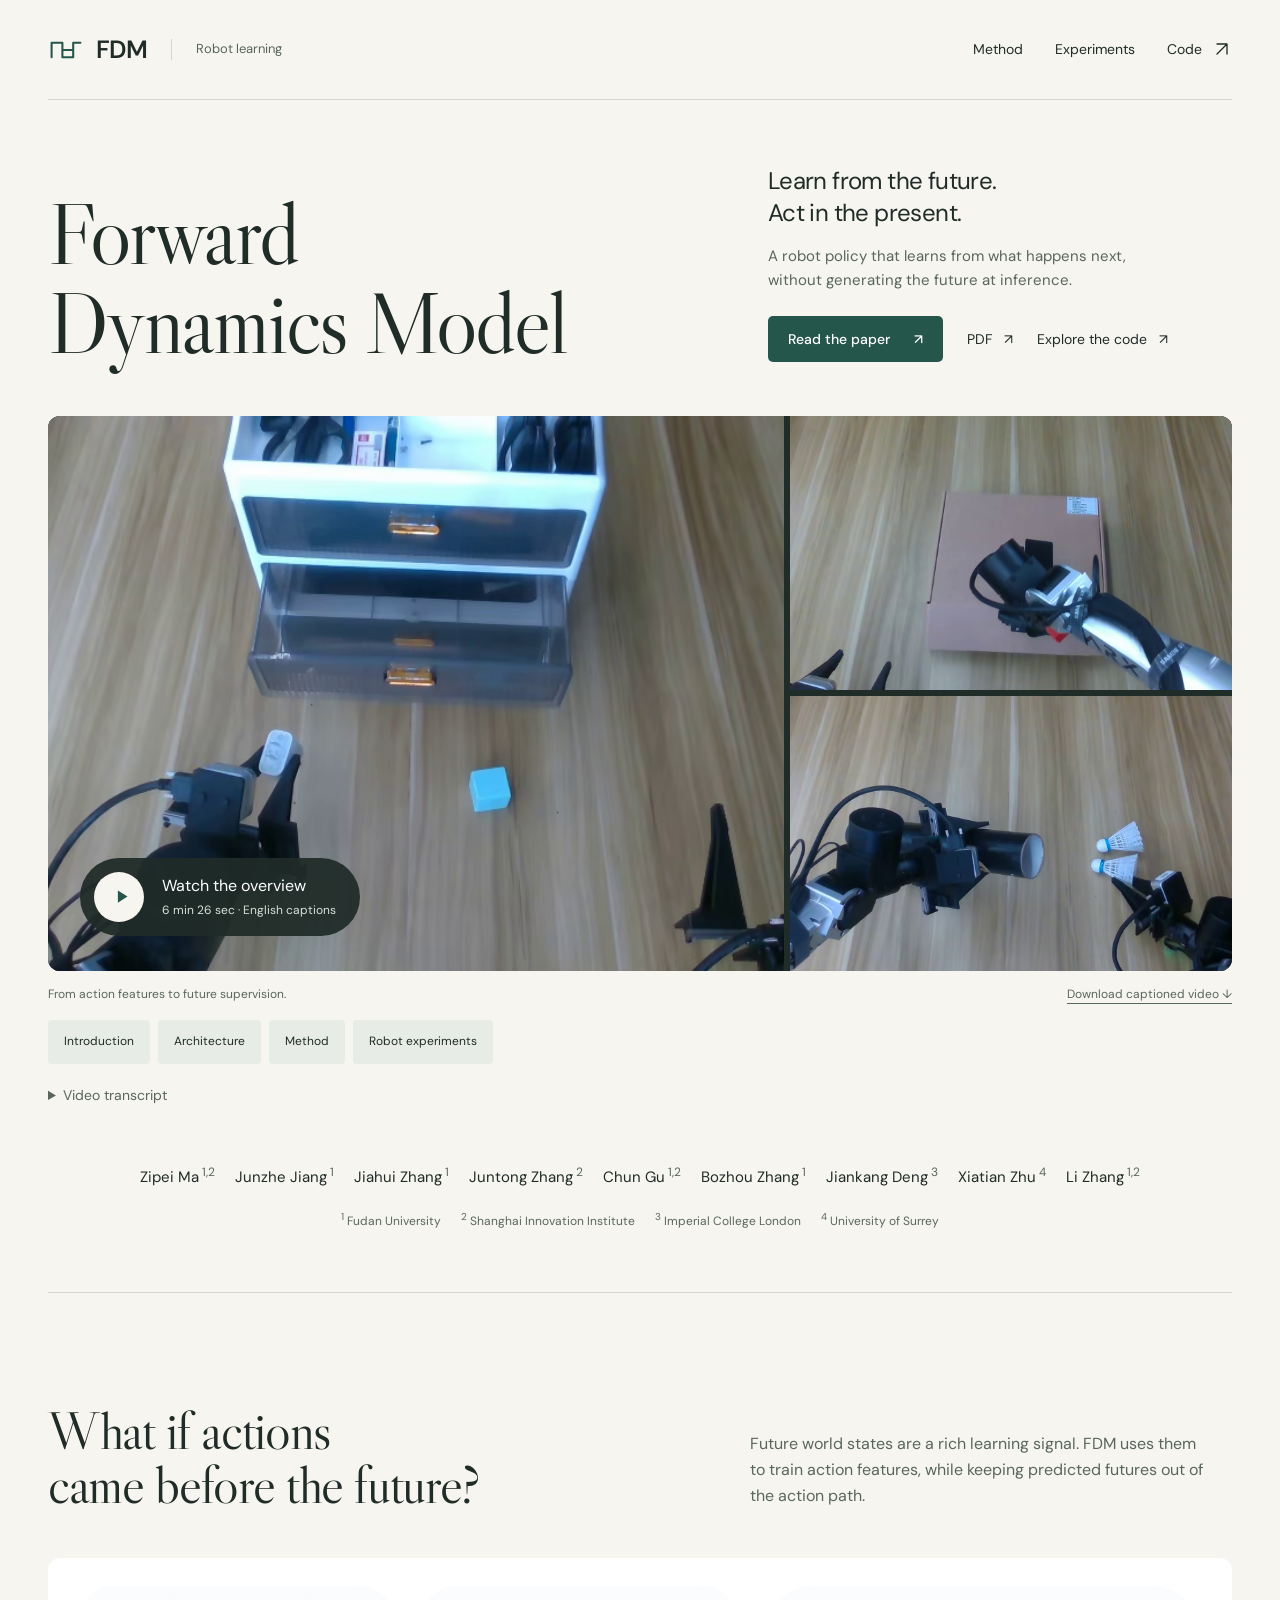
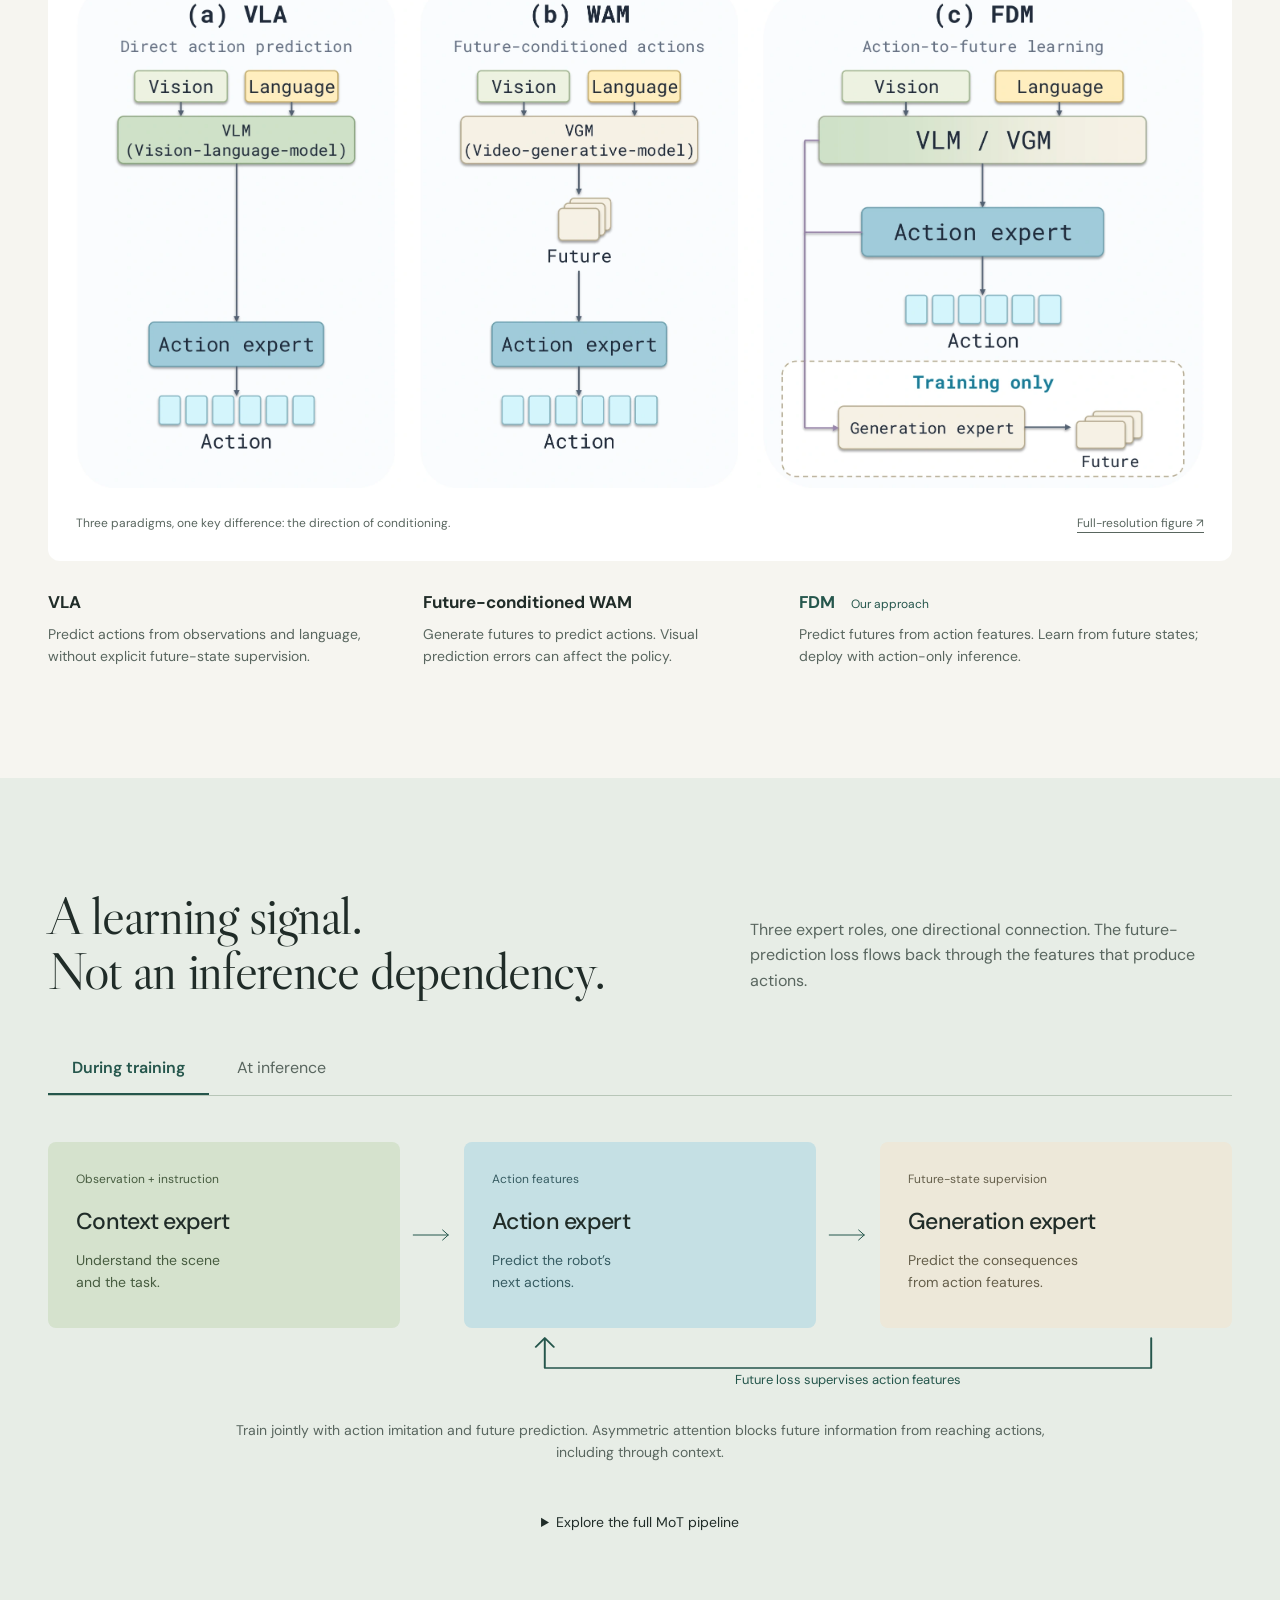
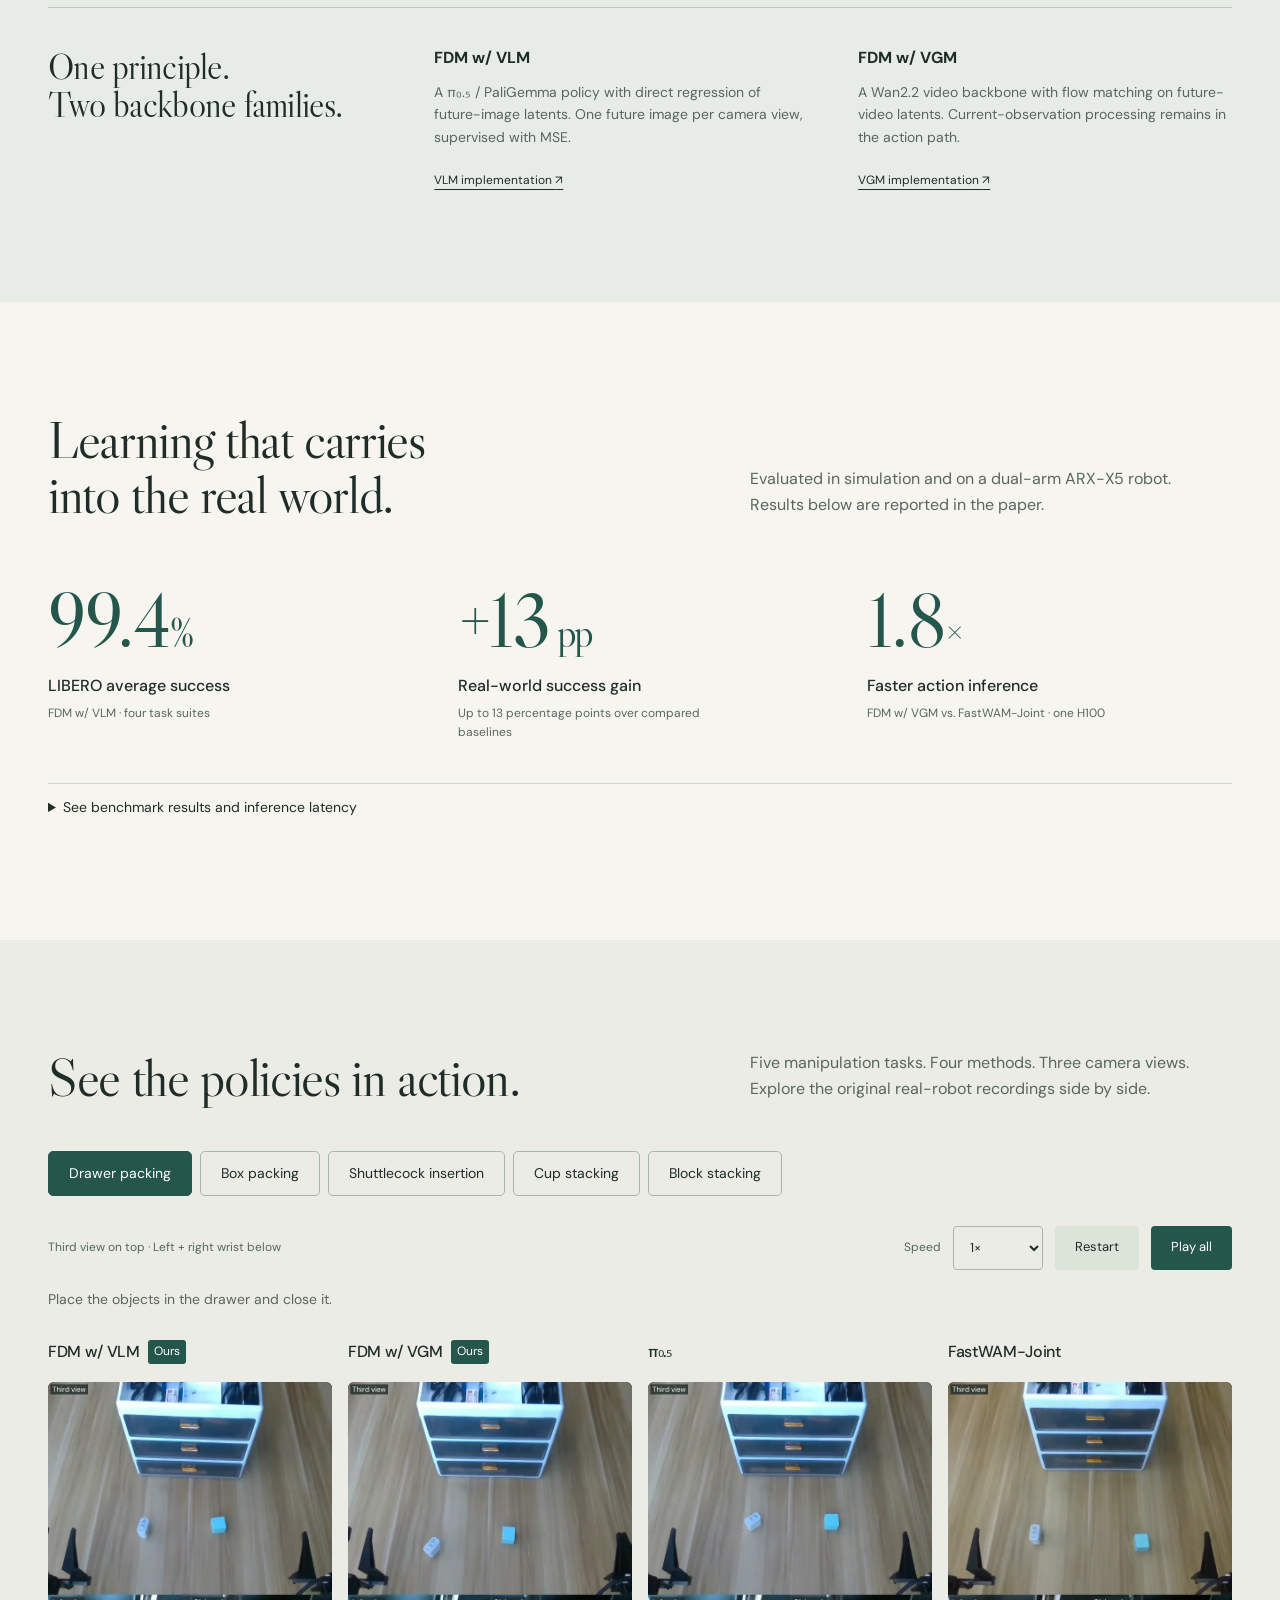
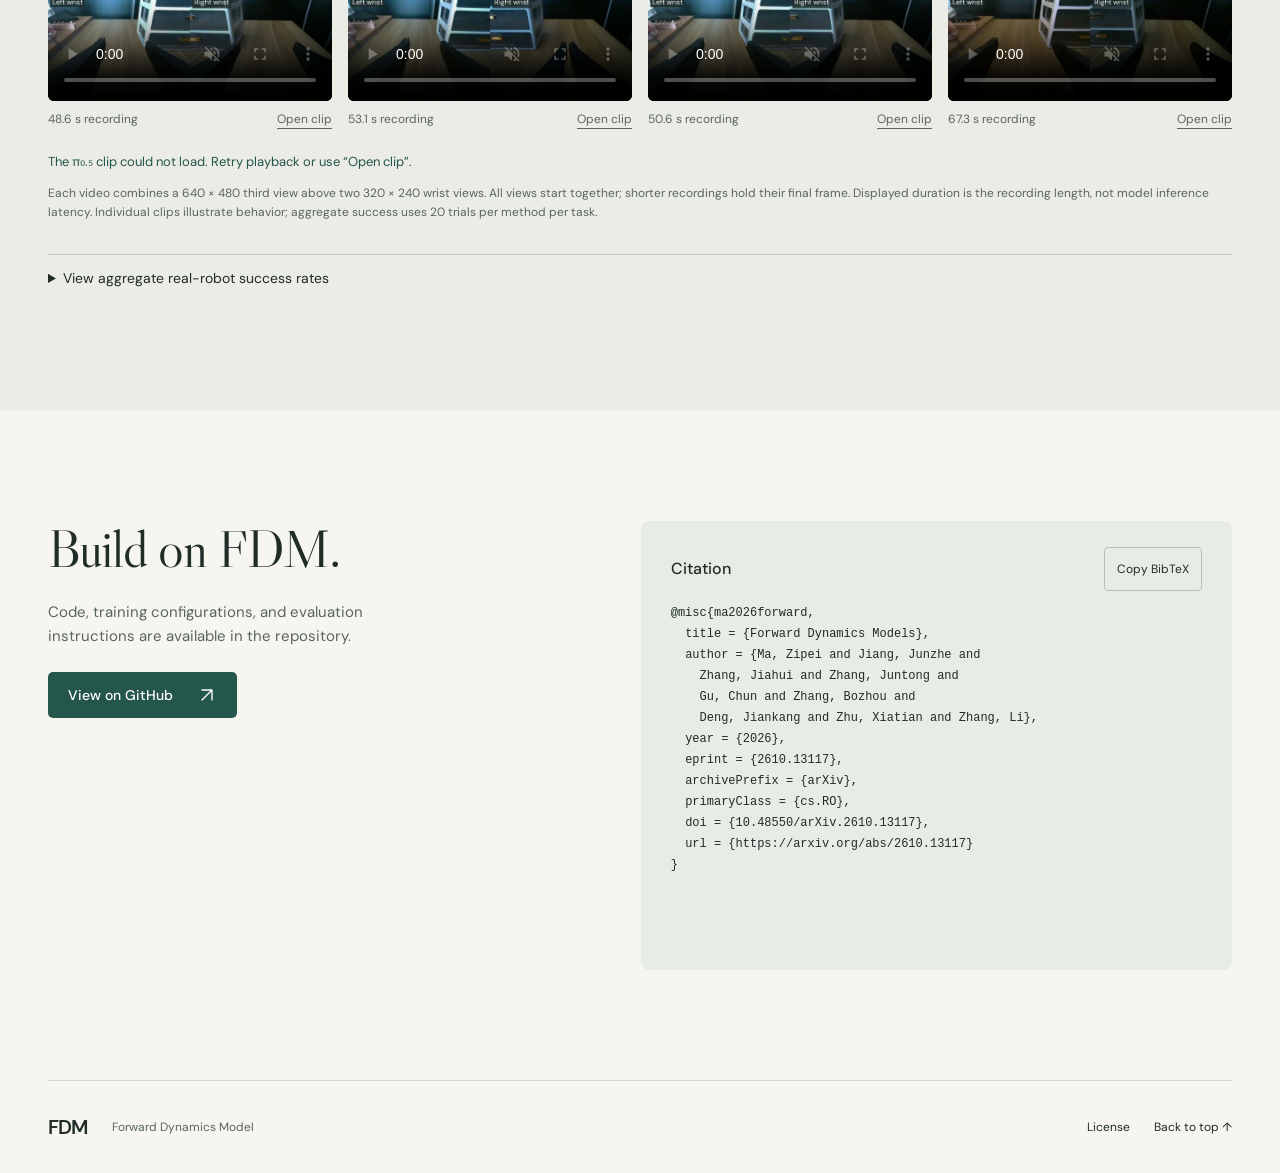
==== docs/website/index.html @ 58707675 "[feat] Release Forward Dynamics Models Publish FDM models, training recipes, deployment tools, and t" ====
<!doctype html>
<html lang="en">
<head>
  <meta charset="utf-8">
  <meta name="viewport" content="width=device-width, initial-scale=1">
  <meta name="theme-color" content="#f6f5f0">
  <title>Forward Dynamics Model — FDM</title>
  <meta name="description" content="FDM learns robotic actions with future-state supervision, then acts without generating the future. Explore the method and real-robot comparisons.">
  <meta property="og:title" content="Forward Dynamics Model">
  <meta property="og:description" content="Learn from the future. Act in the present. Action-to-future learning for robotic manipulation.">
  <meta property="og:type" content="website">
  <meta property="og:image" content="https://logosroboticsgroup.github.io/FDM/assets/social.jpg">
  <meta name="twitter:card" content="summary_large_image">
  <link rel="icon" href="assets/favicon.svg" type="image/svg+xml">
  <link rel="preload" href="assets/fonts/libre-caslon-display.ttf" as="font" type="font/ttf" crossorigin>
  <link rel="stylesheet" href="styles.css">
  <script src="app.js" defer></script>
</head>
<body>
<a class="skip-link" href="#main">Skip to content</a>
<header class="site-header wrap">
  <a class="wordmark" href="#main" aria-label="FDM home"><svg viewBox="0 0 40 32" aria-hidden="true"><path d="M4 24V8h12v16h12V8h8M16 16h12"/></svg>FDM<span>Robot learning</span></a>
  <nav aria-label="Main navigation"><a href="#method">Method</a><a href="#experiments">Experiments</a><a href="https://github.com/LogosRoboticsGroup/FDM" class="repo-link">Code <svg viewBox="0 0 24 24" aria-hidden="true"><path d="M6 18 18 6M6 6h12v12"/></svg></a></nav>
</header>
<main id="main">
  <section class="hero wrap" aria-labelledby="page-title">
    <div class="hero-heading">
      <h1 id="page-title">Forward<br>Dynamics Model</h1>
      <div class="hero-intro"><p class="tagline">Learn from the future.<br>Act in the present.</p><p>A robot policy that learns from what happens next, without generating the future at inference.</p>
      <div class="resource-links"><a class="button primary" href="https://arxiv.org/abs/2610.13117">Read the paper <span aria-hidden="true">↗</span></a><a class="text-link" href="https://arxiv.org/pdf/2610.13117">PDF <span aria-hidden="true">↗</span></a><a class="text-link" href="https://github.com/LogosRoboticsGroup/FDM">Explore the code <span aria-hidden="true">↗</span></a></div></div>
    </div>
    <figure class="demo-figure" id="demo">
      <div class="demo-stage">
        <video id="demo-video" controls playsinline preload="none" poster="assets/cover-drawer.png" aria-label="Forward Dynamics Model research overview" aria-describedby="demo-caption">
          <source src="assets/demo.mp4" type="video/mp4">
          <track kind="captions" src="assets/demo.en.vtt" srclang="en" label="English" default>
          Your browser does not support embedded video. <a href="assets/demo-captioned.mp4">Download the captioned demo.</a>
        </video>
        <div class="demo-cover" hidden aria-hidden="true">
          <img class="cover-drawer" src="assets/cover-drawer.png" alt="" width="640" height="480">
          <img class="cover-box" src="assets/cover-box.png" alt="" width="640" height="480">
          <img class="cover-shuttlecock" src="assets/cover-shuttlecock.png" alt="" width="640" height="480">
        </div>
        <button class="demo-launch" id="demo-launch" hidden aria-label="Play the complete project presentation"><span class="play-disc"><svg viewBox="0 0 24 24" aria-hidden="true"><path d="m9 5 11 7-11 7Z"/></svg></span><span>Watch the overview<small>6 min 26 sec · English captions</small></span></button>
      </div>
      <figcaption id="demo-caption"><span>From action features to future supervision.</span><a href="assets/demo-captioned.mp4" download>Download captioned video <span aria-hidden="true">↓</span></a></figcaption>
    </figure>
    <nav class="demo-chapters" aria-label="Video chapters"><button type="button" data-seek="0">Introduction</button><button type="button" data-seek="12">Architecture</button><button type="button" data-seek="22">Method</button><button type="button" data-seek="119">Robot experiments</button></nav>
    <details class="transcript"><summary>Video transcript</summary><p>FDM learns robotic actions with supervision from future world states. Unlike future-conditioned actions, FDM predicts future states from action features. During training, future prediction errors backpropagate through action features into the policy. At inference, FDM uses the current observation and instruction, skipping future generation.</p><p>The final sequences compare FDM w/ VLM, FDM w/ VGM, π₀.₅, and FastWAM-Joint on a dual-arm ARX-X5: drawer packing, box packing and closing, shuttlecock insertion, paper-cup stacking, and block stacking. All five embedded experiment videos play in full at 1× speed. <a href="assets/demo-transcript.txt">Read the full English transcript</a>.</p></details>
    <div class="credits">
      <p class="authors"><a href="https://xiao10ma.github.io/">Zipei Ma<sup>1,2</sup></a><a href="https://selfspin.github.io/">Junzhe Jiang<sup>1</sup></a><span>Jiahui Zhang<sup>1</sup></span><span>Juntong Zhang<sup>2</sup></span><span>Chun Gu<sup>1,2</sup></span><span>Bozhou Zhang<sup>1</sup></span><span>Jiankang Deng<sup>3</sup></span><a href="https://x-up-lab.github.io/">Xiatian Zhu<sup>4</sup></a><a href="https://lzrobots.github.io/">Li Zhang<sup>1,2</sup></a></p>
      <p class="affiliations"><span><sup>1</sup> Fudan University</span><span><sup>2</sup> Shanghai Innovation Institute</span><span><sup>3</sup> Imperial College London</span><span><sup>4</sup> University of Surrey</span></p>
    </div>
  </section>

  <section class="method-section section wrap" id="method" aria-labelledby="method-title">
    <div class="section-heading"><h2 id="method-title">What if actions<br>came before the future?</h2><p>Future world states are a rich learning signal. FDM uses them to train action features, while keeping predicted futures out of the action path.</p></div>
    <figure class="paper-figure"><a href="assets/archi_compare.pdf" aria-label="Open architecture comparison as a full-resolution PDF"><img src="assets/archi_compare.webp" width="2048" height="911" loading="lazy" alt="VLA predicts actions directly. A future-conditioned WAM generates future video before actions. FDM predicts actions first and uses their features for future prediction during training."></a><figcaption><span>Three paradigms, one key difference: the direction of conditioning.</span><a href="assets/archi_compare.pdf">Full-resolution figure <span aria-hidden="true">↗</span></a></figcaption></figure>
    <div class="architecture-notes"><div><h3>VLA</h3><p>Predict actions from observations and language, without explicit future-state supervision.</p></div><div><h3>Future-conditioned WAM</h3><p>Generate futures to predict actions. Visual prediction errors can affect the policy.</p></div><div class="ours"><h3>FDM <span>Our approach</span></h3><p>Predict futures from action features. Learn from future states; deploy with action-only inference.</p></div></div>
  </section>

  <section class="pipeline-section section" id="pipeline" aria-labelledby="pipeline-title">
    <div class="wrap">
      <div class="section-heading"><h2 id="pipeline-title">A learning signal.<br>Not an inference dependency.</h2><p>Three expert roles, one directional connection. The future-prediction loss flows back through the features that produce actions.</p></div>
      <div class="mode-controls" role="group" aria-label="Pipeline mode"><button type="button" class="selected" data-mode="training" aria-pressed="true">During training</button><button type="button" data-mode="inference" aria-pressed="false">At inference</button></div>
      <div class="pipeline-display" id="pipeline-display" data-mode="training">
        <div class="expert context-expert"><span class="expert-role">Observation + instruction</span><h3>Context expert</h3><p>Understand the scene<br>and the task.</p></div>
        <svg class="flow-arrow" viewBox="0 0 64 24" aria-hidden="true"><path d="M2 12h56m-9-8 9 8-9 8"/></svg>
        <div class="expert action-expert"><span class="expert-role">Action features</span><h3>Action expert</h3><p>Predict the robot’s<br>next actions.</p></div>
        <svg class="flow-arrow generation-path" viewBox="0 0 64 24" aria-hidden="true"><path d="M2 12h56m-9-8 9 8-9 8"/></svg>
        <div class="expert generation-expert"><span class="expert-role">Future-state supervision</span><h3>Generation expert</h3><p>Predict the consequences<br>from action features.</p><span class="skipped">Skipped at inference</span></div>
        <div class="supervision-path"><svg viewBox="0 0 500 45" preserveAspectRatio="none" aria-hidden="true"><path d="M485 3v30H15V3m-7 9 7-9 7 9"/></svg><span>Future loss supervises action features</span></div>
      </div>
      <p class="mode-explanation" id="mode-explanation" aria-live="polite">Train jointly with action imitation and future prediction. Asymmetric attention blocks future information from reaching actions, including through context.</p>
      <details class="technical-figure"><summary>Explore the full MoT pipeline</summary><figure class="paper-figure"><a href="assets/pipeline.pdf"><img src="assets/pipeline.webp" width="1575" height="494" loading="lazy" alt="Mixture-of-transformers pipeline. Context and action experts connect to a generation expert. Its future loss backpropagates through action features; inference retains context and action processing."></a><figcaption>Original pipeline from the paper. <a href="assets/pipeline.pdf">Open PDF</a></figcaption></figure></details>
      <div class="backbones"><h3>One principle.<br>Two backbone families.</h3><div><h4>FDM w/ VLM</h4><p>A π₀.₅ / PaliGemma policy with direct regression of future-image latents. One future image per camera view, supervised with MSE.</p><a href="https://github.com/LogosRoboticsGroup/FDM/blob/HEAD/FDM/model/framework/VLM4A/Pi05_causal.py">VLM implementation <span aria-hidden="true">↗</span></a></div><div><h4>FDM w/ VGM</h4><p>A Wan2.2 video backbone with flow matching on future-video latents. Current-observation processing remains in the action path.</p><a href="https://github.com/LogosRoboticsGroup/FDM/blob/HEAD/FDM/model/framework/WM4A/WanMoT_causal.py">VGM implementation <span aria-hidden="true">↗</span></a></div></div>
    </div>
  </section>

  <section class="section wrap results-section" id="results" aria-labelledby="results-title">
    <div class="section-heading"><h2 id="results-title">Learning that carries<br>into the real world.</h2><p>Evaluated in simulation and on a dual-arm ARX-X5 robot. Results below are reported in the paper.</p></div>
    <div class="results-strip"><div><strong>99.4<span>%</span></strong><h3>LIBERO average success</h3><p>FDM w/ VLM · four task suites</p></div><div><strong>+13<span> pp</span></strong><h3>Real-world success gain</h3><p>Up to 13 percentage points over compared baselines</p></div><div><strong>1.8<span>×</span></strong><h3>Faster action inference</h3><p>FDM w/ VGM vs. FastWAM-Joint · one H100</p></div></div>
    <details class="benchmark-details"><summary>See benchmark results and inference latency</summary><div class="table-scroll"><table><caption>Simulation success rates (%), as reported in the manuscript.</caption><thead><tr><th scope="col">Model</th><th scope="col">LIBERO average</th><th scope="col">RoboTwin clean</th><th scope="col">RoboTwin randomized</th><th scope="col">RoboTwin average</th></tr></thead><tbody><tr><th scope="row">FDM w/ VLM</th><td>99.4</td><td>81.54</td><td>80.86</td><td>81.20</td></tr><tr><th scope="row">FDM w/ VGM</th><td>98.1</td><td>88.84</td><td>89.62</td><td>89.23</td></tr></tbody></table></div><p class="latency-note">Action-chunk latency on one H100: π₀.₅ 203.77 ms; FDM w/ VLM 202.98 ms; FastWAM-Joint 446.55 ms; FDM w/ VGM 253.45 ms. Comparisons use matched settings within each backbone family.</p></details>
  </section>

  <section class="experiments-section section" id="experiments" aria-labelledby="experiments-title">
    <div class="wrap">
      <div class="section-heading"><h2 id="experiments-title">See the policies in action.</h2><p>Five manipulation tasks. Four methods. Three camera views. Explore the original real-robot recordings side by side.</p></div>
      <div class="task-picker" role="group" aria-label="Select a robot task"><button type="button" data-task="drawer" aria-pressed="true" class="selected">Drawer packing</button><button type="button" data-task="gift" aria-pressed="false">Box packing</button><button type="button" data-task="badminton" aria-pressed="false">Shuttlecock insertion</button><button type="button" data-task="cup" aria-pressed="false">Cup stacking</button><button type="button" data-task="cube" aria-pressed="false">Block stacking</button></div>
      <div class="experiment-toolbar"><p class="view-layout">Third view on top · Left + right wrist below</p><div class="playback-controls"><label for="speed">Speed</label><select id="speed"><option value="1">1×</option><option value="0.5">0.5×</option><option value="2">2×</option></select><button type="button" id="restart-all">Restart</button><button type="button" id="play-all" class="primary">Play all</button></div></div>
      <p id="task-description" class="task-description">Place the objects in the drawer and close it.</p>
      <div id="comparison-grid" class="comparison-grid"></div>
      <noscript><p>Enable JavaScript to switch tasks and play comparisons. You can also <a href="assets/comparisons/drawer/FDM-VLM.mp4">watch the drawer-packing FDM w/ VLM recording</a>.</p></noscript>
      <p id="playback-status" class="playback-status" role="status">Select a task, then play the four recordings together.</p>
      <p class="experiment-note">Each video combines a 640 × 480 third view above two 320 × 240 wrist views. All views start together; shorter recordings hold their final frame. Displayed duration is the recording length, not model inference latency. Individual clips illustrate behavior; aggregate success uses 20 trials per method per task.</p>
      <details class="real-results"><summary>View aggregate real-robot success rates</summary><figure class="paper-figure"><img src="assets/real_results_bar.webp" width="2152" height="620" loading="lazy" alt="Paper figure comparing per-task and average success over five real-robot tasks, with 20 trials per method per task. Both FDM variants outperform their corresponding comparison methods on average."><figcaption>Per-task and average success rates from the paper. <a href="assets/real_results_bar.pdf">Open full-resolution PDF</a></figcaption></figure></details>
    </div>
  </section>

  <section class="section wrap citation-section" id="citation" aria-labelledby="citation-title"><div><h2 id="citation-title">Build on FDM.</h2><p>Code, training configurations, and evaluation instructions are available in the repository.</p><a class="button primary" href="https://github.com/LogosRoboticsGroup/FDM">View on GitHub <svg viewBox="0 0 24 24" aria-hidden="true"><path d="M6 18 18 6M6 6h12v12"/></svg></a></div><div class="citation-block"><div class="citation-heading"><h3>Citation</h3><button type="button" id="copy-citation">Copy BibTeX</button></div><pre id="bibtex">@misc{ma2026forward,
  title = {Forward Dynamics Models},
  author = {Ma, Zipei and Jiang, Junzhe and
    Zhang, Jiahui and Zhang, Juntong and
    Gu, Chun and Zhang, Bozhou and
    Deng, Jiankang and Zhu, Xiatian and Zhang, Li},
  year = {2026},
  eprint = {2610.13117},
  archivePrefix = {arXiv},
  primaryClass = {cs.RO},
  doi = {10.48550/arXiv.2610.13117},
  url = {https://arxiv.org/abs/2610.13117}
}</pre><p class="copy-status" id="copy-status" role="status"></p></div></section>
</main>
<footer class="site-footer wrap"><a class="wordmark" href="#main">FDM</a><p>Forward Dynamics Model</p><a href="https://github.com/LogosRoboticsGroup/FDM/blob/HEAD/LICENSE">License</a><a href="#main">Back to top <span aria-hidden="true">↑</span></a></footer>
</body>
</html>
---- docs/website/styles.css ----
@font-face{font-family:DM Sans;src:url('assets/fonts/dm-sans-400.ttf') format('truetype');font-weight:400;font-display:swap}
@font-face{font-family:DM Sans;src:url('assets/fonts/dm-sans-500.ttf') format('truetype');font-weight:500;font-display:swap}
@font-face{font-family:DM Sans;src:url('assets/fonts/dm-sans-600.ttf') format('truetype');font-weight:600;font-display:swap}
@font-face{font-family:DM Sans;src:url('assets/fonts/dm-sans-700.ttf') format('truetype');font-weight:700;font-display:swap}
@font-face{font-family:Libre Caslon Display;src:url('assets/fonts/libre-caslon-display.ttf') format('truetype');font-weight:400;font-display:swap}
:root{--paper:#f6f5f0;--ink:#202c28;--muted:#59665f;--green:#25564c;--sage:#e7ede6;--line:#d2d8ce;--white:#fff;--blue:#d8e9ed;--sand:#ede8d9;--radius:12px;--ease:cubic-bezier(.22,1,.36,1);color-scheme:light;scroll-behavior:smooth;scrollbar-color:var(--muted) var(--paper)}
*{box-sizing:border-box}body{margin:0;background:var(--paper);color:var(--ink);font:16px/1.6 'DM Sans',sans-serif;-webkit-font-smoothing:antialiased}::selection{background:#c4d9c9;color:var(--ink)}a{color:inherit;text-underline-offset:5px}button,select{font:inherit;color:inherit}button,a,select{-webkit-tap-highlight-color:transparent}button,select{cursor:pointer}button{border:0}button:disabled{cursor:wait;opacity:.6}button,a,select,summary{touch-action:manipulation}a:hover{color:var(--green)}button:focus-visible,a:focus-visible,select:focus-visible,summary:focus-visible,video:focus-visible,input:focus-visible{outline:3px solid #a45329;outline-offset:5px}button,select{min-height:44px}h1,h2,h3,h4,p,figure{margin:0}h1,h2{font-family:'Libre Caslon Display',Georgia,serif;font-weight:400;line-height:1.02;letter-spacing:-.025em;text-wrap:balance}h2{font-size:clamp(40px,4.2vw,62px)}h3,h4{line-height:1.3}p{max-width:72ch}svg{width:20px;height:20px;fill:none;stroke:currentColor;stroke-width:1.6;stroke-linecap:round;stroke-linejoin:round}img{display:block;max-width:100%;height:auto}video{display:block;width:100%;background:var(--ink)}[hidden]{display:none!important}.wrap{width:min(1240px,calc(100% - 96px));margin-inline:auto}.section{padding-block:110px;scroll-margin-top:30px}.skip-link{position:absolute;top:-100px;left:24px;z-index:10;background:var(--green);color:white;padding:12px 20px}.skip-link:focus{top:12px}.site-header{display:flex;justify-content:space-between;align-items:center;min-height:100px;border-bottom:1px solid var(--line)}.wordmark{display:flex;align-items:center;gap:12px;font-size:25px;font-weight:600;letter-spacing:-.04em;text-decoration:none}.wordmark svg{width:36px;height:32px;stroke-width:2.3;color:var(--green)}.wordmark span{margin-left:12px;padding-left:24px;border-left:1px solid var(--line);font-size:13px;letter-spacing:0;font-weight:400;color:var(--muted)}nav{display:flex;align-items:center;gap:32px}nav a{text-decoration:none;font-size:14px;padding-block:12px}.repo-link{display:flex;align-items:center;gap:10px}.hero{padding-top:65px}.hero-heading{display:grid;grid-template-columns:1.4fr 1fr;gap:70px;align-items:end;margin-bottom:48px}h1{font-size:clamp(62px,6.8vw,96px)}.hero-intro{padding-bottom:6px}.tagline{font-size:24px;line-height:1.35;margin-bottom:14px;letter-spacing:-.025em}.hero-intro>p:not(.tagline){font-size:15px;color:var(--muted);max-width:38ch}.resource-links{display:flex;gap:24px;align-items:center;margin-top:24px}.button{display:inline-flex;align-items:center;justify-content:center;gap:24px;text-decoration:none;min-height:46px;padding:10px 20px;border-radius:5px;font-size:14px;font-weight:500}.primary{background:var(--green);color:var(--white);transition:background .2s var(--ease)}.primary:hover{background:#173e35;color:white}.text-link{font-size:14px;text-decoration:none;white-space:nowrap}.text-link span{margin-left:8px}.demo-stage{position:relative;background:var(--ink);border-radius:var(--radius);overflow:hidden;aspect-ratio:16/7.5}.demo-stage video{height:100%;object-fit:contain}.demo-stage:not(.playing) video{object-fit:cover}.demo-launch{position:absolute;left:32px;bottom:35px;display:flex;align-items:center;gap:18px;color:var(--white);background:#202c28ed;padding:14px 24px 14px 14px;border-radius:60px;text-align:left}.demo-launch small{display:block;font-size:12px;color:#d7e1d8;margin-top:2px}.play-disc{display:grid;place-items:center;background:var(--paper);color:var(--green);width:50px;height:50px;border-radius:50%;transition:transform .25s var(--ease)}.play-disc svg{width:21px;height:21px;fill:currentColor;stroke:none;margin-left:2px}.demo-launch:hover .play-disc{transform:scale(1.08)}figcaption{display:flex;justify-content:space-between;gap:20px;font-size:12px;color:var(--muted);padding-top:14px}figcaption a{white-space:nowrap}.transcript{font-size:13px;color:var(--muted);margin-top:8px}.transcript p{padding-block:10px;max-width:90ch}.credits{padding-block:45px 60px;border-bottom:1px solid var(--line);text-align:center}.authors{display:flex;flex-wrap:wrap;justify-content:center;column-gap:20px;row-gap:8px;max-width:100%;font-size:15px}.authors a{text-decoration:none}.authors a:hover{text-decoration:underline}.authors sup{color:var(--muted);margin-left:3px;font-size:12px}.affiliations{display:flex;flex-wrap:wrap;justify-content:center;gap:6px 20px;color:var(--muted);font-size:12px;max-width:100%;margin-top:20px}.section-heading{display:grid;grid-template-columns:1.25fr 1fr;gap:100px;align-items:end;margin-bottom:46px}.section-heading>p{color:var(--muted);font-size:16px;max-width:42ch;padding-bottom:4px}.paper-figure{background:var(--white);padding:28px;border-radius:var(--radius)}.paper-figure img{width:100%}.paper-figure>a{display:block}.paper-figure figcaption{margin-top:12px}.architecture-notes{display:grid;grid-template-columns:1fr 1fr 1.3fr;gap:42px;margin-top:30px}.architecture-notes h3{font-size:17px;margin-bottom:10px}.architecture-notes p{font-size:14px;color:var(--muted)}.architecture-notes h3 span{font-size:12px;font-weight:400;margin-left:12px;color:var(--green)}.ours h3{color:var(--green)}.pipeline-section{background:var(--sage)}.mode-controls{display:flex;gap:4px;border-bottom:1px solid #b8c6b8;margin-bottom:32px}.mode-controls button{padding:12px 24px;background:transparent;color:var(--muted);border-bottom:2px solid transparent}.mode-controls .selected{border-color:var(--green);color:var(--green);font-weight:600}.pipeline-display{display:grid;grid-template-columns:1fr 64px 1fr 64px 1fr;align-items:center;padding-top:14px}.expert{min-height:186px;padding:28px;border-radius:8px;background:#d5e2cd}.expert-role{font-size:12px;display:block;margin-bottom:18px;color:#475c40}.expert h3{font-size:23px;font-weight:500;margin-bottom:12px;letter-spacing:-.03em}.expert p{font-size:14px;color:#475c40}.action-expert{background:#c5e0e4}.action-expert .expert-role,.action-expert p{color:#375c62}.generation-expert{background:var(--sand);position:relative;transition:opacity .35s var(--ease)}.generation-expert .expert-role,.generation-expert p{color:#655f4b}.flow-arrow{width:100%;padding:12px;height:50px;color:var(--green)}.supervision-path{grid-column:3/6;position:relative;text-align:center;padding-top:42px;color:var(--green);font-size:13px}.supervision-path svg{position:absolute;width:100%;height:45px;top:7px;left:0;padding-inline:8%;stroke-width:1.5}.supervision-path span{position:relative;background:var(--sage);padding:0 15px}.skipped{display:none}.pipeline-display[data-mode=inference] .generation-expert{background:transparent;outline:1px dashed #879787}.pipeline-display[data-mode=inference] .generation-expert> :not(.skipped){visibility:hidden}.pipeline-display[data-mode=inference] .skipped{display:block;position:absolute;inset:0;align-content:center;text-align:center;color:var(--muted);font-size:16px}.pipeline-display[data-mode=inference] .generation-path,.pipeline-display[data-mode=inference] .supervision-path{visibility:hidden}.mode-explanation{margin:28px auto 0;min-height:52px;text-align:center;font-size:14px;color:var(--muted);max-width:86ch}.technical-figure{margin-top:28px;text-align:center;font-size:14px}.technical-figure .paper-figure{margin-top:24px}.backbones{display:grid;grid-template-columns:.9fr 1fr 1fr;gap:50px;margin-top:62px;padding-top:40px;border-top:1px solid #bccabb}.backbones>h3{font:36px/1.06 'Libre Caslon Display',Georgia,serif;letter-spacing:-.02em}.backbones h4{font-size:16px;margin-bottom:12px}.backbones p{font-size:14px;color:var(--muted);margin-bottom:18px}.backbones a{font-size:12px}.results-strip{display:grid;grid-template-columns:repeat(3,1fr);gap:45px;padding-block:15px 40px}.results-strip strong{font:76px/1 'Libre Caslon Display',Georgia,serif;color:var(--green);letter-spacing:-.03em}.results-strip strong span{font-size:42px}.results-strip h3{font-size:16px;font-weight:500;margin-top:18px}.results-strip p{font-size:12px;color:var(--muted);margin-top:7px;max-width:34ch}summary{cursor:pointer;min-height:44px;padding:12px 0;font-size:14px}summary:hover{color:var(--green)}.benchmark-details{border-top:1px solid var(--line)}.table-scroll{overflow-x:auto}table{border-collapse:collapse;width:100%;text-align:left;font-size:14px;font-variant-numeric:tabular-nums}caption{text-align:left;padding:15px 0;color:var(--muted)}th,td{padding:16px;border-bottom:1px solid var(--line)}th{font-weight:500}thead{background:var(--sage)}.latency-note{font-size:13px;color:var(--muted);margin-top:20px;max-width:100%}.experiments-section{background:#eaece5}.task-picker{display:flex;flex-wrap:wrap;gap:8px;margin-bottom:30px}.task-picker button{background:transparent;border:1px solid #aab6aa;border-radius:5px;padding:10px 20px;font-size:14px;transition:background .2s var(--ease)}.task-picker button:hover{background:#d8e1d7}.task-picker .selected{background:var(--green);border-color:var(--green);color:white}.task-picker .selected:hover{background:#173e35}.experiment-toolbar{display:flex;justify-content:space-between;align-items:center;gap:20px;margin-bottom:18px}.experiment-toolbar>div{display:flex;align-items:center;gap:12px}.experiment-toolbar label{font-size:12px;color:var(--muted)}select{border:1px solid #aab6aa;background:transparent;border-radius:4px;padding:9px 30px 9px 12px;font-size:13px}.playback-controls button{padding:10px 20px;border-radius:4px;font-size:13px;background:#dce3d9}.playback-controls .primary{background:var(--green)}.task-description{font-size:14px;color:var(--muted);margin-bottom:20px}.comparison-grid{display:grid;grid-template-columns:repeat(4,minmax(0,1fr));gap:16px}.comparison-card{min-width:0}.comparison-title{display:flex;align-items:center;gap:8px;min-height:44px;margin-bottom:8px}.comparison-title h3{font-size:16px;font-weight:500;letter-spacing:-.02em}.comparison-title span{font-size:12px;background:var(--green);color:white;padding:2px 6px;border-radius:3px}.comparison-card video{aspect-ratio:8/9;object-fit:contain;border-radius:6px}.comparison-card .clip-caption{display:flex;justify-content:space-between;gap:8px;font-size:12px;color:var(--muted);margin-top:9px;font-variant-numeric:tabular-nums}.comparison-card a{font-size:12px}.playback-status{font-size:13px;margin-top:22px;min-height:22px;color:var(--green)}.experiment-note{font-size:12px;color:var(--muted);max-width:100%;margin-top:10px}.real-results{border-top:1px solid #c5cec0;margin-top:32px}.real-results .paper-figure{margin-top:20px}.citation-section{display:grid;grid-template-columns:1fr 1.2fr;gap:100px}.citation-section>div>p{color:var(--muted);margin-block:24px;font-size:15px;max-width:37ch}.citation-block{background:var(--sage);padding:26px 30px;border-radius:8px;min-width:0}.citation-heading{display:flex;align-items:center;justify-content:space-between;gap:16px}.citation-heading h3{font-size:16px;font-weight:500}.citation-heading button{font-size:12px;border:1px solid #b6c3b4;border-radius:4px;padding:8px 12px;background:transparent}pre{font:12px/1.75 ui-monospace,SFMono-Regular,Consolas,monospace;white-space:pre-wrap;overflow-wrap:anywhere;tab-size:2;margin-bottom:0}.copy-status{font-size:12px;color:var(--green);min-height:20px;margin-top:8px}.site-footer{display:flex;align-items:center;gap:24px;border-top:1px solid var(--line);padding-block:30px}.site-footer .wordmark{font-size:20px}.site-footer p{font-size:12px;color:var(--muted);margin-right:auto}.site-footer>a:not(.wordmark){font-size:12px;text-decoration:none}
@media(min-width:1600px){.hero{padding-top:80px}.hero-heading{margin-bottom:60px}}
@media(max-width:1050px){.wrap{width:calc(100% - 64px)}.hero-heading{gap:35px;grid-template-columns:1.2fr 1fr}h1{font-size:76px}.section-heading{gap:50px}.resource-links{gap:16px;flex-wrap:wrap}.comparison-grid{grid-template-columns:repeat(2,minmax(0,1fr));gap:28px 20px}.expert{padding:22px 18px}.expert h3{font-size:20px}.pipeline-display{grid-template-columns:1fr 42px 1fr 42px 1fr}.citation-section{gap:50px}.backbones{gap:28px}}
@media(max-width:700px){.wrap{width:calc(100% - 40px)}.site-header{min-height:78px}.wordmark span{display:none}.wordmark{font-size:23px;gap:8px}.wordmark svg{width:29px}nav{gap:18px}nav a{font-size:12px}.repo-link svg{width:14px}.hero{padding-top:38px}.hero-heading{grid-template-columns:1fr;gap:26px;margin-bottom:30px}h1{font-size:clamp(54px,11vw,76px)}.hero-intro{display:grid;grid-template-columns:1fr 1fr;gap:18px}.tagline{font-size:21px;margin:0}.hero-intro>p:not(.tagline){font-size:13px}.resource-links{grid-column:1/-1;margin-top:4px;gap:22px}.button{font-size:13px;padding:10px 16px;gap:18px}.text-link{font-size:13px}.demo-stage{aspect-ratio:16/10}.demo-launch{left:14px;bottom:18px;padding:10px 18px 10px 10px;gap:12px;font-size:13px}.demo-launch small{font-size:12px}.play-disc{width:38px;height:38px}figcaption{font-size:12px;flex-wrap:wrap;gap:6px}.credits{padding-block:28px 38px}.authors{font-size:13px;gap:8px 14px}.affiliations{font-size:12px;gap:6px 14px;margin-top:18px}.section{padding-block:64px}.section-heading{grid-template-columns:1fr;gap:22px;margin-bottom:30px}.section-heading>p{font-size:14px;max-width:55ch}h2{font-size:43px}.paper-figure{padding:14px;border-radius:8px}.architecture-notes{grid-template-columns:1fr;gap:20px;margin-top:26px}.architecture-notes>div{display:grid;grid-template-columns:1fr 1.8fr;gap:16px}.architecture-notes h3{font-size:15px}.architecture-notes h3 span{display:block;margin:8px 0 0}.architecture-notes p{font-size:13px}.mode-controls button{padding:12px 18px;font-size:14px}.pipeline-display{grid-template-columns:1fr;padding-top:0}.expert{min-height:0;padding:20px 24px;display:grid;grid-template-columns:1fr 1fr;column-gap:18px;align-items:center}.expert-role{grid-column:1/-1;margin-bottom:10px;font-size:12px}.expert h3{margin:0;font-size:21px}.expert p{font-size:12px}.flow-arrow{width:48px;height:40px;transform:rotate(90deg);justify-self:center;padding:10px}.supervision-path{grid-column:1;margin-top:8px}.mode-explanation{font-size:13px;text-align:left;min-height:84px}.backbones{grid-template-columns:1fr;gap:26px;margin-top:35px;padding-top:28px}.backbones>h3{font-size:34px}.backbones p{max-width:54ch;font-size:13px}.backbones h4{margin-bottom:8px}.results-strip{gap:28px;grid-template-columns:1fr;padding-block:0 28px}.results-strip>div{display:grid;grid-template-columns:130px 1fr;column-gap:20px;align-items:center}.results-strip strong{font-size:57px;grid-row:1/3}.results-strip strong span{font-size:29px}.results-strip h3{margin:0;font-size:14px}.results-strip p{font-size:12px}.task-picker{gap:8px;margin-bottom:22px}.task-picker button{font-size:12px;padding:8px 12px}.experiment-toolbar{align-items:flex-start;flex-direction:column;gap:12px}.experiment-toolbar>div{gap:10px}.playback-controls{width:100%;flex-wrap:wrap}.playback-controls button{padding:8px 15px}.comparison-grid{gap:25px 12px}.comparison-title{flex-wrap:wrap;gap:6px;margin-bottom:6px;align-content:center}.comparison-title h3{font-size:13px}.comparison-title span{font-size:11px}.comparison-card .clip-caption{font-size:12px;flex-wrap:wrap;gap:3px}.experiment-note{font-size:12px}.citation-section{grid-template-columns:1fr;gap:32px}.citation-section>div>p{margin-block:18px}.citation-block{padding:20px}pre{font-size:12px}.site-footer{flex-wrap:wrap;gap:16px;padding-block:24px}.site-footer p{font-size:12px}.site-footer>a:not(.wordmark){font-size:12px}th,td{padding:12px;font-size:12px}}
@media(prefers-reduced-motion:reduce){:root{scroll-behavior:auto}*,*::before,*::after{transition:none!important;animation:none!important}}

.view-layout{font-size:12px;color:var(--muted)}

.demo-chapters{display:flex;flex-wrap:wrap;gap:8px;margin-top:16px}.demo-chapters button{background:var(--sage);border-radius:4px;padding:9px 16px;font-size:12px}.demo-chapters button:hover{background:#d7e2d5}

.demo-cover{position:absolute;inset:0;display:grid;grid-template-columns:5fr 3fr;grid-template-rows:1fr 1fr;gap:6px;pointer-events:none;background:var(--ink)}.demo-cover img{width:100%;height:100%;min-height:0;object-fit:cover}.demo-cover .cover-drawer{grid-row:1 / 3}.demo-cover .cover-shuttlecock{object-position:center 65%}.demo-stage.playing .demo-cover{display:none}
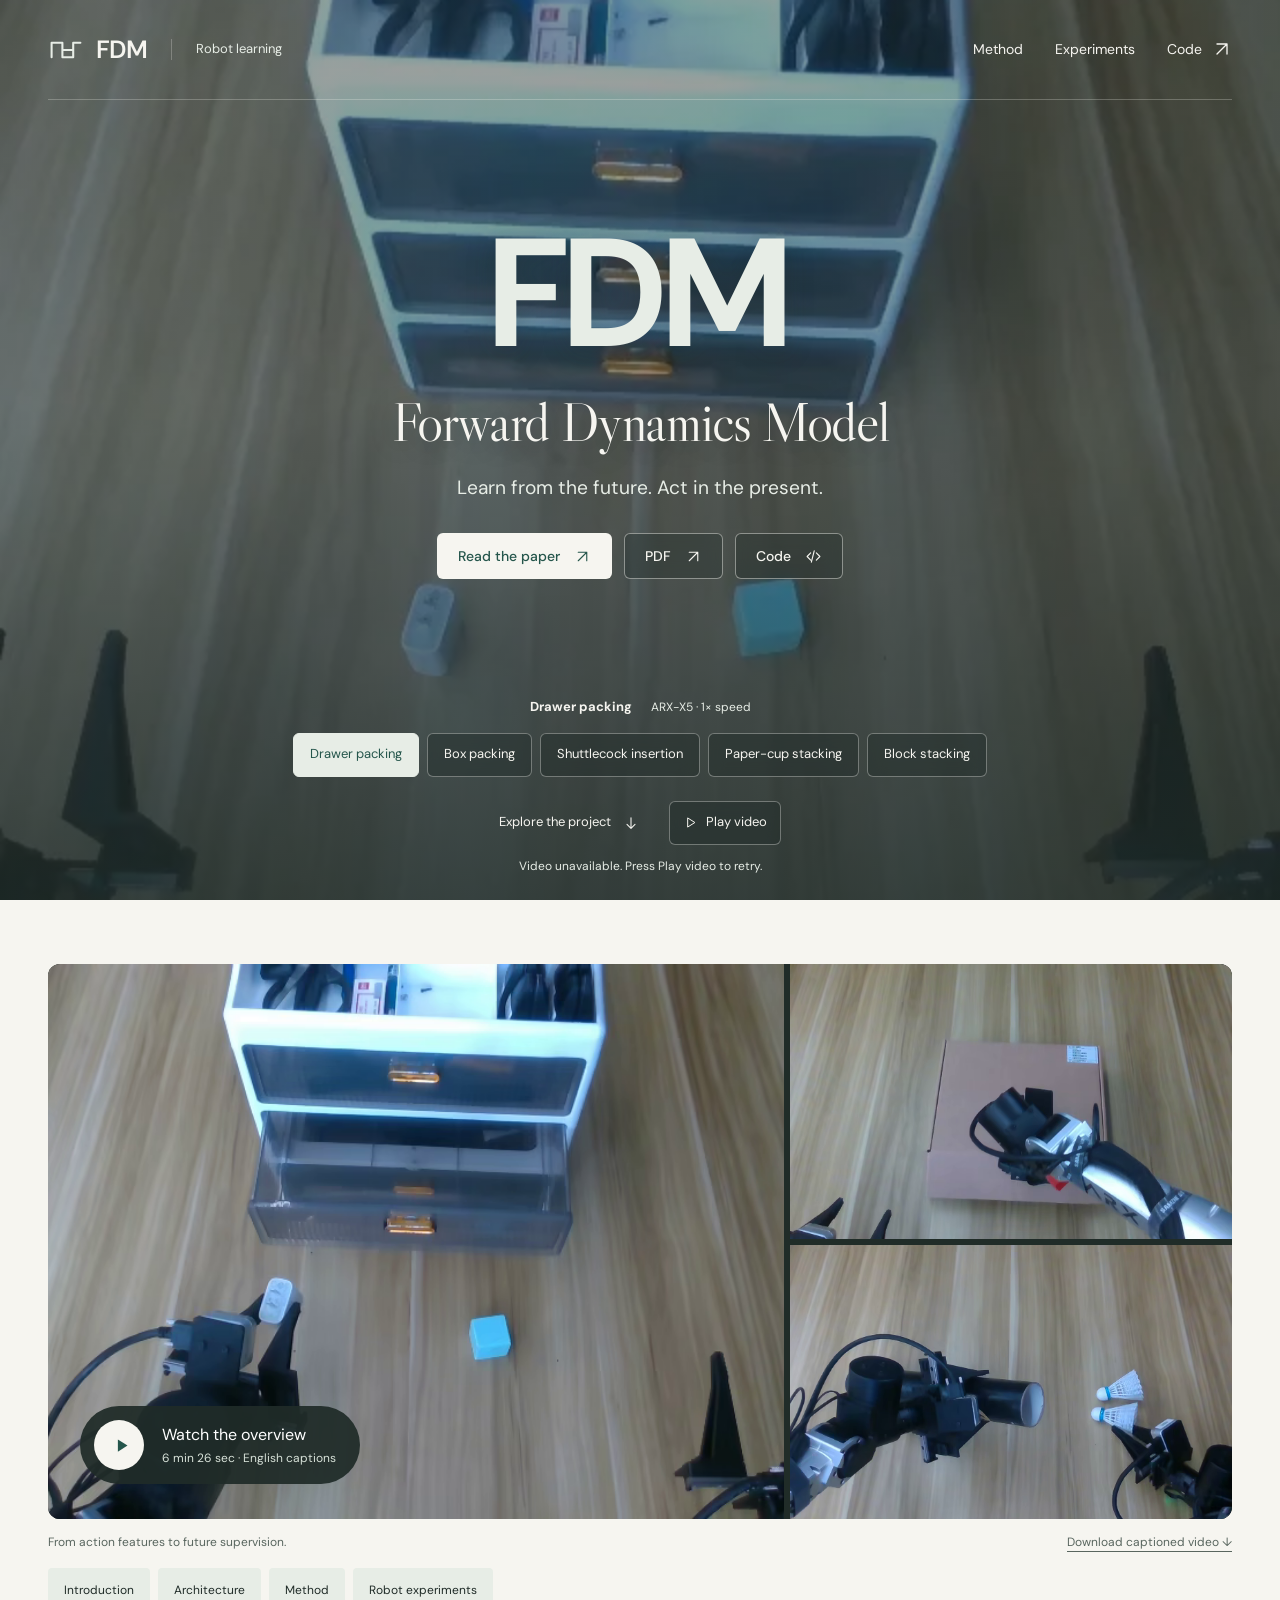
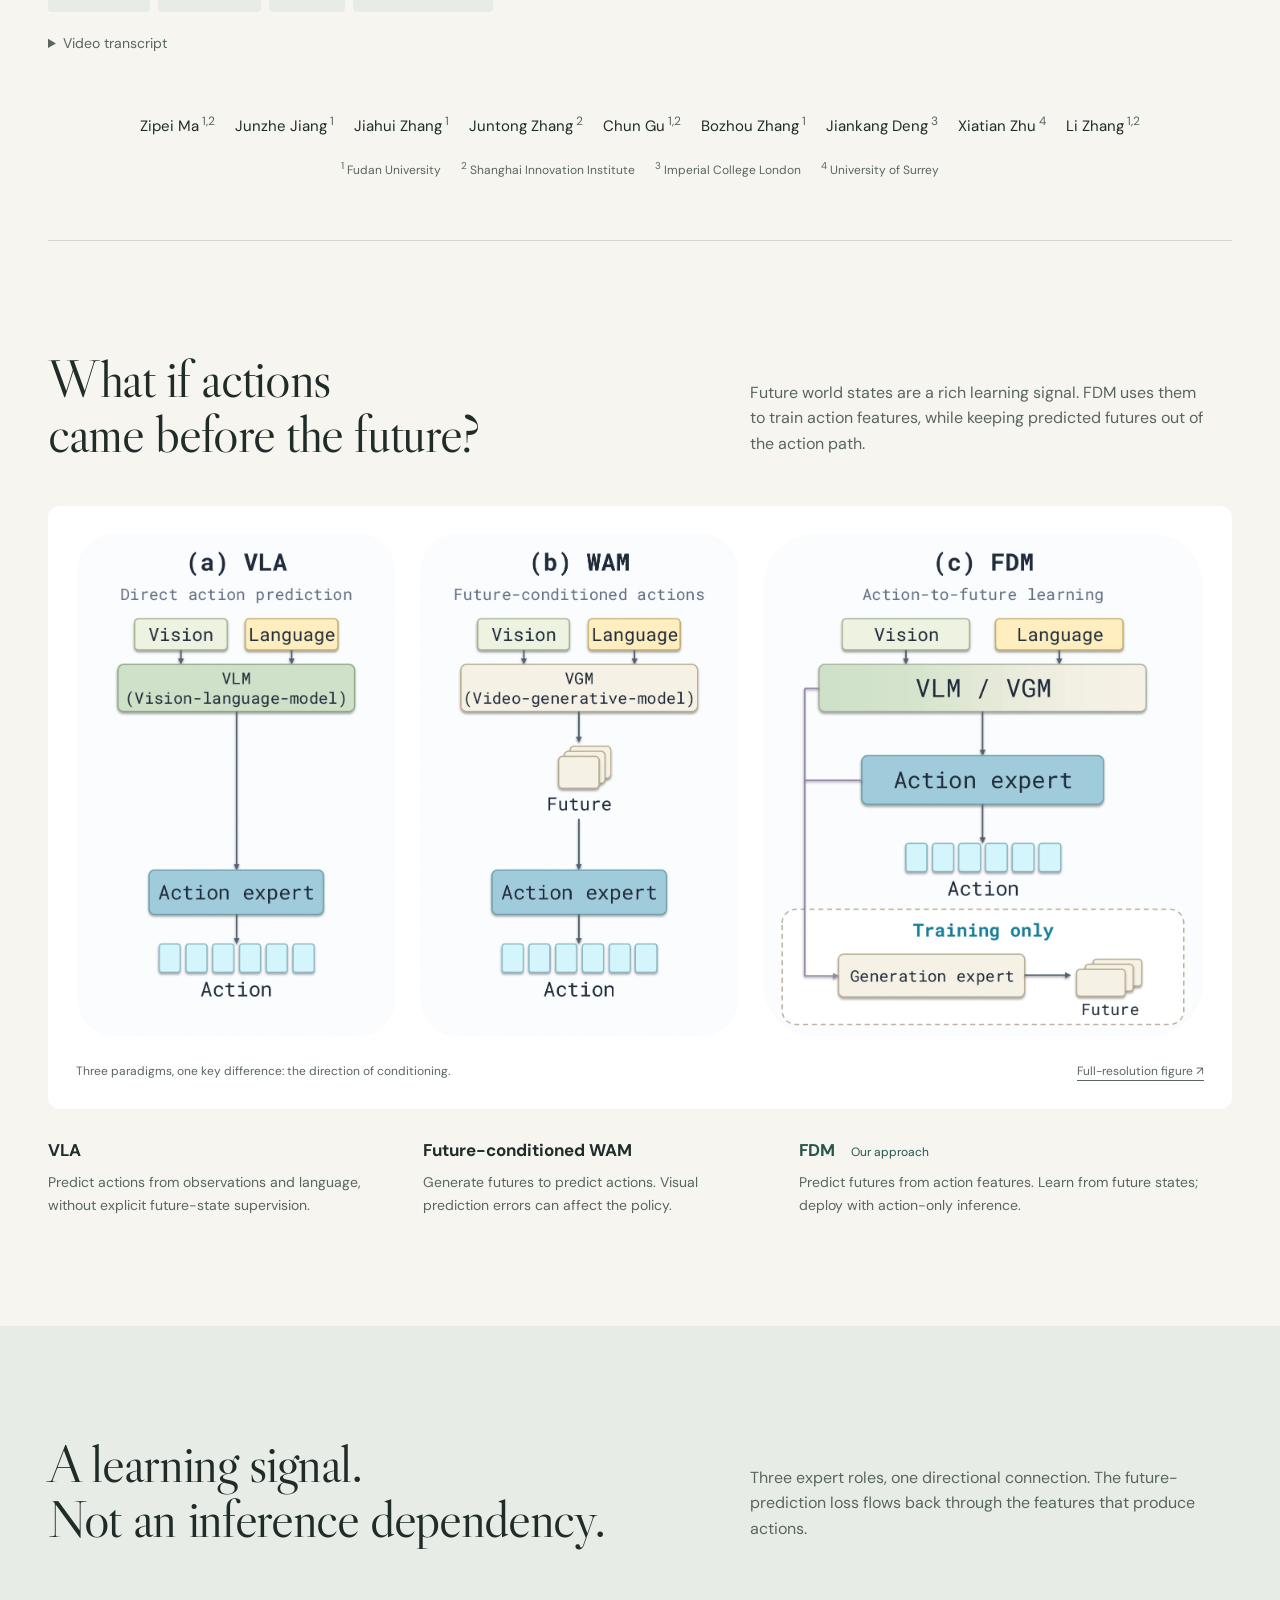
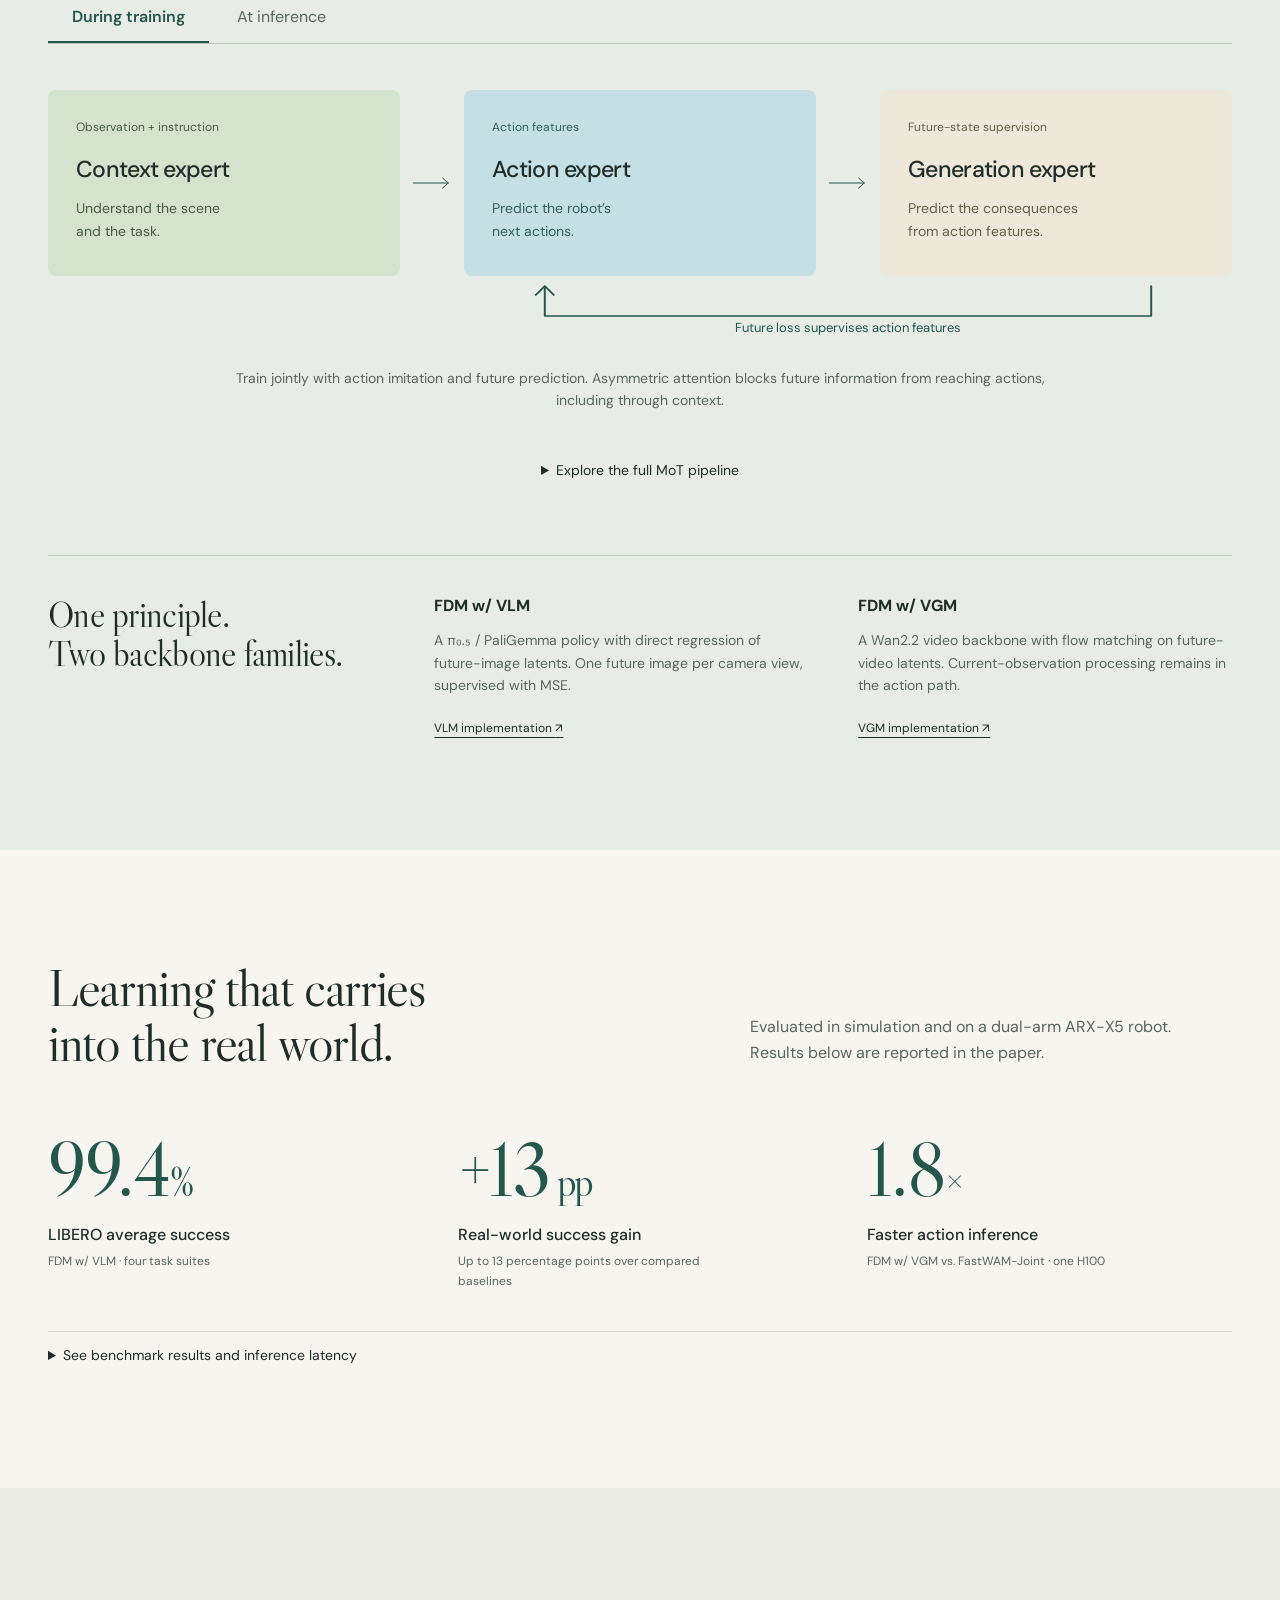
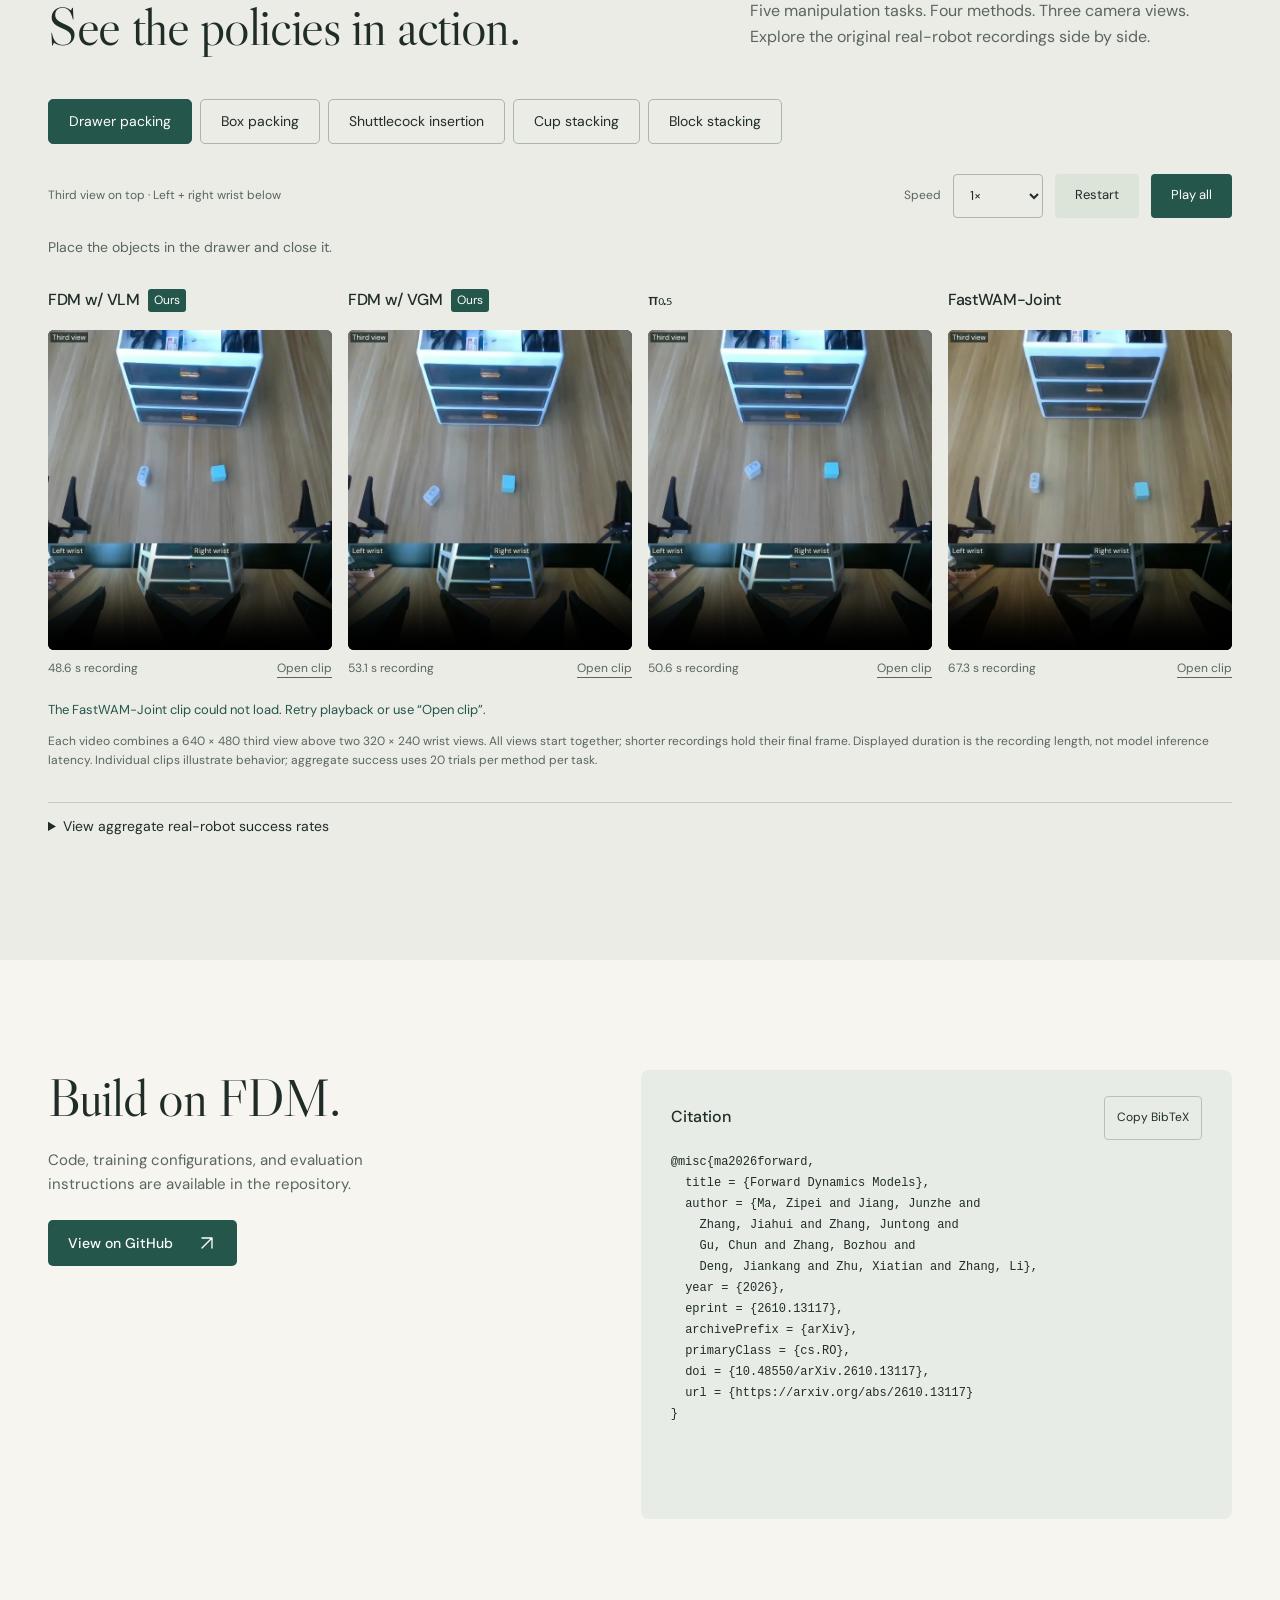
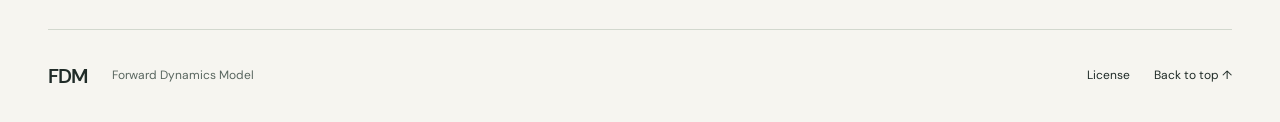
==== commit fa405133: "[feat] Add looping real-robot cover to project page" ====
--- a/docs/website/index.html
+++ b/docs/website/index.html
@@ -3,7 +3,7 @@
 <head>
   <meta charset="utf-8">
   <meta name="viewport" content="width=device-width, initial-scale=1">
-  <meta name="theme-color" content="#f6f5f0">
+  <meta name="theme-color" content="#202c28">
   <title>Forward Dynamics Model — FDM</title>
   <meta name="description" content="FDM learns robotic actions with future-state supervision, then acts without generating the future. Explore the method and real-robot comparisons.">
   <meta property="og:title" content="Forward Dynamics Model">
@@ -23,12 +23,37 @@
   <nav aria-label="Main navigation"><a href="#method">Method</a><a href="#experiments">Experiments</a><a href="https://github.com/LogosRoboticsGroup/FDM" class="repo-link">Code <svg viewBox="0 0 24 24" aria-hidden="true"><path d="M6 18 18 6M6 6h12v12"/></svg></a></nav>
 </header>
 <main id="main">
-  <section class="hero wrap" aria-labelledby="page-title">
-    <div class="hero-heading">
-      <h1 id="page-title">Forward<br>Dynamics Model</h1>
-      <div class="hero-intro"><p class="tagline">Learn from the future.<br>Act in the present.</p><p>A robot policy that learns from what happens next, without generating the future at inference.</p>
-      <div class="resource-links"><a class="button primary" href="https://arxiv.org/abs/2610.13117">Read the paper <span aria-hidden="true">↗</span></a><a class="text-link" href="https://arxiv.org/pdf/2610.13117">PDF <span aria-hidden="true">↗</span></a><a class="text-link" href="https://github.com/LogosRoboticsGroup/FDM">Explore the code <span aria-hidden="true">↗</span></a></div></div>
+  <section class="cover" aria-labelledby="page-title">
+    <div class="cover-media" aria-hidden="true">
+      <video id="cover-video" muted loop playsinline preload="none" poster="assets/hero/drawer.webp" data-src="assets/hero/rollouts.mp4" tabindex="-1"></video>
     </div>
+    <div class="cover-content wrap">
+      <h1 class="cover-title" id="page-title"><span class="cover-acronym">FDM</span><span class="cover-name">Forward Dynamics Model</span></h1>
+      <p class="cover-tagline">Learn from the future. Act in the present.</p>
+      <div class="cover-links">
+        <a class="button cover-paper" href="https://arxiv.org/abs/2610.13117">Read the paper <svg viewBox="0 0 24 24" aria-hidden="true"><path d="M6 18 18 6M6 6h12v12"/></svg></a>
+        <a class="button cover-code" href="https://arxiv.org/pdf/2610.13117">PDF <svg viewBox="0 0 24 24" aria-hidden="true"><path d="M6 18 18 6M6 6h12v12"/></svg></a>
+        <a class="button cover-code" href="https://github.com/LogosRoboticsGroup/FDM">Code <svg viewBox="0 0 24 24" aria-hidden="true"><path d="m8 7-5 5 5 5m8-10 5 5-5 5m-3-13-4 16"/></svg></a>
+      </div>
+    </div>
+    <div class="cover-bottom wrap">
+      <p class="cover-caption"><strong id="cover-task-name">Drawer packing</strong> <span>ARX-X5 · 1× speed</span></p>
+      <div class="cover-tasks" role="group" aria-label="Choose a background demonstration" hidden>
+        <button type="button" data-cover-task="drawer" aria-pressed="true">Drawer packing</button>
+        <button type="button" data-cover-task="gift" aria-pressed="false">Box packing</button>
+        <button type="button" data-cover-task="badminton" aria-pressed="false">Shuttlecock insertion</button>
+        <button type="button" data-cover-task="cup" aria-pressed="false">Paper-cup stacking</button>
+        <button type="button" data-cover-task="cube" aria-pressed="false">Block stacking</button>
+      </div>
+      <div class="cover-footer">
+        <a class="cover-scroll" href="#overview">Explore the project <svg viewBox="0 0 24 24" aria-hidden="true"><path d="M12 4v16m-6-6 6 6 6-6"/></svg></a>
+        <button class="cover-playback" id="cover-playback" type="button" aria-controls="cover-video" hidden><svg class="cover-play-icon" viewBox="0 0 24 24" aria-hidden="true"><path d="m8 5 11 7-11 7Z"/></svg><svg class="cover-pause-icon" viewBox="0 0 24 24" aria-hidden="true"><path d="M9 5v14M15 5v14"/></svg><span>Play video</span></button>
+      </div>
+      <p class="cover-status" id="cover-status" role="status"></p>
+    </div>
+  </section>
+
+  <section class="project-overview wrap" id="overview" aria-label="Project overview">
     <figure class="demo-figure" id="demo">
       <div class="demo-stage">
         <video id="demo-video" controls playsinline preload="none" poster="assets/cover-drawer.png" aria-label="Forward Dynamics Model research overview" aria-describedby="demo-caption">
--- a/docs/website/styles.css
+++ b/docs/website/styles.css
@@ -4,10 +4,9 @@
 @font-face{font-family:DM Sans;src:url('assets/fonts/dm-sans-700.ttf') format('truetype');font-weight:700;font-display:swap}
 @font-face{font-family:Libre Caslon Display;src:url('assets/fonts/libre-caslon-display.ttf') format('truetype');font-weight:400;font-display:swap}
 :root{--paper:#f6f5f0;--ink:#202c28;--muted:#59665f;--green:#25564c;--sage:#e7ede6;--line:#d2d8ce;--white:#fff;--blue:#d8e9ed;--sand:#ede8d9;--radius:12px;--ease:cubic-bezier(.22,1,.36,1);color-scheme:light;scroll-behavior:smooth;scrollbar-color:var(--muted) var(--paper)}
-*{box-sizing:border-box}body{margin:0;background:var(--paper);color:var(--ink);font:16px/1.6 'DM Sans',sans-serif;-webkit-font-smoothing:antialiased}::selection{background:#c4d9c9;color:var(--ink)}a{color:inherit;text-underline-offset:5px}button,select{font:inherit;color:inherit}button,a,select{-webkit-tap-highlight-color:transparent}button,select{cursor:pointer}button{border:0}button:disabled{cursor:wait;opacity:.6}button,a,select,summary{touch-action:manipulation}a:hover{color:var(--green)}button:focus-visible,a:focus-visible,select:focus-visible,summary:focus-visible,video:focus-visible,input:focus-visible{outline:3px solid #a45329;outline-offset:5px}button,select{min-height:44px}h1,h2,h3,h4,p,figure{margin:0}h1,h2{font-family:'Libre Caslon Display',Georgia,serif;font-weight:400;line-height:1.02;letter-spacing:-.025em;text-wrap:balance}h2{font-size:clamp(40px,4.2vw,62px)}h3,h4{line-height:1.3}p{max-width:72ch}svg{width:20px;height:20px;fill:none;stroke:currentColor;stroke-width:1.6;stroke-linecap:round;stroke-linejoin:round}img{display:block;max-width:100%;height:auto}video{display:block;width:100%;background:var(--ink)}[hidden]{display:none!important}.wrap{width:min(1240px,calc(100% - 96px));margin-inline:auto}.section{padding-block:110px;scroll-margin-top:30px}.skip-link{position:absolute;top:-100px;left:24px;z-index:10;background:var(--green);color:white;padding:12px 20px}.skip-link:focus{top:12px}.site-header{display:flex;justify-content:space-between;align-items:center;min-height:100px;border-bottom:1px solid var(--line)}.wordmark{display:flex;align-items:center;gap:12px;font-size:25px;font-weight:600;letter-spacing:-.04em;text-decoration:none}.wordmark svg{width:36px;height:32px;stroke-width:2.3;color:var(--green)}.wordmark span{margin-left:12px;padding-left:24px;border-left:1px solid var(--line);font-size:13px;letter-spacing:0;font-weight:400;color:var(--muted)}nav{display:flex;align-items:center;gap:32px}nav a{text-decoration:none;font-size:14px;padding-block:12px}.repo-link{display:flex;align-items:center;gap:10px}.hero{padding-top:65px}.hero-heading{display:grid;grid-template-columns:1.4fr 1fr;gap:70px;align-items:end;margin-bottom:48px}h1{font-size:clamp(62px,6.8vw,96px)}.hero-intro{padding-bottom:6px}.tagline{font-size:24px;line-height:1.35;margin-bottom:14px;letter-spacing:-.025em}.hero-intro>p:not(.tagline){font-size:15px;color:var(--muted);max-width:38ch}.resource-links{display:flex;gap:24px;align-items:center;margin-top:24px}.button{display:inline-flex;align-items:center;justify-content:center;gap:24px;text-decoration:none;min-height:46px;padding:10px 20px;border-radius:5px;font-size:14px;font-weight:500}.primary{background:var(--green);color:var(--white);transition:background .2s var(--ease)}.primary:hover{background:#173e35;color:white}.text-link{font-size:14px;text-decoration:none;white-space:nowrap}.text-link span{margin-left:8px}.demo-stage{position:relative;background:var(--ink);border-radius:var(--radius);overflow:hidden;aspect-ratio:16/7.5}.demo-stage video{height:100%;object-fit:contain}.demo-stage:not(.playing) video{object-fit:cover}.demo-launch{position:absolute;left:32px;bottom:35px;display:flex;align-items:center;gap:18px;color:var(--white);background:#202c28ed;padding:14px 24px 14px 14px;border-radius:60px;text-align:left}.demo-launch small{display:block;font-size:12px;color:#d7e1d8;margin-top:2px}.play-disc{display:grid;place-items:center;background:var(--paper);color:var(--green);width:50px;height:50px;border-radius:50%;transition:transform .25s var(--ease)}.play-disc svg{width:21px;height:21px;fill:currentColor;stroke:none;margin-left:2px}.demo-launch:hover .play-disc{transform:scale(1.08)}figcaption{display:flex;justify-content:space-between;gap:20px;font-size:12px;color:var(--muted);padding-top:14px}figcaption a{white-space:nowrap}.transcript{font-size:13px;color:var(--muted);margin-top:8px}.transcript p{padding-block:10px;max-width:90ch}.credits{padding-block:45px 60px;border-bottom:1px solid var(--line);text-align:center}.authors{display:flex;flex-wrap:wrap;justify-content:center;column-gap:20px;row-gap:8px;max-width:100%;font-size:15px}.authors a{text-decoration:none}.authors a:hover{text-decoration:underline}.authors sup{color:var(--muted);margin-left:3px;font-size:12px}.affiliations{display:flex;flex-wrap:wrap;justify-content:center;gap:6px 20px;color:var(--muted);font-size:12px;max-width:100%;margin-top:20px}.section-heading{display:grid;grid-template-columns:1.25fr 1fr;gap:100px;align-items:end;margin-bottom:46px}.section-heading>p{color:var(--muted);font-size:16px;max-width:42ch;padding-bottom:4px}.paper-figure{background:var(--white);padding:28px;border-radius:var(--radius)}.paper-figure img{width:100%}.paper-figure>a{display:block}.paper-figure figcaption{margin-top:12px}.architecture-notes{display:grid;grid-template-columns:1fr 1fr 1.3fr;gap:42px;margin-top:30px}.architecture-notes h3{font-size:17px;margin-bottom:10px}.architecture-notes p{font-size:14px;color:var(--muted)}.architecture-notes h3 span{font-size:12px;font-weight:400;margin-left:12px;color:var(--green)}.ours h3{color:var(--green)}.pipeline-section{background:var(--sage)}.mode-controls{display:flex;gap:4px;border-bottom:1px solid #b8c6b8;margin-bottom:32px}.mode-controls button{padding:12px 24px;background:transparent;color:var(--muted);border-bottom:2px solid transparent}.mode-controls .selected{border-color:var(--green);color:var(--green);font-weight:600}.pipeline-display{display:grid;grid-template-columns:1fr 64px 1fr 64px 1fr;align-items:center;padding-top:14px}.expert{min-height:186px;padding:28px;border-radius:8px;background:#d5e2cd}.expert-role{font-size:12px;display:block;margin-bottom:18px;color:#475c40}.expert h3{font-size:23px;font-weight:500;margin-bottom:12px;letter-spacing:-.03em}.expert p{font-size:14px;color:#475c40}.action-expert{background:#c5e0e4}.action-expert .expert-role,.action-expert p{color:#375c62}.generation-expert{background:var(--sand);position:relative;transition:opacity .35s var(--ease)}.generation-expert .expert-role,.generation-expert p{color:#655f4b}.flow-arrow{width:100%;padding:12px;height:50px;color:var(--green)}.supervision-path{grid-column:3/6;position:relative;text-align:center;padding-top:42px;color:var(--green);font-size:13px}.supervision-path svg{position:absolute;width:100%;height:45px;top:7px;left:0;padding-inline:8%;stroke-width:1.5}.supervision-path span{position:relative;background:var(--sage);padding:0 15px}.skipped{display:none}.pipeline-display[data-mode=inference] .generation-expert{background:transparent;outline:1px dashed #879787}.pipeline-display[data-mode=inference] .generation-expert> :not(.skipped){visibility:hidden}.pipeline-display[data-mode=inference] .skipped{display:block;position:absolute;inset:0;align-content:center;text-align:center;color:var(--muted);font-size:16px}.pipeline-display[data-mode=inference] .generation-path,.pipeline-display[data-mode=inference] .supervision-path{visibility:hidden}.mode-explanation{margin:28px auto 0;min-height:52px;text-align:center;font-size:14px;color:var(--muted);max-width:86ch}.technical-figure{margin-top:28px;text-align:center;font-size:14px}.technical-figure .paper-figure{margin-top:24px}.backbones{display:grid;grid-template-columns:.9fr 1fr 1fr;gap:50px;margin-top:62px;padding-top:40px;border-top:1px solid #bccabb}.backbones>h3{font:36px/1.06 'Libre Caslon Display',Georgia,serif;letter-spacing:-.02em}.backbones h4{font-size:16px;margin-bottom:12px}.backbones p{font-size:14px;color:var(--muted);margin-bottom:18px}.backbones a{font-size:12px}.results-strip{display:grid;grid-template-columns:repeat(3,1fr);gap:45px;padding-block:15px 40px}.results-strip strong{font:76px/1 'Libre Caslon Display',Georgia,serif;color:var(--green);letter-spacing:-.03em}.results-strip strong span{font-size:42px}.results-strip h3{font-size:16px;font-weight:500;margin-top:18px}.results-strip p{font-size:12px;color:var(--muted);margin-top:7px;max-width:34ch}summary{cursor:pointer;min-height:44px;padding:12px 0;font-size:14px}summary:hover{color:var(--green)}.benchmark-details{border-top:1px solid var(--line)}.table-scroll{overflow-x:auto}table{border-collapse:collapse;width:100%;text-align:left;font-size:14px;font-variant-numeric:tabular-nums}caption{text-align:left;padding:15px 0;color:var(--muted)}th,td{padding:16px;border-bottom:1px solid var(--line)}th{font-weight:500}thead{background:var(--sage)}.latency-note{font-size:13px;color:var(--muted);margin-top:20px;max-width:100%}.experiments-section{background:#eaece5}.task-picker{display:flex;flex-wrap:wrap;gap:8px;margin-bottom:30px}.task-picker button{background:transparent;border:1px solid #aab6aa;border-radius:5px;padding:10px 20px;font-size:14px;transition:background .2s var(--ease)}.task-picker button:hover{background:#d8e1d7}.task-picker .selected{background:var(--green);border-color:var(--green);color:white}.task-picker .selected:hover{background:#173e35}.experiment-toolbar{display:flex;justify-content:space-between;align-items:center;gap:20px;margin-bottom:18px}.experiment-toolbar>div{display:flex;align-items:center;gap:12px}.experiment-toolbar label{font-size:12px;color:var(--muted)}select{border:1px solid #aab6aa;background:transparent;border-radius:4px;padding:9px 30px 9px 12px;font-size:13px}.playback-controls button{padding:10px 20px;border-radius:4px;font-size:13px;background:#dce3d9}.playback-controls .primary{background:var(--green)}.task-description{font-size:14px;color:var(--muted);margin-bottom:20px}.comparison-grid{display:grid;grid-template-columns:repeat(4,minmax(0,1fr));gap:16px}.comparison-card{min-width:0}.comparison-title{display:flex;align-items:center;gap:8px;min-height:44px;margin-bottom:8px}.comparison-title h3{font-size:16px;font-weight:500;letter-spacing:-.02em}.comparison-title span{font-size:12px;background:var(--green);color:white;padding:2px 6px;border-radius:3px}.comparison-card video{aspect-ratio:8/9;object-fit:contain;border-radius:6px}.comparison-card .clip-caption{display:flex;justify-content:space-between;gap:8px;font-size:12px;color:var(--muted);margin-top:9px;font-variant-numeric:tabular-nums}.comparison-card a{font-size:12px}.playback-status{font-size:13px;margin-top:22px;min-height:22px;color:var(--green)}.experiment-note{font-size:12px;color:var(--muted);max-width:100%;margin-top:10px}.real-results{border-top:1px solid #c5cec0;margin-top:32px}.real-results .paper-figure{margin-top:20px}.citation-section{display:grid;grid-template-columns:1fr 1.2fr;gap:100px}.citation-section>div>p{color:var(--muted);margin-block:24px;font-size:15px;max-width:37ch}.citation-block{background:var(--sage);padding:26px 30px;border-radius:8px;min-width:0}.citation-heading{display:flex;align-items:center;justify-content:space-between;gap:16px}.citation-heading h3{font-size:16px;font-weight:500}.citation-heading button{font-size:12px;border:1px solid #b6c3b4;border-radius:4px;padding:8px 12px;background:transparent}pre{font:12px/1.75 ui-monospace,SFMono-Regular,Consolas,monospace;white-space:pre-wrap;overflow-wrap:anywhere;tab-size:2;margin-bottom:0}.copy-status{font-size:12px;color:var(--green);min-height:20px;margin-top:8px}.site-footer{display:flex;align-items:center;gap:24px;border-top:1px solid var(--line);padding-block:30px}.site-footer .wordmark{font-size:20px}.site-footer p{font-size:12px;color:var(--muted);margin-right:auto}.site-footer>a:not(.wordmark){font-size:12px;text-decoration:none}
-@media(min-width:1600px){.hero{padding-top:80px}.hero-heading{margin-bottom:60px}}
-@media(max-width:1050px){.wrap{width:calc(100% - 64px)}.hero-heading{gap:35px;grid-template-columns:1.2fr 1fr}h1{font-size:76px}.section-heading{gap:50px}.resource-links{gap:16px;flex-wrap:wrap}.comparison-grid{grid-template-columns:repeat(2,minmax(0,1fr));gap:28px 20px}.expert{padding:22px 18px}.expert h3{font-size:20px}.pipeline-display{grid-template-columns:1fr 42px 1fr 42px 1fr}.citation-section{gap:50px}.backbones{gap:28px}}
-@media(max-width:700px){.wrap{width:calc(100% - 40px)}.site-header{min-height:78px}.wordmark span{display:none}.wordmark{font-size:23px;gap:8px}.wordmark svg{width:29px}nav{gap:18px}nav a{font-size:12px}.repo-link svg{width:14px}.hero{padding-top:38px}.hero-heading{grid-template-columns:1fr;gap:26px;margin-bottom:30px}h1{font-size:clamp(54px,11vw,76px)}.hero-intro{display:grid;grid-template-columns:1fr 1fr;gap:18px}.tagline{font-size:21px;margin:0}.hero-intro>p:not(.tagline){font-size:13px}.resource-links{grid-column:1/-1;margin-top:4px;gap:22px}.button{font-size:13px;padding:10px 16px;gap:18px}.text-link{font-size:13px}.demo-stage{aspect-ratio:16/10}.demo-launch{left:14px;bottom:18px;padding:10px 18px 10px 10px;gap:12px;font-size:13px}.demo-launch small{font-size:12px}.play-disc{width:38px;height:38px}figcaption{font-size:12px;flex-wrap:wrap;gap:6px}.credits{padding-block:28px 38px}.authors{font-size:13px;gap:8px 14px}.affiliations{font-size:12px;gap:6px 14px;margin-top:18px}.section{padding-block:64px}.section-heading{grid-template-columns:1fr;gap:22px;margin-bottom:30px}.section-heading>p{font-size:14px;max-width:55ch}h2{font-size:43px}.paper-figure{padding:14px;border-radius:8px}.architecture-notes{grid-template-columns:1fr;gap:20px;margin-top:26px}.architecture-notes>div{display:grid;grid-template-columns:1fr 1.8fr;gap:16px}.architecture-notes h3{font-size:15px}.architecture-notes h3 span{display:block;margin:8px 0 0}.architecture-notes p{font-size:13px}.mode-controls button{padding:12px 18px;font-size:14px}.pipeline-display{grid-template-columns:1fr;padding-top:0}.expert{min-height:0;padding:20px 24px;display:grid;grid-template-columns:1fr 1fr;column-gap:18px;align-items:center}.expert-role{grid-column:1/-1;margin-bottom:10px;font-size:12px}.expert h3{margin:0;font-size:21px}.expert p{font-size:12px}.flow-arrow{width:48px;height:40px;transform:rotate(90deg);justify-self:center;padding:10px}.supervision-path{grid-column:1;margin-top:8px}.mode-explanation{font-size:13px;text-align:left;min-height:84px}.backbones{grid-template-columns:1fr;gap:26px;margin-top:35px;padding-top:28px}.backbones>h3{font-size:34px}.backbones p{max-width:54ch;font-size:13px}.backbones h4{margin-bottom:8px}.results-strip{gap:28px;grid-template-columns:1fr;padding-block:0 28px}.results-strip>div{display:grid;grid-template-columns:130px 1fr;column-gap:20px;align-items:center}.results-strip strong{font-size:57px;grid-row:1/3}.results-strip strong span{font-size:29px}.results-strip h3{margin:0;font-size:14px}.results-strip p{font-size:12px}.task-picker{gap:8px;margin-bottom:22px}.task-picker button{font-size:12px;padding:8px 12px}.experiment-toolbar{align-items:flex-start;flex-direction:column;gap:12px}.experiment-toolbar>div{gap:10px}.playback-controls{width:100%;flex-wrap:wrap}.playback-controls button{padding:8px 15px}.comparison-grid{gap:25px 12px}.comparison-title{flex-wrap:wrap;gap:6px;margin-bottom:6px;align-content:center}.comparison-title h3{font-size:13px}.comparison-title span{font-size:11px}.comparison-card .clip-caption{font-size:12px;flex-wrap:wrap;gap:3px}.experiment-note{font-size:12px}.citation-section{grid-template-columns:1fr;gap:32px}.citation-section>div>p{margin-block:18px}.citation-block{padding:20px}pre{font-size:12px}.site-footer{flex-wrap:wrap;gap:16px;padding-block:24px}.site-footer p{font-size:12px}.site-footer>a:not(.wordmark){font-size:12px}th,td{padding:12px;font-size:12px}}
+*{box-sizing:border-box}body{margin:0;background:var(--paper);color:var(--ink);font:16px/1.6 'DM Sans',sans-serif;-webkit-font-smoothing:antialiased}::selection{background:#c4d9c9;color:var(--ink)}a{color:inherit;text-underline-offset:5px}button,select{font:inherit;color:inherit}button,a,select{-webkit-tap-highlight-color:transparent}button,select{cursor:pointer}button{border:0}button:disabled{cursor:wait;opacity:.6}button,a,select,summary{touch-action:manipulation}a:hover{color:var(--green)}button:focus-visible,a:focus-visible,select:focus-visible,summary:focus-visible,video:focus-visible,input:focus-visible{outline:3px solid #a45329;outline-offset:5px}button,select{min-height:44px}h1,h2,h3,h4,p,figure{margin:0}h1,h2{font-family:'Libre Caslon Display',Georgia,serif;font-weight:400;line-height:1.02;letter-spacing:-.025em;text-wrap:balance}h2{font-size:clamp(40px,4.2vw,62px)}h3,h4{line-height:1.3}p{max-width:72ch}svg{width:20px;height:20px;fill:none;stroke:currentColor;stroke-width:1.6;stroke-linecap:round;stroke-linejoin:round}img{display:block;max-width:100%;height:auto}video{display:block;width:100%;background:var(--ink)}[hidden]{display:none!important}.wrap{width:min(1240px,calc(100% - 96px));margin-inline:auto}.section{padding-block:110px;scroll-margin-top:30px}.skip-link{position:absolute;top:-100px;left:24px;z-index:10;background:var(--green);color:white;padding:12px 20px}.skip-link:focus{top:12px}.site-header{display:flex;justify-content:space-between;align-items:center;min-height:100px;border-bottom:1px solid var(--line)}.wordmark{display:flex;align-items:center;gap:12px;font-size:25px;font-weight:600;letter-spacing:-.04em;text-decoration:none}.wordmark svg{width:36px;height:32px;stroke-width:2.3;color:var(--green)}.wordmark span{margin-left:12px;padding-left:24px;border-left:1px solid var(--line);font-size:13px;letter-spacing:0;font-weight:400;color:var(--muted)}nav{display:flex;align-items:center;gap:32px}nav a{text-decoration:none;font-size:14px;padding-block:12px}.repo-link{display:flex;align-items:center;gap:10px}h1{font-size:clamp(62px,6.8vw,96px)}.button{display:inline-flex;align-items:center;justify-content:center;gap:24px;text-decoration:none;min-height:46px;padding:10px 20px;border-radius:5px;font-size:14px;font-weight:500}.primary{background:var(--green);color:var(--white);transition:background .2s var(--ease)}.primary:hover{background:#173e35;color:white}.demo-stage{position:relative;background:var(--ink);border-radius:var(--radius);overflow:hidden;aspect-ratio:16/7.5}.demo-stage video{height:100%;object-fit:contain}.demo-stage:not(.playing) video{object-fit:cover}.demo-launch{position:absolute;left:32px;bottom:35px;display:flex;align-items:center;gap:18px;color:var(--white);background:#202c28ed;padding:14px 24px 14px 14px;border-radius:60px;text-align:left}.demo-launch small{display:block;font-size:12px;color:#d7e1d8;margin-top:2px}.play-disc{display:grid;place-items:center;background:var(--paper);color:var(--green);width:50px;height:50px;border-radius:50%;transition:transform .25s var(--ease)}.play-disc svg{width:21px;height:21px;fill:currentColor;stroke:none;margin-left:2px}.demo-launch:hover .play-disc{transform:scale(1.08)}figcaption{display:flex;justify-content:space-between;gap:20px;font-size:12px;color:var(--muted);padding-top:14px}figcaption a{white-space:nowrap}.transcript{font-size:13px;color:var(--muted);margin-top:8px}.transcript p{padding-block:10px;max-width:90ch}.credits{padding-block:45px 60px;border-bottom:1px solid var(--line);text-align:center}.authors{display:flex;flex-wrap:wrap;justify-content:center;column-gap:20px;row-gap:8px;max-width:100%;font-size:15px}.authors a{text-decoration:none}.authors a:hover{text-decoration:underline}.authors sup{color:var(--muted);margin-left:3px;font-size:12px}.affiliations{display:flex;flex-wrap:wrap;justify-content:center;gap:6px 20px;color:var(--muted);font-size:12px;max-width:100%;margin-top:20px}.section-heading{display:grid;grid-template-columns:1.25fr 1fr;gap:100px;align-items:end;margin-bottom:46px}.section-heading>p{color:var(--muted);font-size:16px;max-width:42ch;padding-bottom:4px}.paper-figure{background:var(--white);padding:28px;border-radius:var(--radius)}.paper-figure img{width:100%}.paper-figure>a{display:block}.paper-figure figcaption{margin-top:12px}.architecture-notes{display:grid;grid-template-columns:1fr 1fr 1.3fr;gap:42px;margin-top:30px}.architecture-notes h3{font-size:17px;margin-bottom:10px}.architecture-notes p{font-size:14px;color:var(--muted)}.architecture-notes h3 span{font-size:12px;font-weight:400;margin-left:12px;color:var(--green)}.ours h3{color:var(--green)}.pipeline-section{background:var(--sage)}.mode-controls{display:flex;gap:4px;border-bottom:1px solid #b8c6b8;margin-bottom:32px}.mode-controls button{padding:12px 24px;background:transparent;color:var(--muted);border-bottom:2px solid transparent}.mode-controls .selected{border-color:var(--green);color:var(--green);font-weight:600}.pipeline-display{display:grid;grid-template-columns:1fr 64px 1fr 64px 1fr;align-items:center;padding-top:14px}.expert{min-height:186px;padding:28px;border-radius:8px;background:#d5e2cd}.expert-role{font-size:12px;display:block;margin-bottom:18px;color:#475c40}.expert h3{font-size:23px;font-weight:500;margin-bottom:12px;letter-spacing:-.03em}.expert p{font-size:14px;color:#475c40}.action-expert{background:#c5e0e4}.action-expert .expert-role,.action-expert p{color:#375c62}.generation-expert{background:var(--sand);position:relative;transition:opacity .35s var(--ease)}.generation-expert .expert-role,.generation-expert p{color:#655f4b}.flow-arrow{width:100%;padding:12px;height:50px;color:var(--green)}.supervision-path{grid-column:3/6;position:relative;text-align:center;padding-top:42px;color:var(--green);font-size:13px}.supervision-path svg{position:absolute;width:100%;height:45px;top:7px;left:0;padding-inline:8%;stroke-width:1.5}.supervision-path span{position:relative;background:var(--sage);padding:0 15px}.skipped{display:none}.pipeline-display[data-mode=inference] .generation-expert{background:transparent;outline:1px dashed #879787}.pipeline-display[data-mode=inference] .generation-expert> :not(.skipped){visibility:hidden}.pipeline-display[data-mode=inference] .skipped{display:block;position:absolute;inset:0;align-content:center;text-align:center;color:var(--muted);font-size:16px}.pipeline-display[data-mode=inference] .generation-path,.pipeline-display[data-mode=inference] .supervision-path{visibility:hidden}.mode-explanation{margin:28px auto 0;min-height:52px;text-align:center;font-size:14px;color:var(--muted);max-width:86ch}.technical-figure{margin-top:28px;text-align:center;font-size:14px}.technical-figure .paper-figure{margin-top:24px}.backbones{display:grid;grid-template-columns:.9fr 1fr 1fr;gap:50px;margin-top:62px;padding-top:40px;border-top:1px solid #bccabb}.backbones>h3{font:36px/1.06 'Libre Caslon Display',Georgia,serif;letter-spacing:-.02em}.backbones h4{font-size:16px;margin-bottom:12px}.backbones p{font-size:14px;color:var(--muted);margin-bottom:18px}.backbones a{font-size:12px}.results-strip{display:grid;grid-template-columns:repeat(3,1fr);gap:45px;padding-block:15px 40px}.results-strip strong{font:76px/1 'Libre Caslon Display',Georgia,serif;color:var(--green);letter-spacing:-.03em}.results-strip strong span{font-size:42px}.results-strip h3{font-size:16px;font-weight:500;margin-top:18px}.results-strip p{font-size:12px;color:var(--muted);margin-top:7px;max-width:34ch}summary{cursor:pointer;min-height:44px;padding:12px 0;font-size:14px}summary:hover{color:var(--green)}.benchmark-details{border-top:1px solid var(--line)}.table-scroll{overflow-x:auto}table{border-collapse:collapse;width:100%;text-align:left;font-size:14px;font-variant-numeric:tabular-nums}caption{text-align:left;padding:15px 0;color:var(--muted)}th,td{padding:16px;border-bottom:1px solid var(--line)}th{font-weight:500}thead{background:var(--sage)}.latency-note{font-size:13px;color:var(--muted);margin-top:20px;max-width:100%}.experiments-section{background:#eaece5}.task-picker{display:flex;flex-wrap:wrap;gap:8px;margin-bottom:30px}.task-picker button{background:transparent;border:1px solid #aab6aa;border-radius:5px;padding:10px 20px;font-size:14px;transition:background .2s var(--ease)}.task-picker button:hover{background:#d8e1d7}.task-picker .selected{background:var(--green);border-color:var(--green);color:white}.task-picker .selected:hover{background:#173e35}.experiment-toolbar{display:flex;justify-content:space-between;align-items:center;gap:20px;margin-bottom:18px}.experiment-toolbar>div{display:flex;align-items:center;gap:12px}.experiment-toolbar label{font-size:12px;color:var(--muted)}select{border:1px solid #aab6aa;background:transparent;border-radius:4px;padding:9px 30px 9px 12px;font-size:13px}.playback-controls button{padding:10px 20px;border-radius:4px;font-size:13px;background:#dce3d9}.playback-controls .primary{background:var(--green)}.task-description{font-size:14px;color:var(--muted);margin-bottom:20px}.comparison-grid{display:grid;grid-template-columns:repeat(4,minmax(0,1fr));gap:16px}.comparison-card{min-width:0}.comparison-title{display:flex;align-items:center;gap:8px;min-height:44px;margin-bottom:8px}.comparison-title h3{font-size:16px;font-weight:500;letter-spacing:-.02em}.comparison-title span{font-size:12px;background:var(--green);color:white;padding:2px 6px;border-radius:3px}.comparison-card video{aspect-ratio:8/9;object-fit:contain;border-radius:6px}.comparison-card .clip-caption{display:flex;justify-content:space-between;gap:8px;font-size:12px;color:var(--muted);margin-top:9px;font-variant-numeric:tabular-nums}.comparison-card a{font-size:12px}.playback-status{font-size:13px;margin-top:22px;min-height:22px;color:var(--green)}.experiment-note{font-size:12px;color:var(--muted);max-width:100%;margin-top:10px}.real-results{border-top:1px solid #c5cec0;margin-top:32px}.real-results .paper-figure{margin-top:20px}.citation-section{display:grid;grid-template-columns:1fr 1.2fr;gap:100px}.citation-section>div>p{color:var(--muted);margin-block:24px;font-size:15px;max-width:37ch}.citation-block{background:var(--sage);padding:26px 30px;border-radius:8px;min-width:0}.citation-heading{display:flex;align-items:center;justify-content:space-between;gap:16px}.citation-heading h3{font-size:16px;font-weight:500}.citation-heading button{font-size:12px;border:1px solid #b6c3b4;border-radius:4px;padding:8px 12px;background:transparent}pre{font:12px/1.75 ui-monospace,SFMono-Regular,Consolas,monospace;white-space:pre-wrap;overflow-wrap:anywhere;tab-size:2;margin-bottom:0}.copy-status{font-size:12px;color:var(--green);min-height:20px;margin-top:8px}.site-footer{display:flex;align-items:center;gap:24px;border-top:1px solid var(--line);padding-block:30px}.site-footer .wordmark{font-size:20px}.site-footer p{font-size:12px;color:var(--muted);margin-right:auto}.site-footer>a:not(.wordmark){font-size:12px;text-decoration:none}
+@media(max-width:1050px){.wrap{width:calc(100% - 64px)}h1{font-size:76px}.section-heading{gap:50px}.comparison-grid{grid-template-columns:repeat(2,minmax(0,1fr));gap:28px 20px}.expert{padding:22px 18px}.expert h3{font-size:20px}.pipeline-display{grid-template-columns:1fr 42px 1fr 42px 1fr}.citation-section{gap:50px}.backbones{gap:28px}}
+@media(max-width:700px){.wrap{width:calc(100% - 40px)}.site-header{min-height:78px}.wordmark span{display:none}.wordmark{font-size:23px;gap:8px}.wordmark svg{width:29px}nav{gap:18px}nav a{font-size:12px}.repo-link svg{width:14px}h1{font-size:clamp(54px,11vw,76px)}.button{font-size:13px;padding:10px 16px;gap:18px}.demo-stage{aspect-ratio:16/10}.demo-launch{left:14px;bottom:18px;padding:10px 18px 10px 10px;gap:12px;font-size:13px}.demo-launch small{font-size:12px}.play-disc{width:38px;height:38px}figcaption{font-size:12px;flex-wrap:wrap;gap:6px}.credits{padding-block:28px 38px}.authors{font-size:13px;gap:8px 14px}.affiliations{font-size:12px;gap:6px 14px;margin-top:18px}.section{padding-block:64px}.section-heading{grid-template-columns:1fr;gap:22px;margin-bottom:30px}.section-heading>p{font-size:14px;max-width:55ch}h2{font-size:43px}.paper-figure{padding:14px;border-radius:8px}.architecture-notes{grid-template-columns:1fr;gap:20px;margin-top:26px}.architecture-notes>div{display:grid;grid-template-columns:1fr 1.8fr;gap:16px}.architecture-notes h3{font-size:15px}.architecture-notes h3 span{display:block;margin:8px 0 0}.architecture-notes p{font-size:13px}.mode-controls button{padding:12px 18px;font-size:14px}.pipeline-display{grid-template-columns:1fr;padding-top:0}.expert{min-height:0;padding:20px 24px;display:grid;grid-template-columns:1fr 1fr;column-gap:18px;align-items:center}.expert-role{grid-column:1/-1;margin-bottom:10px;font-size:12px}.expert h3{margin:0;font-size:21px}.expert p{font-size:12px}.flow-arrow{width:48px;height:40px;transform:rotate(90deg);justify-self:center;padding:10px}.supervision-path{grid-column:1;margin-top:8px}.mode-explanation{font-size:13px;text-align:left;min-height:84px}.backbones{grid-template-columns:1fr;gap:26px;margin-top:35px;padding-top:28px}.backbones>h3{font-size:34px}.backbones p{max-width:54ch;font-size:13px}.backbones h4{margin-bottom:8px}.results-strip{gap:28px;grid-template-columns:1fr;padding-block:0 28px}.results-strip>div{display:grid;grid-template-columns:130px 1fr;column-gap:20px;align-items:center}.results-strip strong{font-size:57px;grid-row:1/3}.results-strip strong span{font-size:29px}.results-strip h3{margin:0;font-size:14px}.results-strip p{font-size:12px}.task-picker{gap:8px;margin-bottom:22px}.task-picker button{font-size:12px;padding:8px 12px}.experiment-toolbar{align-items:flex-start;flex-direction:column;gap:12px}.experiment-toolbar>div{gap:10px}.playback-controls{width:100%;flex-wrap:wrap}.playback-controls button{padding:8px 15px}.comparison-grid{gap:25px 12px}.comparison-title{flex-wrap:wrap;gap:6px;margin-bottom:6px;align-content:center}.comparison-title h3{font-size:13px}.comparison-title span{font-size:11px}.comparison-card .clip-caption{font-size:12px;flex-wrap:wrap;gap:3px}.experiment-note{font-size:12px}.citation-section{grid-template-columns:1fr;gap:32px}.citation-section>div>p{margin-block:18px}.citation-block{padding:20px}pre{font-size:12px}.site-footer{flex-wrap:wrap;gap:16px;padding-block:24px}.site-footer p{font-size:12px}.site-footer>a:not(.wordmark){font-size:12px}th,td{padding:12px;font-size:12px}}
 @media(prefers-reduced-motion:reduce){:root{scroll-behavior:auto}*,*::before,*::after{transition:none!important;animation:none!important}}
 
 .view-layout{font-size:12px;color:var(--muted)}
@@ -15,3 +14,117 @@
 .demo-chapters{display:flex;flex-wrap:wrap;gap:8px;margin-top:16px}.demo-chapters button{background:var(--sage);border-radius:4px;padding:9px 16px;font-size:12px}.demo-chapters button:hover{background:#d7e2d5}
 
 .demo-cover{position:absolute;inset:0;display:grid;grid-template-columns:5fr 3fr;grid-template-rows:1fr 1fr;gap:6px;pointer-events:none;background:var(--ink)}.demo-cover img{width:100%;height:100%;min-height:0;object-fit:cover}.demo-cover .cover-drawer{grid-row:1 / 3}.demo-cover .cover-shuttlecock{object-position:center 65%}.demo-stage.playing .demo-cover{display:none}
+
+/* The cover shares the paper, sage and green palette with the research page. */
+.site-header {
+  position: absolute;
+  inset: 0 0 auto;
+  z-index: 3;
+  color: var(--paper);
+  border-color: rgb(246 245 240 / 25%);
+}
+.site-header .wordmark svg,
+.site-header .wordmark span { color: var(--sage); }
+.site-header .wordmark span { border-color: rgb(246 245 240 / 25%); }
+.site-header a:hover { color: var(--white); }
+.cover {
+  position: relative;
+  isolation: isolate;
+  display: grid;
+  grid-template-rows: 1fr auto;
+  min-height: 100vh;
+  min-height: 100svh;
+  padding-block: 128px 24px;
+  color: var(--paper);
+  background: var(--ink);
+  text-align: center;
+}
+.cover-media,
+.cover::before { position: absolute; inset: 0; z-index: -1; }
+.cover-media { overflow: hidden; }
+.cover-media video { height: 100%; object-fit: cover; object-position: center 46%; }
+.cover::before {
+  content: '';
+  z-index: 0;
+  pointer-events: none;
+  background: linear-gradient(180deg, rgb(32 44 40 / 45%), rgb(32 44 40 / 46%) 45%, rgb(32 44 40 / 80%));
+}
+.cover-content,
+.cover-bottom { position: relative; z-index: 1; }
+.cover-content { align-self: center; padding-block: 52px 76px; }
+.cover-title { text-shadow: 0 3px 28px rgb(32 44 40 / 25%); }
+.cover-acronym {
+  display: block;
+  color: var(--sage);
+  font: 700 clamp(100px, 12vw, 168px)/.95 'DM Sans', sans-serif;
+  letter-spacing: -.065em;
+  padding-right: .065em;
+}
+.cover-name {
+  display: block;
+  margin-top: 24px;
+  font: 400 clamp(36px, 4.3vw, 60px)/1.1 'Libre Caslon Display', Georgia, serif;
+  letter-spacing: -.025em;
+  text-wrap: balance;
+}
+.cover-tagline {
+  max-width: none;
+  margin-top: 22px;
+  color: var(--sage);
+  font-size: clamp(16px, 1.5vw, 20px);
+  line-height: 1.5;
+  text-wrap: balance;
+}
+.cover-links { display: flex; justify-content: center; flex-wrap: wrap; gap: 12px; margin-top: 30px; }
+.cover-links .button { min-height: 46px; gap: 14px; border: 1px solid rgb(246 245 240 / 45%); border-radius: 6px; }
+.cover-links svg { width: 17px; height: 17px; }
+.cover-paper { background: var(--paper); color: var(--green); }
+.cover-paper:hover { background: var(--white); color: var(--green); }
+.cover-code { background: rgb(32 44 40 / 35%); color: var(--paper); backdrop-filter: blur(8px); }
+.cover-code:hover { background: var(--green); color: var(--white); }
+.cover-caption { max-width: none; font-size: 13px; font-weight: 500; }
+.cover-caption span { margin-left: 16px; color: var(--sage); font-size: 12px; font-weight: 400; }
+.cover-tasks { display: flex; justify-content: center; flex-wrap: wrap; gap: 8px; margin-top: 15px; }
+.cover-tasks button,
+.cover-playback {
+  border: 1px solid rgb(246 245 240 / 35%);
+  border-radius: 6px;
+  color: var(--paper);
+  background: rgb(32 44 40 / 45%);
+  backdrop-filter: blur(8px);
+  font-size: 13px;
+}
+.cover-tasks button { padding: 9px 16px; }
+.cover-tasks button:hover,
+.cover-playback:hover { background: var(--green); }
+.cover-tasks button[aria-pressed=true] { background: var(--sage); color: var(--green); border-color: var(--sage); }
+.cover-footer { display: flex; justify-content: center; align-items: center; flex-wrap: wrap; gap: 30px; margin-top: 24px; }
+.cover-scroll { display: inline-flex; align-items: center; gap: 12px; min-height: 44px; font-size: 13px; text-decoration: none; }
+.cover-scroll:hover { color: var(--white); text-decoration: underline; }
+.cover-scroll svg { width: 16px; height: 16px; }
+.cover-playback { display: inline-flex; align-items: center; gap: 8px; padding: 8px 13px; }
+.cover-playback svg { width: 15px; height: 15px; }
+.cover-pause-icon,
+.cover-playback.is-playing .cover-play-icon { display: none; }
+.cover-playback.is-playing .cover-pause-icon { display: block; }
+.cover-status { max-width: none; font-size: 12px; color: var(--sage); }
+.cover-status:not(:empty) { margin-top: 12px; }
+.cover :focus-visible,
+.site-header :focus-visible { outline-color: var(--sage); }
+.project-overview { padding-top: 64px; scroll-margin-top: 32px; }
+@media (max-width: 700px) {
+  .cover { padding-block: 98px 20px; }
+  .cover-content { padding-block: 48px 52px; }
+  .cover-acronym { font-size: clamp(96px, 24vw, 132px); }
+  .cover-name { font-size: clamp(34px, 8vw, 48px); max-width: 12ch; margin-inline: auto; margin-top: 20px; }
+  .cover-tagline { max-width: 26ch; margin: 20px auto 0; }
+  .cover-links { gap: 8px; margin-top: 26px; }
+  .cover-links .button { padding-inline: 13px; gap: 9px; font-size: 12px; }
+  .cover-caption span { display: block; margin: 5px 0 0; }
+  .cover-tasks { gap: 6px; }
+  .cover-tasks button { padding-inline: 10px; font-size: 12px; }
+  .cover-footer { gap: 16px; margin-top: 18px; }
+  .cover-scroll,
+  .cover-playback { font-size: 12px; }
+  .project-overview { padding-top: 32px; }
+}
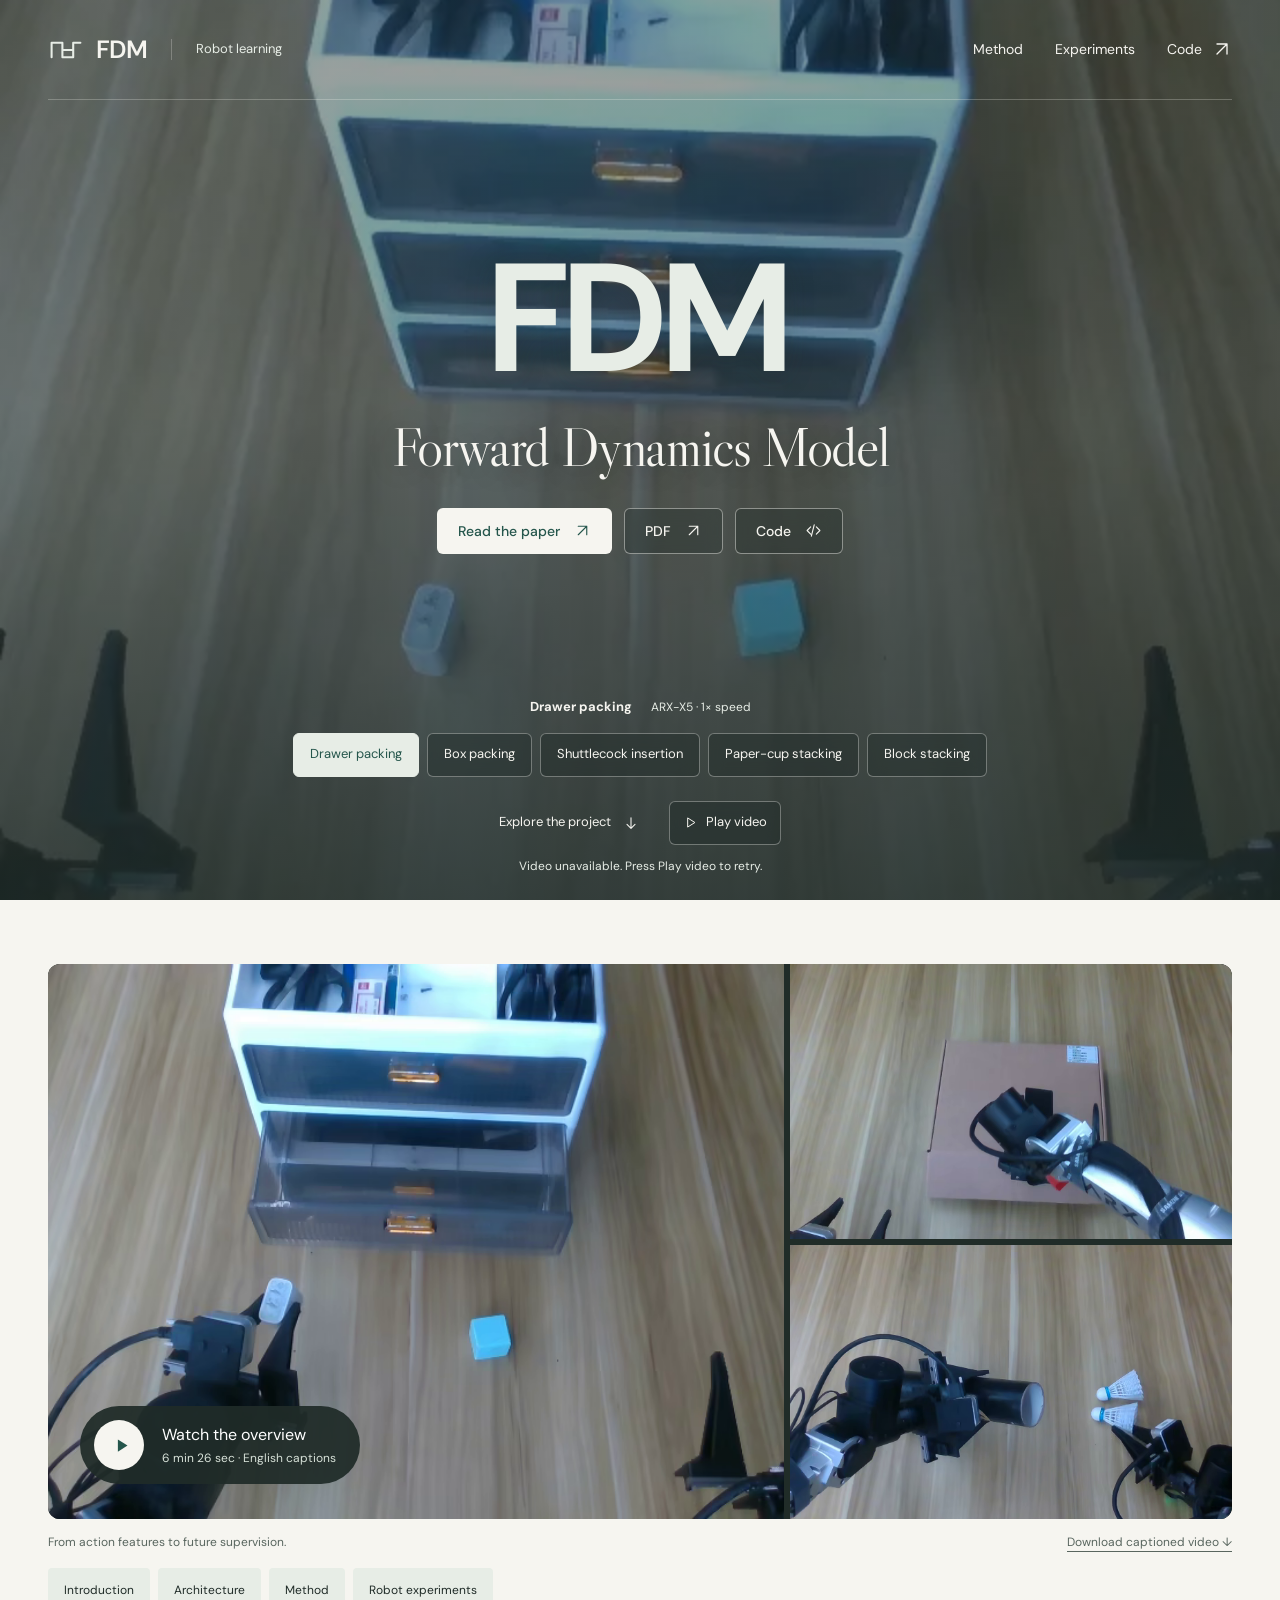
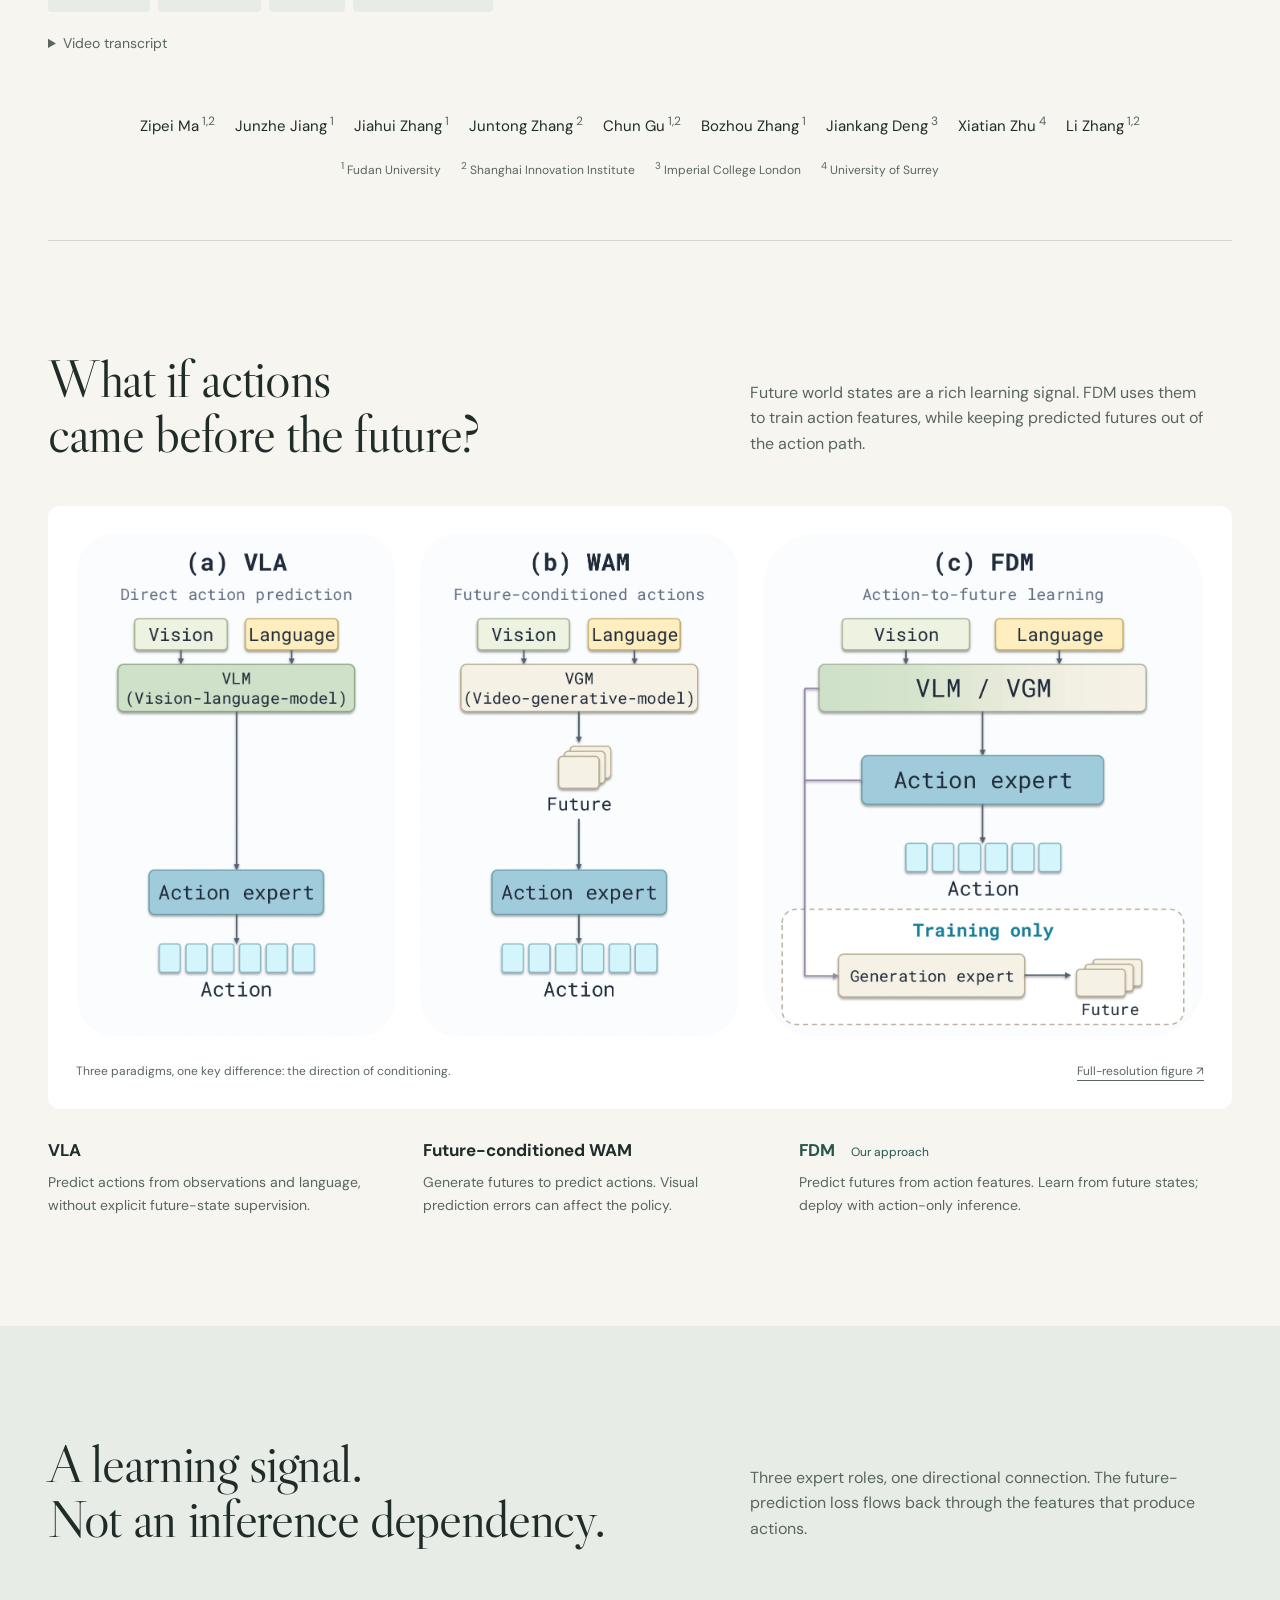
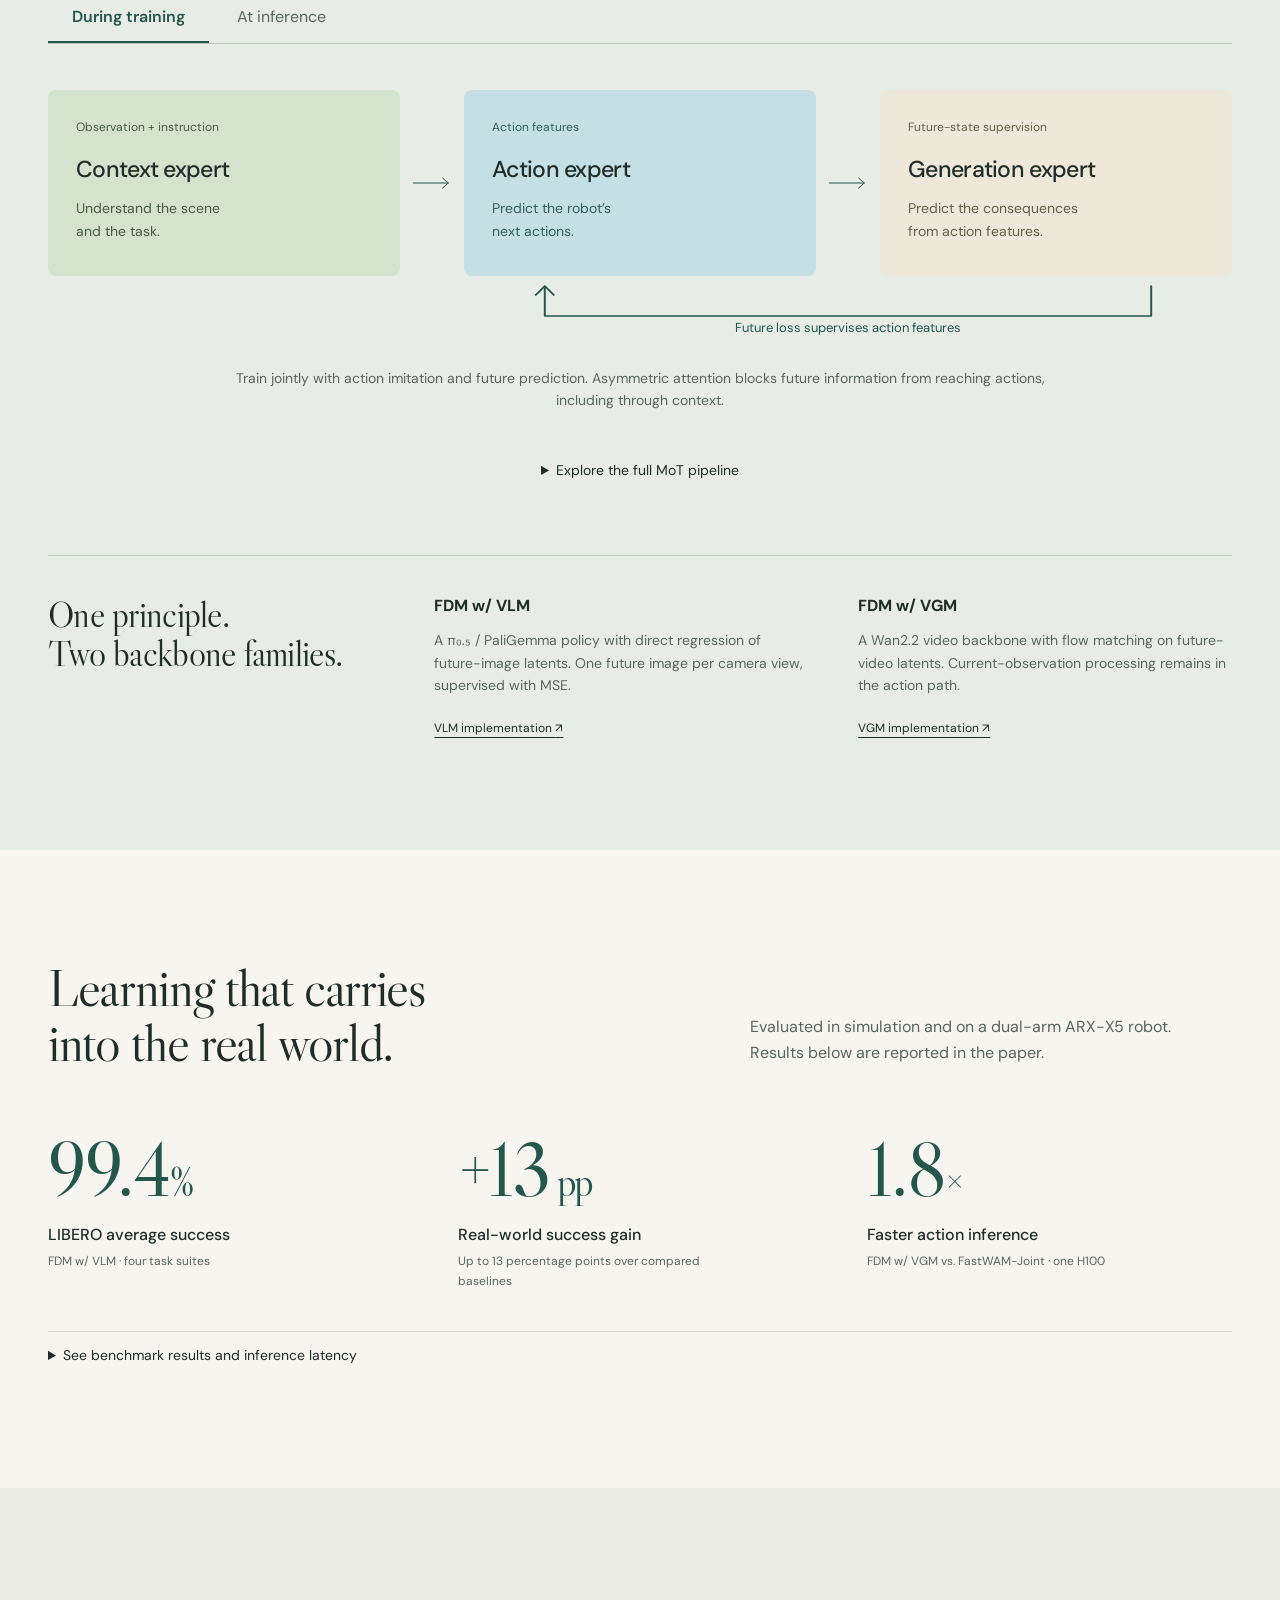
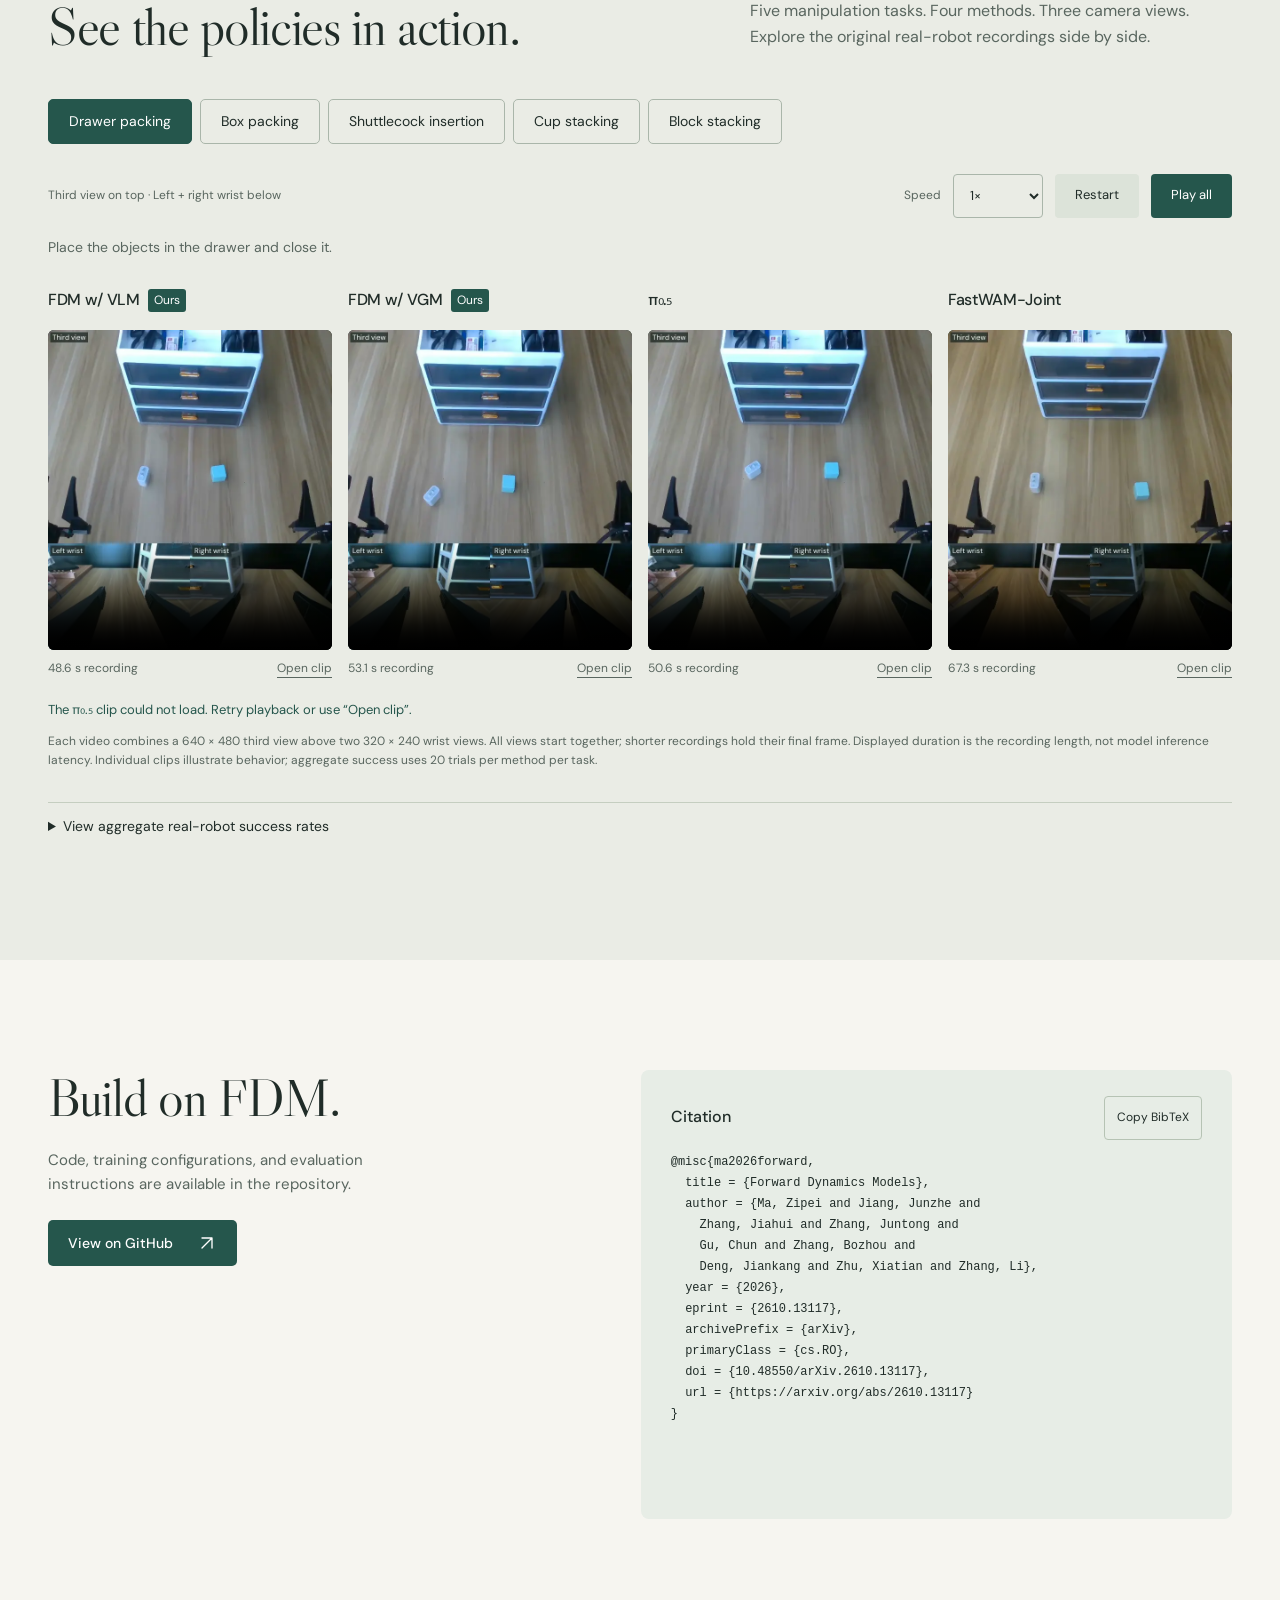
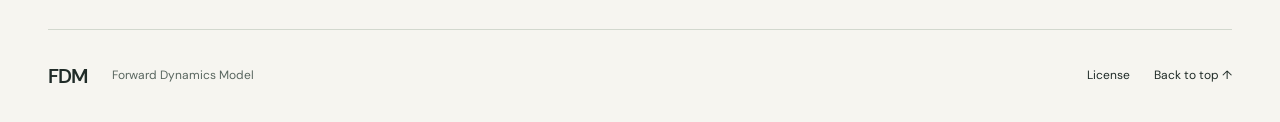
==== commit 2907adaf: "[docs] Remove project tagline" ====
--- a/docs/website/index.html
+++ b/docs/website/index.html
@@ -7,7 +7,7 @@
   <title>Forward Dynamics Model — FDM</title>
   <meta name="description" content="FDM learns robotic actions with future-state supervision, then acts without generating the future. Explore the method and real-robot comparisons.">
   <meta property="og:title" content="Forward Dynamics Model">
-  <meta property="og:description" content="Learn from the future. Act in the present. Action-to-future learning for robotic manipulation.">
+  <meta property="og:description" content="Action-to-future learning for robotic manipulation.">
   <meta property="og:type" content="website">
   <meta property="og:image" content="https://logosroboticsgroup.github.io/FDM/assets/social.jpg">
   <meta name="twitter:card" content="summary_large_image">
@@ -29,7 +29,6 @@
     </div>
     <div class="cover-content wrap">
       <h1 class="cover-title" id="page-title"><span class="cover-acronym">FDM</span><span class="cover-name">Forward Dynamics Model</span></h1>
-      <p class="cover-tagline">Learn from the future. Act in the present.</p>
       <div class="cover-links">
         <a class="button cover-paper" href="https://arxiv.org/abs/2610.13117">Read the paper <svg viewBox="0 0 24 24" aria-hidden="true"><path d="M6 18 18 6M6 6h12v12"/></svg></a>
         <a class="button cover-code" href="https://arxiv.org/pdf/2610.13117">PDF <svg viewBox="0 0 24 24" aria-hidden="true"><path d="M6 18 18 6M6 6h12v12"/></svg></a>
--- a/docs/website/styles.css
+++ b/docs/website/styles.css
@@ -67,14 +67,6 @@
   letter-spacing: -.025em;
   text-wrap: balance;
 }
-.cover-tagline {
-  max-width: none;
-  margin-top: 22px;
-  color: var(--sage);
-  font-size: clamp(16px, 1.5vw, 20px);
-  line-height: 1.5;
-  text-wrap: balance;
-}
 .cover-links { display: flex; justify-content: center; flex-wrap: wrap; gap: 12px; margin-top: 30px; }
 .cover-links .button { min-height: 46px; gap: 14px; border: 1px solid rgb(246 245 240 / 45%); border-radius: 6px; }
 .cover-links svg { width: 17px; height: 17px; }
@@ -117,7 +109,6 @@
   .cover-content { padding-block: 48px 52px; }
   .cover-acronym { font-size: clamp(96px, 24vw, 132px); }
   .cover-name { font-size: clamp(34px, 8vw, 48px); max-width: 12ch; margin-inline: auto; margin-top: 20px; }
-  .cover-tagline { max-width: 26ch; margin: 20px auto 0; }
   .cover-links { gap: 8px; margin-top: 26px; }
   .cover-links .button { padding-inline: 13px; gap: 9px; font-size: 12px; }
   .cover-caption span { display: block; margin: 5px 0 0; }
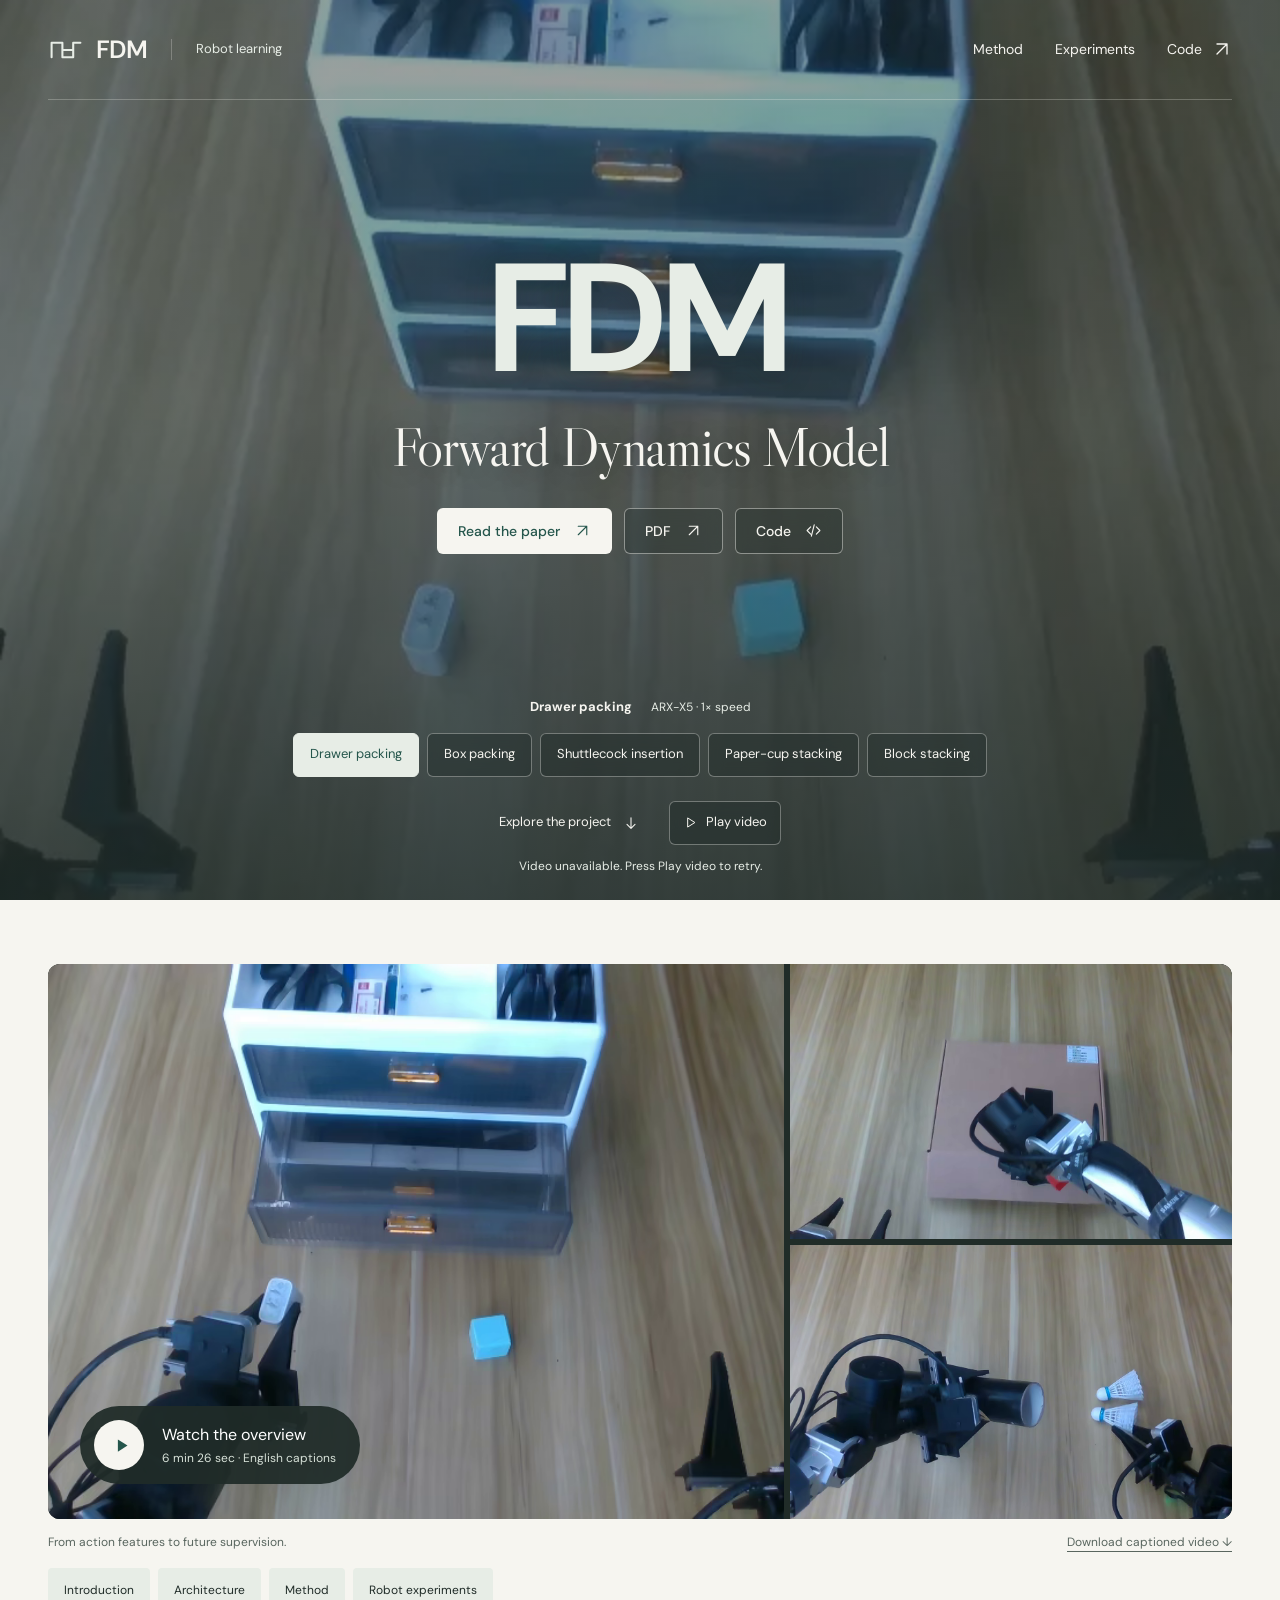
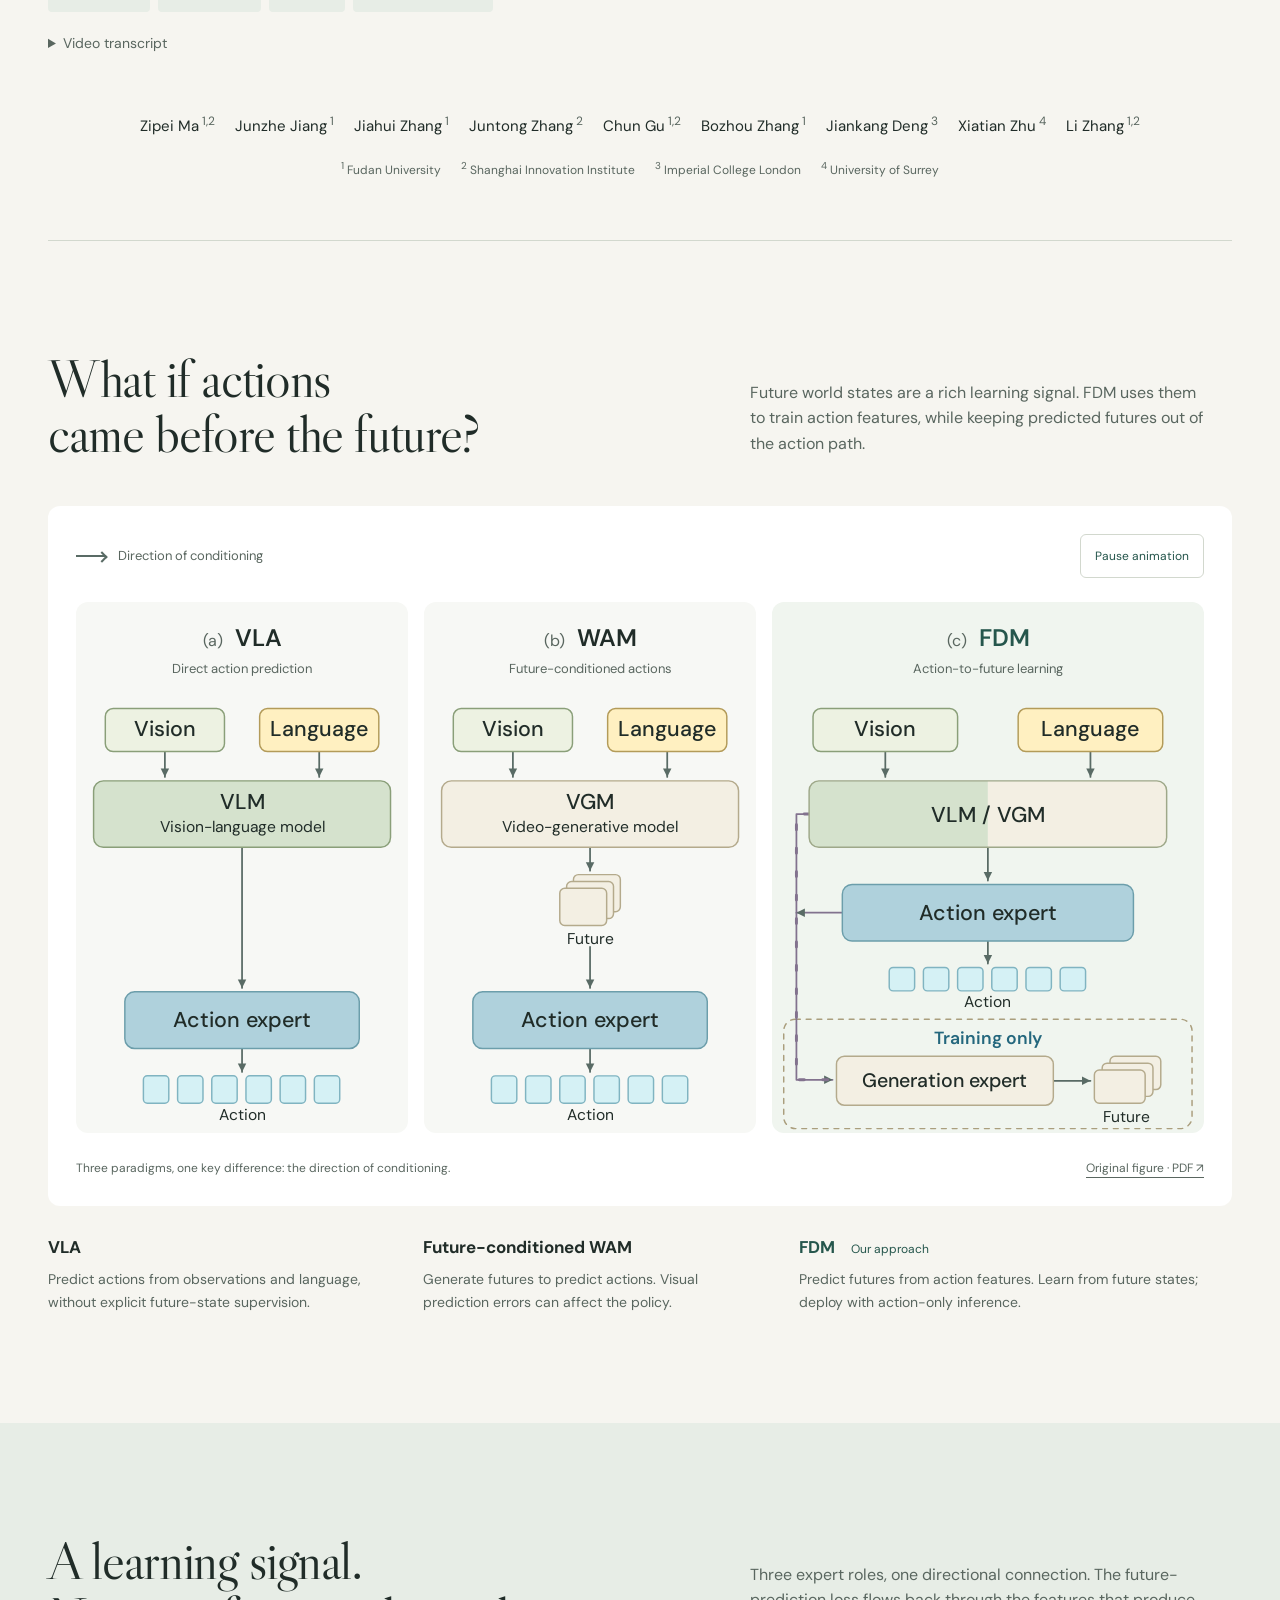
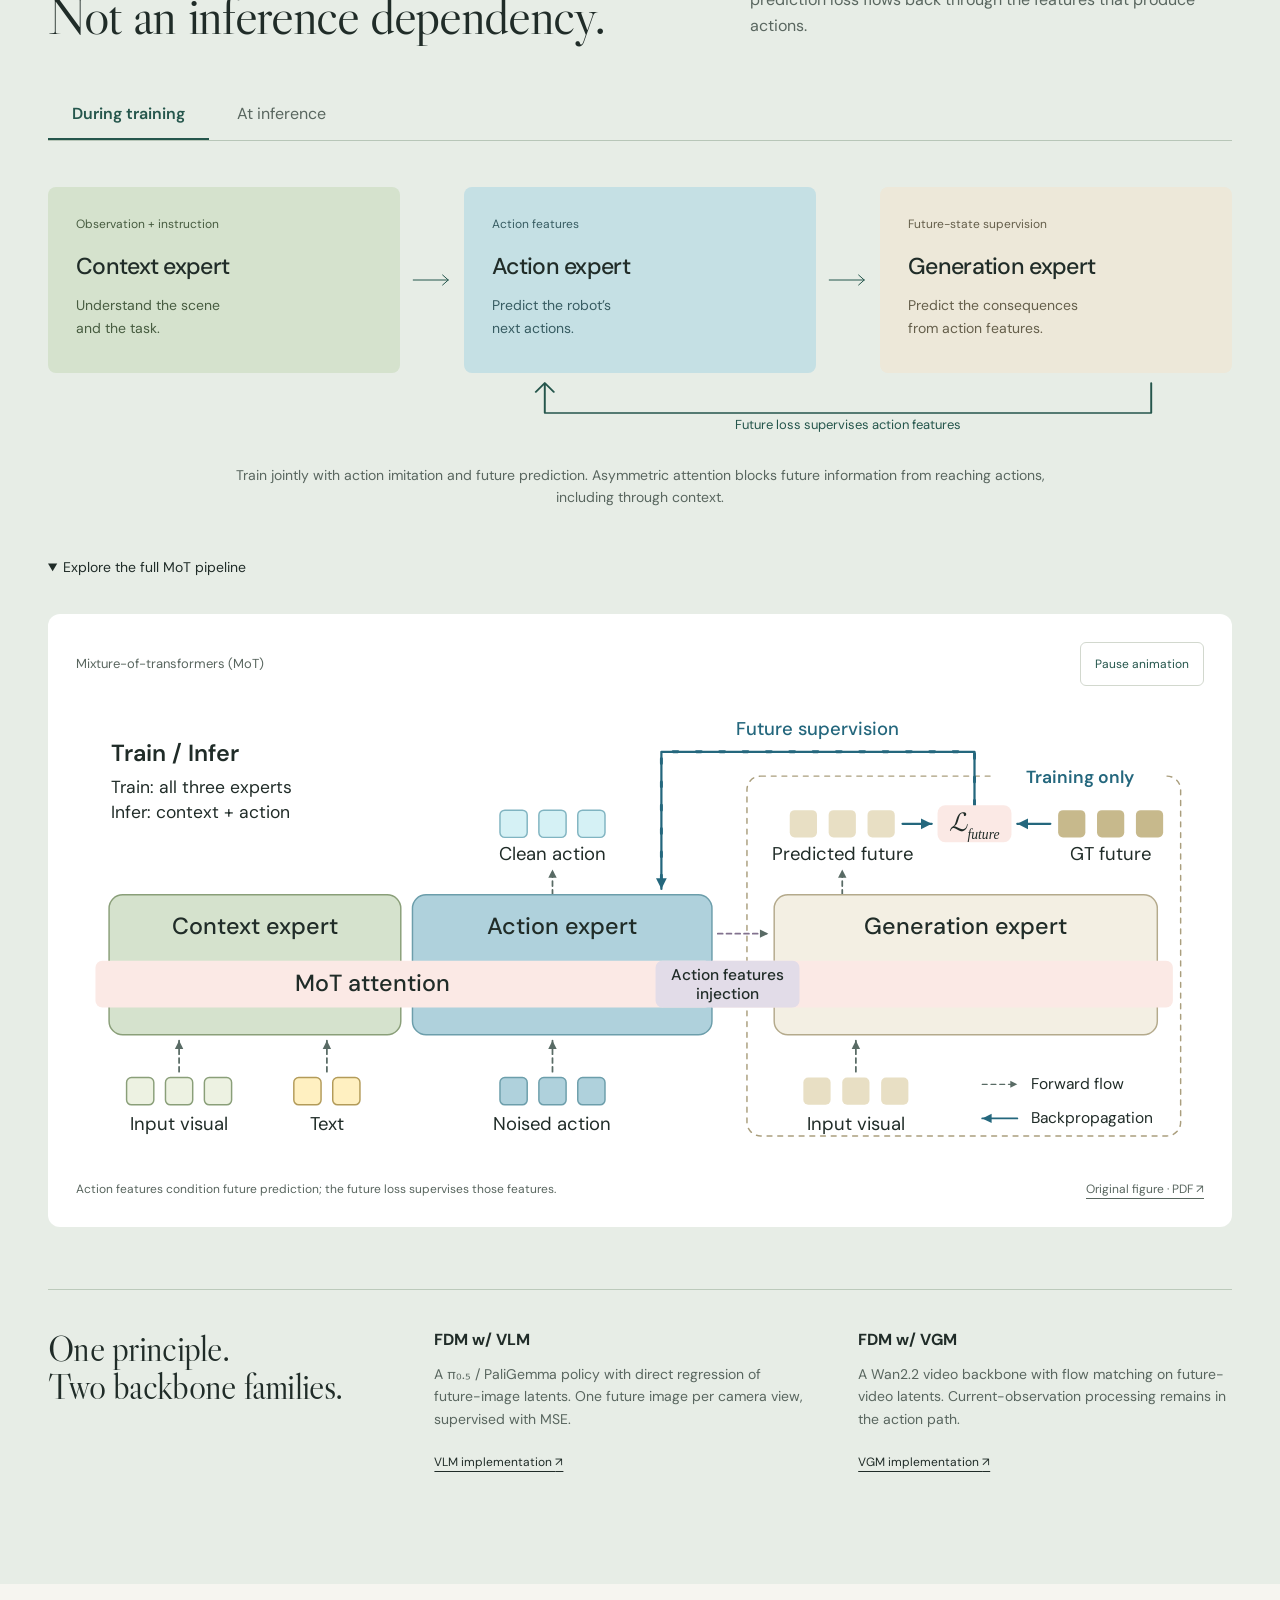
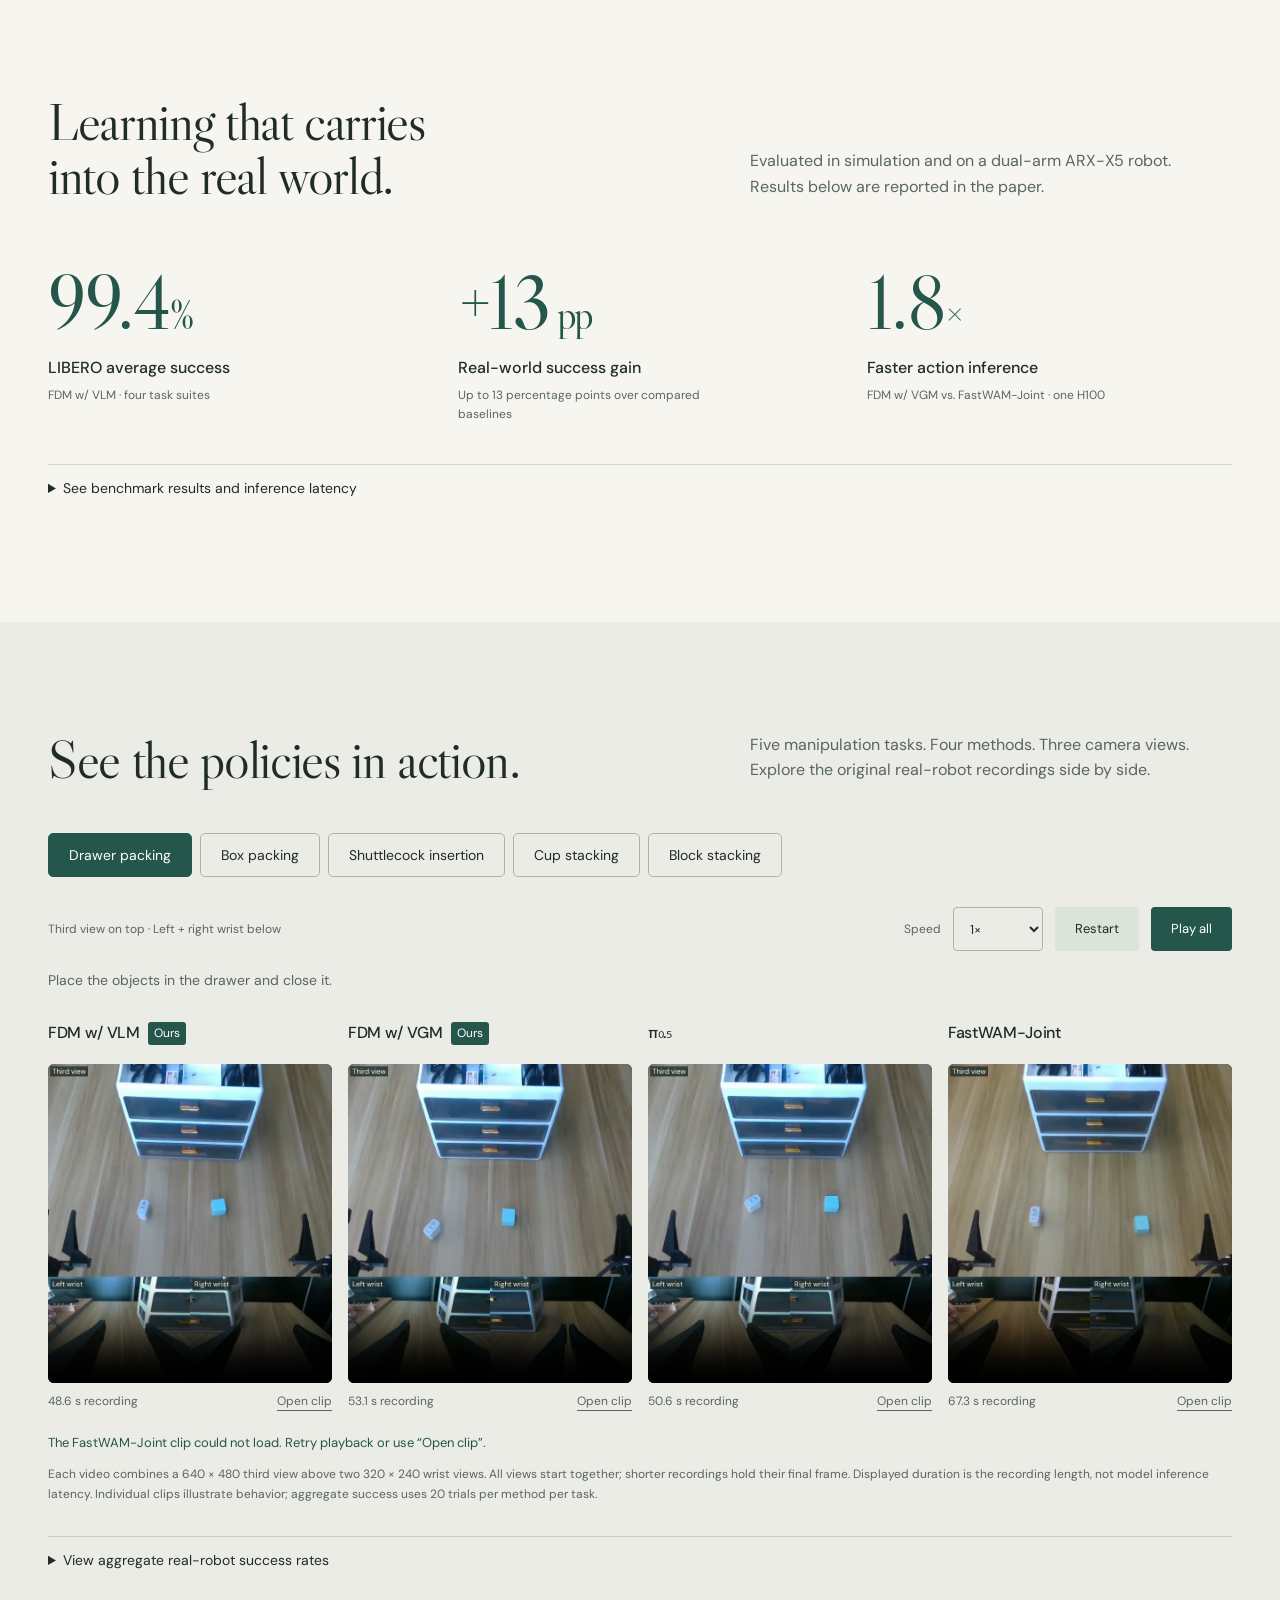
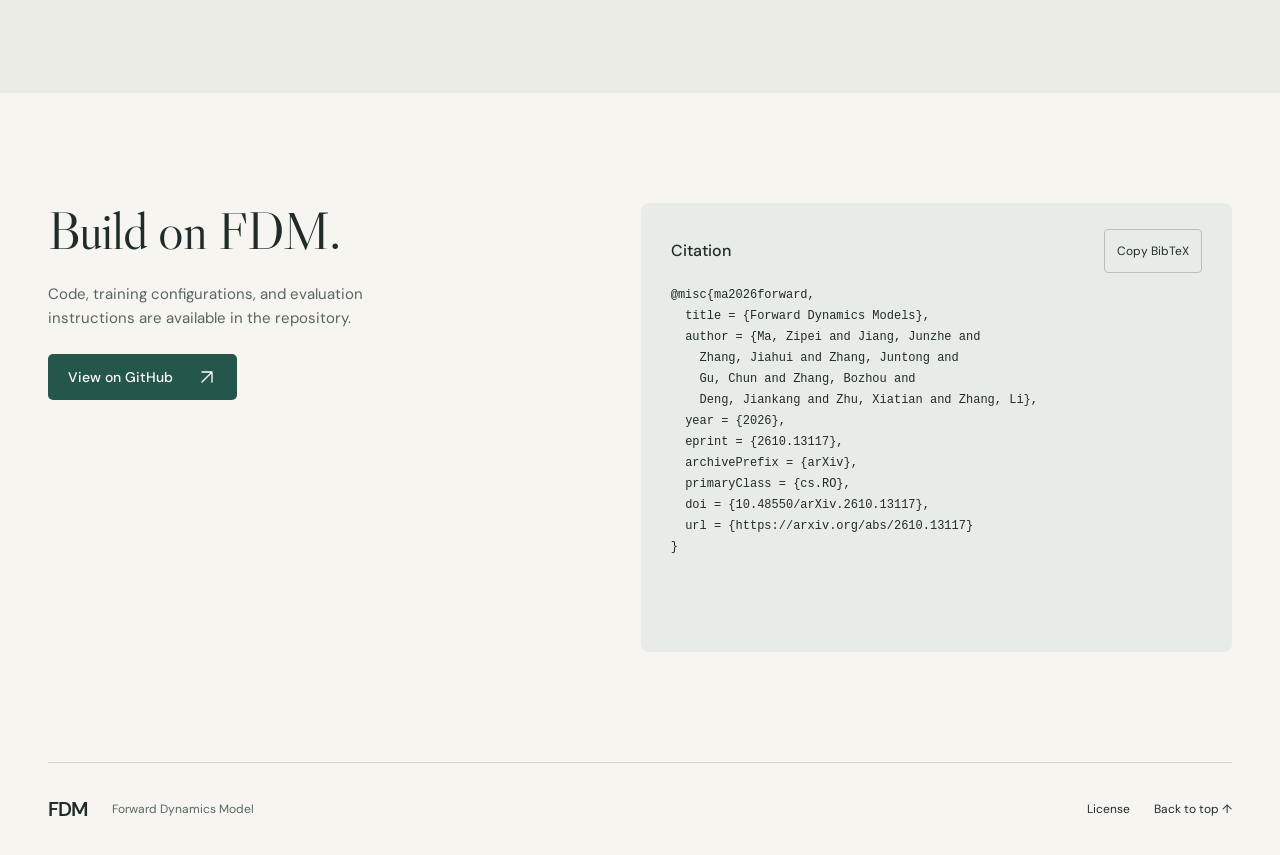
==== commit 101ffd09: "[feat] Render animated architecture and pipeline diagrams" ====
--- a/docs/website/index.html
+++ b/docs/website/index.html
@@ -14,6 +14,7 @@
   <link rel="icon" href="assets/favicon.svg" type="image/svg+xml">
   <link rel="preload" href="assets/fonts/libre-caslon-display.ttf" as="font" type="font/ttf" crossorigin>
   <link rel="stylesheet" href="styles.css">
+  <link rel="stylesheet" href="diagrams.css">
   <script src="app.js" defer></script>
 </head>
 <body>
@@ -79,7 +80,114 @@
 
   <section class="method-section section wrap" id="method" aria-labelledby="method-title">
     <div class="section-heading"><h2 id="method-title">What if actions<br>came before the future?</h2><p>Future world states are a rich learning signal. FDM uses them to train action features, while keeping predicted futures out of the action path.</p></div>
-    <figure class="paper-figure"><a href="assets/archi_compare.pdf" aria-label="Open architecture comparison as a full-resolution PDF"><img src="assets/archi_compare.webp" width="2048" height="911" loading="lazy" alt="VLA predicts actions directly. A future-conditioned WAM generates future video before actions. FDM predicts actions first and uses their features for future prediction during training."></a><figcaption><span>Three paradigms, one key difference: the direction of conditioning.</span><a href="assets/archi_compare.pdf">Full-resolution figure <span aria-hidden="true">↗</span></a></figcaption></figure>
+    <figure class="paper-figure vector-figure" id="architecture-figure" data-flow-figure>
+      <div class="diagram-toolbar">
+        <span class="diagram-legend"><span class="legend-arrow" aria-hidden="true"></span>Direction of conditioning</span>
+        <button class="diagram-playback" type="button" data-flow-toggle hidden>Pause animation</button>
+      </div>
+      <div class="architecture-grid">
+        <div class="architecture-panel">
+          <h3><span>(a)</span> VLA</h3>
+          <p>Direct action prediction</p>
+          <svg class="architecture-svg vla-diagram" viewBox="0 0 340 452" role="img" aria-labelledby="vla-title vla-description">
+            <title id="vla-title">VLA: direct action prediction</title>
+            <desc id="vla-description">Vision and language enter a vision-language model, which feeds an action expert to predict actions directly.</desc>
+            <defs><marker id="vla-arrow" viewBox="0 0 10 10" refX="9" refY="5" markerWidth="6" markerHeight="6" orient="auto-start-reverse"><path d="M1 1 9 5 1 9Z"/></marker></defs>
+            <g class="diagram-edge"><path class="edge-track" d="M91 62V88"/><path class="flow-pulse" d="M91 62V88"/></g>
+            <g class="diagram-edge"><path class="edge-track" d="M249 62V88"/><path class="flow-pulse" d="M249 62V88"/></g>
+            <g class="diagram-edge"><path class="edge-track" d="M170 160V304"/><path class="flow-pulse" d="M170 160V304"/></g>
+            <g class="diagram-edge"><path class="edge-track" d="M170 366V390"/><path class="flow-pulse" d="M170 366V390"/></g>
+            <rect class="node-visual" x="30" y="18" width="122" height="44" rx="8"/>
+            <rect class="node-language" x="188" y="18" width="122" height="44" rx="8"/>
+            <text class="node-label" x="91" y="46">Vision</text><text class="node-label" x="249" y="46">Language</text>
+            <rect class="node-context" x="18" y="92" width="304" height="68" rx="10"/>
+            <text class="node-label" x="170" y="121">VLM</text>
+            <text class="node-detail" x="170" y="144">Vision-language model</text>
+            <rect class="node-action" x="50" y="308" width="240" height="58" rx="10"/>
+            <text class="node-label" x="170" y="344">Action expert</text>
+            <g class="action-tokens">
+              <rect x="69" y="394" width="26" height="28" rx="4"/><rect x="104" y="394" width="26" height="28" rx="4"/>
+              <rect x="139" y="394" width="26" height="28" rx="4"/><rect x="174" y="394" width="26" height="28" rx="4"/>
+              <rect x="209" y="394" width="26" height="28" rx="4"/><rect x="244" y="394" width="26" height="28" rx="4"/>
+            </g>
+            <text class="node-detail" x="170" y="439">Action</text>
+          </svg>
+        </div>
+        <div class="architecture-panel">
+          <h3><span>(b)</span> WAM</h3>
+          <p>Future-conditioned actions</p>
+          <svg class="architecture-svg wam-diagram" viewBox="0 0 340 452" role="img" aria-labelledby="wam-title wam-description">
+            <title id="wam-title">WAM: future-conditioned actions</title>
+            <desc id="wam-description">Vision and language enter a video-generative model. The generated future is an input to the action expert, which then predicts actions.</desc>
+            <defs><marker id="wam-arrow" viewBox="0 0 10 10" refX="9" refY="5" markerWidth="6" markerHeight="6" orient="auto-start-reverse"><path d="M1 1 9 5 1 9Z"/></marker></defs>
+            <g class="diagram-edge"><path class="edge-track" d="M91 62V88"/><path class="flow-pulse" d="M91 62V88"/></g>
+            <g class="diagram-edge"><path class="edge-track" d="M249 62V88"/><path class="flow-pulse" d="M249 62V88"/></g>
+            <g class="diagram-edge"><path class="edge-track" d="M170 160V184"/><path class="flow-pulse" d="M170 160V184"/></g>
+            <g class="diagram-edge"><path class="edge-track" d="M170 262V304"/><path class="flow-pulse" d="M170 262V304"/></g>
+            <g class="diagram-edge"><path class="edge-track" d="M170 366V390"/><path class="flow-pulse" d="M170 366V390"/></g>
+            <rect class="node-visual" x="30" y="18" width="122" height="44" rx="8"/>
+            <rect class="node-language" x="188" y="18" width="122" height="44" rx="8"/>
+            <text class="node-label" x="91" y="46">Vision</text><text class="node-label" x="249" y="46">Language</text>
+            <rect class="node-generation" x="18" y="92" width="304" height="68" rx="10"/>
+            <text class="node-label" x="170" y="121">VGM</text>
+            <text class="node-detail" x="170" y="144">Video-generative model</text>
+            <g class="future-frames"><rect x="153" y="188" width="48" height="38" rx="5"/><rect x="146" y="195" width="48" height="38" rx="5"/><rect x="139" y="202" width="48" height="38" rx="5"/></g>
+            <text class="node-detail" x="170" y="259">Future</text>
+            <rect class="node-action" x="50" y="308" width="240" height="58" rx="10"/>
+            <text class="node-label" x="170" y="344">Action expert</text>
+            <g class="action-tokens">
+              <rect x="69" y="394" width="26" height="28" rx="4"/><rect x="104" y="394" width="26" height="28" rx="4"/>
+              <rect x="139" y="394" width="26" height="28" rx="4"/><rect x="174" y="394" width="26" height="28" rx="4"/>
+              <rect x="209" y="394" width="26" height="28" rx="4"/><rect x="244" y="394" width="26" height="28" rx="4"/>
+            </g>
+            <text class="node-detail" x="170" y="439">Action</text>
+          </svg>
+        </div>
+        <div class="architecture-panel architecture-fdm">
+          <h3><span>(c)</span> FDM</h3>
+          <p>Action-to-future learning</p>
+          <svg class="architecture-svg fdm-diagram" viewBox="0 0 442 452" role="img" aria-labelledby="fdm-title fdm-description">
+            <title id="fdm-title">FDM: action-to-future learning</title>
+            <desc id="fdm-description">Vision and language enter a VLM or VGM, then an action expert predicts actions. Context and action features also condition a generation expert to predict the future during training only. Future predictions never feed into the action expert.</desc>
+            <defs>
+              <marker id="fdm-arrow" viewBox="0 0 10 10" refX="9" refY="5" markerWidth="6" markerHeight="6" orient="auto-start-reverse"><path d="M1 1 9 5 1 9Z"/></marker>
+              <clipPath id="fdm-backbone-clip"><rect x="38" y="92" width="366" height="68" rx="10"/></clipPath>
+            </defs>
+            <rect class="training-boundary" x="12" y="336" width="418" height="112" rx="12"/>
+            <g class="diagram-edge"><path class="edge-track" d="M116 62V88"/><path class="flow-pulse" d="M116 62V88"/></g>
+            <g class="diagram-edge"><path class="edge-track" d="M326 62V88"/><path class="flow-pulse" d="M326 62V88"/></g>
+            <g class="diagram-edge"><path class="edge-track" d="M221 160V194"/><path class="flow-pulse" d="M221 160V194"/></g>
+            <g class="diagram-edge"><path class="edge-track" d="M221 256V279"/><path class="flow-pulse" d="M221 256V279"/></g>
+            <g class="diagram-edge conditioning-edge"><path class="edge-track" d="M38 126H25V398H62"/><path class="flow-pulse" d="M38 126H25V398H62"/></g>
+            <g class="diagram-edge conditioning-edge"><path class="edge-track" d="M72 227H25"/><path class="flow-pulse" d="M72 227H25"/></g>
+            <g class="diagram-edge"><path class="edge-track" d="M288 399H326"/><path class="flow-pulse" d="M288 399H326"/></g>
+            <rect class="node-visual" x="42" y="18" width="148" height="44" rx="8"/>
+            <rect class="node-language" x="252" y="18" width="148" height="44" rx="8"/>
+            <text class="node-label" x="116" y="46">Vision</text><text class="node-label" x="326" y="46">Language</text>
+            <g class="backbone-halves" clip-path="url(#fdm-backbone-clip)">
+              <rect class="node-context" x="38" y="92" width="183" height="68"/>
+              <rect class="node-generation" x="221" y="92" width="183" height="68"/>
+            </g>
+            <rect class="node-backbone" x="38" y="92" width="366" height="68" rx="10"/>
+            <text class="node-label" x="221" y="134">VLM / VGM</text>
+            <rect class="node-action" x="72" y="198" width="298" height="58" rx="10"/>
+            <text class="node-label" x="221" y="234">Action expert</text>
+            <g class="action-tokens">
+              <rect x="120" y="283" width="26" height="24" rx="4"/><rect x="155" y="283" width="26" height="24" rx="4"/>
+              <rect x="190" y="283" width="26" height="24" rx="4"/><rect x="225" y="283" width="26" height="24" rx="4"/>
+              <rect x="260" y="283" width="26" height="24" rx="4"/><rect x="295" y="283" width="26" height="24" rx="4"/>
+            </g>
+            <text class="node-detail" x="221" y="323">Action</text>
+            <text class="training-label" x="221" y="361">Training only</text>
+            <rect class="node-generation" x="66" y="374" width="222" height="50" rx="8"/>
+            <text class="node-label generation-label" x="177" y="405">Generation expert</text>
+            <g class="future-frames"><rect x="346" y="374" width="52" height="34" rx="5"/><rect x="338" y="381" width="52" height="34" rx="5"/><rect x="330" y="388" width="52" height="34" rx="5"/></g>
+            <text class="node-detail" x="363" y="441">Future</text>
+          </svg>
+        </div>
+      </div>
+      <figcaption><span>Three paradigms, one key difference: the direction of conditioning.</span><a href="assets/archi_compare.pdf">Original figure · PDF <span aria-hidden="true">↗</span></a></figcaption>
+    </figure>
     <div class="architecture-notes"><div><h3>VLA</h3><p>Predict actions from observations and language, without explicit future-state supervision.</p></div><div><h3>Future-conditioned WAM</h3><p>Generate futures to predict actions. Visual prediction errors can affect the policy.</p></div><div class="ours"><h3>FDM <span>Our approach</span></h3><p>Predict futures from action features. Learn from future states; deploy with action-only inference.</p></div></div>
   </section>
 
@@ -96,7 +204,85 @@
         <div class="supervision-path"><svg viewBox="0 0 500 45" preserveAspectRatio="none" aria-hidden="true"><path d="M485 3v30H15V3m-7 9 7-9 7 9"/></svg><span>Future loss supervises action features</span></div>
       </div>
       <p class="mode-explanation" id="mode-explanation" aria-live="polite">Train jointly with action imitation and future prediction. Asymmetric attention blocks future information from reaching actions, including through context.</p>
-      <details class="technical-figure"><summary>Explore the full MoT pipeline</summary><figure class="paper-figure"><a href="assets/pipeline.pdf"><img src="assets/pipeline.webp" width="1575" height="494" loading="lazy" alt="Mixture-of-transformers pipeline. Context and action experts connect to a generation expert. Its future loss backpropagates through action features; inference retains context and action processing."></a><figcaption>Original pipeline from the paper. <a href="assets/pipeline.pdf">Open PDF</a></figcaption></figure></details>
+      <details class="technical-figure" open>
+        <summary>Explore the full MoT pipeline</summary>
+        <figure class="paper-figure vector-figure" id="pipeline-detail" data-mode="training" data-flow-figure>
+          <div class="diagram-toolbar">
+            <span>Mixture-of-transformers (MoT)</span>
+            <button class="diagram-playback" type="button" data-flow-toggle hidden>Pause animation</button>
+          </div>
+          <p class="diagram-scroll-hint" id="pipeline-scroll-hint">Scroll horizontally to follow the full pipeline.</p>
+          <div class="diagram-scroll" tabindex="0" role="region" aria-label="Full MoT pipeline" aria-describedby="pipeline-scroll-hint">
+            <svg class="mot-diagram" viewBox="0 0 1160 456" role="img" aria-labelledby="mot-title mot-description">
+              <title id="mot-title">FDM mixture-of-transformers pipeline</title>
+              <desc id="mot-description">During training, visual and text inputs enter the context expert, and noised actions enter the action expert to produce clean actions. MoT attention injects action features into the generation expert. Predicted and ground-truth futures form the future loss, which backpropagates into action features. During inference, future prediction is skipped.</desc>
+              <defs>
+                <marker id="mot-forward-arrow" viewBox="0 0 10 10" refX="9" refY="5" markerWidth="6" markerHeight="6" orient="auto-start-reverse"><path d="M1 1 9 5 1 9Z"/></marker>
+                <marker id="mot-feedback-arrow" viewBox="0 0 10 10" refX="9" refY="5" markerWidth="6" markerHeight="6" orient="auto-start-reverse"><path d="M1 1 9 5 1 9Z"/></marker>
+              </defs>
+              <text class="diagram-heading" x="36" y="52">Train / Infer</text>
+              <text class="diagram-note" x="36" y="85">Train: all three experts</text>
+              <text class="diagram-note" x="36" y="111">Infer: context + action</text>
+              <g class="training-only">
+                <rect class="training-boundary" x="690" y="68" width="446" height="370" rx="14"/>
+                <rect class="label-ground" x="944" y="52" width="176" height="32"/>
+                <text class="training-label" x="1032" y="75">Training only</text>
+                <g class="diagram-edge backprop-edge"><path class="edge-track" d="M924 98V43H602V184"/><path class="flow-pulse" d="M924 98V43H602V184"/></g>
+                <text class="feedback-label" x="763" y="26">Future supervision</text>
+                <g class="future-tokens"><rect x="734" y="103" width="28" height="28" rx="5"/><rect x="774" y="103" width="28" height="28" rx="5"/><rect x="814" y="103" width="28" height="28" rx="5"/></g>
+                <text class="node-detail" x="788" y="154">Predicted future</text>
+                <g class="ground-truth-tokens"><rect x="1010" y="103" width="28" height="28" rx="5"/><rect x="1050" y="103" width="28" height="28" rx="5"/><rect x="1090" y="103" width="28" height="28" rx="5"/></g>
+                <text class="node-detail" x="1064" y="154">GT future</text>
+                <rect class="loss-node" x="886" y="98" width="76" height="38" rx="8"/>
+                <text class="loss-label" x="924" y="124">ℒ<tspan baseline-shift="sub" font-size="14">future</tspan></text>
+                <g class="diagram-edge backprop-edge"><path class="edge-track" d="M850 117H880"/><path class="flow-pulse" d="M850 117H880"/></g>
+                <g class="diagram-edge backprop-edge"><path class="edge-track" d="M1002 117H968"/><path class="flow-pulse" d="M1002 117H968"/></g>
+                <g class="diagram-edge"><path class="edge-track" d="M788 190V164"/><path class="flow-pulse" d="M788 190V164"/></g>
+              </g>
+              <g class="action-tokens"><rect x="436" y="103" width="28" height="28" rx="5"/><rect x="476" y="103" width="28" height="28" rx="5"/><rect x="516" y="103" width="28" height="28" rx="5"/></g>
+              <text class="node-detail" x="490" y="154">Clean action</text>
+              <g class="diagram-edge"><path class="edge-track" d="M490 190V164"/><path class="flow-pulse" d="M490 190V164"/></g>
+              <rect class="node-context" x="34" y="190" width="300" height="144" rx="14"/>
+              <rect class="node-action" x="346" y="190" width="308" height="144" rx="14"/>
+              <text class="node-label" x="184" y="230">Context expert</text>
+              <text class="node-label" x="500" y="230">Action expert</text>
+              <rect class="attention-band" x="20" y="258" width="634" height="48" rx="7"/>
+              <text class="node-label" x="305" y="289">MoT attention</text>
+              <g class="training-only">
+                <rect class="node-generation" x="718" y="190" width="394" height="144" rx="14"/>
+                <text class="node-label" x="915" y="230">Generation expert</text>
+                <rect class="attention-band" x="648" y="258" width="480" height="48" rx="7"/>
+                <rect class="injection-band" x="596" y="258" width="148" height="48" rx="7"/>
+                <text class="injection-label" x="670" y="278">Action features<tspan x="670" dy="19">injection</tspan></text>
+                <g class="diagram-edge conditioning-edge"><path class="edge-track" d="M660 230H712"/><path class="flow-pulse" d="M660 230H712"/></g>
+                <g class="diagram-edge"><path class="edge-track" d="M802 372V340"/><path class="flow-pulse" d="M802 372V340"/></g>
+                <g class="future-tokens"><rect x="748" y="378" width="28" height="28" rx="5"/><rect x="788" y="378" width="28" height="28" rx="5"/><rect x="828" y="378" width="28" height="28" rx="5"/></g>
+                <text class="node-detail" x="802" y="432">Input visual</text>
+                <path class="legend-forward" d="M932 385H968"/>
+                <text class="legend-text" x="982" y="390">Forward flow</text>
+                <path class="legend-backprop" d="M968 420H932"/>
+                <text class="legend-text" x="982" y="425">Backpropagation</text>
+              </g>
+              <g class="inference-only">
+                <rect class="inference-boundary" x="690" y="190" width="446" height="144" rx="14"/>
+                <text class="node-label" x="913" y="233">Future generation skipped</text>
+                <text class="node-detail" x="913" y="269">Retain the current-observation processing</text>
+                <text class="node-detail" x="913" y="293">needed by the action expert.</text>
+              </g>
+              <g class="diagram-edge"><path class="edge-track" d="M106 372V340"/><path class="flow-pulse" d="M106 372V340"/></g>
+              <g class="diagram-edge"><path class="edge-track" d="M258 372V340"/><path class="flow-pulse" d="M258 372V340"/></g>
+              <g class="diagram-edge"><path class="edge-track" d="M490 372V340"/><path class="flow-pulse" d="M490 372V340"/></g>
+              <g class="visual-tokens"><rect x="52" y="378" width="28" height="28" rx="5"/><rect x="92" y="378" width="28" height="28" rx="5"/><rect x="132" y="378" width="28" height="28" rx="5"/></g>
+              <g class="language-tokens"><rect x="224" y="378" width="28" height="28" rx="5"/><rect x="264" y="378" width="28" height="28" rx="5"/></g>
+              <g class="noised-tokens"><rect x="436" y="378" width="28" height="28" rx="5"/><rect x="476" y="378" width="28" height="28" rx="5"/><rect x="516" y="378" width="28" height="28" rx="5"/></g>
+              <text class="node-detail" x="106" y="432">Input visual</text>
+              <text class="node-detail" x="258" y="432">Text</text>
+              <text class="node-detail" x="490" y="432">Noised action</text>
+            </svg>
+          </div>
+          <figcaption><span id="pipeline-detail-caption">Action features condition future prediction; the future loss supervises those features.</span><a href="assets/pipeline.pdf">Original figure · PDF <span aria-hidden="true">↗</span></a></figcaption>
+        </figure>
+      </details>
       <div class="backbones"><h3>One principle.<br>Two backbone families.</h3><div><h4>FDM w/ VLM</h4><p>A π₀.₅ / PaliGemma policy with direct regression of future-image latents. One future image per camera view, supervised with MSE.</p><a href="https://github.com/LogosRoboticsGroup/FDM/blob/HEAD/FDM/model/framework/VLM4A/Pi05_causal.py">VLM implementation <span aria-hidden="true">↗</span></a></div><div><h4>FDM w/ VGM</h4><p>A Wan2.2 video backbone with flow matching on future-video latents. Current-observation processing remains in the action path.</p><a href="https://github.com/LogosRoboticsGroup/FDM/blob/HEAD/FDM/model/framework/WM4A/WanMoT_causal.py">VGM implementation <span aria-hidden="true">↗</span></a></div></div>
     </div>
   </section>
--- a/docs/website/diagrams.css
+++ b/docs/website/diagrams.css
@@ -0,0 +1,153 @@
+/* Live, selectable vector versions of the paper's two method figures. */
+.vector-figure {
+  --diagram-context: #d5e2cd;
+  --diagram-action: #afd1dc;
+  --diagram-generation: #f3efe3;
+  --diagram-forward: #596b65;
+  --diagram-feedback: #24677d;
+  --diagram-conditioning: #82728e;
+  text-align: left;
+}
+
+.diagram-toolbar {
+  display: flex;
+  justify-content: space-between;
+  align-items: center;
+  flex-wrap: wrap;
+  gap: 8px 20px;
+  min-height: 44px;
+  margin-bottom: 24px;
+  color: var(--muted);
+  font-size: 13px;
+}
+
+.diagram-legend { display: inline-flex; align-items: center; gap: 12px; }
+.legend-arrow { position: relative; width: 30px; border-top: 2px solid var(--diagram-forward); }
+.legend-arrow::after {
+  content: '';
+  position: absolute;
+  right: 0;
+  top: -4px;
+  width: 6px;
+  height: 6px;
+  border-top: 2px solid var(--diagram-forward);
+  border-right: 2px solid var(--diagram-forward);
+  transform: rotate(45deg);
+}
+
+.diagram-playback {
+  min-height: 44px;
+  padding: 8px 14px;
+  border: 1px solid var(--line);
+  border-radius: 6px;
+  background: transparent;
+  color: var(--green);
+  font-size: 12px;
+}
+.diagram-playback:hover { background: var(--sage); }
+
+.architecture-grid { display: grid; grid-template-columns: 1fr 1fr 1.3fr; gap: 16px; }
+.architecture-panel { min-width: 0; padding-top: 20px; background: #f7f8f5; border-radius: 12px; }
+.architecture-panel h3 { color: var(--ink); font-size: 24px; font-weight: 600; text-align: center; }
+.architecture-panel h3 span { color: var(--muted); font-size: 16px; font-weight: 400; margin-right: 6px; }
+.architecture-panel > p { margin: 5px 8px 12px; font-size: 13px; color: var(--muted); text-align: center; }
+.architecture-fdm { background: #f0f5ef; }
+.architecture-fdm h3 { color: var(--green); }
+.architecture-svg { display: block; width: 100%; height: auto; overflow: visible; }
+.vla-diagram { --arrow-head: url(#vla-arrow); }
+.wam-diagram { --arrow-head: url(#wam-arrow); }
+.fdm-diagram { --arrow-head: url(#fdm-arrow); }
+
+.vector-figure svg { stroke-width: 1.5; }
+.vector-figure svg text {
+  fill: var(--ink);
+  stroke: none;
+  font-family: 'DM Sans', sans-serif;
+  text-anchor: middle;
+}
+.vector-figure .node-label { font-size: 22px; font-weight: 500; }
+.vector-figure .node-detail { font-size: 16px; }
+.vector-figure .generation-label { font-size: 20px; }
+.vector-figure .node-visual, .vector-figure .visual-tokens { fill: #edf2e2; stroke: #8a9f79; }
+.vector-figure .node-language, .vector-figure .language-tokens { fill: #fff0c1; stroke: #b39b59; }
+.vector-figure .node-context { fill: var(--diagram-context); stroke: #8a9f79; }
+.vector-figure .node-action, .vector-figure .noised-tokens { fill: var(--diagram-action); stroke: #6c9eab; }
+.vector-figure .node-generation, .vector-figure .future-frames { fill: var(--diagram-generation); stroke: #b4aa8c; }
+.vector-figure .node-backbone { fill: none; stroke: #9ea889; }
+.fdm-diagram .backbone-halves rect { stroke: none; }
+.vector-figure .action-tokens { fill: #d5f1f5; stroke: #80b4c1; }
+.vector-figure .future-tokens { fill: #e8dfc4; stroke: none; }
+.vector-figure .ground-truth-tokens { fill: #c7b98c; stroke: none; }
+.vector-figure .training-boundary { fill: none; stroke: #aa9e7d; stroke-dasharray: 5 6; }
+.vector-figure .training-label { fill: var(--diagram-feedback); font-size: 18px; font-weight: 600; }
+
+/* Arrowheads stay visible; the travelling marks follow the same directed paths. */
+.diagram-edge { --flow-color: var(--diagram-forward); fill: none; stroke: var(--flow-color); }
+.conditioning-edge { --flow-color: var(--diagram-conditioning); }
+.diagram-edge .edge-track { stroke-width: 1.8; marker-end: var(--arrow-head); }
+.vector-figure marker { fill: var(--diagram-forward); stroke: none; }
+.diagram-edge .flow-pulse {
+  opacity: 0;
+  stroke-width: 3;
+  stroke-dasharray: 5 19;
+  animation: diagram-flow 1.2s linear infinite;
+  animation-play-state: paused;
+}
+[data-flow-state="running"] .flow-pulse { opacity: 1; animation-play-state: running; }
+[data-flow-state="running"] .edge-track { stroke-opacity: .5; }
+@keyframes diagram-flow { to { stroke-dashoffset: -24; } }
+
+.technical-figure > summary { text-align: left; }
+.diagram-scroll { overflow-x: auto; overscroll-behavior-inline: contain; scrollbar-width: thin; }
+.diagram-scroll:focus-visible { outline: 3px solid var(--green); outline-offset: 5px; }
+.diagram-scroll-hint { display: none; color: var(--muted); font-size: 12px; margin-bottom: 16px; }
+.mot-diagram { --arrow-head: url(#mot-forward-arrow); display: block; width: 100%; min-width: 960px; height: auto; }
+.mot-diagram .diagram-heading { text-anchor: start; font-size: 24px; font-weight: 600; }
+.mot-diagram .diagram-note { text-anchor: start; font-size: 18px; }
+.mot-diagram .node-label { font-size: 24px; }
+.mot-diagram .node-detail { font-size: 19px; }
+.mot-diagram .label-ground { fill: var(--white); stroke: none; }
+.mot-diagram .attention-band, .mot-diagram .loss-node { fill: #fbe9e5; stroke: none; }
+.mot-diagram .injection-band { fill: #e2dce8; stroke: none; }
+.mot-diagram .injection-label { font-size: 16px; font-weight: 500; }
+.mot-diagram .loss-label { font: italic 26px Georgia, serif; }
+.mot-diagram .backprop-edge { --flow-color: var(--diagram-feedback); --arrow-head: url(#mot-feedback-arrow); }
+.mot-diagram #mot-feedback-arrow { fill: var(--diagram-feedback); }
+.mot-diagram .feedback-label { fill: var(--diagram-feedback); font-size: 19px; font-weight: 500; }
+.mot-diagram .backprop-edge .edge-track { stroke-width: 2.3; }
+.mot-diagram .diagram-edge:not(.backprop-edge) .edge-track { stroke-dasharray: 5 4; }
+.mot-diagram .legend-text { font-size: 16px; text-anchor: start; }
+.mot-diagram .legend-forward { stroke: var(--diagram-forward); stroke-dasharray: 5 4; marker-end: url(#mot-forward-arrow); }
+.mot-diagram .legend-backprop { stroke: var(--diagram-feedback); stroke-width: 2; marker-end: url(#mot-feedback-arrow); }
+.mot-diagram .inference-boundary { fill: #f7f8f5; stroke: #aab6aa; stroke-dasharray: 5 6; }
+.mot-diagram .inference-only .node-detail { font-size: 17px; fill: var(--muted); }
+.mot-diagram .inference-only { display: none; }
+[data-mode="inference"] .mot-diagram .training-only { display: none; }
+[data-mode="inference"] .mot-diagram .inference-only { display: inline; }
+
+@media (max-width: 1100px) {
+  .diagram-scroll-hint { display: block; }
+}
+@media (max-width: 900px) {
+  .architecture-grid { grid-template-columns: 1fr 1fr; gap: 16px; }
+  .architecture-fdm { grid-column: 1 / -1; }
+  .architecture-svg { max-width: 340px; margin-inline: auto; }
+  .fdm-diagram { max-width: 442px; }
+}
+@media (max-width: 600px) {
+  .architecture-grid { grid-template-columns: 1fr; gap: 20px; }
+  .architecture-fdm { grid-column: auto; }
+  .architecture-panel h3 { font-size: 23px; }
+  .architecture-panel > p { font-size: 13px; }
+  .vector-figure { padding: 16px; }
+  .vector-figure figcaption { line-height: 1.7; }
+  .diagram-toolbar { margin-bottom: 18px; font-size: 12px; }
+  .architecture-svg .node-detail { font-size: 18px; }
+  .fdm-diagram .node-label { font-size: 25px; }
+  .fdm-diagram .generation-label { font-size: 22px; }
+  .fdm-diagram .node-detail { font-size: 20px; }
+  .fdm-diagram .training-label { font-size: 21px; }
+}
+@media (prefers-reduced-motion: reduce) {
+  .diagram-edge .flow-pulse, .diagram-playback { display: none; }
+}
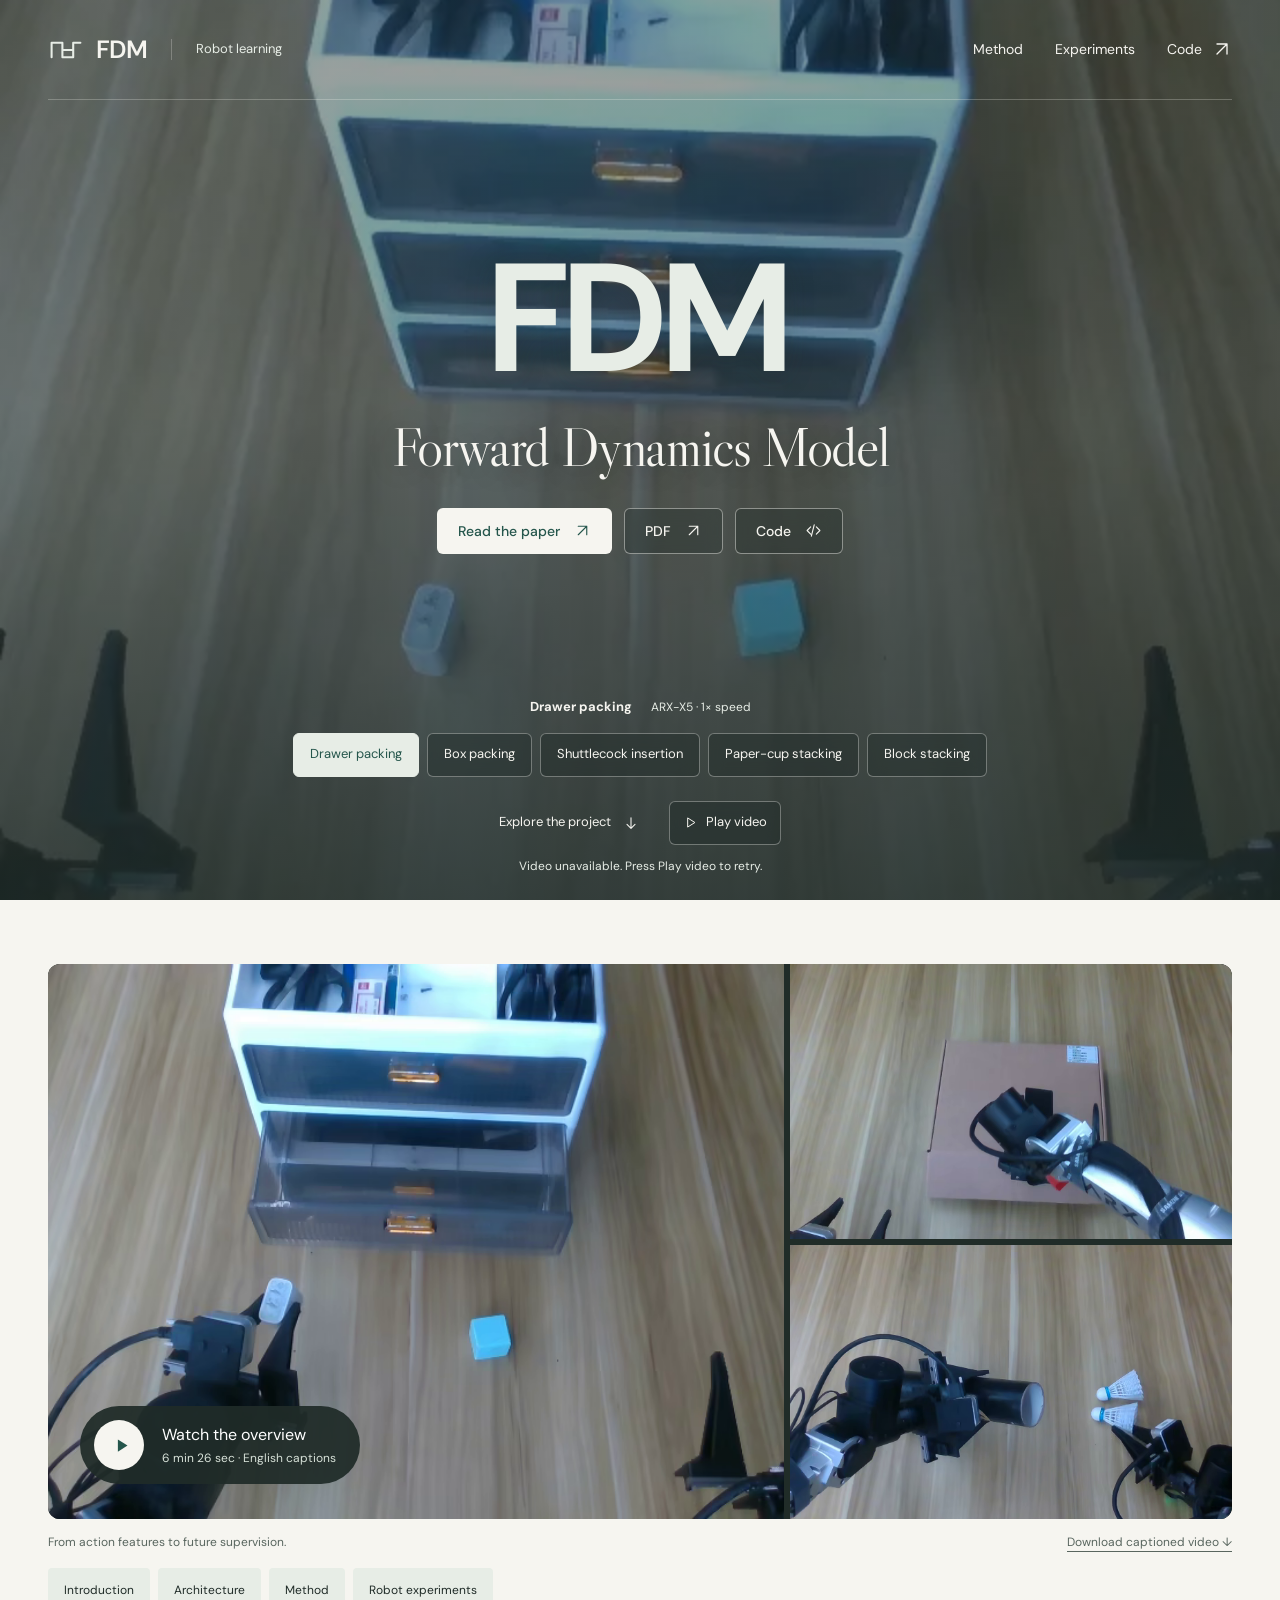
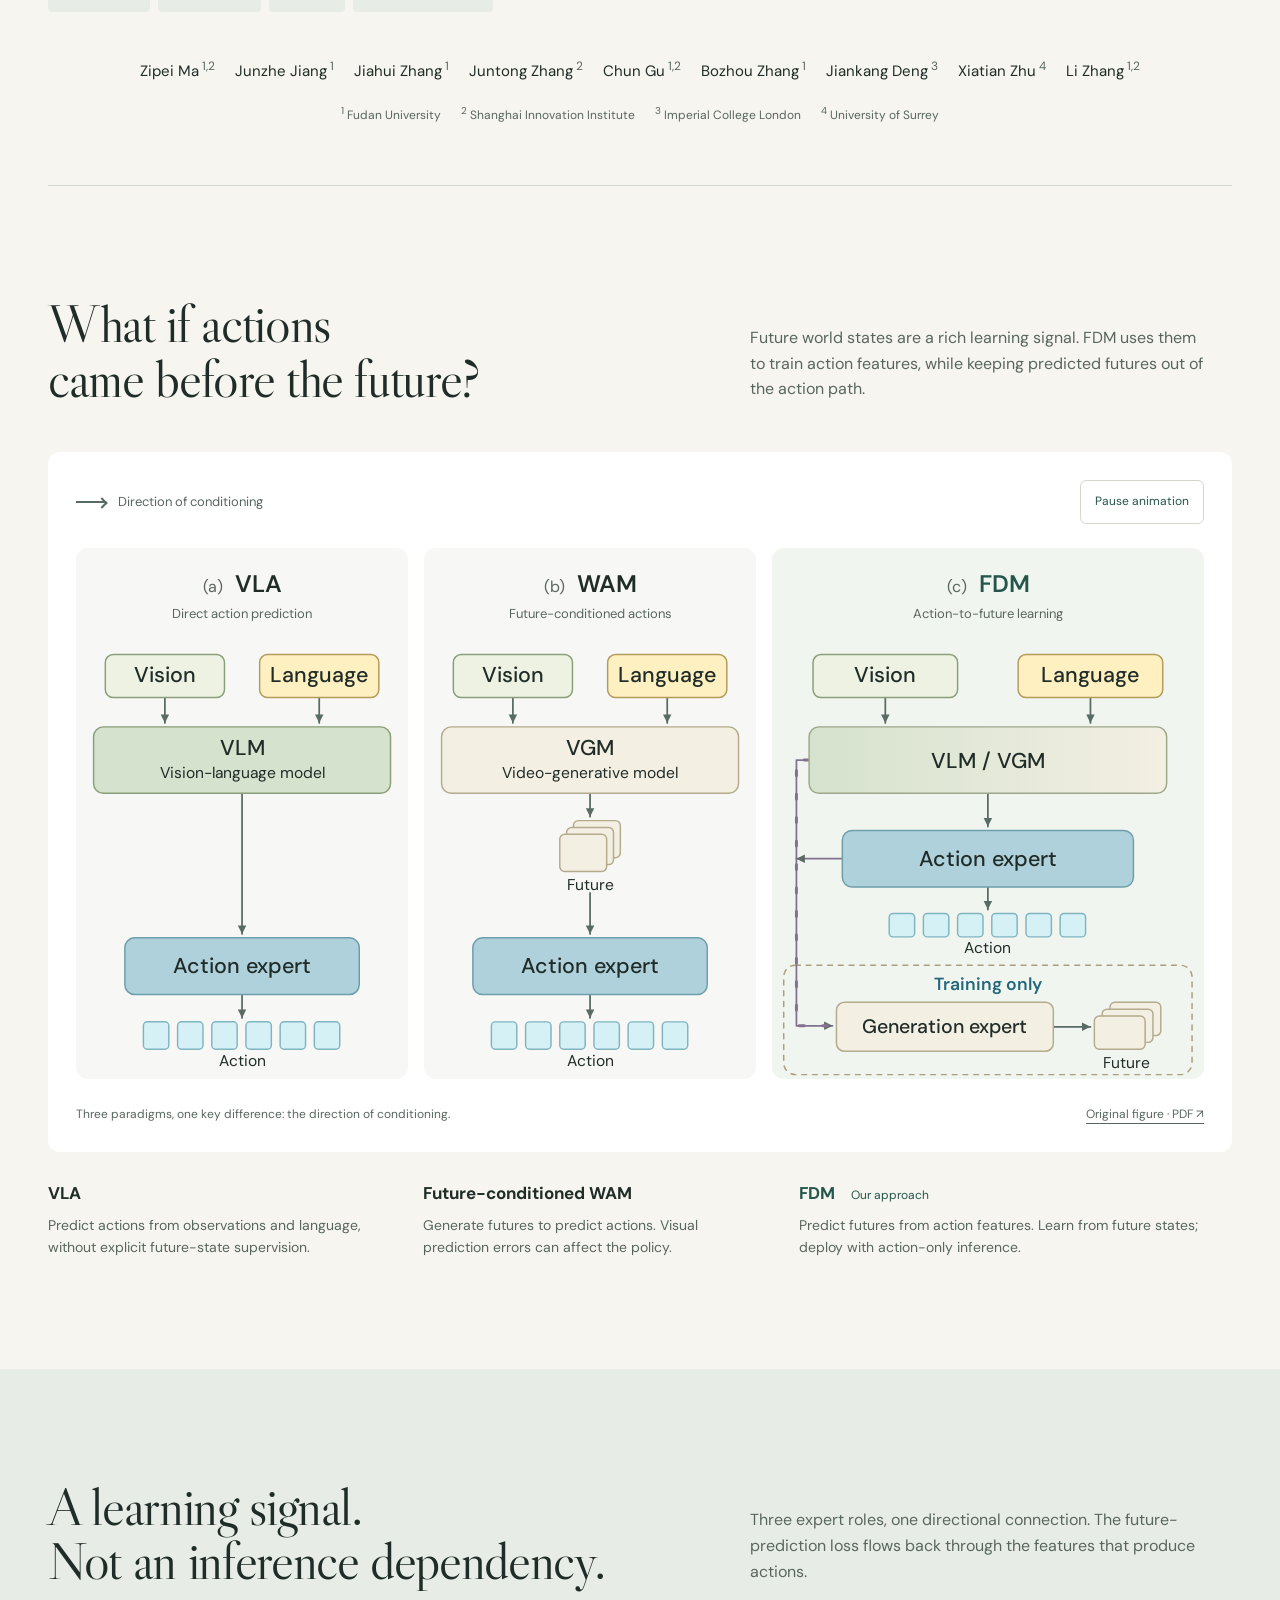
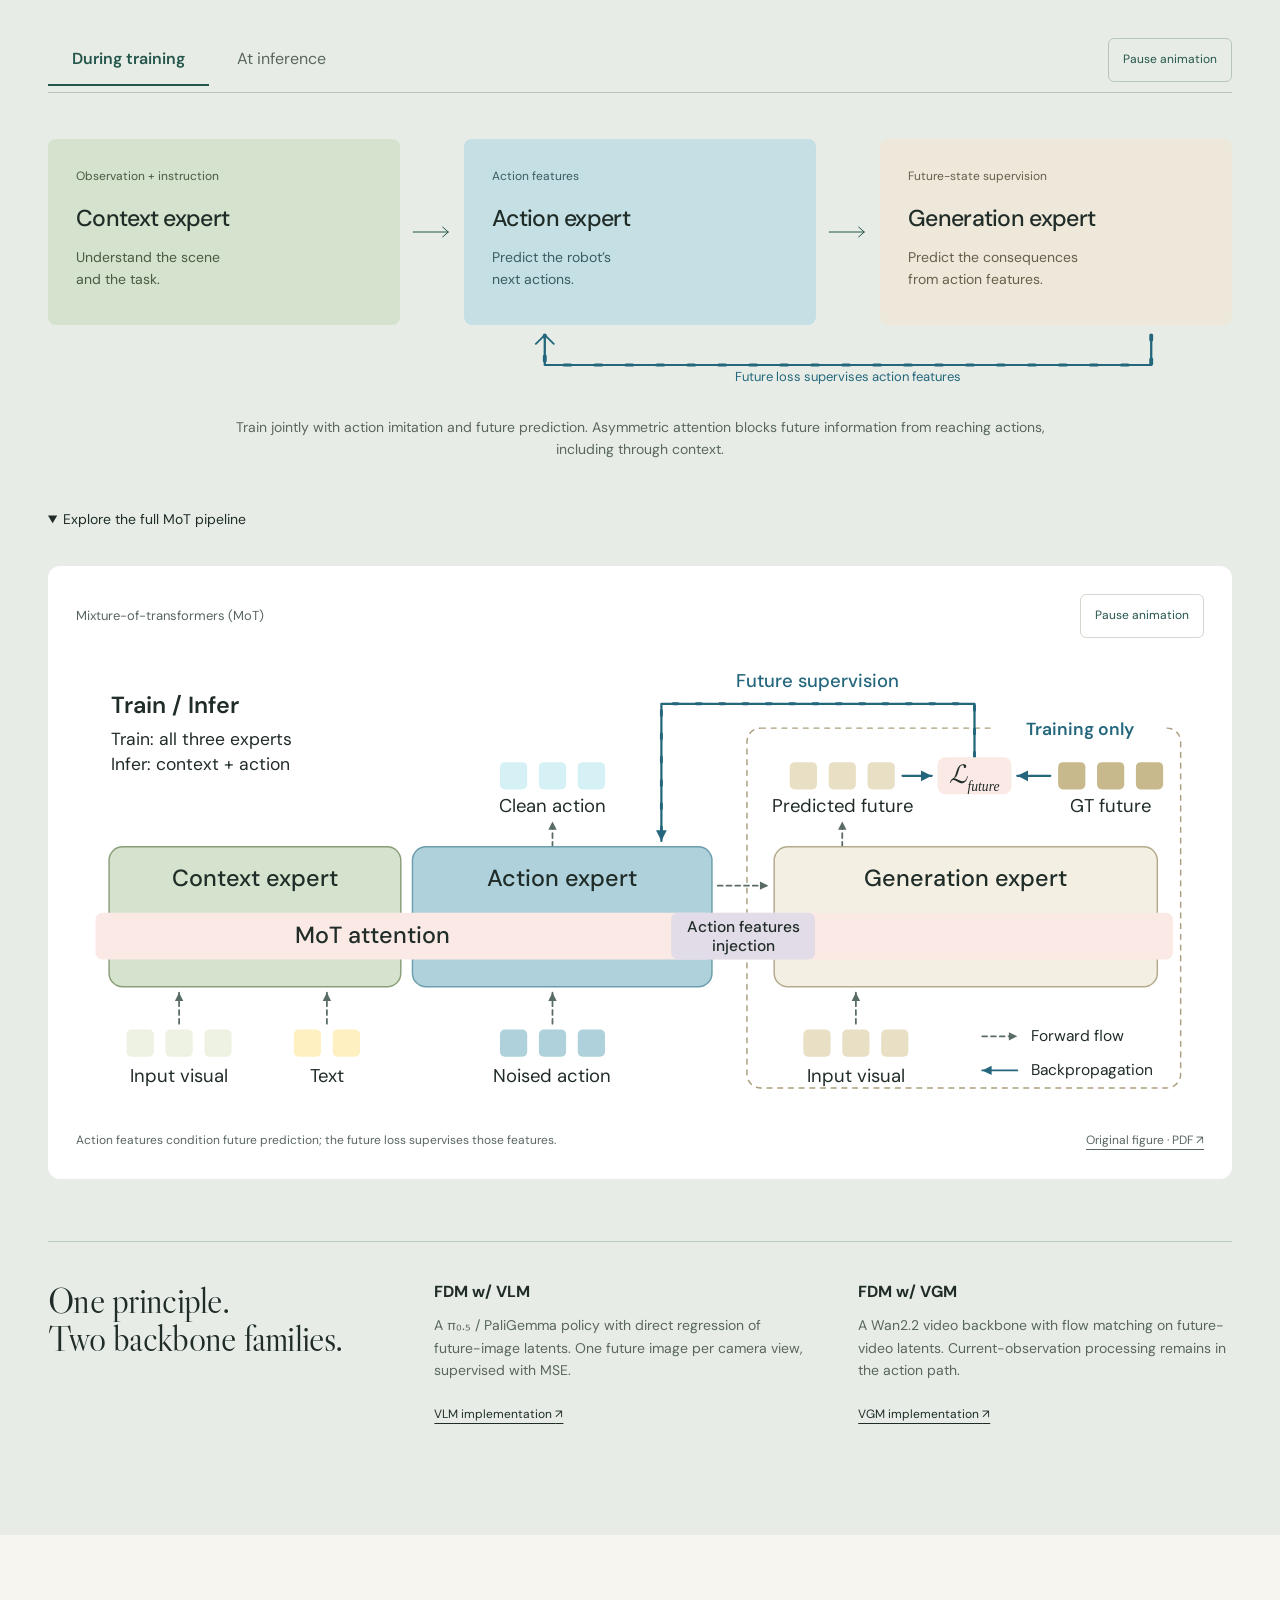
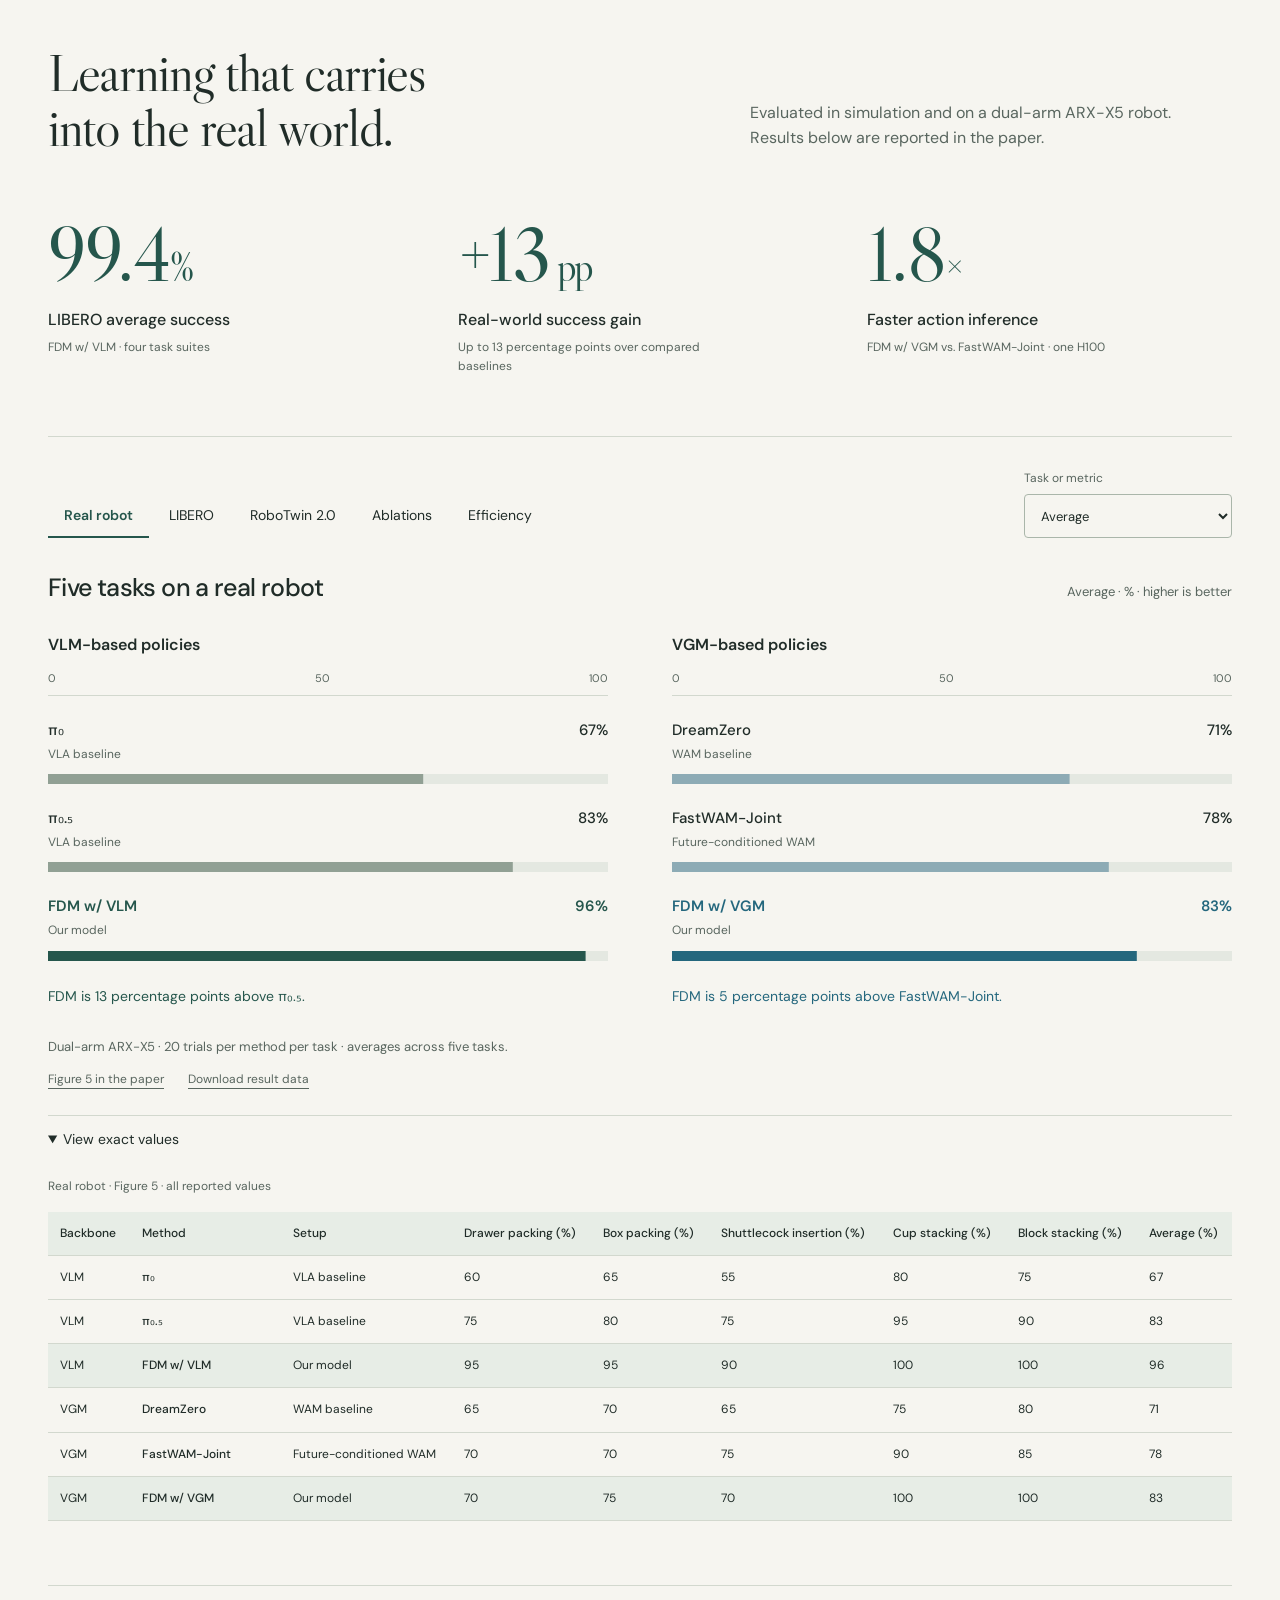
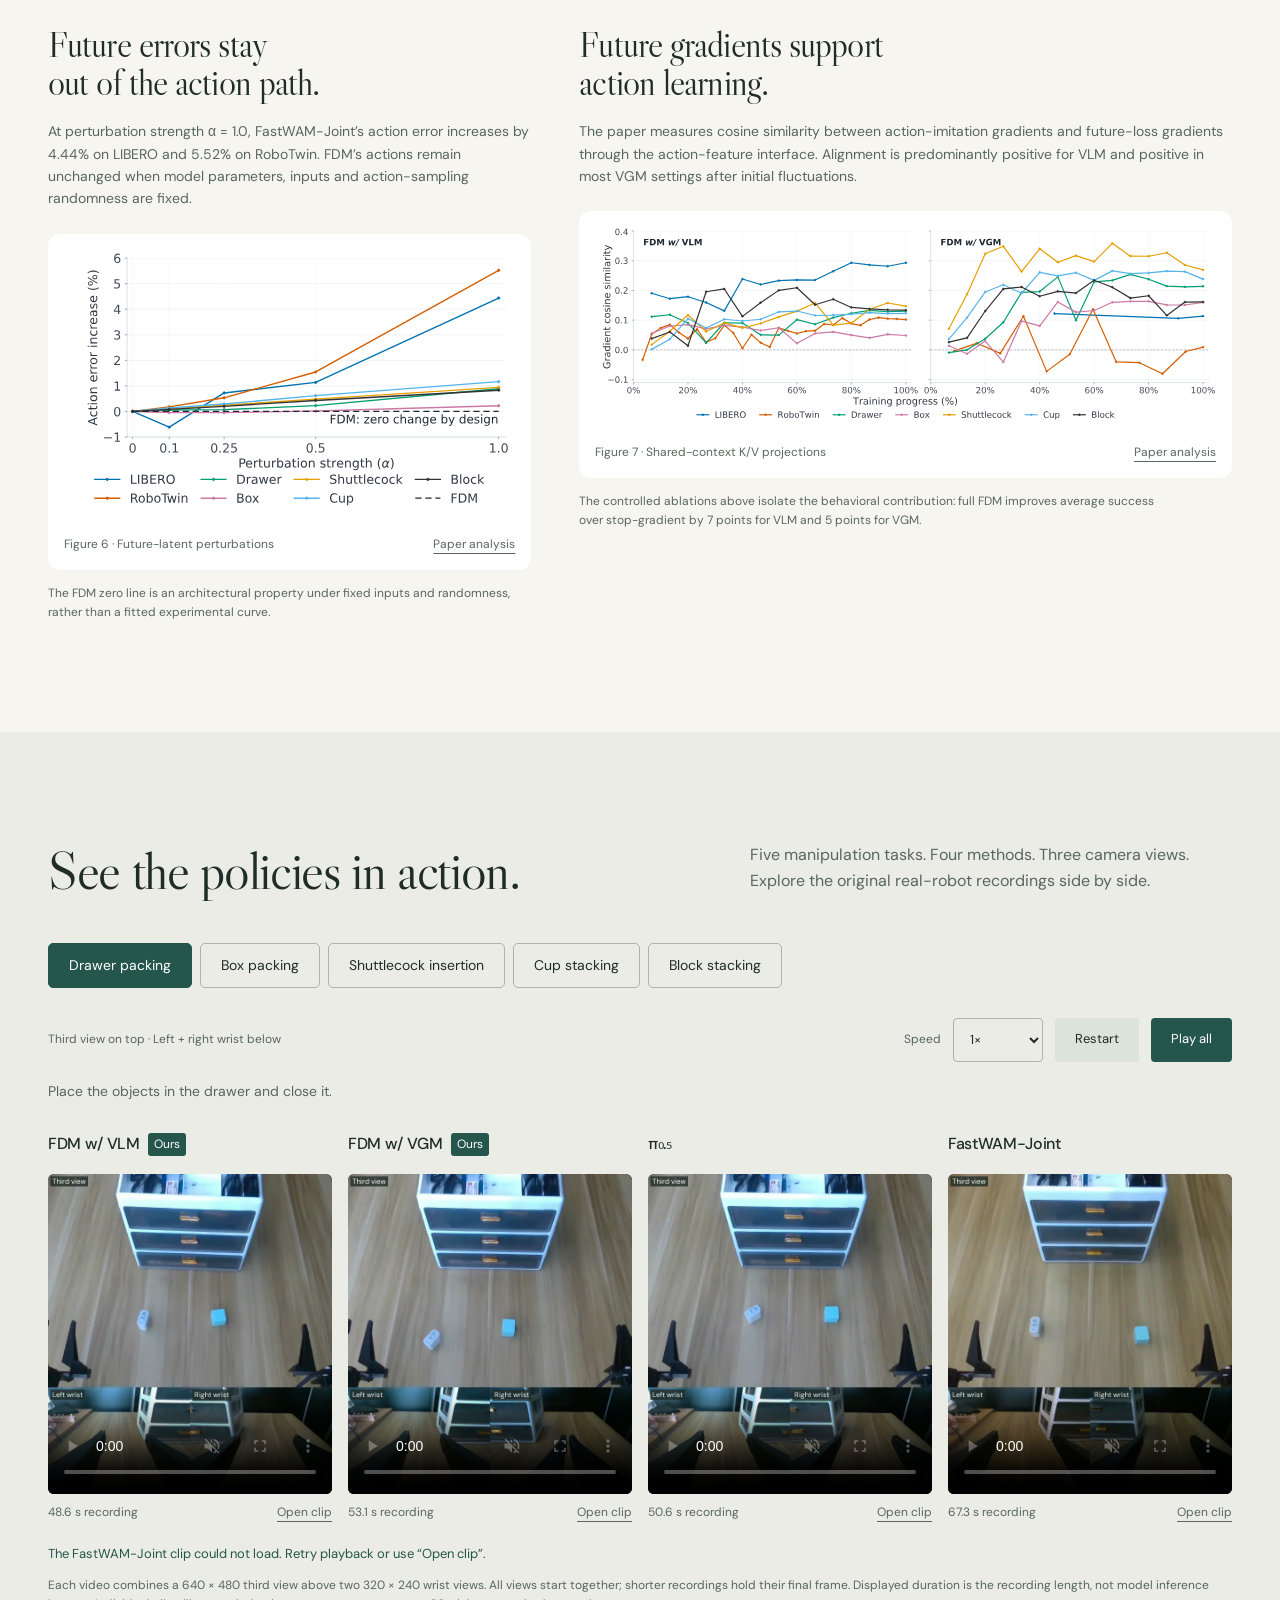
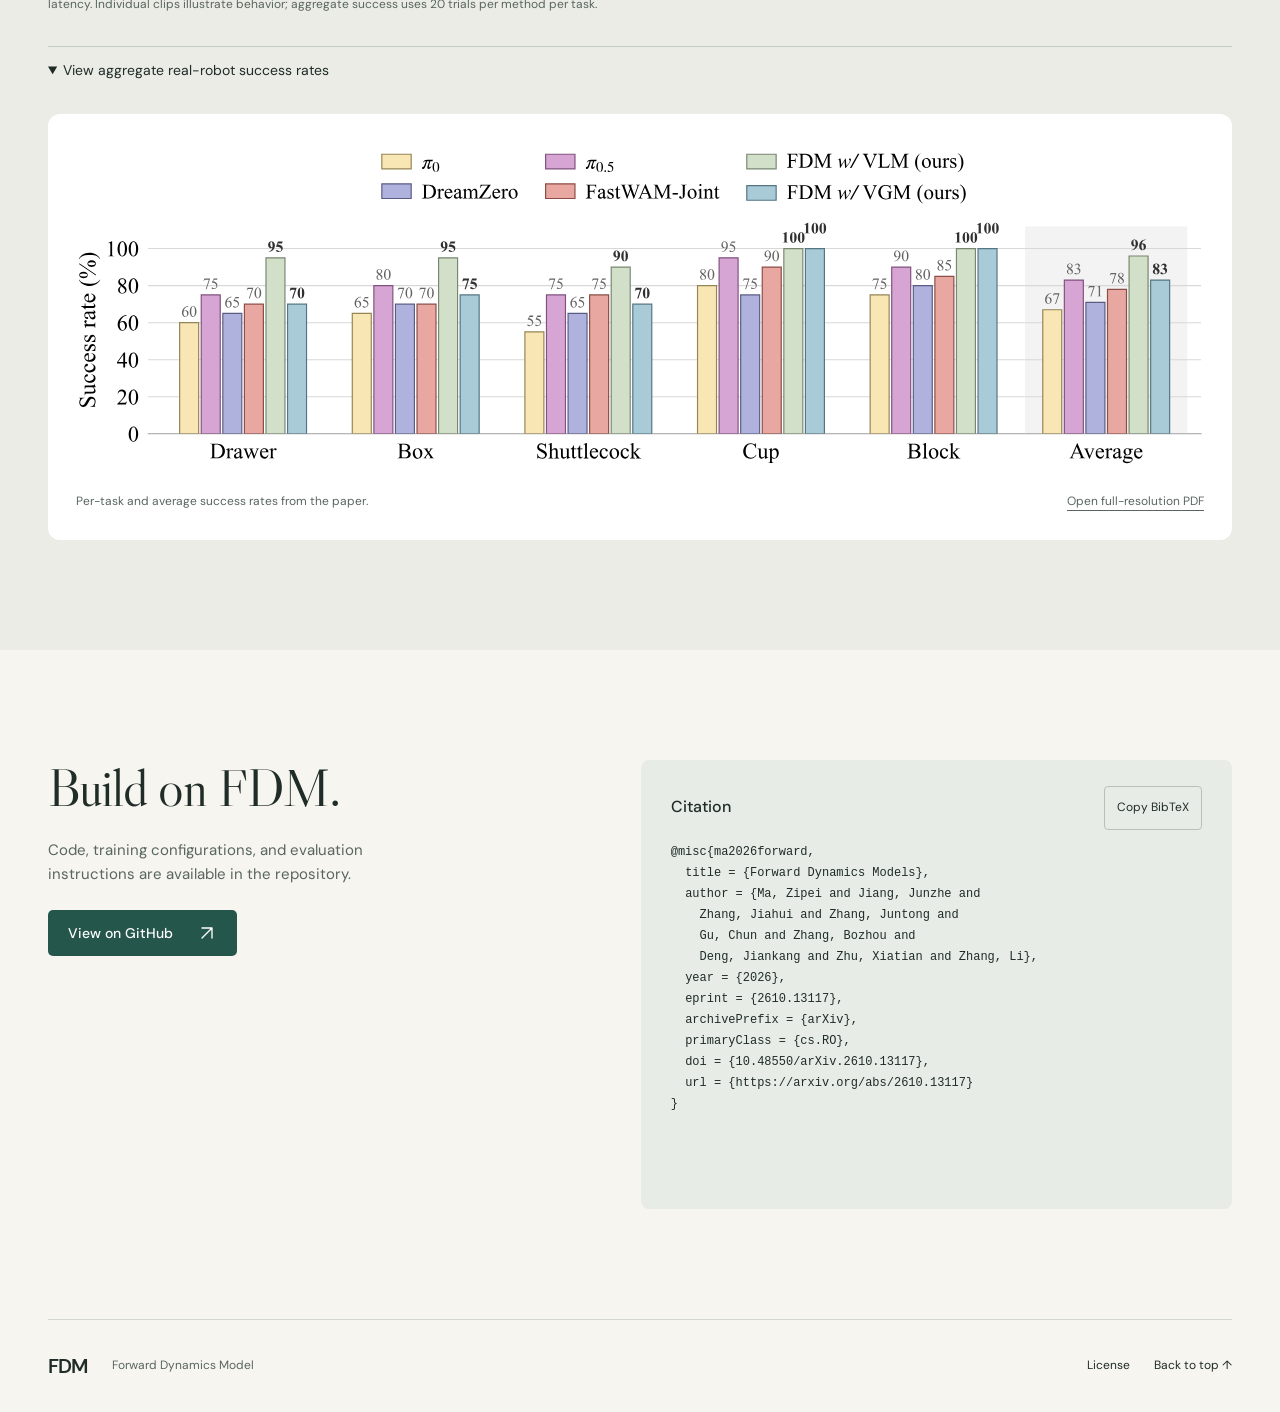
==== commit ce58a971: "[feat] Add interactive experiment results and refine flow diagrams" ====
--- a/docs/website/index.html
+++ b/docs/website/index.html
@@ -15,7 +15,9 @@
   <link rel="preload" href="assets/fonts/libre-caslon-display.ttf" as="font" type="font/ttf" crossorigin>
   <link rel="stylesheet" href="styles.css">
   <link rel="stylesheet" href="diagrams.css">
+  <link rel="stylesheet" href="results.css">
   <script src="app.js" defer></script>
+  <script src="results.js" defer></script>
 </head>
 <body>
 <a class="skip-link" href="#main">Skip to content</a>
@@ -71,7 +73,6 @@
       <figcaption id="demo-caption"><span>From action features to future supervision.</span><a href="assets/demo-captioned.mp4" download>Download captioned video <span aria-hidden="true">↓</span></a></figcaption>
     </figure>
     <nav class="demo-chapters" aria-label="Video chapters"><button type="button" data-seek="0">Introduction</button><button type="button" data-seek="12">Architecture</button><button type="button" data-seek="22">Method</button><button type="button" data-seek="119">Robot experiments</button></nav>
-    <details class="transcript"><summary>Video transcript</summary><p>FDM learns robotic actions with supervision from future world states. Unlike future-conditioned actions, FDM predicts future states from action features. During training, future prediction errors backpropagate through action features into the policy. At inference, FDM uses the current observation and instruction, skipping future generation.</p><p>The final sequences compare FDM w/ VLM, FDM w/ VGM, π₀.₅, and FastWAM-Joint on a dual-arm ARX-X5: drawer packing, box packing and closing, shuttlecock insertion, paper-cup stacking, and block stacking. All five embedded experiment videos play in full at 1× speed. <a href="assets/demo-transcript.txt">Read the full English transcript</a>.</p></details>
     <div class="credits">
       <p class="authors"><a href="https://xiao10ma.github.io/">Zipei Ma<sup>1,2</sup></a><a href="https://selfspin.github.io/">Junzhe Jiang<sup>1</sup></a><span>Jiahui Zhang<sup>1</sup></span><span>Juntong Zhang<sup>2</sup></span><span>Chun Gu<sup>1,2</sup></span><span>Bozhou Zhang<sup>1</sup></span><span>Jiankang Deng<sup>3</sup></span><a href="https://x-up-lab.github.io/">Xiatian Zhu<sup>4</sup></a><a href="https://lzrobots.github.io/">Li Zhang<sup>1,2</sup></a></p>
       <p class="affiliations"><span><sup>1</sup> Fudan University</span><span><sup>2</sup> Shanghai Innovation Institute</span><span><sup>3</sup> Imperial College London</span><span><sup>4</sup> University of Surrey</span></p>
@@ -151,7 +152,10 @@
             <desc id="fdm-description">Vision and language enter a VLM or VGM, then an action expert predicts actions. Context and action features also condition a generation expert to predict the future during training only. Future predictions never feed into the action expert.</desc>
             <defs>
               <marker id="fdm-arrow" viewBox="0 0 10 10" refX="9" refY="5" markerWidth="6" markerHeight="6" orient="auto-start-reverse"><path d="M1 1 9 5 1 9Z"/></marker>
-              <clipPath id="fdm-backbone-clip"><rect x="38" y="92" width="366" height="68" rx="10"/></clipPath>
+              <linearGradient id="fdm-backbone-fill" x1="0" y1="0" x2="1" y2="0">
+                <stop class="backbone-context" offset="0%"/>
+                <stop class="backbone-generation" offset="100%"/>
+              </linearGradient>
             </defs>
             <rect class="training-boundary" x="12" y="336" width="418" height="112" rx="12"/>
             <g class="diagram-edge"><path class="edge-track" d="M116 62V88"/><path class="flow-pulse" d="M116 62V88"/></g>
@@ -164,10 +168,6 @@
             <rect class="node-visual" x="42" y="18" width="148" height="44" rx="8"/>
             <rect class="node-language" x="252" y="18" width="148" height="44" rx="8"/>
             <text class="node-label" x="116" y="46">Vision</text><text class="node-label" x="326" y="46">Language</text>
-            <g class="backbone-halves" clip-path="url(#fdm-backbone-clip)">
-              <rect class="node-context" x="38" y="92" width="183" height="68"/>
-              <rect class="node-generation" x="221" y="92" width="183" height="68"/>
-            </g>
             <rect class="node-backbone" x="38" y="92" width="366" height="68" rx="10"/>
             <text class="node-label" x="221" y="134">VLM / VGM</text>
             <rect class="node-action" x="72" y="198" width="298" height="58" rx="10"/>
@@ -194,16 +194,21 @@
   <section class="pipeline-section section" id="pipeline" aria-labelledby="pipeline-title">
     <div class="wrap">
       <div class="section-heading"><h2 id="pipeline-title">A learning signal.<br>Not an inference dependency.</h2><p>Three expert roles, one directional connection. The future-prediction loss flows back through the features that produce actions.</p></div>
-      <div class="mode-controls" role="group" aria-label="Pipeline mode"><button type="button" class="selected" data-mode="training" aria-pressed="true">During training</button><button type="button" data-mode="inference" aria-pressed="false">At inference</button></div>
-      <div class="pipeline-display" id="pipeline-display" data-mode="training">
-        <div class="expert context-expert"><span class="expert-role">Observation + instruction</span><h3>Context expert</h3><p>Understand the scene<br>and the task.</p></div>
-        <svg class="flow-arrow" viewBox="0 0 64 24" aria-hidden="true"><path d="M2 12h56m-9-8 9 8-9 8"/></svg>
-        <div class="expert action-expert"><span class="expert-role">Action features</span><h3>Action expert</h3><p>Predict the robot’s<br>next actions.</p></div>
-        <svg class="flow-arrow generation-path" viewBox="0 0 64 24" aria-hidden="true"><path d="M2 12h56m-9-8 9 8-9 8"/></svg>
-        <div class="expert generation-expert"><span class="expert-role">Future-state supervision</span><h3>Generation expert</h3><p>Predict the consequences<br>from action features.</p><span class="skipped">Skipped at inference</span></div>
-        <div class="supervision-path"><svg viewBox="0 0 500 45" preserveAspectRatio="none" aria-hidden="true"><path d="M485 3v30H15V3m-7 9 7-9 7 9"/></svg><span>Future loss supervises action features</span></div>
-      </div>
-      <p class="mode-explanation" id="mode-explanation" aria-live="polite">Train jointly with action imitation and future prediction. Asymmetric attention blocks future information from reaching actions, including through context.</p>
+      <div class="pipeline-overview" id="pipeline-overview" data-flow-figure>
+        <div class="pipeline-toolbar">
+          <div class="mode-controls" role="group" aria-label="Pipeline mode"><button type="button" class="selected" data-mode="training" aria-pressed="true">During training</button><button type="button" data-mode="inference" aria-pressed="false">At inference</button></div>
+          <button class="diagram-playback" type="button" data-flow-toggle hidden>Pause animation</button>
+        </div>
+        <div class="pipeline-display" id="pipeline-display" data-mode="training">
+          <div class="expert context-expert"><span class="expert-role">Observation + instruction</span><h3>Context expert</h3><p>Understand the scene<br>and the task.</p></div>
+          <svg class="flow-arrow" viewBox="0 0 64 24" aria-hidden="true"><g class="diagram-edge"><path class="edge-track" d="M2 12H58"/><path class="flow-pulse" d="M2 12H58"/><path d="m49 4 9 8-9 8"/></g></svg>
+          <div class="expert action-expert"><span class="expert-role">Action features</span><h3>Action expert</h3><p>Predict the robot’s<br>next actions.</p></div>
+          <svg class="flow-arrow generation-path" viewBox="0 0 64 24" aria-hidden="true"><g class="diagram-edge"><path class="edge-track" d="M2 12H58"/><path class="flow-pulse" d="M2 12H58"/><path d="m49 4 9 8-9 8"/></g></svg>
+          <div class="expert generation-expert"><span class="expert-role">Future-state supervision</span><h3>Generation expert</h3><p>Predict the consequences<br>from action features.</p><span class="skipped">Skipped at inference</span></div>
+          <div class="supervision-path"><svg viewBox="0 0 500 45" preserveAspectRatio="none" aria-hidden="true"><g class="diagram-edge backprop-edge"><path class="edge-track" d="M485 3V33H15V3"/><path class="flow-pulse" d="M485 3V33H15V3"/><path d="m8 12 7-9 7 9"/></g></svg><span>Future loss supervises action features</span></div>
+        </div>
+        <p class="mode-explanation" id="mode-explanation" aria-live="polite">Train jointly with action imitation and future prediction. Asymmetric attention blocks future information from reaching actions, including through context.</p>
+      </div>
       <details class="technical-figure" open>
         <summary>Explore the full MoT pipeline</summary>
         <figure class="paper-figure vector-figure" id="pipeline-detail" data-mode="training" data-flow-figure>
@@ -252,9 +257,9 @@
                 <rect class="node-generation" x="718" y="190" width="394" height="144" rx="14"/>
                 <text class="node-label" x="915" y="230">Generation expert</text>
                 <rect class="attention-band" x="648" y="258" width="480" height="48" rx="7"/>
-                <rect class="injection-band" x="596" y="258" width="148" height="48" rx="7"/>
-                <text class="injection-label" x="670" y="278">Action features<tspan x="670" dy="19">injection</tspan></text>
-                <g class="diagram-edge conditioning-edge"><path class="edge-track" d="M660 230H712"/><path class="flow-pulse" d="M660 230H712"/></g>
+                <rect class="injection-band" x="612" y="258" width="148" height="48" rx="7"/>
+                <text class="injection-label" x="686" y="278">Action features<tspan x="686" dy="19">injection</tspan></text>
+                <g class="diagram-edge injection-edge"><path class="edge-track" d="M660 230H712"/><path class="flow-pulse" d="M660 230H712"/></g>
                 <g class="diagram-edge"><path class="edge-track" d="M802 372V340"/><path class="flow-pulse" d="M802 372V340"/></g>
                 <g class="future-tokens"><rect x="748" y="378" width="28" height="28" rx="5"/><rect x="788" y="378" width="28" height="28" rx="5"/><rect x="828" y="378" width="28" height="28" rx="5"/></g>
                 <text class="node-detail" x="802" y="432">Input visual</text>
@@ -290,7 +295,81 @@
   <section class="section wrap results-section" id="results" aria-labelledby="results-title">
     <div class="section-heading"><h2 id="results-title">Learning that carries<br>into the real world.</h2><p>Evaluated in simulation and on a dual-arm ARX-X5 robot. Results below are reported in the paper.</p></div>
     <div class="results-strip"><div><strong>99.4<span>%</span></strong><h3>LIBERO average success</h3><p>FDM w/ VLM · four task suites</p></div><div><strong>+13<span> pp</span></strong><h3>Real-world success gain</h3><p>Up to 13 percentage points over compared baselines</p></div><div><strong>1.8<span>×</span></strong><h3>Faster action inference</h3><p>FDM w/ VGM vs. FastWAM-Joint · one H100</p></div></div>
-    <details class="benchmark-details"><summary>See benchmark results and inference latency</summary><div class="table-scroll"><table><caption>Simulation success rates (%), as reported in the manuscript.</caption><thead><tr><th scope="col">Model</th><th scope="col">LIBERO average</th><th scope="col">RoboTwin clean</th><th scope="col">RoboTwin randomized</th><th scope="col">RoboTwin average</th></tr></thead><tbody><tr><th scope="row">FDM w/ VLM</th><td>99.4</td><td>81.54</td><td>80.86</td><td>81.20</td></tr><tr><th scope="row">FDM w/ VGM</th><td>98.1</td><td>88.84</td><td>89.62</td><td>89.23</td></tr></tbody></table></div><p class="latency-note">Action-chunk latency on one H100: π₀.₅ 203.77 ms; FDM w/ VLM 202.98 ms; FastWAM-Joint 446.55 ms; FDM w/ VGM 253.45 ms. Comparisons use matched settings within each backbone family.</p></details>
+    <div class="results-explorer" id="results-explorer" data-dataset="real">
+      <div class="results-controls" hidden>
+        <div class="results-views" role="group" aria-label="Select an experiment"><button type="button" data-results-view="real" aria-pressed="true">Real robot</button><button type="button" data-results-view="libero" aria-pressed="false">LIBERO</button><button type="button" data-results-view="robotwin" aria-pressed="false">RoboTwin 2.0</button><button type="button" data-results-view="ablations" aria-pressed="false">Ablations</button><button type="button" data-results-view="efficiency" aria-pressed="false">Efficiency</button></div>
+        <div class="results-filter"><label for="result-metric">Task or metric</label><select id="result-metric"><option value="average">Average</option></select></div>
+      </div>
+      <div class="results-chart-heading"><h3 id="results-view-title">Five tasks on a real robot</h3><p id="results-measure">Average · % · higher is better</p></div>
+      <div class="result-families" aria-describedby="results-protocol">
+        <section class="result-family" data-result-family="vlm" aria-labelledby="result-vlm-title">
+          <h4 id="result-vlm-title">VLM-based policies</h4>
+          <div class="result-axis" aria-hidden="true"><span>0</span><span>50</span><span>100</span></div>
+          <div class="result-bars">
+          <div class="result-row">
+            <div class="result-row-heading"><span class="result-name">π₀</span><span class="result-value">67%</span></div>
+            <p class="result-detail">VLA baseline</p>
+            <div class="result-track" aria-hidden="true"><span class="result-bar" style="--bar-scale: 0.67"></span></div>
+          </div>
+          <div class="result-row">
+            <div class="result-row-heading"><span class="result-name">π₀.₅</span><span class="result-value">83%</span></div>
+            <p class="result-detail">VLA baseline</p>
+            <div class="result-track" aria-hidden="true"><span class="result-bar" style="--bar-scale: 0.83"></span></div>
+          </div>
+          <div class="result-row result-ours">
+            <div class="result-row-heading"><span class="result-name">FDM w/ VLM</span><span class="result-value">96%</span></div>
+            <p class="result-detail">Our model</p>
+            <div class="result-track" aria-hidden="true"><span class="result-bar" style="--bar-scale: 0.96"></span></div>
+          </div>
+          </div>
+          <p class="result-insight">FDM is 13 percentage points above π₀.₅.</p>
+        </section>
+        <section class="result-family" data-result-family="vgm" aria-labelledby="result-vgm-title">
+          <h4 id="result-vgm-title">VGM-based policies</h4>
+          <div class="result-axis" aria-hidden="true"><span>0</span><span>50</span><span>100</span></div>
+          <div class="result-bars">
+          <div class="result-row">
+            <div class="result-row-heading"><span class="result-name">DreamZero</span><span class="result-value">71%</span></div>
+            <p class="result-detail">WAM baseline</p>
+            <div class="result-track" aria-hidden="true"><span class="result-bar" style="--bar-scale: 0.71"></span></div>
+          </div>
+          <div class="result-row">
+            <div class="result-row-heading"><span class="result-name">FastWAM-Joint</span><span class="result-value">78%</span></div>
+            <p class="result-detail">Future-conditioned WAM</p>
+            <div class="result-track" aria-hidden="true"><span class="result-bar" style="--bar-scale: 0.78"></span></div>
+          </div>
+          <div class="result-row result-ours">
+            <div class="result-row-heading"><span class="result-name">FDM w/ VGM</span><span class="result-value">83%</span></div>
+            <p class="result-detail">Our model</p>
+            <div class="result-track" aria-hidden="true"><span class="result-bar" style="--bar-scale: 0.83"></span></div>
+          </div>
+          </div>
+          <p class="result-insight">FDM is 5 percentage points above FastWAM-Joint.</p>
+        </section>
+      </div>
+      <p class="results-protocol" id="results-protocol">Dual-arm ARX-X5 · 20 trials per method per task · averages across five tasks.</p>
+      <div class="results-sources"><a id="results-source" href="https://arxiv.org/pdf/2610.13117#page=8">Figure 5 in the paper</a><a href="assets/results.json" download>Download result data</a></div>
+      <p class="visually-hidden" id="results-status" role="status" aria-live="polite"></p>
+      <details class="results-table" open><summary>View exact values</summary>
+        <div class="table-scroll" id="result-table" tabindex="0" role="region" aria-label="Reported experiment values">
+          <table><caption>Real robot · Figure 5 · all reported values</caption><thead><tr><th scope="col">Backbone</th><th scope="col">Method</th><th scope="col">Setup</th><th scope="col">Drawer packing (%)</th><th scope="col">Box packing (%)</th><th scope="col">Shuttlecock insertion (%)</th><th scope="col">Cup stacking (%)</th><th scope="col">Block stacking (%)</th><th scope="col">Average (%)</th></tr></thead><tbody><tr><td>VLM</td><th scope="row">π₀</th><td>VLA baseline</td><td>60</td><td>65</td><td>55</td><td>80</td><td>75</td><td>67</td></tr><tr><td>VLM</td><th scope="row">π₀.₅</th><td>VLA baseline</td><td>75</td><td>80</td><td>75</td><td>95</td><td>90</td><td>83</td></tr><tr class="result-table-ours"><td>VLM</td><th scope="row">FDM w/ VLM</th><td>Our model</td><td>95</td><td>95</td><td>90</td><td>100</td><td>100</td><td>96</td></tr><tr><td>VGM</td><th scope="row">DreamZero</th><td>WAM baseline</td><td>65</td><td>70</td><td>65</td><td>75</td><td>80</td><td>71</td></tr><tr><td>VGM</td><th scope="row">FastWAM-Joint</th><td>Future-conditioned WAM</td><td>70</td><td>70</td><td>75</td><td>90</td><td>85</td><td>78</td></tr><tr class="result-table-ours"><td>VGM</td><th scope="row">FDM w/ VGM</th><td>Our model</td><td>70</td><td>75</td><td>70</td><td>100</td><td>100</td><td>83</td></tr></tbody></table>
+        </div>
+      </details>
+    </div>
+    <div class="result-analyses">
+      <article class="result-analysis">
+        <h3>Future errors stay<br>out of the action path.</h3>
+        <p>At perturbation strength α = 1.0, FastWAM-Joint’s action error increases by 4.44% on LIBERO and 5.52% on RoboTwin. FDM’s actions remain unchanged when model parameters, inputs and action-sampling randomness are fixed.</p>
+        <figure><a href="assets/future-perturbation.pdf" aria-label="Open the original future-perturbation figure"><img src="assets/future-perturbation.svg" width="720" height="432" loading="lazy" alt="FastWAM-Joint action error generally increases with future perturbation strength across seven settings. FDM is a dashed zero line representing architectural invariance."></a><figcaption><span>Figure 6 · Future-latent perturbations</span><a href="https://arxiv.org/pdf/2610.13117#page=9">Paper analysis</a></figcaption></figure>
+        <p class="analysis-note">The FDM zero line is an architectural property under fixed inputs and randomness, rather than a fitted experimental curve.</p>
+      </article>
+      <article class="result-analysis">
+        <h3>Future gradients support<br>action learning.</h3>
+        <p>The paper measures cosine similarity between action-imitation gradients and future-loss gradients through the action-feature interface. Alignment is predominantly positive for VLM and positive in most VGM settings after initial fluctuations.</p>
+        <figure><a href="assets/gradient-alignment.pdf" aria-label="Open the original gradient-alignment figure"><img src="assets/gradient-alignment.svg" width="1152" height="374" loading="lazy" alt="Gradient cosine similarity over training progress for FDM with VLM and VGM, across LIBERO, RoboTwin and five real-robot tasks."></a><figcaption><span>Figure 7 · Shared-context K/V projections</span><a href="https://arxiv.org/pdf/2610.13117#page=10">Paper analysis</a></figcaption></figure>
+        <p class="analysis-note">The controlled ablations above isolate the behavioral contribution: full FDM improves average success over stop-gradient by 7 points for VLM and 5 points for VGM.</p>
+      </article>
+    </div>
   </section>
 
   <section class="experiments-section section" id="experiments" aria-labelledby="experiments-title">
@@ -303,7 +382,7 @@
       <noscript><p>Enable JavaScript to switch tasks and play comparisons. You can also <a href="assets/comparisons/drawer/FDM-VLM.mp4">watch the drawer-packing FDM w/ VLM recording</a>.</p></noscript>
       <p id="playback-status" class="playback-status" role="status">Select a task, then play the four recordings together.</p>
       <p class="experiment-note">Each video combines a 640 × 480 third view above two 320 × 240 wrist views. All views start together; shorter recordings hold their final frame. Displayed duration is the recording length, not model inference latency. Individual clips illustrate behavior; aggregate success uses 20 trials per method per task.</p>
-      <details class="real-results"><summary>View aggregate real-robot success rates</summary><figure class="paper-figure"><img src="assets/real_results_bar.webp" width="2152" height="620" loading="lazy" alt="Paper figure comparing per-task and average success over five real-robot tasks, with 20 trials per method per task. Both FDM variants outperform their corresponding comparison methods on average."><figcaption>Per-task and average success rates from the paper. <a href="assets/real_results_bar.pdf">Open full-resolution PDF</a></figcaption></figure></details>
+      <details class="real-results" open><summary>View aggregate real-robot success rates</summary><figure class="paper-figure"><img src="assets/real_results_bar.svg" width="2152" height="620" loading="lazy" alt="Paper figure comparing per-task and average success over five real-robot tasks, with 20 trials per method per task. Both FDM variants outperform their corresponding comparison methods on average."><figcaption>Per-task and average success rates from the paper. <a href="assets/real_results_bar.pdf">Open full-resolution PDF</a></figcaption></figure></details>
     </div>
   </section>
 
--- a/docs/website/diagrams.css
+++ b/docs/website/diagrams.css
@@ -1,5 +1,5 @@
 /* Live, selectable vector versions of the paper's two method figures. */
-.vector-figure {
+.vector-figure, .pipeline-overview {
   --diagram-context: #d5e2cd;
   --diagram-action: #afd1dc;
   --diagram-generation: #f3efe3;
@@ -46,6 +46,25 @@
 }
 .diagram-playback:hover { background: var(--sage); }
 
+.pipeline-overview { --diagram-forward: var(--green); }
+.pipeline-toolbar {
+  display: flex;
+  align-items: center;
+  flex-wrap: wrap;
+  gap: 8px 20px;
+  margin-bottom: 32px;
+  padding-bottom: 6px;
+  border-bottom: 1px solid #b8c6b8;
+}
+.pipeline-toolbar .mode-controls { margin-bottom: 0; border-bottom: 0; }
+.pipeline-toolbar .diagram-playback { margin-left: auto; border-color: #b8c6b8; }
+.pipeline-overview .backprop-edge { --flow-color: var(--diagram-feedback); }
+.pipeline-overview .supervision-path { color: var(--diagram-feedback); }
+.pipeline-display[data-mode="inference"] :is(.generation-path, .supervision-path) .flow-pulse {
+  animation-play-state: paused;
+  opacity: 0;
+}
+
 .architecture-grid { display: grid; grid-template-columns: 1fr 1fr 1.3fr; gap: 16px; }
 .architecture-panel { min-width: 0; padding-top: 20px; background: #f7f8f5; border-radius: 12px; }
 .architecture-panel h3 { color: var(--ink); font-size: 24px; font-weight: 600; text-align: center; }
@@ -74,7 +93,9 @@
 .vector-figure .node-action, .vector-figure .noised-tokens { fill: var(--diagram-action); stroke: #6c9eab; }
 .vector-figure .node-generation, .vector-figure .future-frames { fill: var(--diagram-generation); stroke: #b4aa8c; }
 .vector-figure .node-backbone { fill: none; stroke: #9ea889; }
-.fdm-diagram .backbone-halves rect { stroke: none; }
+.fdm-diagram .node-backbone { fill: url(#fdm-backbone-fill); }
+.fdm-diagram .backbone-context { stop-color: var(--diagram-context); }
+.fdm-diagram .backbone-generation { stop-color: var(--diagram-generation); }
 .vector-figure .action-tokens { fill: #d5f1f5; stroke: #80b4c1; }
 .vector-figure .future-tokens { fill: #e8dfc4; stroke: none; }
 .vector-figure .ground-truth-tokens { fill: #c7b98c; stroke: none; }
@@ -106,6 +127,7 @@
 .mot-diagram .diagram-note { text-anchor: start; font-size: 18px; }
 .mot-diagram .node-label { font-size: 24px; }
 .mot-diagram .node-detail { font-size: 19px; }
+.mot-diagram :is(.action-tokens, .noised-tokens, .visual-tokens, .language-tokens) { stroke: none; }
 .mot-diagram .label-ground { fill: var(--white); stroke: none; }
 .mot-diagram .attention-band, .mot-diagram .loss-node { fill: #fbe9e5; stroke: none; }
 .mot-diagram .injection-band { fill: #e2dce8; stroke: none; }
@@ -117,7 +139,7 @@
 .mot-diagram .backprop-edge .edge-track { stroke-width: 2.3; }
 .mot-diagram .diagram-edge:not(.backprop-edge) .edge-track { stroke-dasharray: 5 4; }
 .mot-diagram .legend-text { font-size: 16px; text-anchor: start; }
-.mot-diagram .legend-forward { stroke: var(--diagram-forward); stroke-dasharray: 5 4; marker-end: url(#mot-forward-arrow); }
+.mot-diagram .legend-forward { stroke: var(--diagram-forward); stroke-width: 1.8; stroke-dasharray: 5 4; marker-end: url(#mot-forward-arrow); }
 .mot-diagram .legend-backprop { stroke: var(--diagram-feedback); stroke-width: 2; marker-end: url(#mot-feedback-arrow); }
 .mot-diagram .inference-boundary { fill: #f7f8f5; stroke: #aab6aa; stroke-dasharray: 5 6; }
 .mot-diagram .inference-only .node-detail { font-size: 17px; fill: var(--muted); }
--- a/docs/website/results.css
+++ b/docs/website/results.css
@@ -0,0 +1,76 @@
+.results-explorer { margin-top: 20px; border-top: 1px solid var(--line); padding-top: 32px; }
+.results-controls { display: flex; align-items: end; justify-content: space-between; flex-wrap: wrap; gap: 24px; }
+.results-views { display: flex; flex-wrap: wrap; gap: 4px; }
+.results-views button { padding: 10px 16px; background: transparent; border-bottom: 2px solid transparent; font-size: 14px; }
+.results-views button:hover { background: var(--sage); }
+.results-views button[aria-pressed=true] { color: var(--green); border-color: var(--green); font-weight: 600; }
+.results-filter { display: grid; gap: 6px; }
+.results-filter label { color: var(--muted); font-size: 12px; }
+.results-filter select { min-width: 208px; }
+.results-chart-heading { display: flex; align-items: baseline; justify-content: space-between; flex-wrap: wrap; gap: 12px; margin-top: 34px; }
+.results-chart-heading h3 { font-size: 25px; font-weight: 500; letter-spacing: -.025em; }
+.results-chart-heading p { font-size: 13px; color: var(--muted); }
+.result-families { display: grid; grid-template-columns: 1fr 1fr; gap: 64px; margin-top: 30px; }
+.result-family { min-width: 0; }
+.result-family h4 { font-size: 16px; font-weight: 600; }
+.result-axis { display: flex; justify-content: space-between; color: var(--muted); font-size: 11px; font-variant-numeric: tabular-nums; padding-block: 14px 8px; border-bottom: 1px solid var(--line); }
+.result-row { padding-top: 22px; }
+.result-row-heading { display: flex; justify-content: space-between; align-items: baseline; gap: 16px; font-size: 15px; }
+.result-name { font-weight: 500; }
+.result-value { flex-shrink: 0; font-weight: 500; font-variant-numeric: tabular-nums; }
+.result-detail { margin-top: 3px; font-size: 12px; color: var(--muted); }
+.result-track { height: 10px; margin-top: 10px; background: #e4e8e1; overflow: hidden; }
+.result-bar { display: block; height: 100%; background: #91a094; transform: scaleX(var(--bar-scale)); transform-origin: left; transition: transform .45s var(--ease); }
+.result-ours .result-name, .result-ours .result-value { color: var(--green); font-weight: 600; }
+.result-ours .result-bar { background: var(--green); }
+[data-result-family="vgm"] .result-bar { background: #8dabb5; }
+[data-result-family="vgm"] .result-ours .result-bar { background: #24677d; }
+[data-result-family="vgm"] .result-ours .result-name,
+[data-result-family="vgm"] .result-ours .result-value { color: #24677d; }
+.result-insight { margin-top: 24px; color: var(--green); font-size: 14px; }
+[data-result-family="vgm"] .result-insight { color: #24677d; }
+.results-protocol { margin-top: 30px; font-size: 13px; color: var(--muted); max-width: 100%; }
+.results-sources { display: flex; flex-wrap: wrap; gap: 10px 24px; font-size: 12px; color: var(--muted); margin-top: 12px; }
+.results-table { margin-top: 26px; border-top: 1px solid var(--line); }
+.results-table .table-scroll:focus-visible { outline: 3px solid var(--green); outline-offset: 4px; }
+.results-table table { font-size: 12px; }
+.results-table th, .results-table td { padding: 12px; }
+.results-table th[scope="row"] { min-width: 148px; }
+.results-table td { white-space: nowrap; }
+.result-table-ours { background: #e7ede6; }
+.result-analyses { display: grid; grid-template-columns: 1fr 1.35fr; gap: 48px; margin-top: 64px; padding-top: 40px; border-top: 1px solid var(--line); }
+.result-analysis { min-width: 0; }
+.result-analysis h3 { font: 36px/1.06 'Libre Caslon Display', Georgia, serif; letter-spacing: -.025em; margin-bottom: 18px; }
+.result-analysis p { font-size: 14px; color: var(--muted); }
+.result-analysis figure { margin-top: 24px; padding: 16px; background: var(--white); border-radius: 12px; }
+.result-analysis figure a:first-child { display: block; overflow-x: auto; scrollbar-width: thin; }
+.result-analysis img { width: 100%; }
+.result-analysis:first-child img { min-width: 420px; }
+.result-analysis:last-child img { min-width: 600px; }
+.result-analysis figcaption { flex-wrap: wrap; font-size: 12px; }
+.result-analysis .analysis-note { font-size: 12px; margin-top: 14px; }
+.visually-hidden { position: absolute; width: 1px; height: 1px; padding: 0; margin: -1px; overflow: hidden; clip-path: inset(50%); white-space: nowrap; border: 0; }
+@media (max-width: 1050px) {
+  .result-families { gap: 36px; }
+  .result-analyses { grid-template-columns: 1fr; gap: 40px; }
+  .result-analysis figure { max-width: 760px; }
+  .result-analysis:first-child figure { max-width: 540px; }
+}
+@media (max-width: 700px) {
+  .results-controls { align-items: stretch; gap: 20px; }
+  .results-views { gap: 4px 0; }
+  .results-views button { font-size: 13px; padding: 10px 12px; }
+  .results-filter { width: 100%; }
+  .results-chart-heading { margin-top: 28px; }
+  .results-chart-heading h3 { font-size: 23px; }
+  .result-families { grid-template-columns: 1fr; gap: 36px; }
+  .result-row-heading { font-size: 14px; }
+  .result-detail { font-size: 12px; }
+  .result-analysis h3 { font-size: 32px; }
+  .result-analysis figure { padding: 12px; }
+  .result-analysis p { font-size: 13px; }
+  .results-table th, .results-table td { font-size: 12px; }
+}
+@media (prefers-reduced-motion: reduce) {
+  .result-bar { transition: none; }
+}
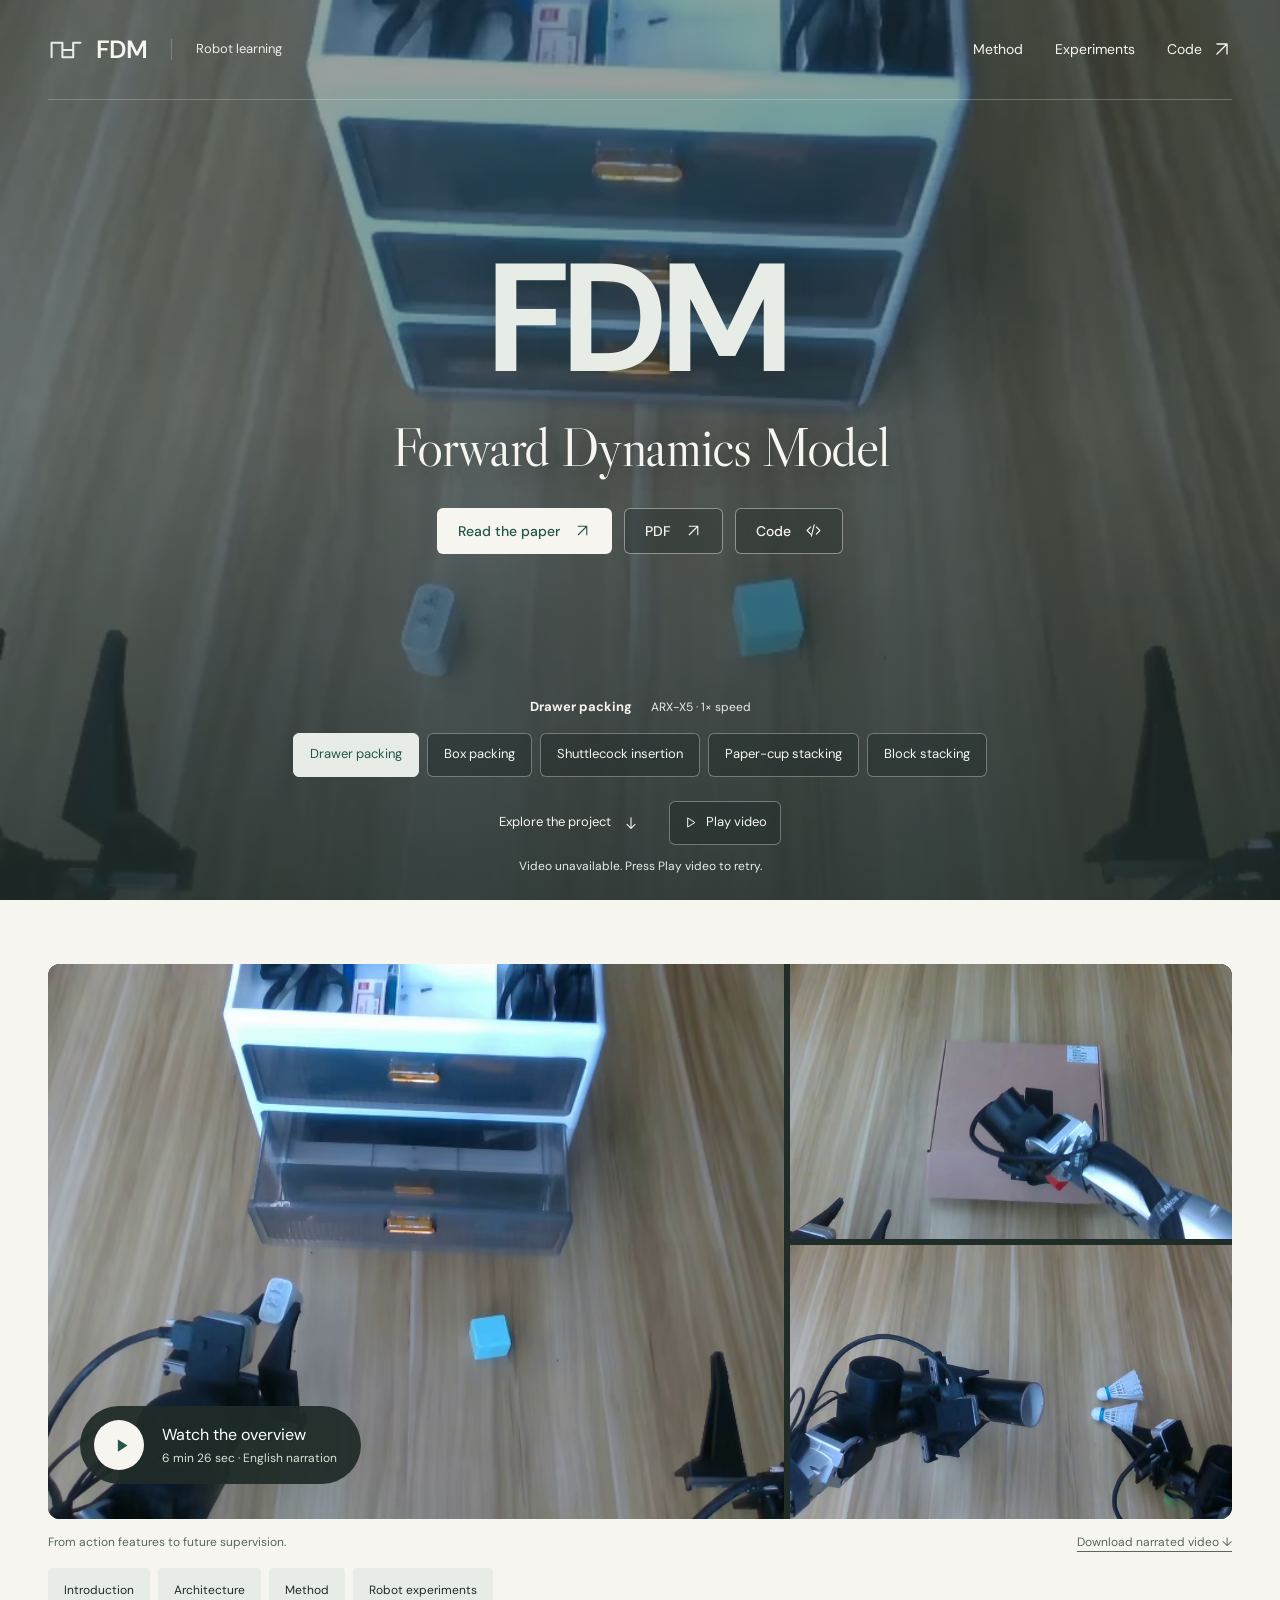
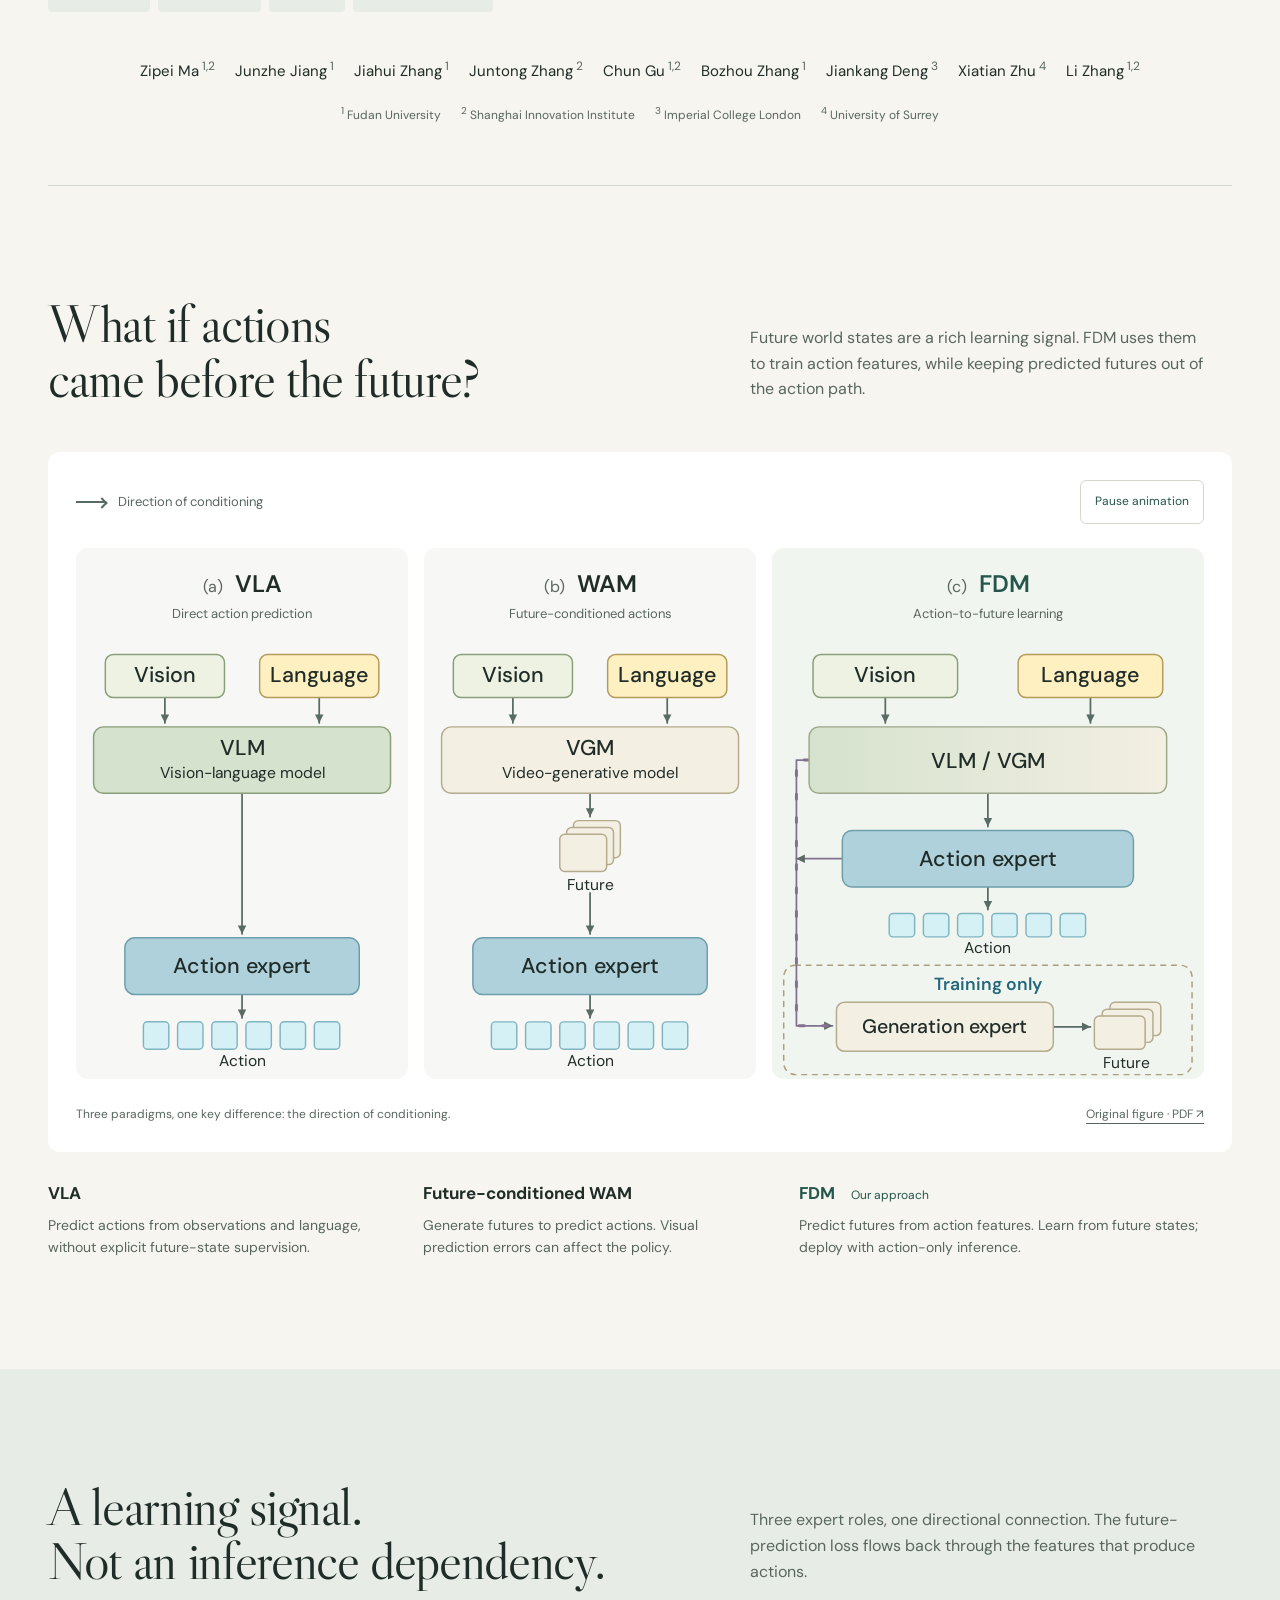
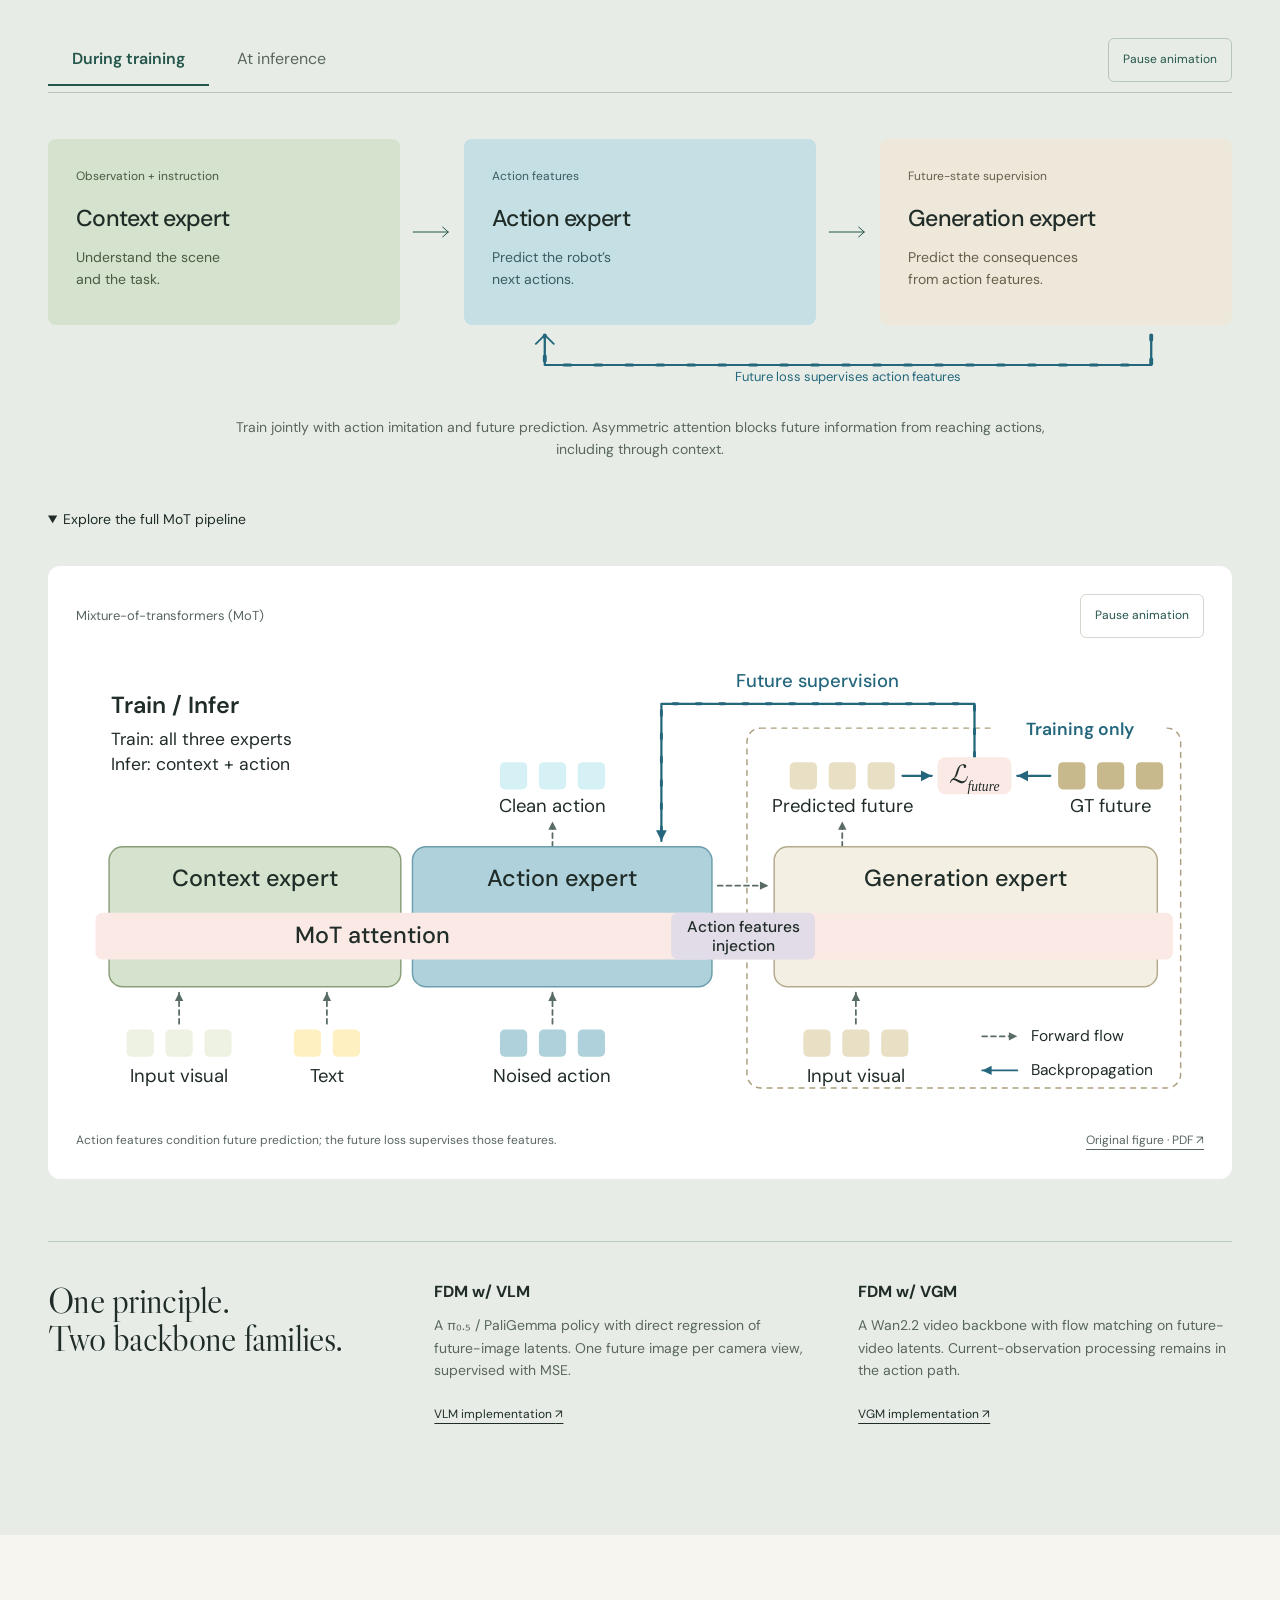
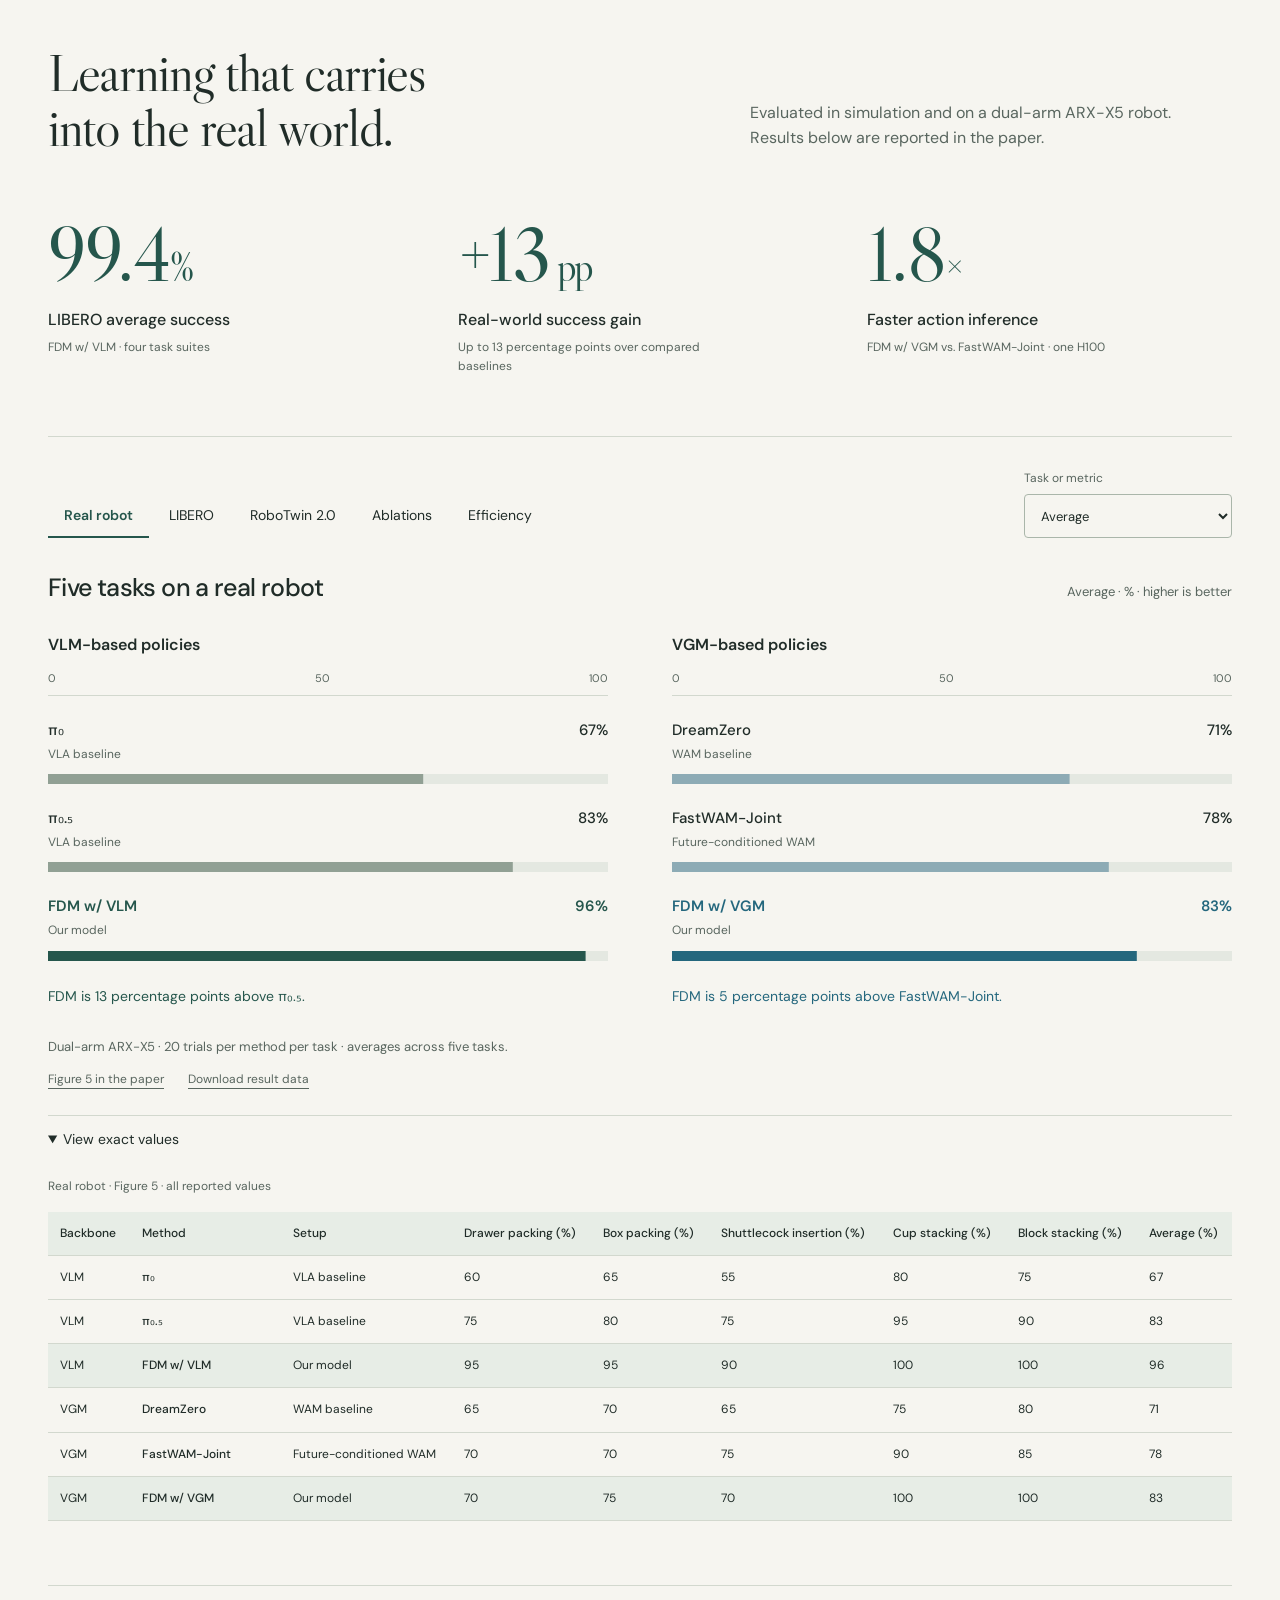
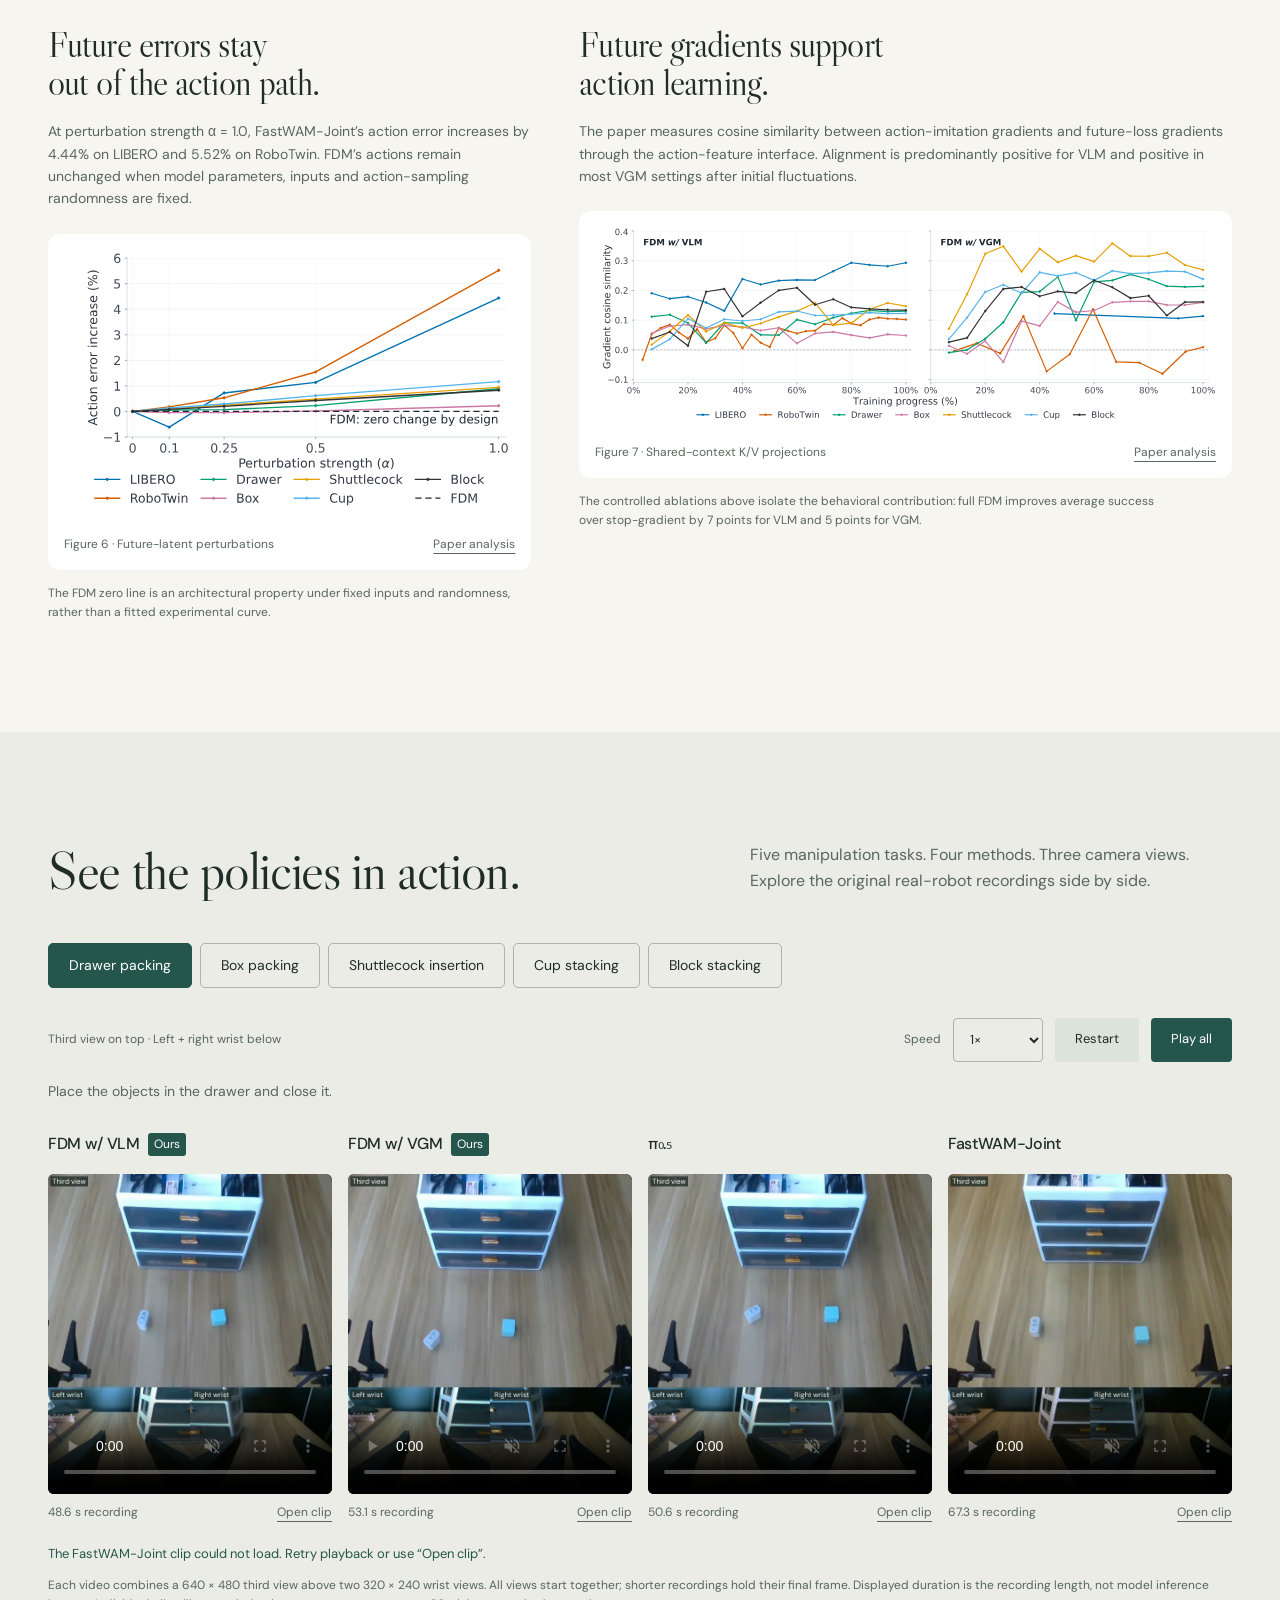
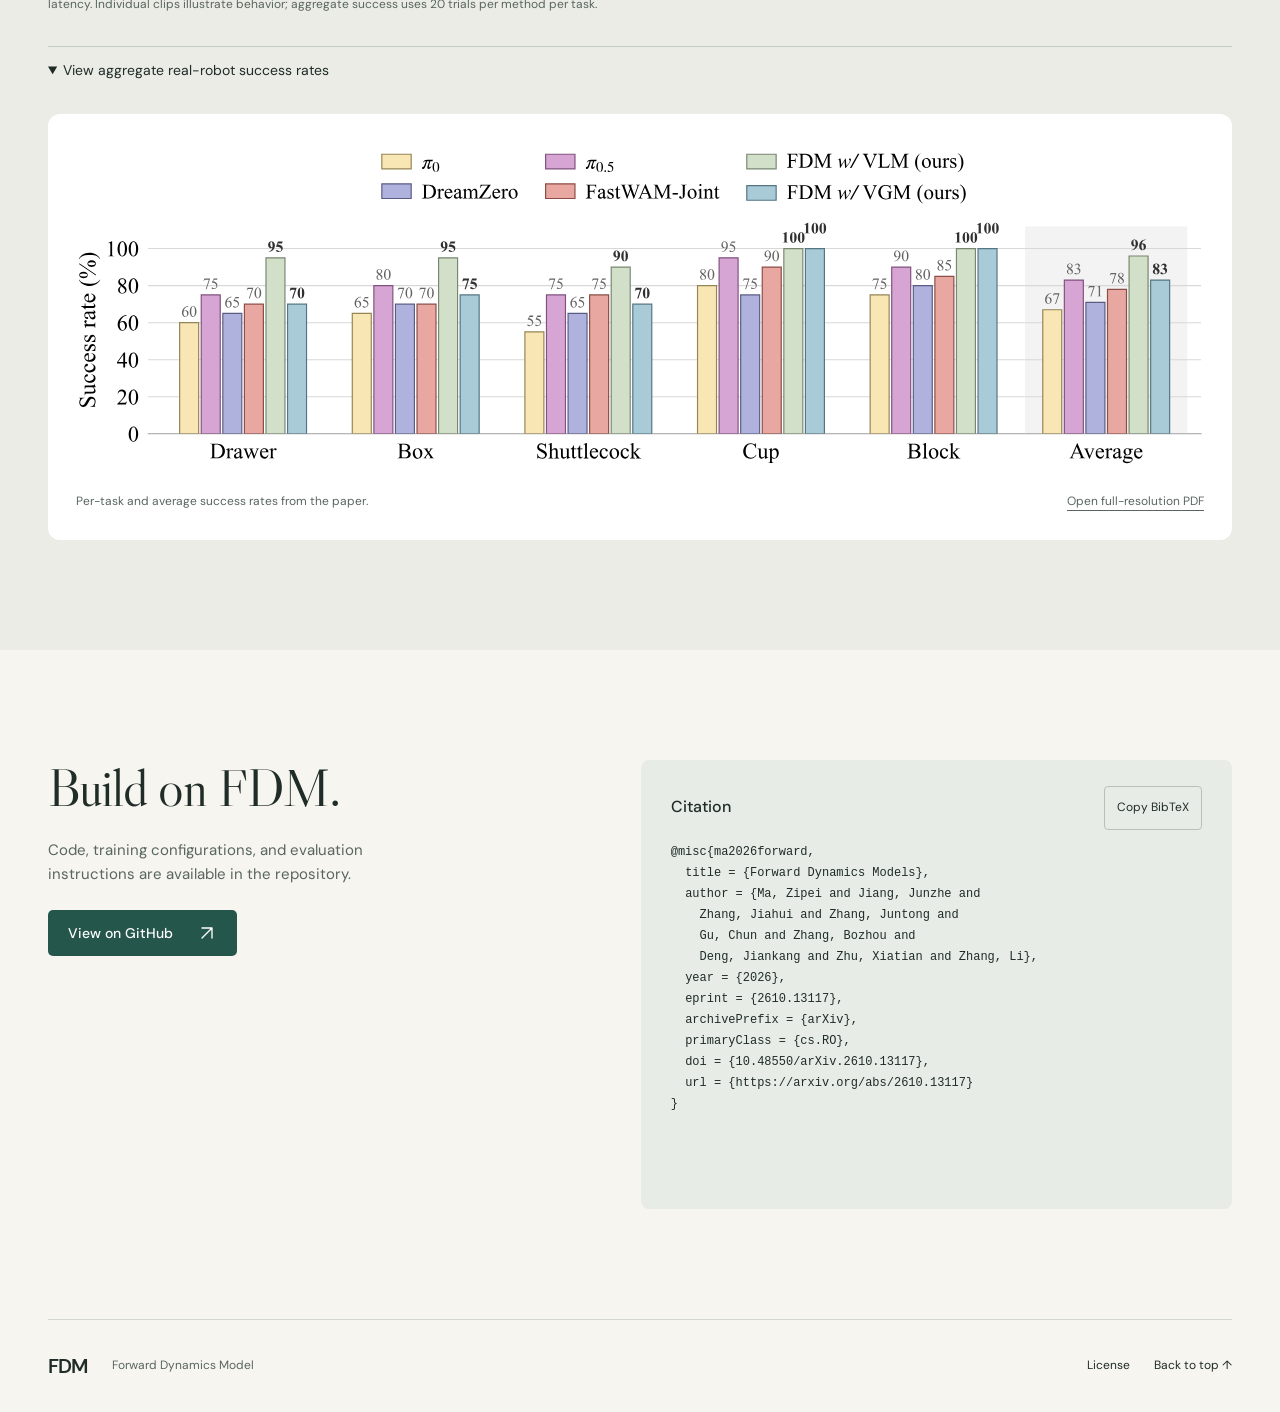
==== commit e5eedf02: "[feat] Add narrated demo without subtitle overlays" ====
--- a/docs/website/index.html
+++ b/docs/website/index.html
@@ -59,18 +59,17 @@
     <figure class="demo-figure" id="demo">
       <div class="demo-stage">
         <video id="demo-video" controls playsinline preload="none" poster="assets/cover-drawer.png" aria-label="Forward Dynamics Model research overview" aria-describedby="demo-caption">
-          <source src="assets/demo.mp4" type="video/mp4">
-          <track kind="captions" src="assets/demo.en.vtt" srclang="en" label="English" default>
-          Your browser does not support embedded video. <a href="assets/demo-captioned.mp4">Download the captioned demo.</a>
+          <source src="assets/demo-narrated.mp4" type="video/mp4">
+          Your browser does not support embedded video. <a href="assets/demo-narrated.mp4">Download the narrated demo.</a>
         </video>
         <div class="demo-cover" hidden aria-hidden="true">
           <img class="cover-drawer" src="assets/cover-drawer.png" alt="" width="640" height="480">
           <img class="cover-box" src="assets/cover-box.png" alt="" width="640" height="480">
           <img class="cover-shuttlecock" src="assets/cover-shuttlecock.png" alt="" width="640" height="480">
         </div>
-        <button class="demo-launch" id="demo-launch" hidden aria-label="Play the complete project presentation"><span class="play-disc"><svg viewBox="0 0 24 24" aria-hidden="true"><path d="m9 5 11 7-11 7Z"/></svg></span><span>Watch the overview<small>6 min 26 sec · English captions</small></span></button>
-      </div>
-      <figcaption id="demo-caption"><span>From action features to future supervision.</span><a href="assets/demo-captioned.mp4" download>Download captioned video <span aria-hidden="true">↓</span></a></figcaption>
+        <button class="demo-launch" id="demo-launch" hidden aria-label="Play the complete project presentation"><span class="play-disc"><svg viewBox="0 0 24 24" aria-hidden="true"><path d="m9 5 11 7-11 7Z"/></svg></span><span>Watch the overview<small>6 min 26 sec · English narration</small></span></button>
+      </div>
+      <figcaption id="demo-caption"><span>From action features to future supervision.</span><a href="assets/demo-narrated.mp4" download>Download narrated video <span aria-hidden="true">↓</span></a></figcaption>
     </figure>
     <nav class="demo-chapters" aria-label="Video chapters"><button type="button" data-seek="0">Introduction</button><button type="button" data-seek="12">Architecture</button><button type="button" data-seek="22">Method</button><button type="button" data-seek="119">Robot experiments</button></nav>
     <div class="credits">
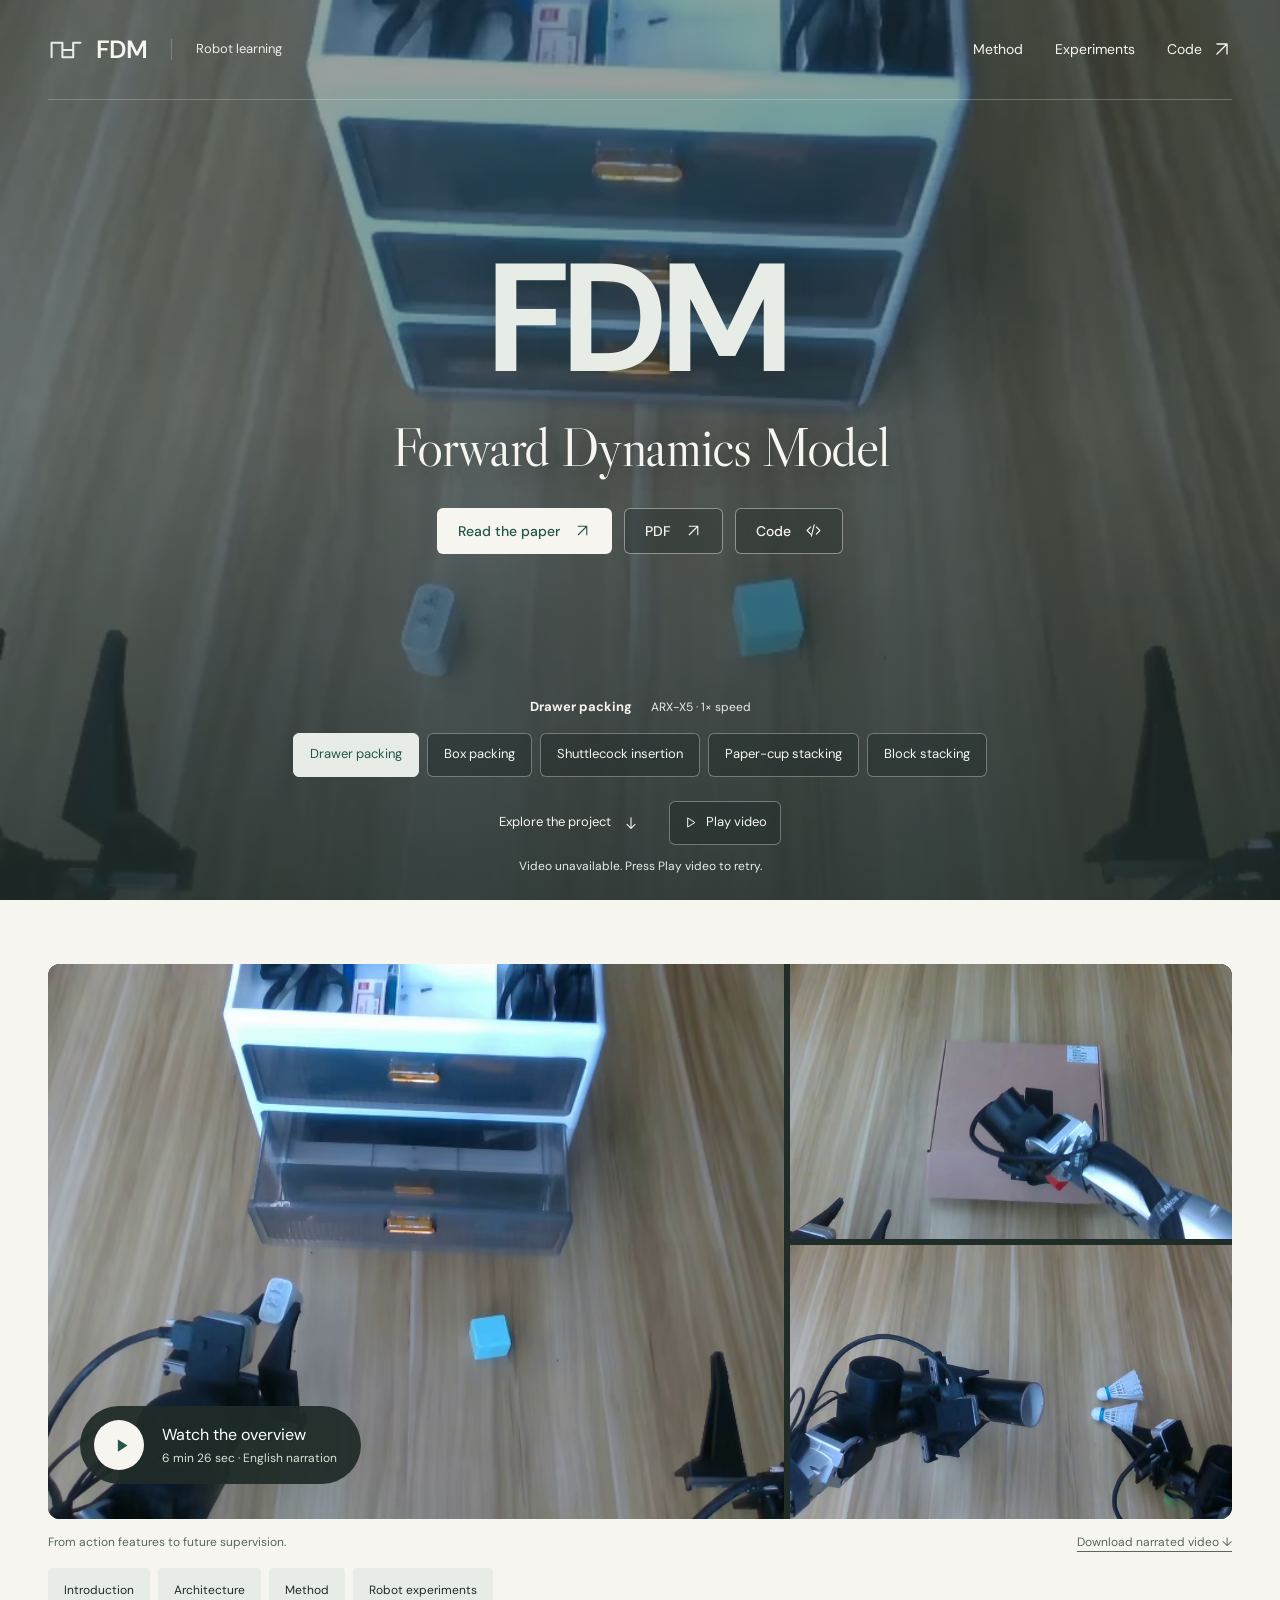
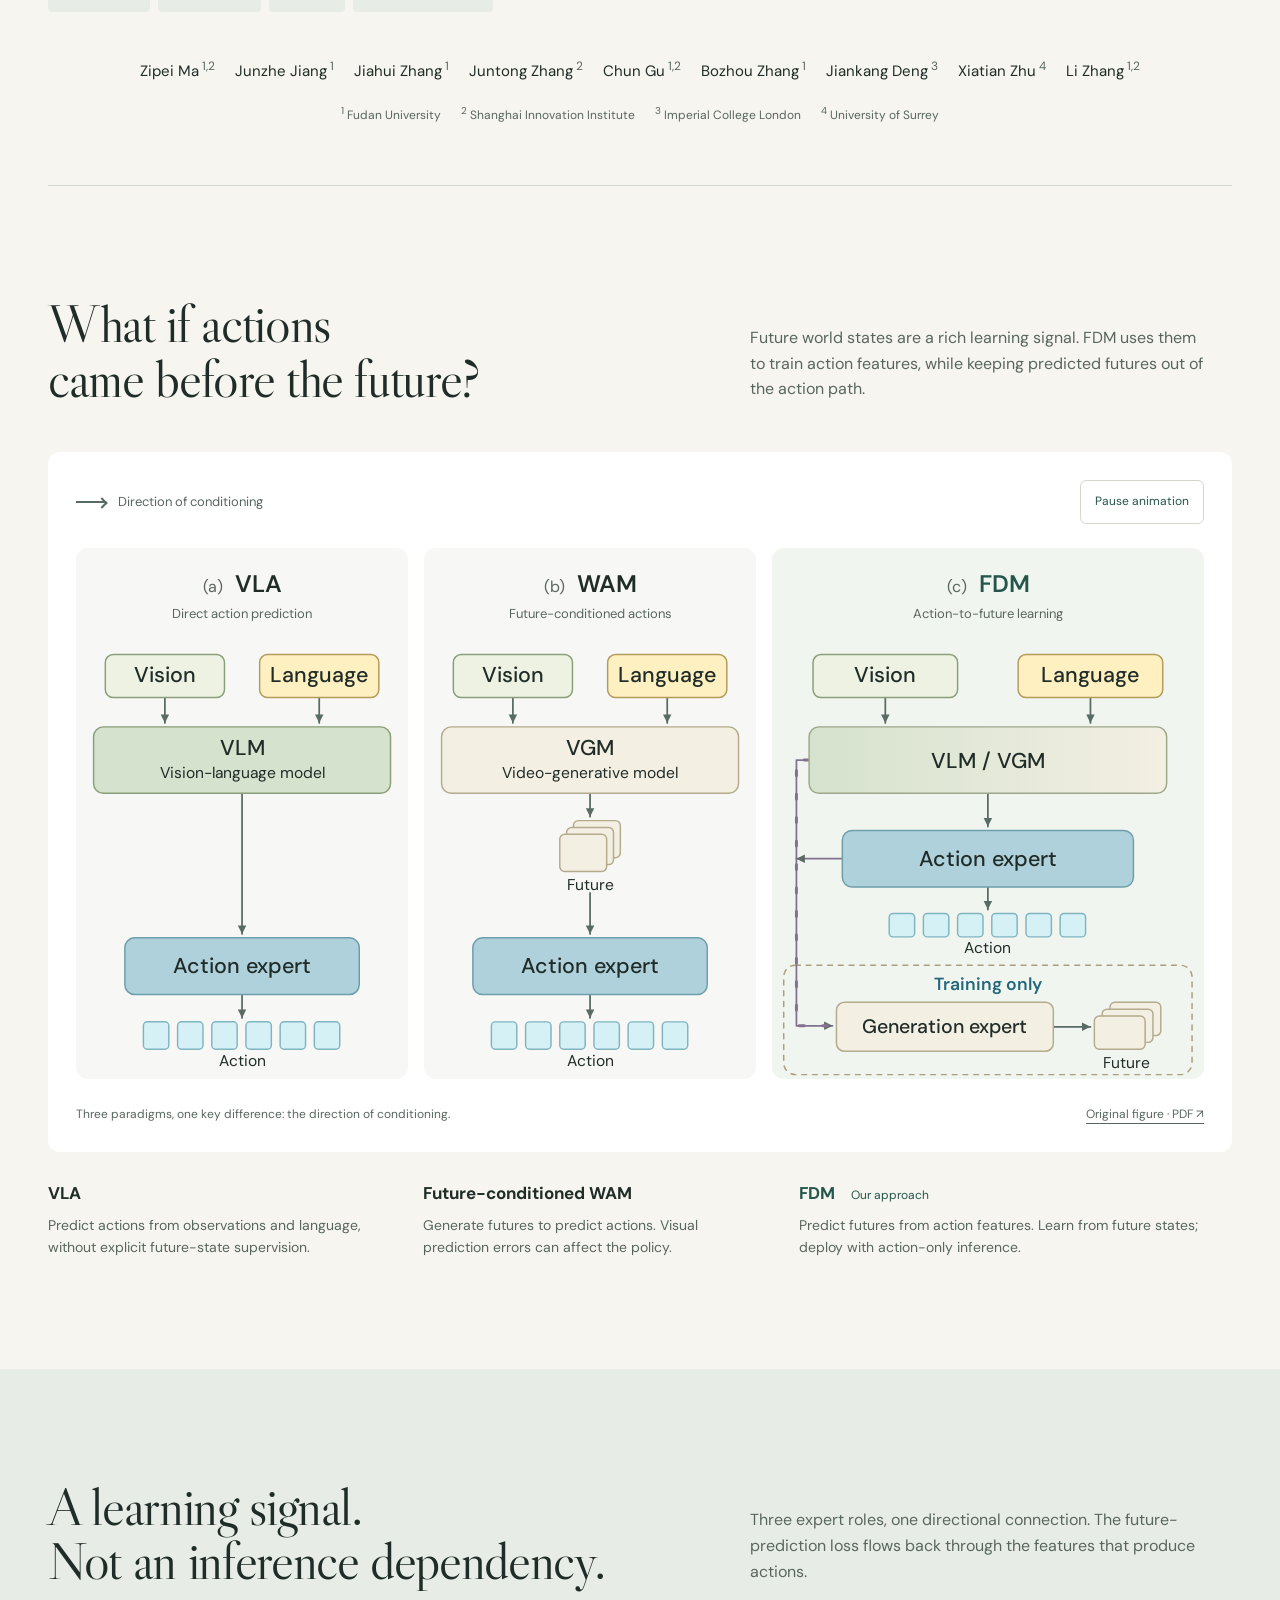
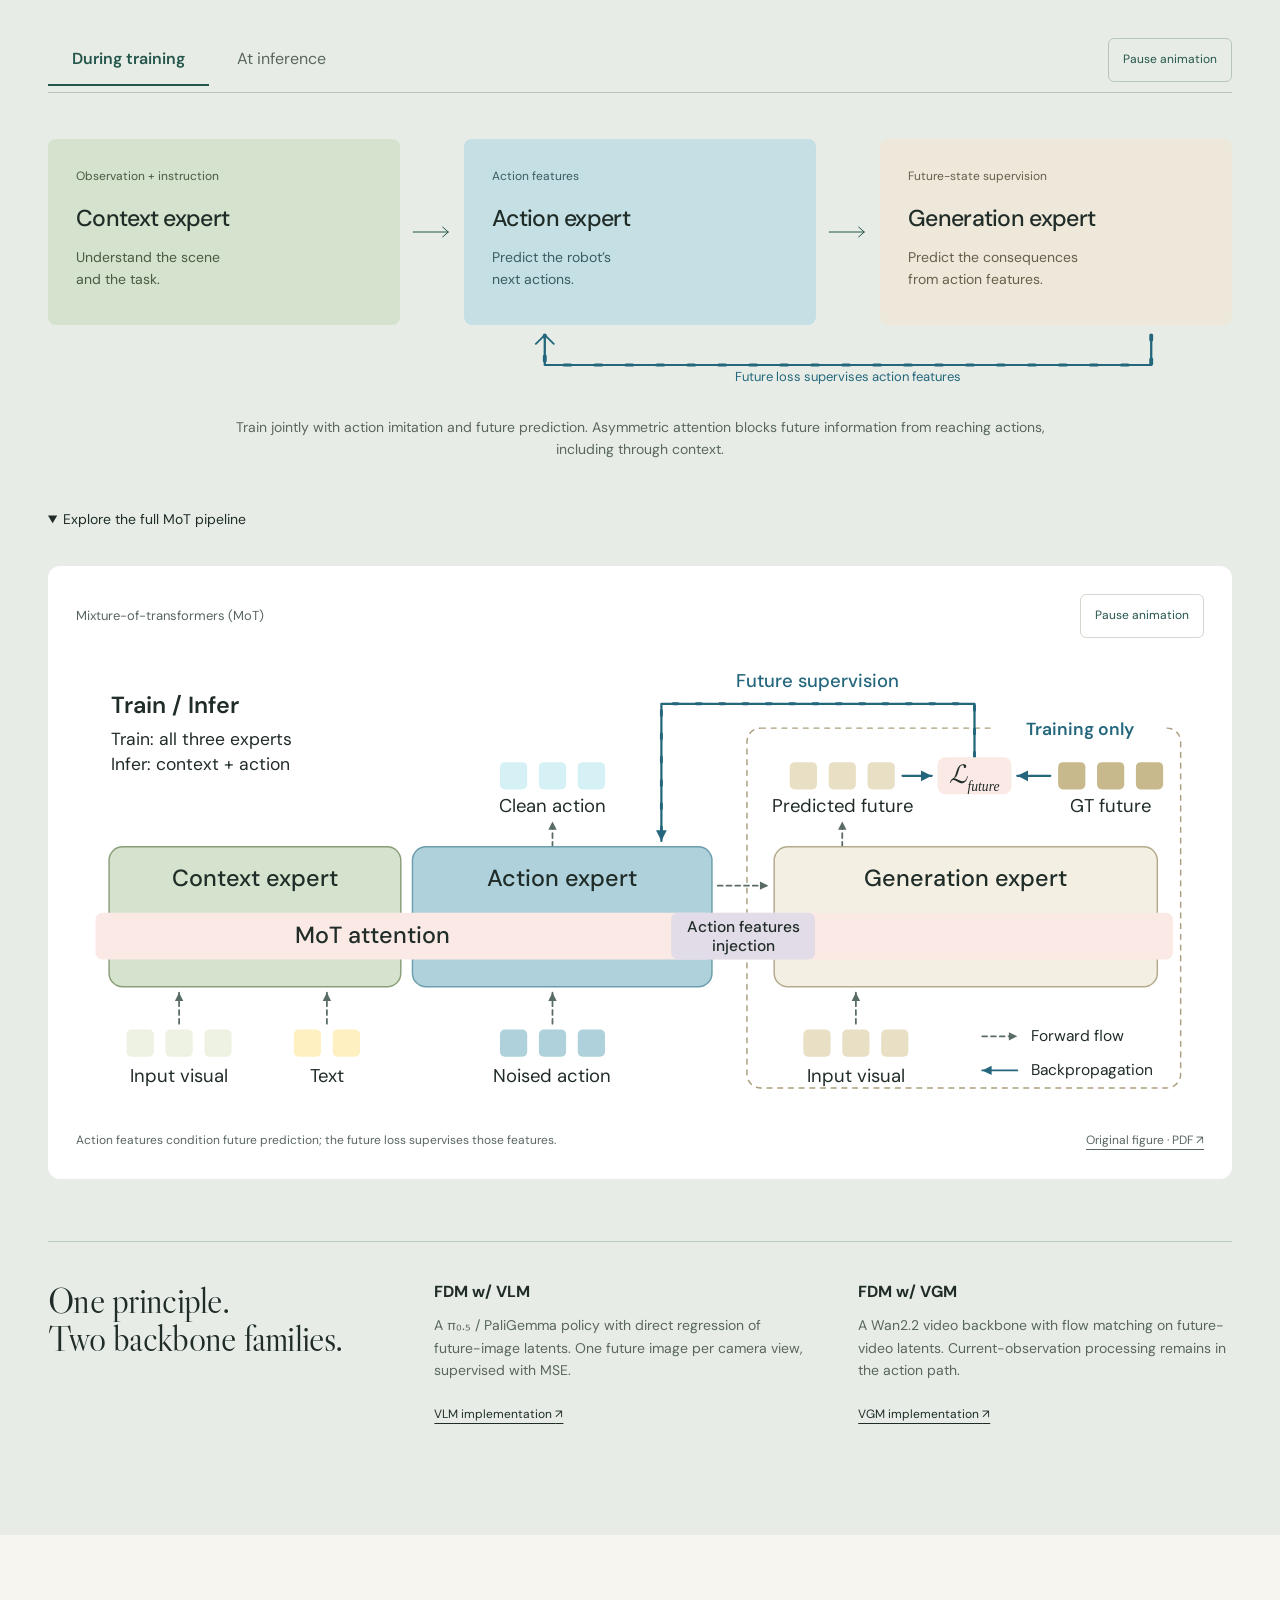
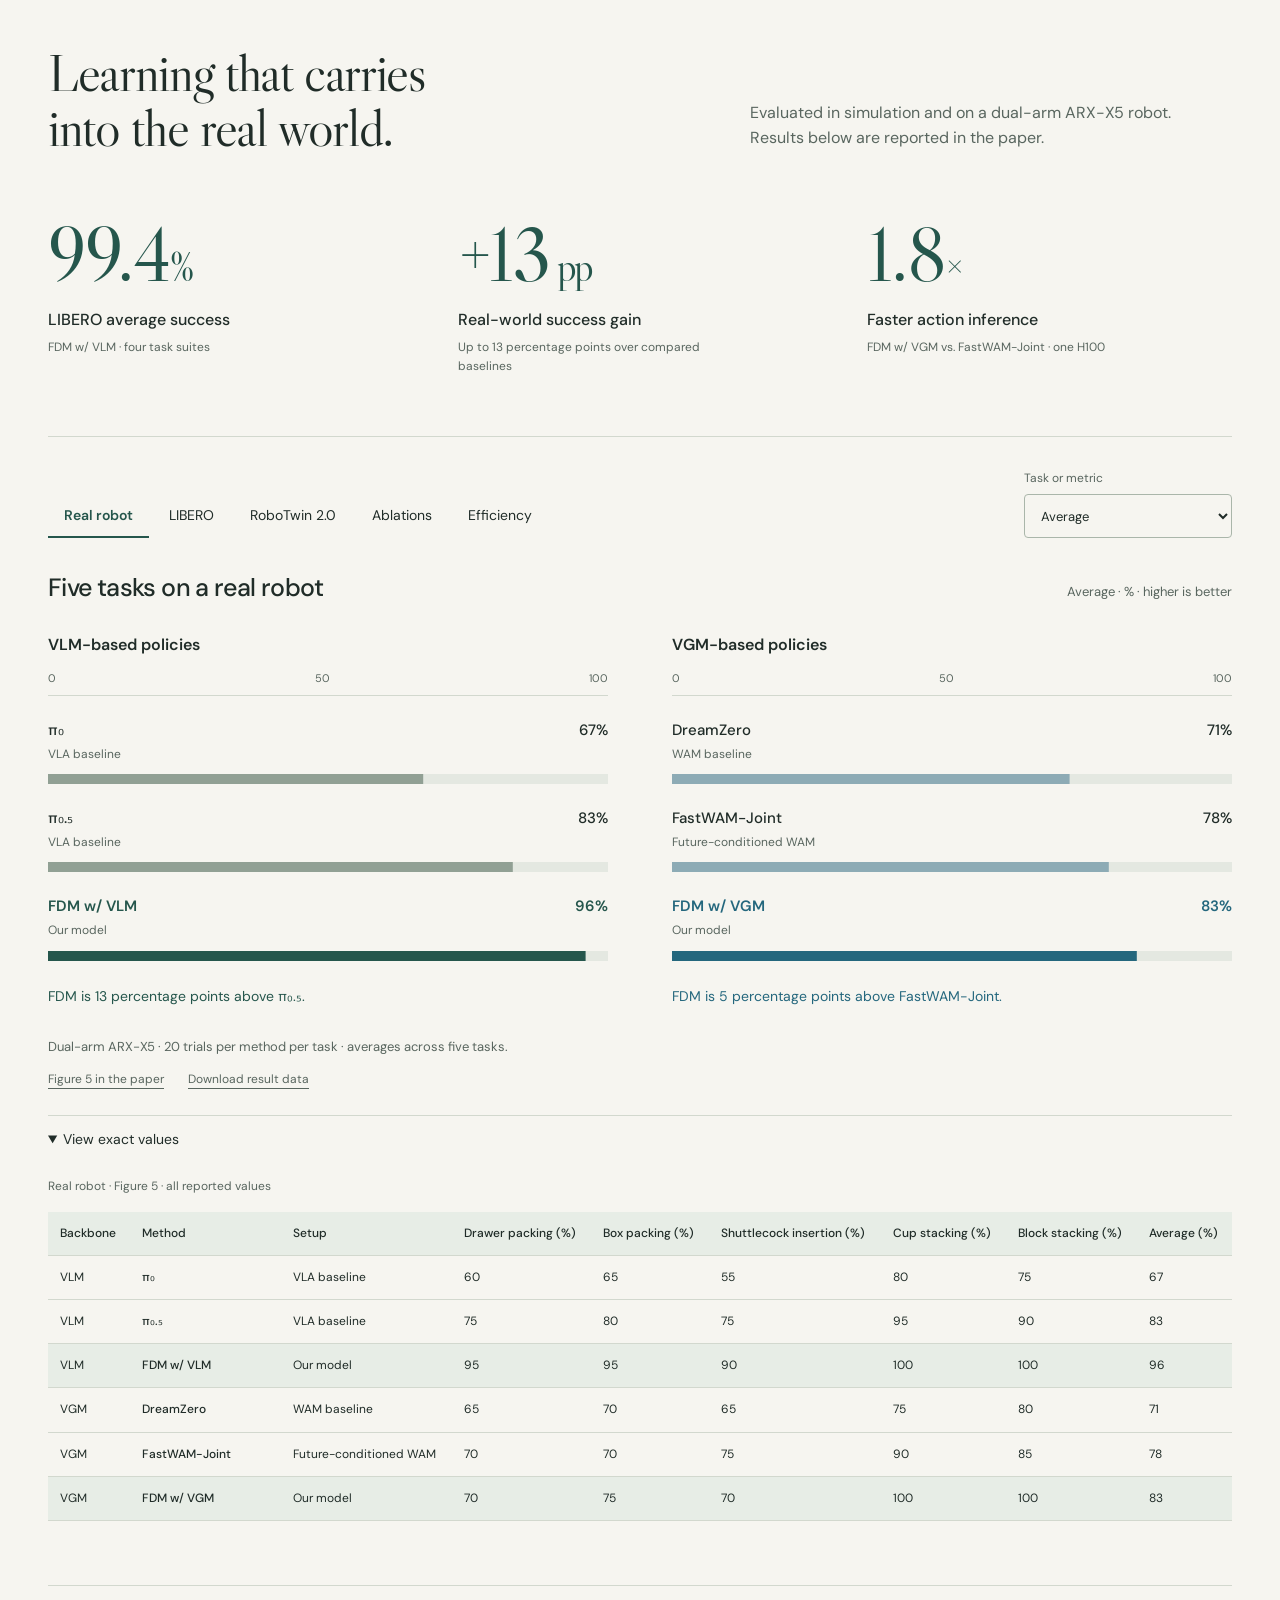
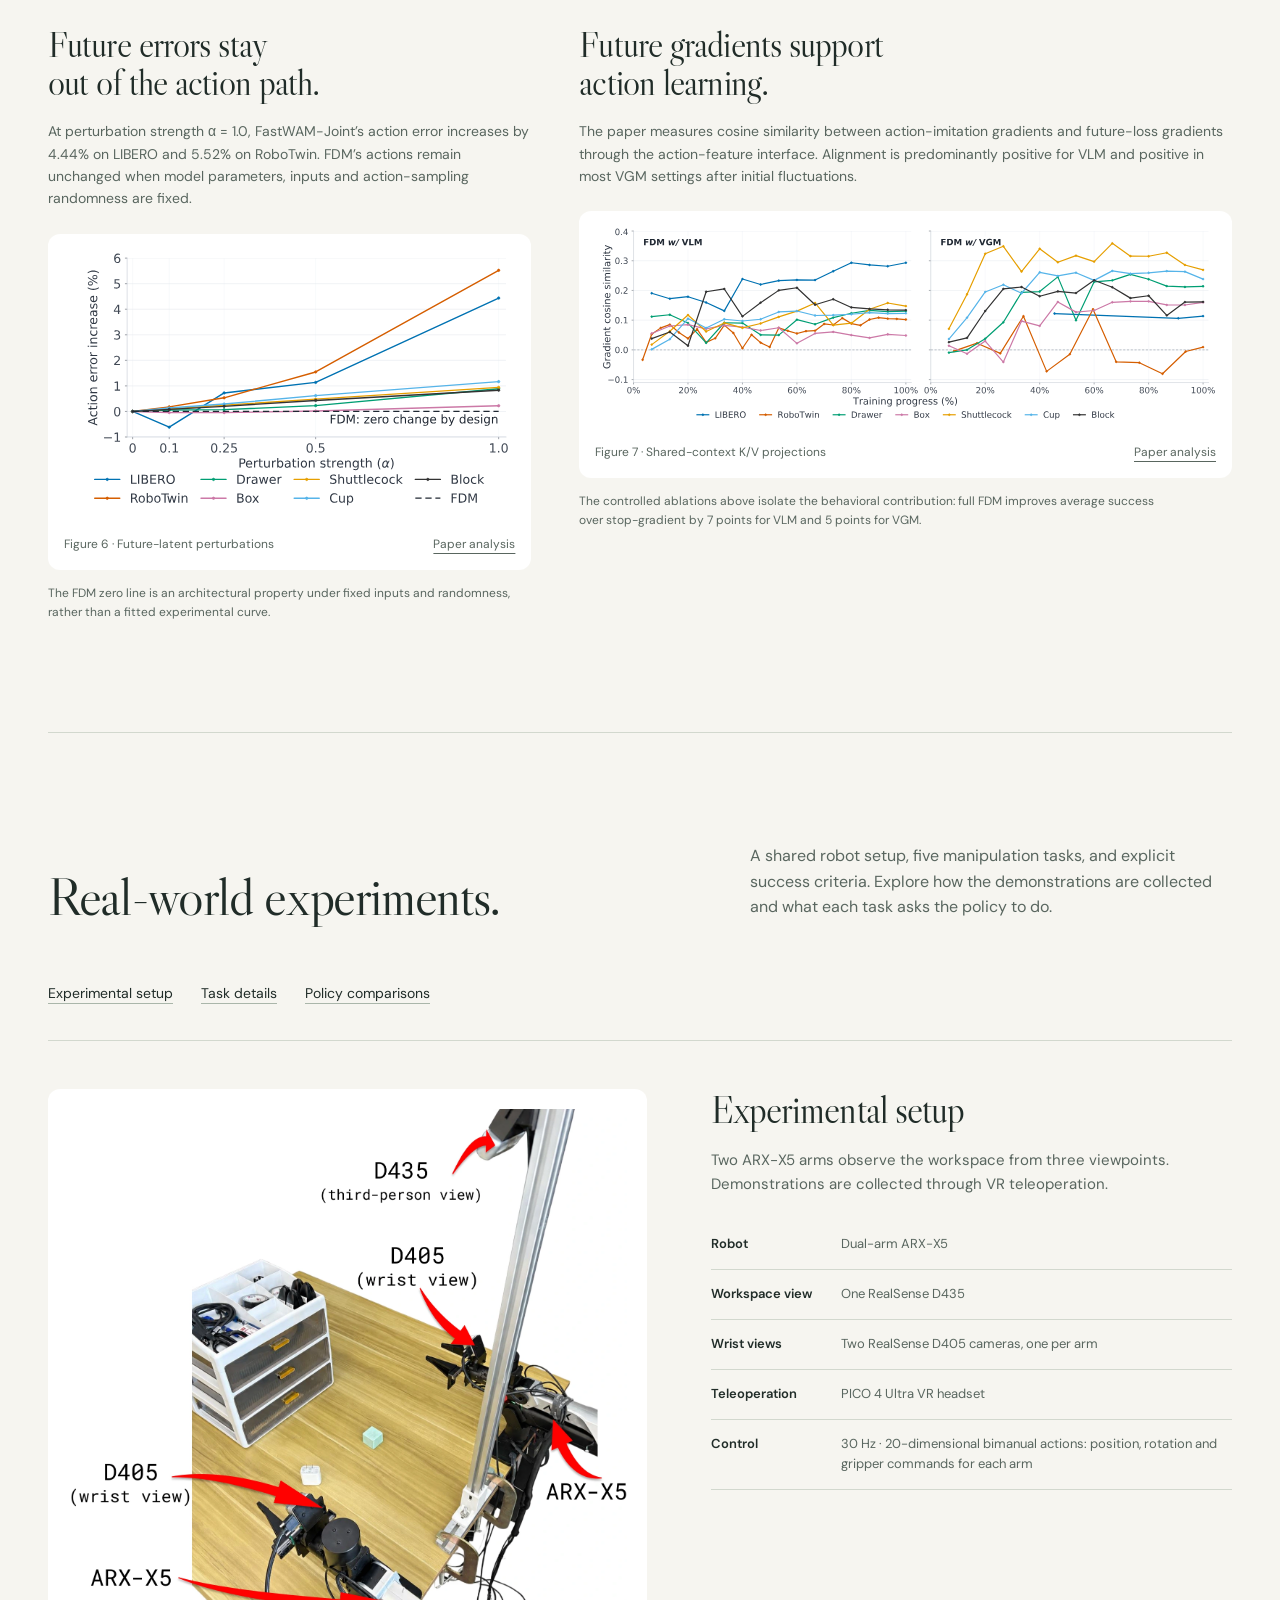
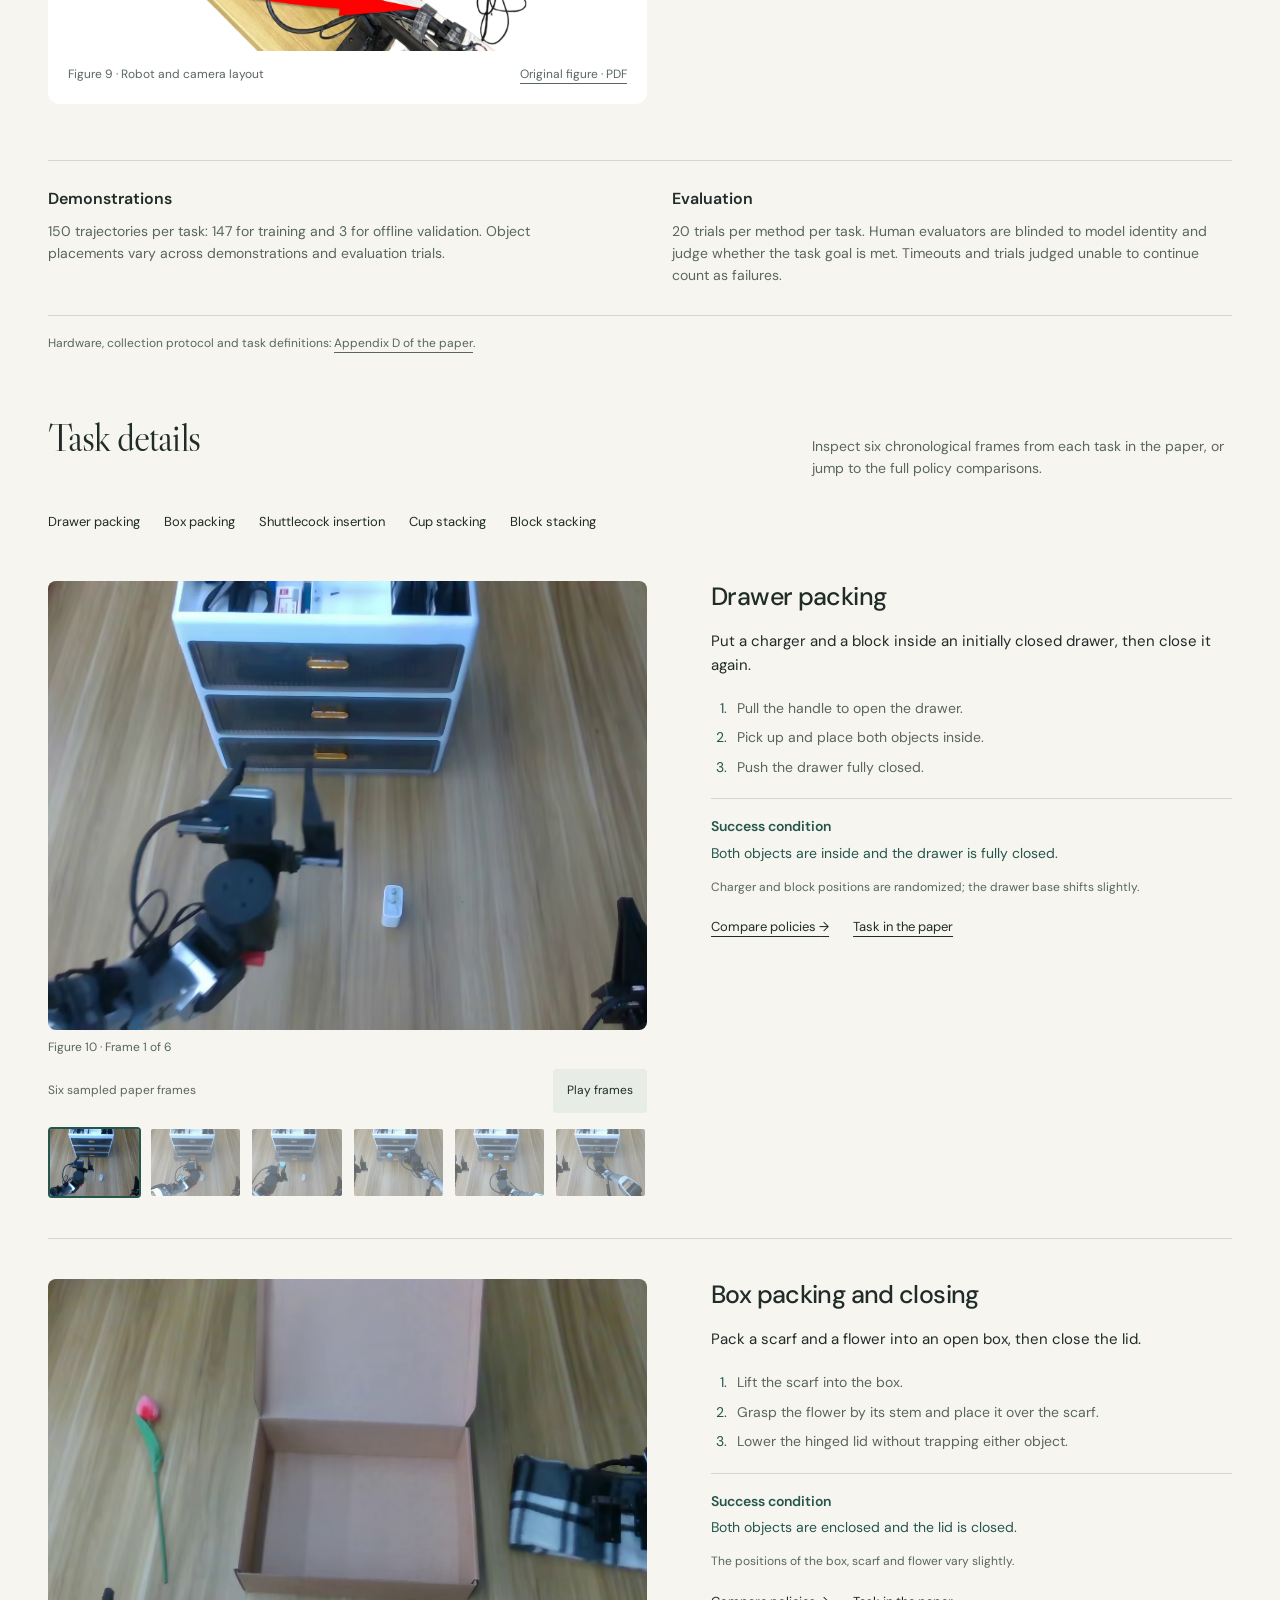
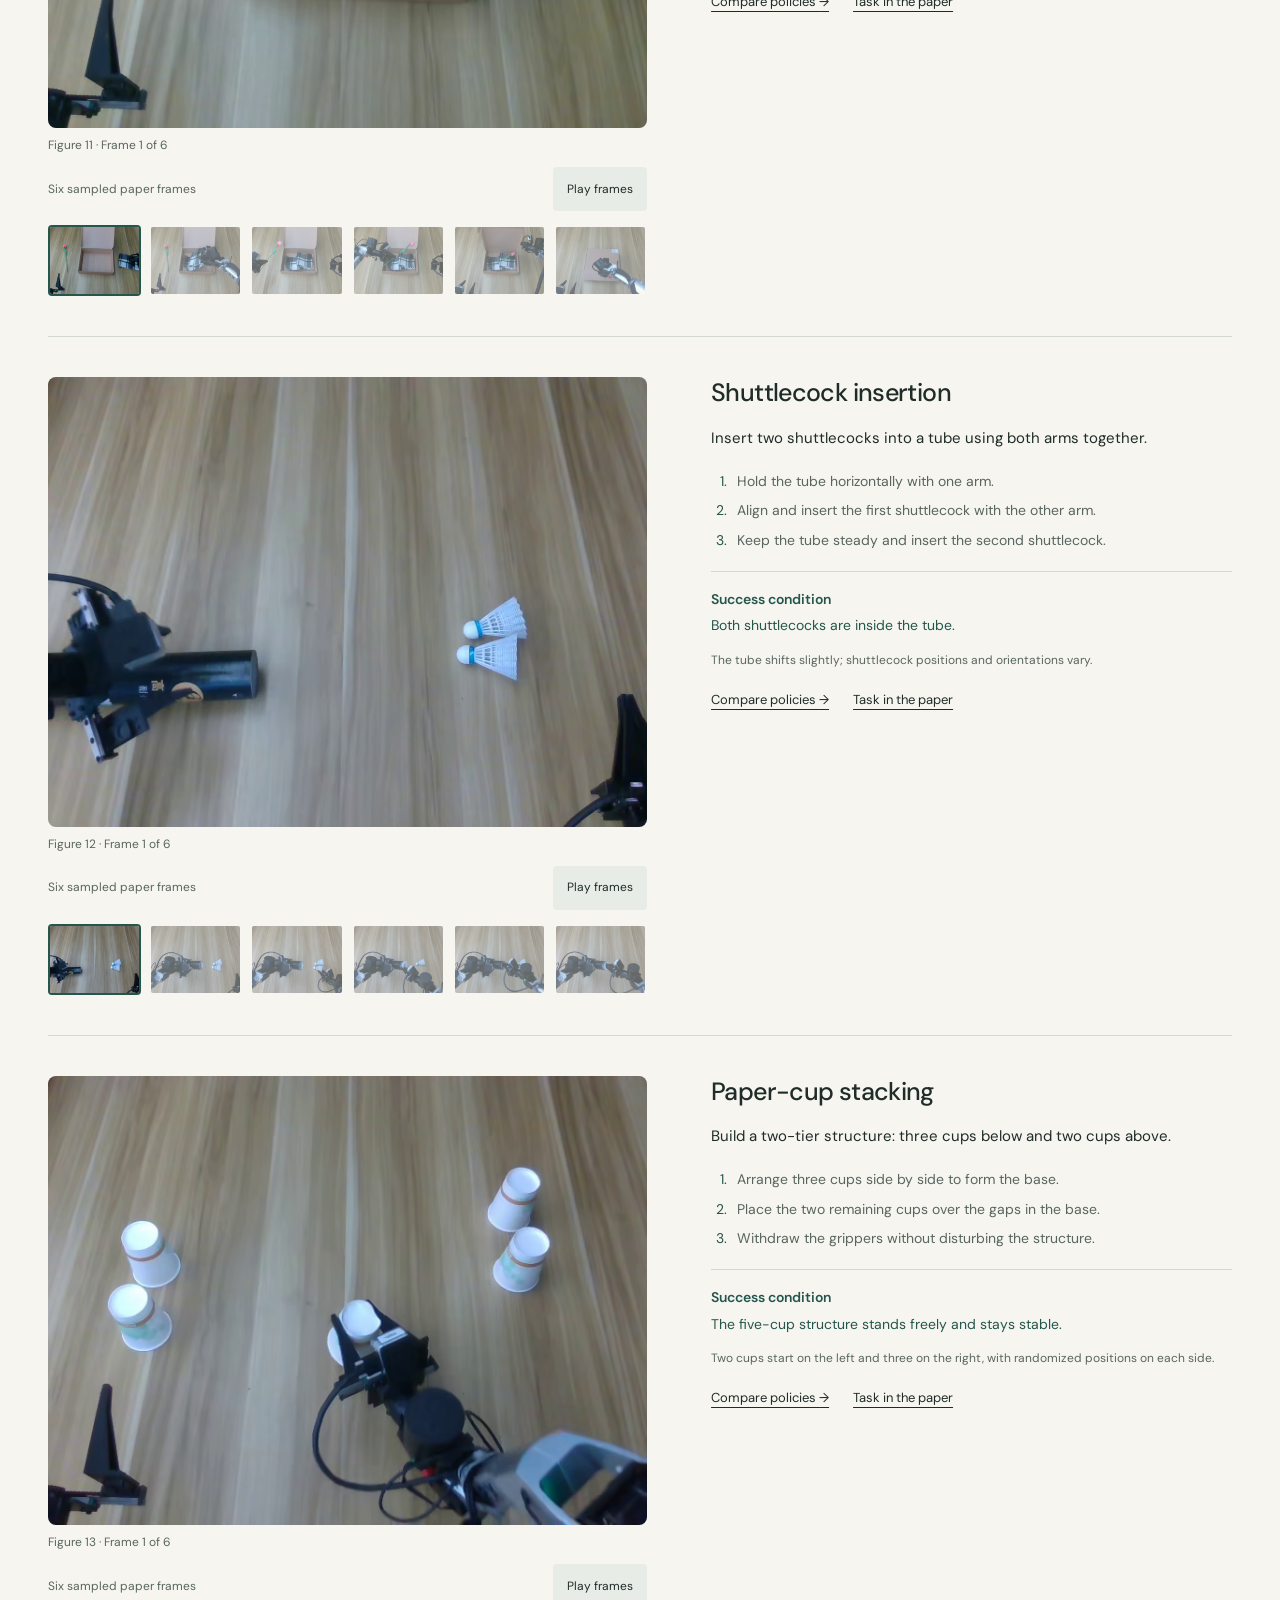
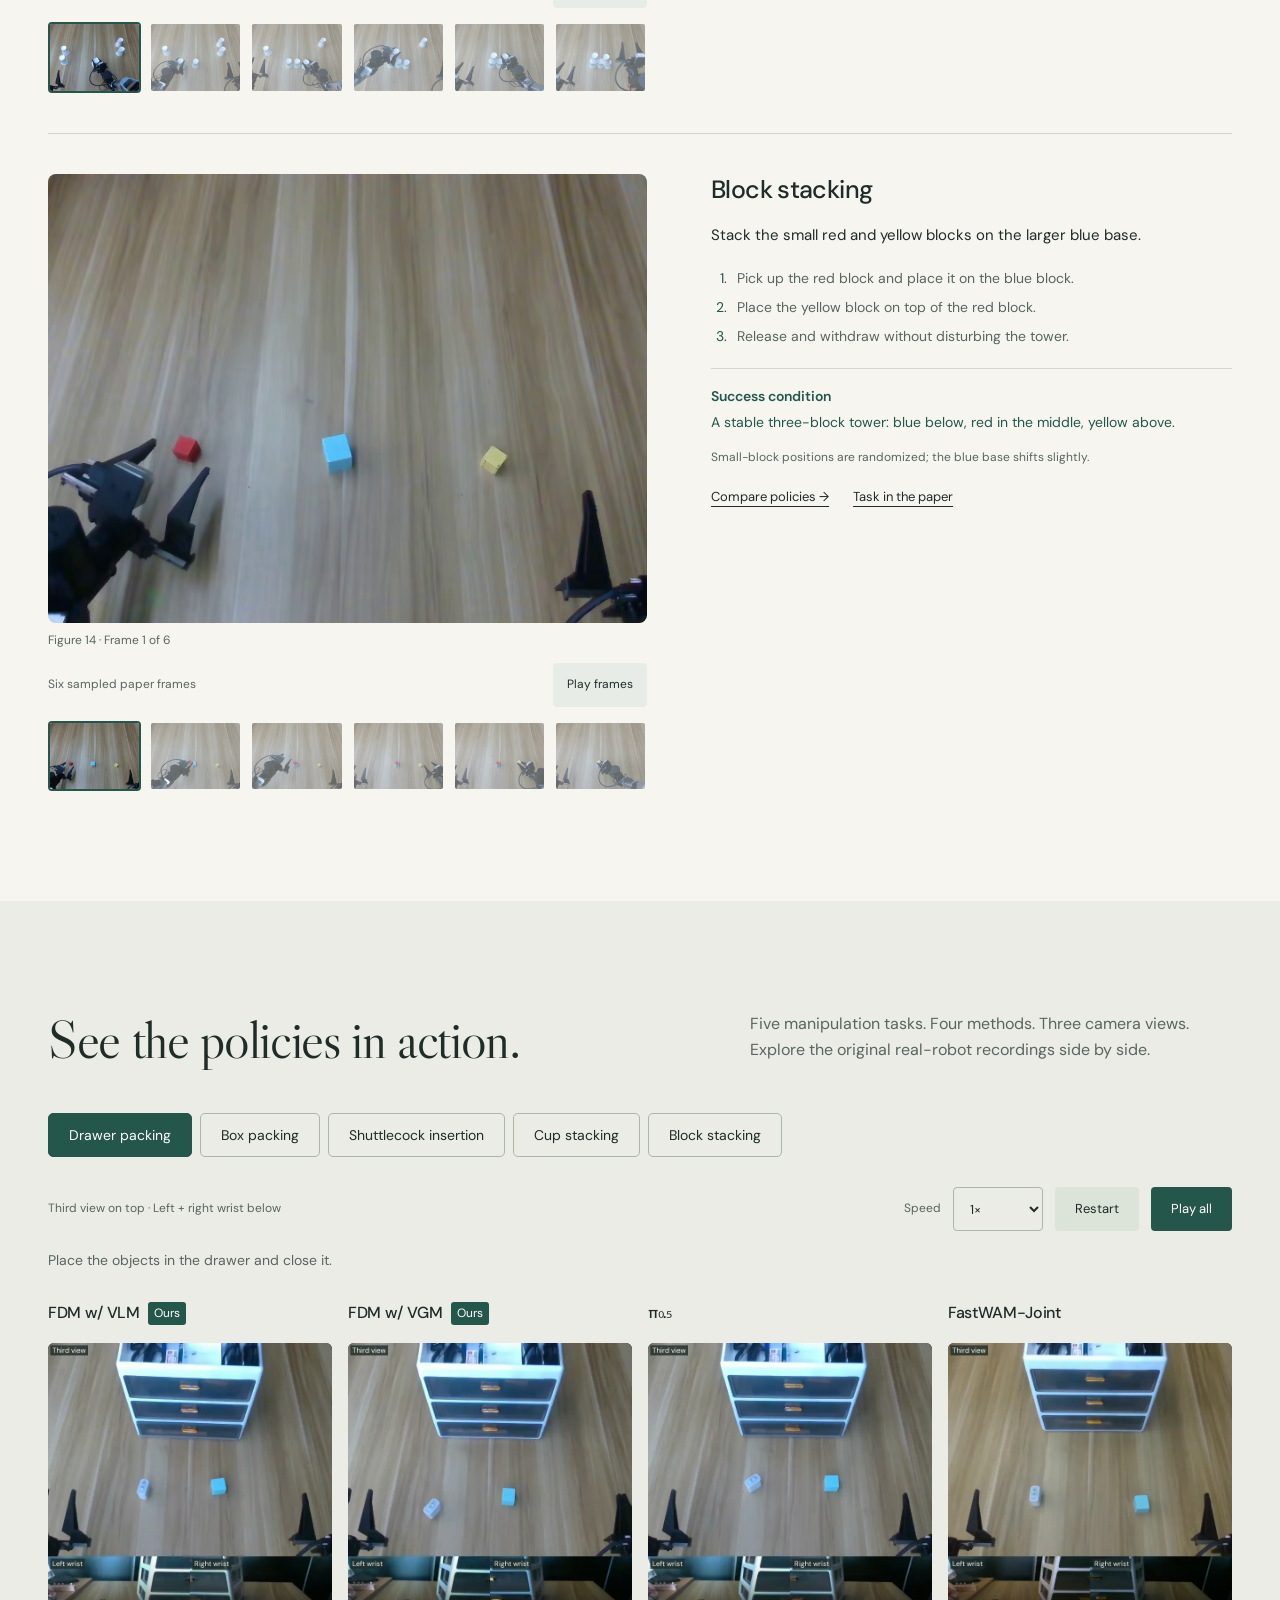
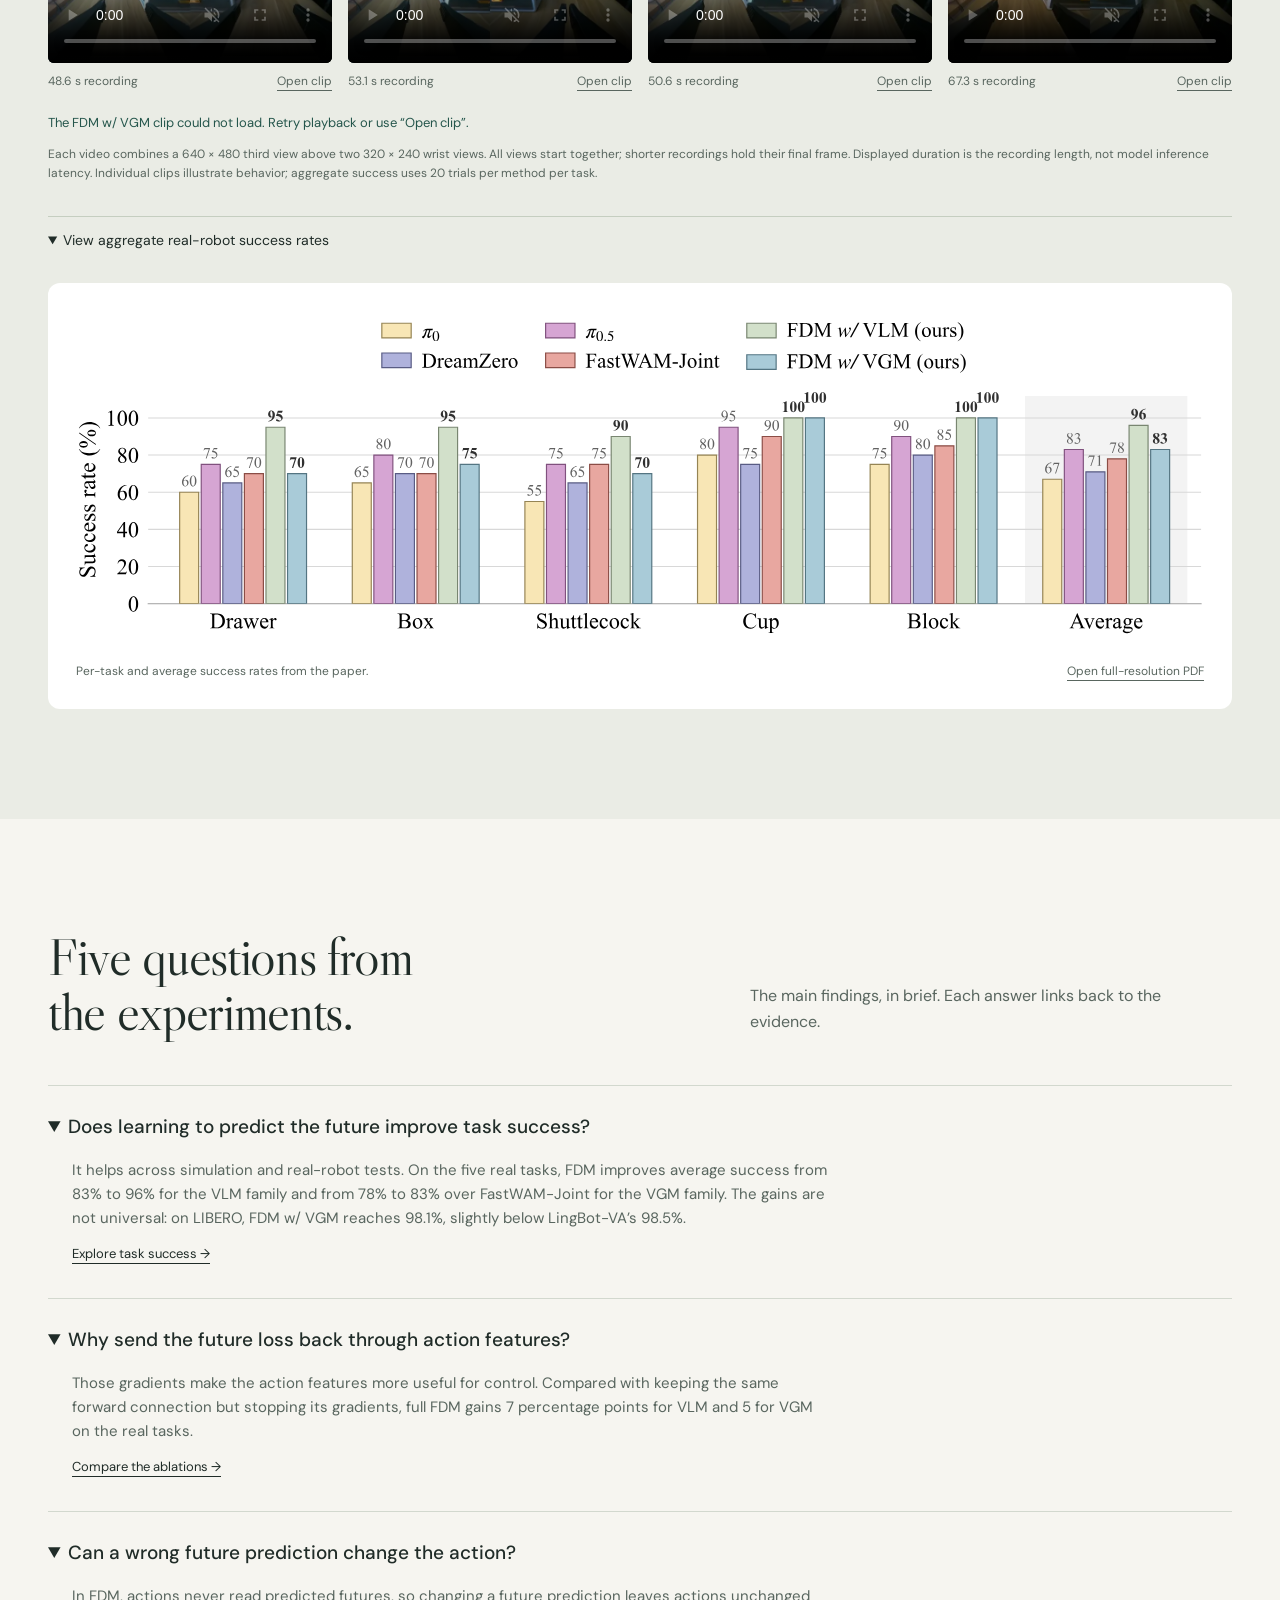
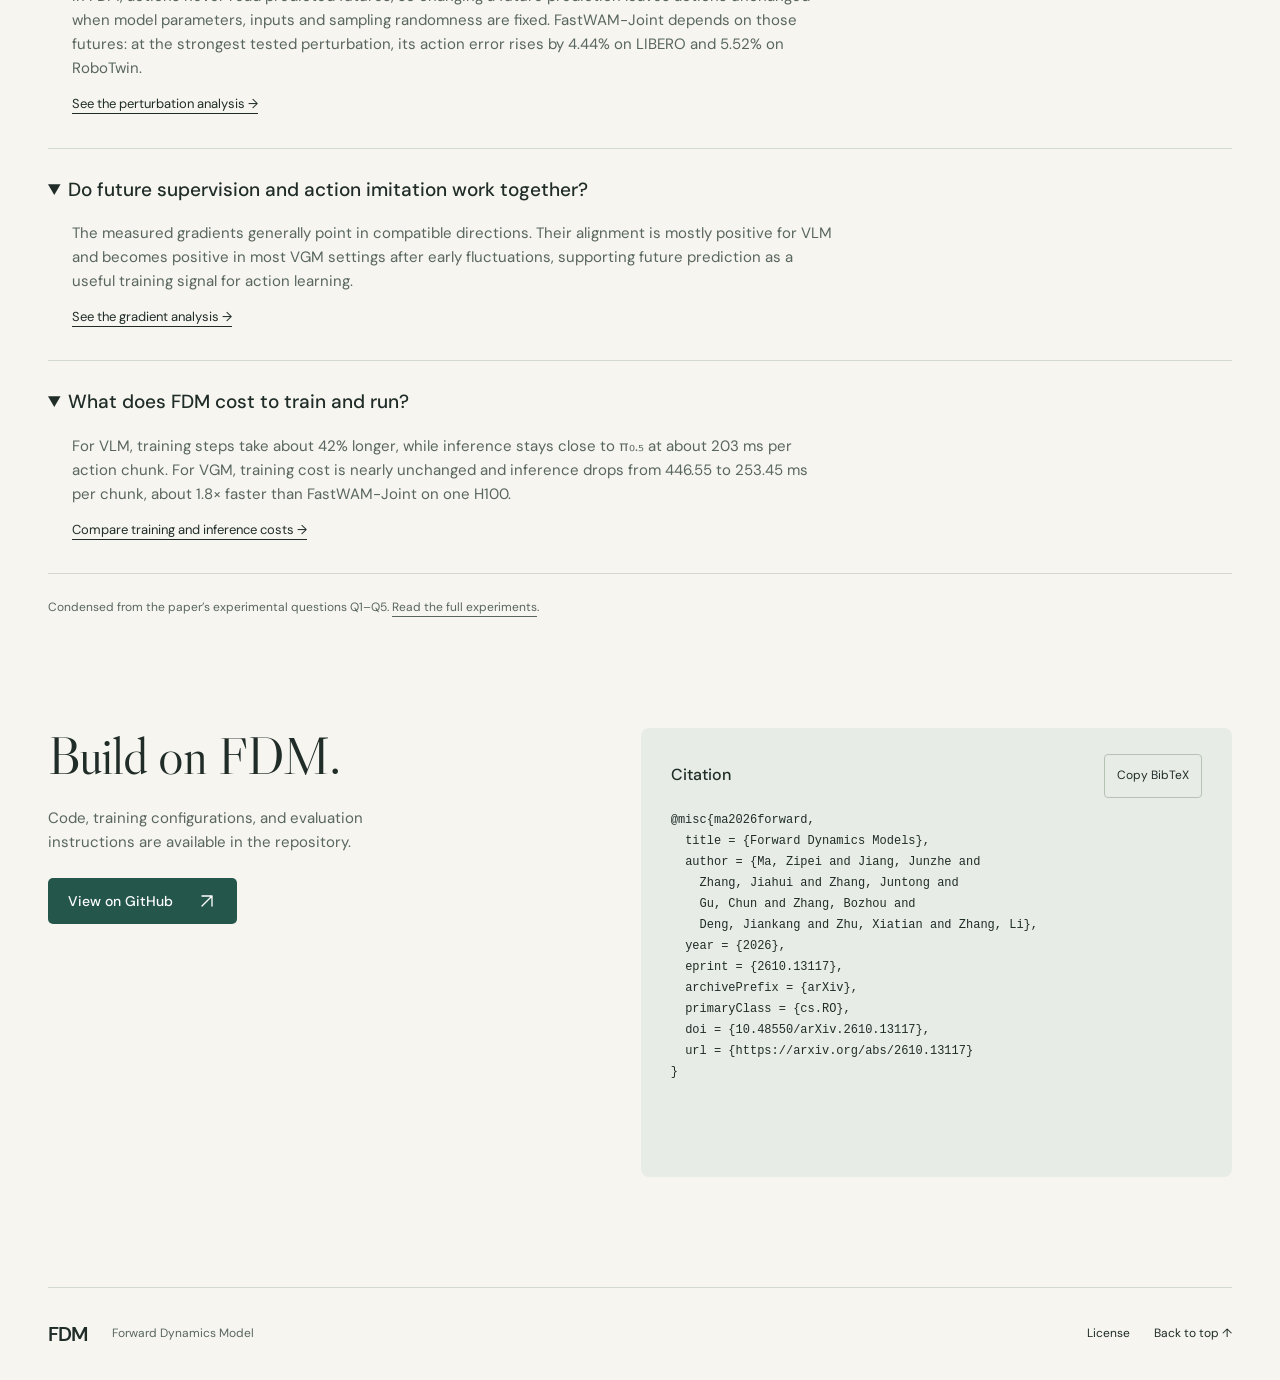
==== commit 0053e41d: "[feat] Present real-world setup, task sequences and experiment Q&A" ====
--- a/docs/website/index.html
+++ b/docs/website/index.html
@@ -16,14 +16,16 @@
   <link rel="stylesheet" href="styles.css">
   <link rel="stylesheet" href="diagrams.css">
   <link rel="stylesheet" href="results.css">
+  <link rel="stylesheet" href="real-world.css">
   <script src="app.js" defer></script>
   <script src="results.js" defer></script>
+  <script src="real-world.js" defer></script>
 </head>
 <body>
 <a class="skip-link" href="#main">Skip to content</a>
 <header class="site-header wrap">
   <a class="wordmark" href="#main" aria-label="FDM home"><svg viewBox="0 0 40 32" aria-hidden="true"><path d="M4 24V8h12v16h12V8h8M16 16h12"/></svg>FDM<span>Robot learning</span></a>
-  <nav aria-label="Main navigation"><a href="#method">Method</a><a href="#experiments">Experiments</a><a href="https://github.com/LogosRoboticsGroup/FDM" class="repo-link">Code <svg viewBox="0 0 24 24" aria-hidden="true"><path d="M6 18 18 6M6 6h12v12"/></svg></a></nav>
+  <nav aria-label="Main navigation"><a href="#method">Method</a><a href="#real-world">Experiments</a><a href="https://github.com/LogosRoboticsGroup/FDM" class="repo-link">Code <svg viewBox="0 0 24 24" aria-hidden="true"><path d="M6 18 18 6M6 6h12v12"/></svg></a></nav>
 </header>
 <main id="main">
   <section class="cover" aria-labelledby="page-title">
@@ -356,17 +358,145 @@
       </details>
     </div>
     <div class="result-analyses">
-      <article class="result-analysis">
+      <article class="result-analysis" id="future-sensitivity">
         <h3>Future errors stay<br>out of the action path.</h3>
         <p>At perturbation strength α = 1.0, FastWAM-Joint’s action error increases by 4.44% on LIBERO and 5.52% on RoboTwin. FDM’s actions remain unchanged when model parameters, inputs and action-sampling randomness are fixed.</p>
         <figure><a href="assets/future-perturbation.pdf" aria-label="Open the original future-perturbation figure"><img src="assets/future-perturbation.svg" width="720" height="432" loading="lazy" alt="FastWAM-Joint action error generally increases with future perturbation strength across seven settings. FDM is a dashed zero line representing architectural invariance."></a><figcaption><span>Figure 6 · Future-latent perturbations</span><a href="https://arxiv.org/pdf/2610.13117#page=9">Paper analysis</a></figcaption></figure>
         <p class="analysis-note">The FDM zero line is an architectural property under fixed inputs and randomness, rather than a fitted experimental curve.</p>
       </article>
-      <article class="result-analysis">
+      <article class="result-analysis" id="gradient-alignment">
         <h3>Future gradients support<br>action learning.</h3>
         <p>The paper measures cosine similarity between action-imitation gradients and future-loss gradients through the action-feature interface. Alignment is predominantly positive for VLM and positive in most VGM settings after initial fluctuations.</p>
         <figure><a href="assets/gradient-alignment.pdf" aria-label="Open the original gradient-alignment figure"><img src="assets/gradient-alignment.svg" width="1152" height="374" loading="lazy" alt="Gradient cosine similarity over training progress for FDM with VLM and VGM, across LIBERO, RoboTwin and five real-robot tasks."></a><figcaption><span>Figure 7 · Shared-context K/V projections</span><a href="https://arxiv.org/pdf/2610.13117#page=10">Paper analysis</a></figcaption></figure>
         <p class="analysis-note">The controlled ablations above isolate the behavioral contribution: full FDM improves average success over stop-gradient by 7 points for VLM and 5 points for VGM.</p>
+      </article>
+    </div>
+  </section>
+
+  <section class="section wrap real-world-section" id="real-world" aria-labelledby="real-world-title">
+    <div class="section-heading"><h2 id="real-world-title">Real-world experiments.</h2><p>A shared robot setup, five manipulation tasks, and explicit success criteria. Explore how the demonstrations are collected and what each task asks the policy to do.</p></div>
+    <nav class="real-world-nav" aria-label="Real-world experiments"><a href="#experimental-setup">Experimental setup</a><a href="#task-details">Task details</a><a href="#experiments">Policy comparisons</a></nav>
+    <div class="robot-setup" id="experimental-setup">
+      <figure class="setup-figure"><a href="assets/expset.pdf" aria-label="Open the original experimental setup figure"><img src="assets/expset.webp" width="1543" height="1494" loading="lazy" alt="Two ARX-X5 arms face a tabletop. A D405 camera is mounted on each wrist; an overhead D435 captures the workspace from a third-person view."></a><figcaption><span>Figure 9 · Robot and camera layout</span><a href="assets/expset.pdf">Original figure · PDF</a></figcaption></figure>
+      <div class="setup-copy">
+        <h3>Experimental setup</h3>
+        <p>Two ARX-X5 arms observe the workspace from three viewpoints. Demonstrations are collected through VR teleoperation.</p>
+        <dl class="setup-specs">
+          <div><dt>Robot</dt><dd>Dual-arm ARX-X5</dd></div>
+          <div><dt>Workspace view</dt><dd>One RealSense D435</dd></div>
+          <div><dt>Wrist views</dt><dd>Two RealSense D405 cameras, one per arm</dd></div>
+          <div><dt>Teleoperation</dt><dd>PICO 4 Ultra VR headset</dd></div>
+          <div><dt>Control</dt><dd>30 Hz · 20-dimensional bimanual actions: position, rotation and gripper commands for each arm</dd></div>
+        </dl>
+      </div>
+    </div>
+    <div class="setup-protocol">
+      <div><h4>Demonstrations</h4><p>150 trajectories per task: 147 for training and 3 for offline validation. Object placements vary across demonstrations and evaluation trials.</p></div>
+      <div><h4>Evaluation</h4><p>20 trials per method per task. Human evaluators are blinded to model identity and judge whether the task goal is met. Timeouts and trials judged unable to continue count as failures.</p></div>
+    </div>
+    <p class="setup-source">Hardware, collection protocol and task definitions: <a href="https://arxiv.org/pdf/2610.13117#page=23">Appendix D of the paper</a>.</p>
+    <div class="task-details" id="task-details">
+      <div class="task-details-heading"><h3>Task details</h3><p>Inspect six chronological frames from each task in the paper, or jump to the full policy comparisons.</p></div>
+      <nav class="task-detail-nav" aria-label="Jump to task details"><a href="#task-drawer">Drawer packing</a><a href="#task-gift">Box packing</a><a href="#task-badminton">Shuttlecock insertion</a><a href="#task-cup">Cup stacking</a><a href="#task-cube">Block stacking</a></nav>
+      <article class="task-detail" id="task-drawer" aria-labelledby="task-drawer-title">
+        <div class="task-sequence" data-sequence>
+          <div class="sequence-stage">
+            <figure><img src="assets/tasks/drawer/frame-1.png" width="640" height="480" loading="lazy" alt="Drawer packing, chronological frame 1 of 6 from Figure 10."><figcaption>Figure 10 · Frame 1 of 6</figcaption></figure>
+            <figure><img src="assets/tasks/drawer/frame-2.png" width="640" height="480" loading="lazy" alt="Drawer packing, chronological frame 2 of 6 from Figure 10."><figcaption>Figure 10 · Frame 2 of 6</figcaption></figure>
+            <figure><img src="assets/tasks/drawer/frame-3.png" width="640" height="480" loading="lazy" alt="Drawer packing, chronological frame 3 of 6 from Figure 10."><figcaption>Figure 10 · Frame 3 of 6</figcaption></figure>
+            <figure><img src="assets/tasks/drawer/frame-4.png" width="640" height="480" loading="lazy" alt="Drawer packing, chronological frame 4 of 6 from Figure 10."><figcaption>Figure 10 · Frame 4 of 6</figcaption></figure>
+            <figure><img src="assets/tasks/drawer/frame-5.png" width="640" height="480" loading="lazy" alt="Drawer packing, chronological frame 5 of 6 from Figure 10."><figcaption>Figure 10 · Frame 5 of 6</figcaption></figure>
+            <figure><img src="assets/tasks/drawer/frame-6.png" width="640" height="480" loading="lazy" alt="Drawer packing, chronological frame 6 of 6 from Figure 10."><figcaption>Figure 10 · Frame 6 of 6</figcaption></figure>
+          </div>
+          <div class="sequence-toolbar" hidden><p>Six sampled paper frames</p><button class="sequence-play" type="button" aria-pressed="false">Play frames</button></div>
+          <div class="sequence-thumbnails" role="group" aria-label="Drawer packing frames" hidden></div>
+        </div>
+        <div class="task-copy"><h4 id="task-drawer-title">Drawer packing</h4><p class="task-goal">Put a charger and a block inside an initially closed drawer, then close it again.</p>
+          <ol class="task-steps"><li>Pull the handle to open the drawer.</li><li>Pick up and place both objects inside.</li><li>Push the drawer fully closed.</li></ol>
+          <p class="task-success"><strong>Success condition</strong>Both objects are inside and the drawer is fully closed.</p>
+          <p class="task-variation">Charger and block positions are randomized; the drawer base shifts slightly.</p>
+          <div class="task-links"><a href="#experiments" data-compare-task="drawer">Compare policies <span aria-hidden="true">→</span></a><a href="https://arxiv.org/pdf/2610.13117#page=24">Task in the paper</a></div>
+        </div>
+      </article>
+      <article class="task-detail" id="task-gift" aria-labelledby="task-gift-title">
+        <div class="task-sequence" data-sequence>
+          <div class="sequence-stage">
+            <figure><img src="assets/tasks/gift/frame-1.png" width="640" height="480" loading="lazy" alt="Box packing and closing, chronological frame 1 of 6 from Figure 11."><figcaption>Figure 11 · Frame 1 of 6</figcaption></figure>
+            <figure><img src="assets/tasks/gift/frame-2.png" width="640" height="480" loading="lazy" alt="Box packing and closing, chronological frame 2 of 6 from Figure 11."><figcaption>Figure 11 · Frame 2 of 6</figcaption></figure>
+            <figure><img src="assets/tasks/gift/frame-3.png" width="640" height="480" loading="lazy" alt="Box packing and closing, chronological frame 3 of 6 from Figure 11."><figcaption>Figure 11 · Frame 3 of 6</figcaption></figure>
+            <figure><img src="assets/tasks/gift/frame-4.png" width="640" height="480" loading="lazy" alt="Box packing and closing, chronological frame 4 of 6 from Figure 11."><figcaption>Figure 11 · Frame 4 of 6</figcaption></figure>
+            <figure><img src="assets/tasks/gift/frame-5.png" width="640" height="480" loading="lazy" alt="Box packing and closing, chronological frame 5 of 6 from Figure 11."><figcaption>Figure 11 · Frame 5 of 6</figcaption></figure>
+            <figure><img src="assets/tasks/gift/frame-6.png" width="640" height="480" loading="lazy" alt="Box packing and closing, chronological frame 6 of 6 from Figure 11."><figcaption>Figure 11 · Frame 6 of 6</figcaption></figure>
+          </div>
+          <div class="sequence-toolbar" hidden><p>Six sampled paper frames</p><button class="sequence-play" type="button" aria-pressed="false">Play frames</button></div>
+          <div class="sequence-thumbnails" role="group" aria-label="Box packing and closing frames" hidden></div>
+        </div>
+        <div class="task-copy"><h4 id="task-gift-title">Box packing and closing</h4><p class="task-goal">Pack a scarf and a flower into an open box, then close the lid.</p>
+          <ol class="task-steps"><li>Lift the scarf into the box.</li><li>Grasp the flower by its stem and place it over the scarf.</li><li>Lower the hinged lid without trapping either object.</li></ol>
+          <p class="task-success"><strong>Success condition</strong>Both objects are enclosed and the lid is closed.</p>
+          <p class="task-variation">The positions of the box, scarf and flower vary slightly.</p>
+          <div class="task-links"><a href="#experiments" data-compare-task="gift">Compare policies <span aria-hidden="true">→</span></a><a href="https://arxiv.org/pdf/2610.13117#page=24">Task in the paper</a></div>
+        </div>
+      </article>
+      <article class="task-detail" id="task-badminton" aria-labelledby="task-badminton-title">
+        <div class="task-sequence" data-sequence>
+          <div class="sequence-stage">
+            <figure><img src="assets/tasks/badminton/frame-1.png" width="640" height="480" loading="lazy" alt="Shuttlecock insertion, chronological frame 1 of 6 from Figure 12."><figcaption>Figure 12 · Frame 1 of 6</figcaption></figure>
+            <figure><img src="assets/tasks/badminton/frame-2.png" width="640" height="480" loading="lazy" alt="Shuttlecock insertion, chronological frame 2 of 6 from Figure 12."><figcaption>Figure 12 · Frame 2 of 6</figcaption></figure>
+            <figure><img src="assets/tasks/badminton/frame-3.png" width="640" height="480" loading="lazy" alt="Shuttlecock insertion, chronological frame 3 of 6 from Figure 12."><figcaption>Figure 12 · Frame 3 of 6</figcaption></figure>
+            <figure><img src="assets/tasks/badminton/frame-4.png" width="640" height="480" loading="lazy" alt="Shuttlecock insertion, chronological frame 4 of 6 from Figure 12."><figcaption>Figure 12 · Frame 4 of 6</figcaption></figure>
+            <figure><img src="assets/tasks/badminton/frame-5.png" width="640" height="480" loading="lazy" alt="Shuttlecock insertion, chronological frame 5 of 6 from Figure 12."><figcaption>Figure 12 · Frame 5 of 6</figcaption></figure>
+            <figure><img src="assets/tasks/badminton/frame-6.png" width="640" height="480" loading="lazy" alt="Shuttlecock insertion, chronological frame 6 of 6 from Figure 12."><figcaption>Figure 12 · Frame 6 of 6</figcaption></figure>
+          </div>
+          <div class="sequence-toolbar" hidden><p>Six sampled paper frames</p><button class="sequence-play" type="button" aria-pressed="false">Play frames</button></div>
+          <div class="sequence-thumbnails" role="group" aria-label="Shuttlecock insertion frames" hidden></div>
+        </div>
+        <div class="task-copy"><h4 id="task-badminton-title">Shuttlecock insertion</h4><p class="task-goal">Insert two shuttlecocks into a tube using both arms together.</p>
+          <ol class="task-steps"><li>Hold the tube horizontally with one arm.</li><li>Align and insert the first shuttlecock with the other arm.</li><li>Keep the tube steady and insert the second shuttlecock.</li></ol>
+          <p class="task-success"><strong>Success condition</strong>Both shuttlecocks are inside the tube.</p>
+          <p class="task-variation">The tube shifts slightly; shuttlecock positions and orientations vary.</p>
+          <div class="task-links"><a href="#experiments" data-compare-task="badminton">Compare policies <span aria-hidden="true">→</span></a><a href="https://arxiv.org/pdf/2610.13117#page=25">Task in the paper</a></div>
+        </div>
+      </article>
+      <article class="task-detail" id="task-cup" aria-labelledby="task-cup-title">
+        <div class="task-sequence" data-sequence>
+          <div class="sequence-stage">
+            <figure><img src="assets/tasks/cup/frame-1.png" width="640" height="480" loading="lazy" alt="Paper-cup stacking, chronological frame 1 of 6 from Figure 13."><figcaption>Figure 13 · Frame 1 of 6</figcaption></figure>
+            <figure><img src="assets/tasks/cup/frame-2.png" width="640" height="480" loading="lazy" alt="Paper-cup stacking, chronological frame 2 of 6 from Figure 13."><figcaption>Figure 13 · Frame 2 of 6</figcaption></figure>
+            <figure><img src="assets/tasks/cup/frame-3.png" width="640" height="480" loading="lazy" alt="Paper-cup stacking, chronological frame 3 of 6 from Figure 13."><figcaption>Figure 13 · Frame 3 of 6</figcaption></figure>
+            <figure><img src="assets/tasks/cup/frame-4.png" width="640" height="480" loading="lazy" alt="Paper-cup stacking, chronological frame 4 of 6 from Figure 13."><figcaption>Figure 13 · Frame 4 of 6</figcaption></figure>
+            <figure><img src="assets/tasks/cup/frame-5.png" width="640" height="480" loading="lazy" alt="Paper-cup stacking, chronological frame 5 of 6 from Figure 13."><figcaption>Figure 13 · Frame 5 of 6</figcaption></figure>
+            <figure><img src="assets/tasks/cup/frame-6.png" width="640" height="480" loading="lazy" alt="Paper-cup stacking, chronological frame 6 of 6 from Figure 13."><figcaption>Figure 13 · Frame 6 of 6</figcaption></figure>
+          </div>
+          <div class="sequence-toolbar" hidden><p>Six sampled paper frames</p><button class="sequence-play" type="button" aria-pressed="false">Play frames</button></div>
+          <div class="sequence-thumbnails" role="group" aria-label="Paper-cup stacking frames" hidden></div>
+        </div>
+        <div class="task-copy"><h4 id="task-cup-title">Paper-cup stacking</h4><p class="task-goal">Build a two-tier structure: three cups below and two cups above.</p>
+          <ol class="task-steps"><li>Arrange three cups side by side to form the base.</li><li>Place the two remaining cups over the gaps in the base.</li><li>Withdraw the grippers without disturbing the structure.</li></ol>
+          <p class="task-success"><strong>Success condition</strong>The five-cup structure stands freely and stays stable.</p>
+          <p class="task-variation">Two cups start on the left and three on the right, with randomized positions on each side.</p>
+          <div class="task-links"><a href="#experiments" data-compare-task="cup">Compare policies <span aria-hidden="true">→</span></a><a href="https://arxiv.org/pdf/2610.13117#page=25">Task in the paper</a></div>
+        </div>
+      </article>
+      <article class="task-detail" id="task-cube" aria-labelledby="task-cube-title">
+        <div class="task-sequence" data-sequence>
+          <div class="sequence-stage">
+            <figure><img src="assets/tasks/cube/frame-1.png" width="640" height="480" loading="lazy" alt="Block stacking, chronological frame 1 of 6 from Figure 14."><figcaption>Figure 14 · Frame 1 of 6</figcaption></figure>
+            <figure><img src="assets/tasks/cube/frame-2.png" width="640" height="480" loading="lazy" alt="Block stacking, chronological frame 2 of 6 from Figure 14."><figcaption>Figure 14 · Frame 2 of 6</figcaption></figure>
+            <figure><img src="assets/tasks/cube/frame-3.png" width="640" height="480" loading="lazy" alt="Block stacking, chronological frame 3 of 6 from Figure 14."><figcaption>Figure 14 · Frame 3 of 6</figcaption></figure>
+            <figure><img src="assets/tasks/cube/frame-4.png" width="640" height="480" loading="lazy" alt="Block stacking, chronological frame 4 of 6 from Figure 14."><figcaption>Figure 14 · Frame 4 of 6</figcaption></figure>
+            <figure><img src="assets/tasks/cube/frame-5.png" width="640" height="480" loading="lazy" alt="Block stacking, chronological frame 5 of 6 from Figure 14."><figcaption>Figure 14 · Frame 5 of 6</figcaption></figure>
+            <figure><img src="assets/tasks/cube/frame-6.png" width="640" height="480" loading="lazy" alt="Block stacking, chronological frame 6 of 6 from Figure 14."><figcaption>Figure 14 · Frame 6 of 6</figcaption></figure>
+          </div>
+          <div class="sequence-toolbar" hidden><p>Six sampled paper frames</p><button class="sequence-play" type="button" aria-pressed="false">Play frames</button></div>
+          <div class="sequence-thumbnails" role="group" aria-label="Block stacking frames" hidden></div>
+        </div>
+        <div class="task-copy"><h4 id="task-cube-title">Block stacking</h4><p class="task-goal">Stack the small red and yellow blocks on the larger blue base.</p>
+          <ol class="task-steps"><li>Pick up the red block and place it on the blue block.</li><li>Place the yellow block on top of the red block.</li><li>Release and withdraw without disturbing the tower.</li></ol>
+          <p class="task-success"><strong>Success condition</strong>A stable three-block tower: blue below, red in the middle, yellow above.</p>
+          <p class="task-variation">Small-block positions are randomized; the blue base shifts slightly.</p>
+          <div class="task-links"><a href="#experiments" data-compare-task="cube">Compare policies <span aria-hidden="true">→</span></a><a href="https://arxiv.org/pdf/2610.13117#page=26">Task in the paper</a></div>
+        </div>
       </article>
     </div>
   </section>
@@ -383,6 +513,18 @@
       <p class="experiment-note">Each video combines a 640 × 480 third view above two 320 × 240 wrist views. All views start together; shorter recordings hold their final frame. Displayed duration is the recording length, not model inference latency. Individual clips illustrate behavior; aggregate success uses 20 trials per method per task.</p>
       <details class="real-results" open><summary>View aggregate real-robot success rates</summary><figure class="paper-figure"><img src="assets/real_results_bar.svg" width="2152" height="620" loading="lazy" alt="Paper figure comparing per-task and average success over five real-robot tasks, with 20 trials per method per task. Both FDM variants outperform their corresponding comparison methods on average."><figcaption>Per-task and average success rates from the paper. <a href="assets/real_results_bar.pdf">Open full-resolution PDF</a></figcaption></figure></details>
     </div>
+  </section>
+
+  <section class="section wrap experiment-qa" id="experiment-qa" aria-labelledby="experiment-qa-title">
+    <div class="section-heading"><h2 id="experiment-qa-title">Five questions from<br>the experiments.</h2><p>The main findings, in brief. Each answer links back to the evidence.</p></div>
+    <div class="qa-list">
+      <details open><summary>Does learning to predict the future improve task success?</summary><div class="qa-answer"><p>It helps across simulation and real-robot tests. On the five real tasks, FDM improves average success from 83% to 96% for the VLM family and from 78% to 83% over FastWAM-Joint for the VGM family. The gains are not universal: on LIBERO, FDM w/ VGM reaches 98.1%, slightly below LingBot-VA’s 98.5%.</p><a href="#results" data-result-view-target="real">Explore task success <span aria-hidden="true">→</span></a></div></details>
+      <details open><summary>Why send the future loss back through action features?</summary><div class="qa-answer"><p>Those gradients make the action features more useful for control. Compared with keeping the same forward connection but stopping its gradients, full FDM gains 7 percentage points for VLM and 5 for VGM on the real tasks.</p><a href="#results" data-result-view-target="ablations">Compare the ablations <span aria-hidden="true">→</span></a></div></details>
+      <details open><summary>Can a wrong future prediction change the action?</summary><div class="qa-answer"><p>In FDM, actions never read predicted futures, so changing a future prediction leaves actions unchanged when model parameters, inputs and sampling randomness are fixed. FastWAM-Joint depends on those futures: at the strongest tested perturbation, its action error rises by 4.44% on LIBERO and 5.52% on RoboTwin.</p><a href="#future-sensitivity">See the perturbation analysis <span aria-hidden="true">→</span></a></div></details>
+      <details open><summary>Do future supervision and action imitation work together?</summary><div class="qa-answer"><p>The measured gradients generally point in compatible directions. Their alignment is mostly positive for VLM and becomes positive in most VGM settings after early fluctuations, supporting future prediction as a useful training signal for action learning.</p><a href="#gradient-alignment">See the gradient analysis <span aria-hidden="true">→</span></a></div></details>
+      <details open><summary>What does FDM cost to train and run?</summary><div class="qa-answer"><p>For VLM, training steps take about 42% longer, while inference stays close to π₀.₅ at about 203 ms per action chunk. For VGM, training cost is nearly unchanged and inference drops from 446.55 to 253.45 ms per chunk, about 1.8× faster than FastWAM-Joint on one H100.</p><a href="#results" data-result-view-target="efficiency">Compare training and inference costs <span aria-hidden="true">→</span></a></div></details>
+    </div>
+    <p class="qa-source">Condensed from the paper’s experimental questions Q1–Q5. <a href="https://arxiv.org/pdf/2610.13117#page=6">Read the full experiments</a>.</p>
   </section>
 
   <section class="section wrap citation-section" id="citation" aria-labelledby="citation-title"><div><h2 id="citation-title">Build on FDM.</h2><p>Code, training configurations, and evaluation instructions are available in the repository.</p><a class="button primary" href="https://github.com/LogosRoboticsGroup/FDM">View on GitHub <svg viewBox="0 0 24 24" aria-hidden="true"><path d="M6 18 18 6M6 6h12v12"/></svg></a></div><div class="citation-block"><div class="citation-heading"><h3>Citation</h3><button type="button" id="copy-citation">Copy BibTeX</button></div><pre id="bibtex">@misc{ma2026forward,
--- a/docs/website/real-world.css
+++ b/docs/website/real-world.css
@@ -0,0 +1,83 @@
+.real-world-section { border-top: 1px solid var(--line); }
+.real-world-nav { flex-wrap: wrap; gap: 12px 28px; padding-bottom: 24px; border-bottom: 1px solid var(--line); }
+.real-world-nav a { text-decoration: underline; text-decoration-color: #aab6aa; }
+.robot-setup { display: grid; grid-template-columns: 1.15fr 1fr; gap: 64px; align-items: start; padding-block: 48px 56px; scroll-margin-top: 32px; }
+.setup-figure { padding: 20px; background: var(--white); border-radius: var(--radius); }
+.setup-figure img { width: 100%; }
+.setup-copy h3, .task-details-heading h3 { font: 38px/1.08 'Libre Caslon Display', Georgia, serif; letter-spacing: -.025em; }
+.setup-copy > p { color: var(--muted); margin-top: 18px; font-size: 15px; }
+.setup-specs { margin: 24px 0 0; }
+.setup-specs > div { display: grid; grid-template-columns: 112px 1fr; gap: 18px; padding-block: 14px; border-bottom: 1px solid var(--line); }
+.setup-specs dt { font-size: 13px; font-weight: 600; }
+.setup-specs dd { margin: 0; font-size: 13px; color: var(--muted); }
+.setup-protocol { display: grid; grid-template-columns: 1fr 1fr; gap: 64px; padding-block: 28px; border-block: 1px solid var(--line); }
+.setup-protocol h4 { font-size: 16px; font-weight: 600; margin-bottom: 10px; }
+.setup-protocol p { font-size: 14px; color: var(--muted); }
+.setup-source { font-size: 12px; color: var(--muted); margin-top: 18px; }
+.task-details { padding-top: 64px; scroll-margin-top: 32px; }
+.task-details-heading { display: flex; align-items: baseline; justify-content: space-between; gap: 24px; }
+.task-details-heading > p { color: var(--muted); font-size: 14px; max-width: 42ch; }
+.task-detail-nav { display: flex; flex-wrap: wrap; gap: 8px 24px; margin-top: 24px; }
+.task-detail-nav a { font-size: 13px; padding-block: 8px; }
+.task-detail { display: grid; grid-template-columns: 1.15fr 1fr; gap: 64px; padding-block: 40px; border-bottom: 1px solid var(--line); scroll-margin-top: 24px; }
+.task-detail:last-child { padding-bottom: 0; border-bottom: 0; }
+.task-copy h4 { font-size: 25px; font-weight: 500; letter-spacing: -.025em; margin-bottom: 16px; }
+.task-goal { font-size: 15px; }
+.task-steps { padding-left: 20px; margin: 20px 0; color: var(--muted); font-size: 14px; }
+.task-steps li { margin-block: 7px; padding-left: 6px; }
+.task-steps li::marker { color: var(--green); font-variant-numeric: tabular-nums; }
+.task-success { font-size: 14px; color: var(--green); padding-top: 16px; border-top: 1px solid var(--line); }
+.task-success strong { font-weight: 600; display: block; margin-bottom: 4px; }
+.task-variation { margin-top: 14px; color: var(--muted); font-size: 12px; }
+.task-links { display: flex; flex-wrap: wrap; gap: 12px 24px; margin-top: 20px; }
+.task-links a { font-size: 13px; }
+.task-sequence { min-width: 0; }
+.sequence-stage { display: grid; grid-template-columns: repeat(2, minmax(0, 1fr)); gap: 12px; }
+.sequence-stage figure { min-width: 0; }
+.sequence-stage img { width: 100%; aspect-ratio: 4/3; object-fit: contain; border-radius: 8px; background: var(--sage); }
+.sequence-stage figcaption { padding-top: 8px; }
+.sequence-ready .sequence-stage { display: block; }
+.sequence-ready .sequence-stage figure:not([data-active]) { display: none; }
+.sequence-toolbar { display: flex; justify-content: space-between; align-items: center; gap: 12px; margin-top: 12px; }
+.sequence-toolbar p { color: var(--muted); font-size: 12px; }
+.sequence-play { background: var(--sage); border-radius: 4px; padding: 8px 14px; font-size: 12px; }
+.sequence-play:hover { background: #d7e2d5; }
+.sequence-thumbnails { display: grid; grid-template-columns: repeat(6, minmax(0, 1fr)); gap: 8px; margin-top: 14px; }
+.sequence-thumbnails button { padding: 0; border: 2px solid transparent; background: transparent; opacity: .6; border-radius: 4px; transition: opacity .2s var(--ease), border-color .2s var(--ease); }
+.sequence-thumbnails button:hover { opacity: 1; }
+.sequence-thumbnails button[aria-pressed=true] { opacity: 1; border-color: var(--green); }
+.sequence-thumbnails img { width: 100%; aspect-ratio: 4/3; object-fit: contain; border-radius: 2px; }
+.sequence-thumbnails button:focus-visible { outline-offset: 2px; }
+.experiment-qa { padding-bottom: 0; }
+.qa-list { border-top: 1px solid var(--line); }
+.qa-list details { border-bottom: 1px solid var(--line); padding-block: 10px; }
+.qa-list summary { font-size: 19px; font-weight: 500; padding-block: 16px; }
+.qa-answer { padding: 0 0 22px 24px; }
+.qa-answer p { color: var(--muted); font-size: 15px; max-width: 76ch; }
+.qa-answer a { display: inline-block; margin-top: 14px; font-size: 13px; }
+.qa-source { margin-top: 24px; font-size: 12px; color: var(--muted); }
+@media (max-width: 1050px) {
+  .robot-setup, .setup-protocol, .task-detail { gap: 36px; }
+  .setup-specs > div { grid-template-columns: 90px 1fr; gap: 14px; }
+  .task-copy h4 { font-size: 23px; }
+}
+@media (max-width: 700px) {
+  .real-world-nav { gap: 6px 20px; }
+  .robot-setup, .setup-protocol, .task-detail { grid-template-columns: 1fr; gap: 26px; }
+  .robot-setup { padding-block: 30px; }
+  .setup-figure { padding: 14px; }
+  .setup-copy h3, .task-details-heading h3 { font-size: 32px; }
+  .setup-copy > p { font-size: 14px; }
+  .task-details { padding-top: 40px; }
+  .task-details-heading { display: block; }
+  .task-details-heading p { margin-top: 16px; }
+  .task-detail-nav { gap: 4px 20px; margin-top: 18px; }
+  .task-detail { padding-block: 30px; }
+  .task-copy { grid-row: 1; }
+  .task-goal, .task-steps, .task-success { font-size: 14px; }
+  .sequence-thumbnails { gap: 4px; }
+  .sequence-toolbar { flex-wrap: wrap; }
+  .qa-list summary { font-size: 17px; }
+  .qa-answer { padding-left: 0; }
+  .qa-answer p { font-size: 14px; }
+}
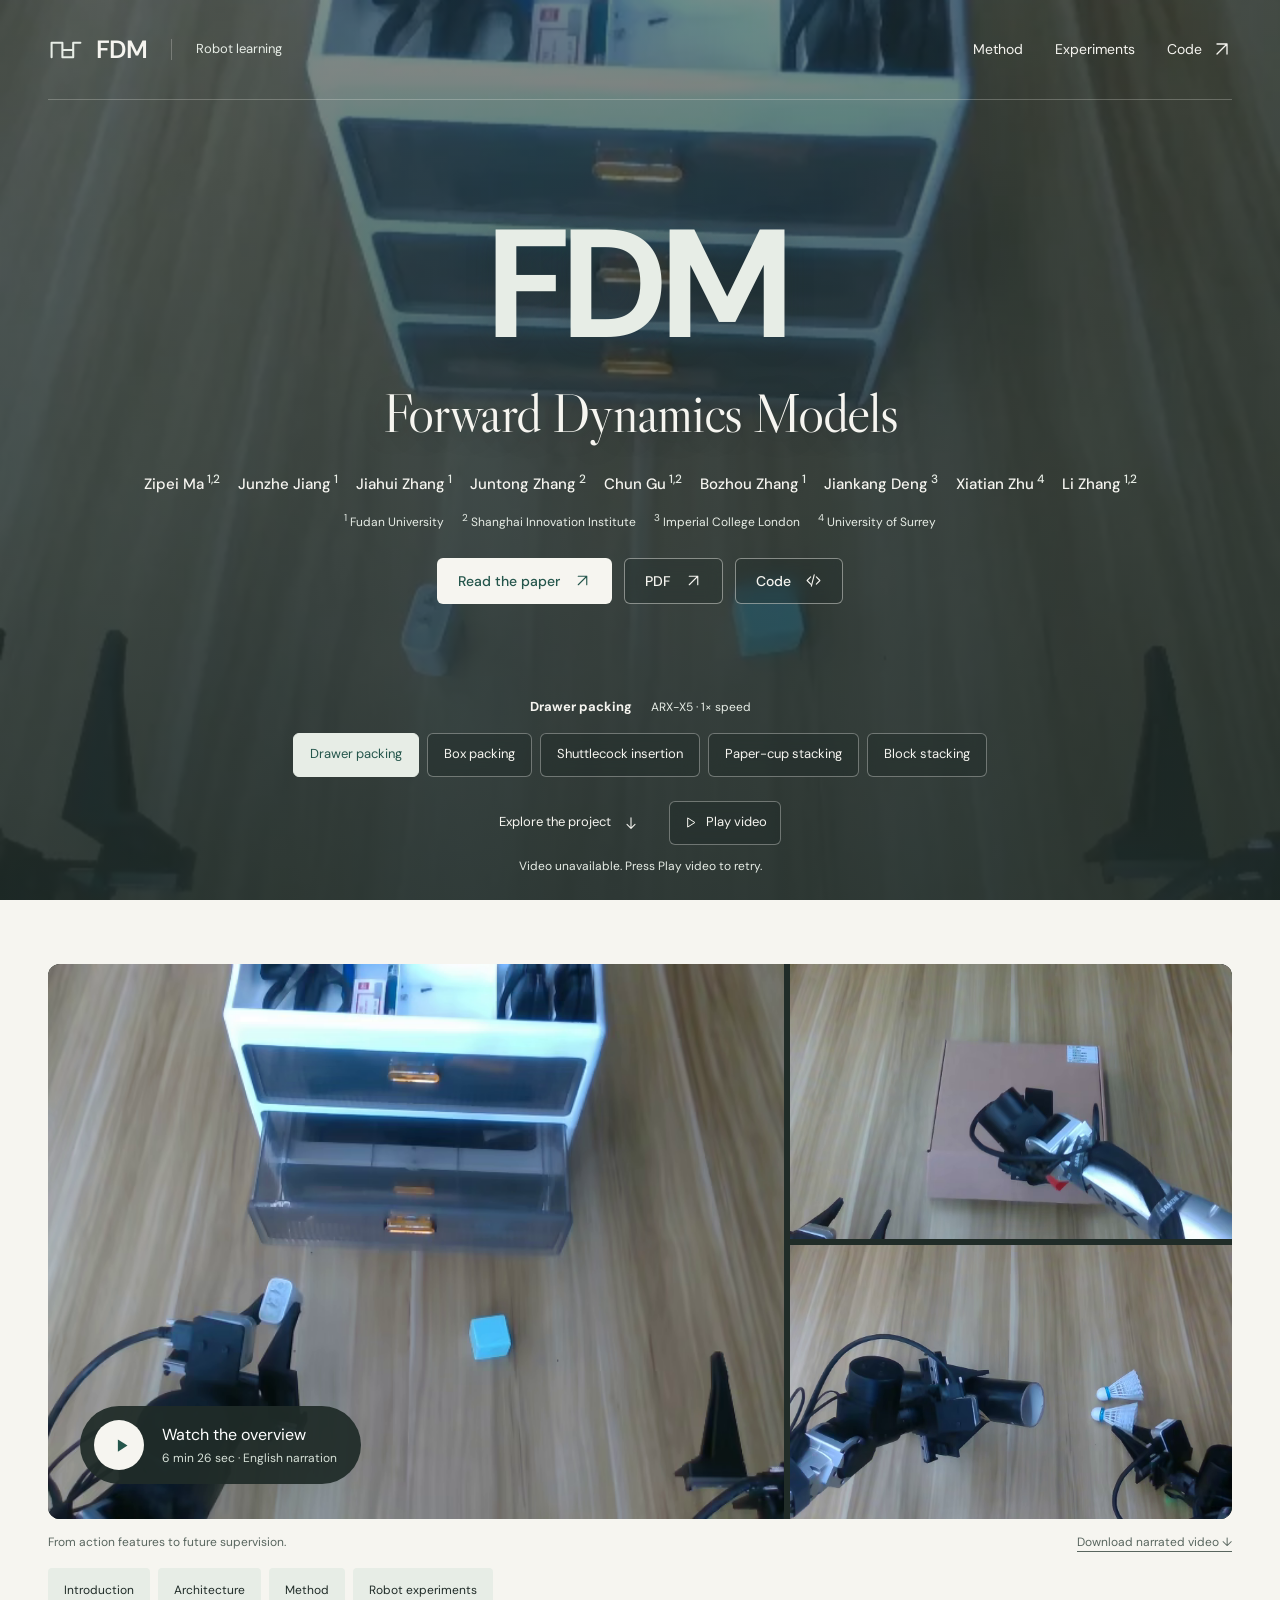
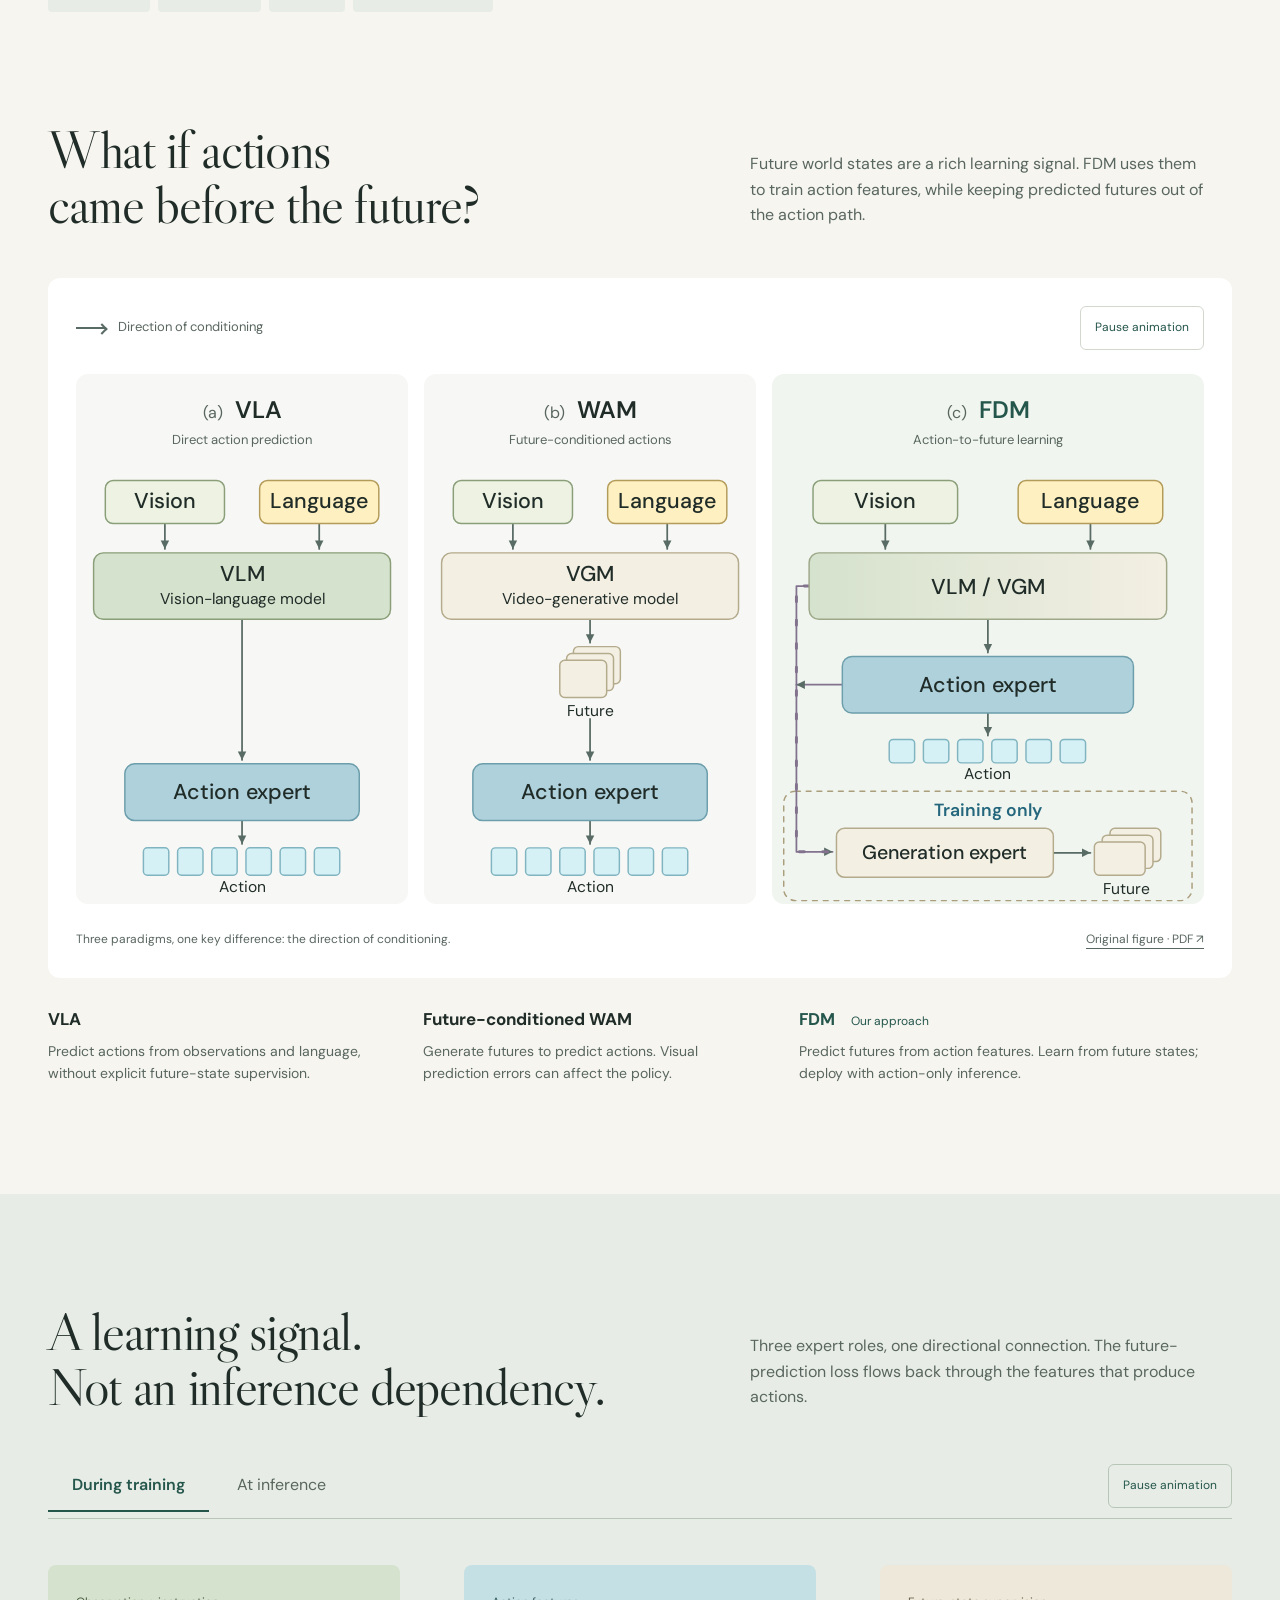
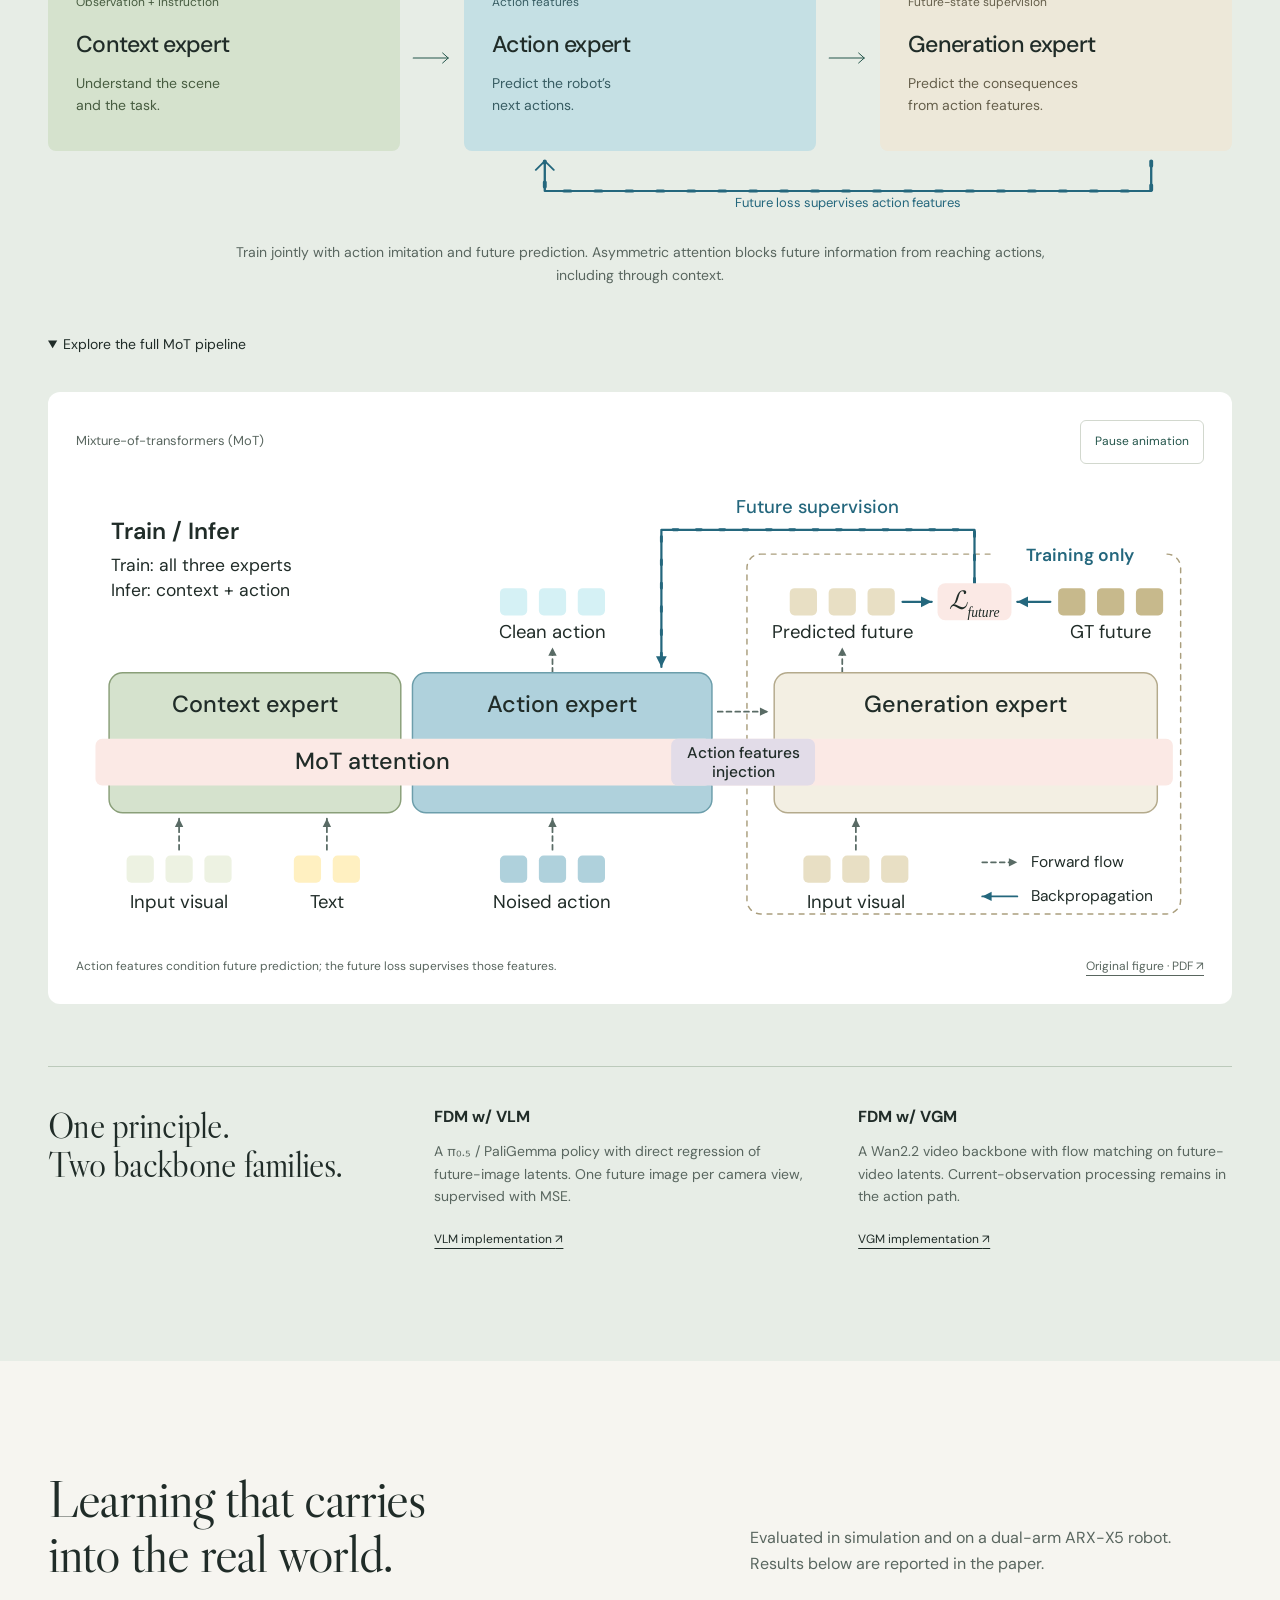
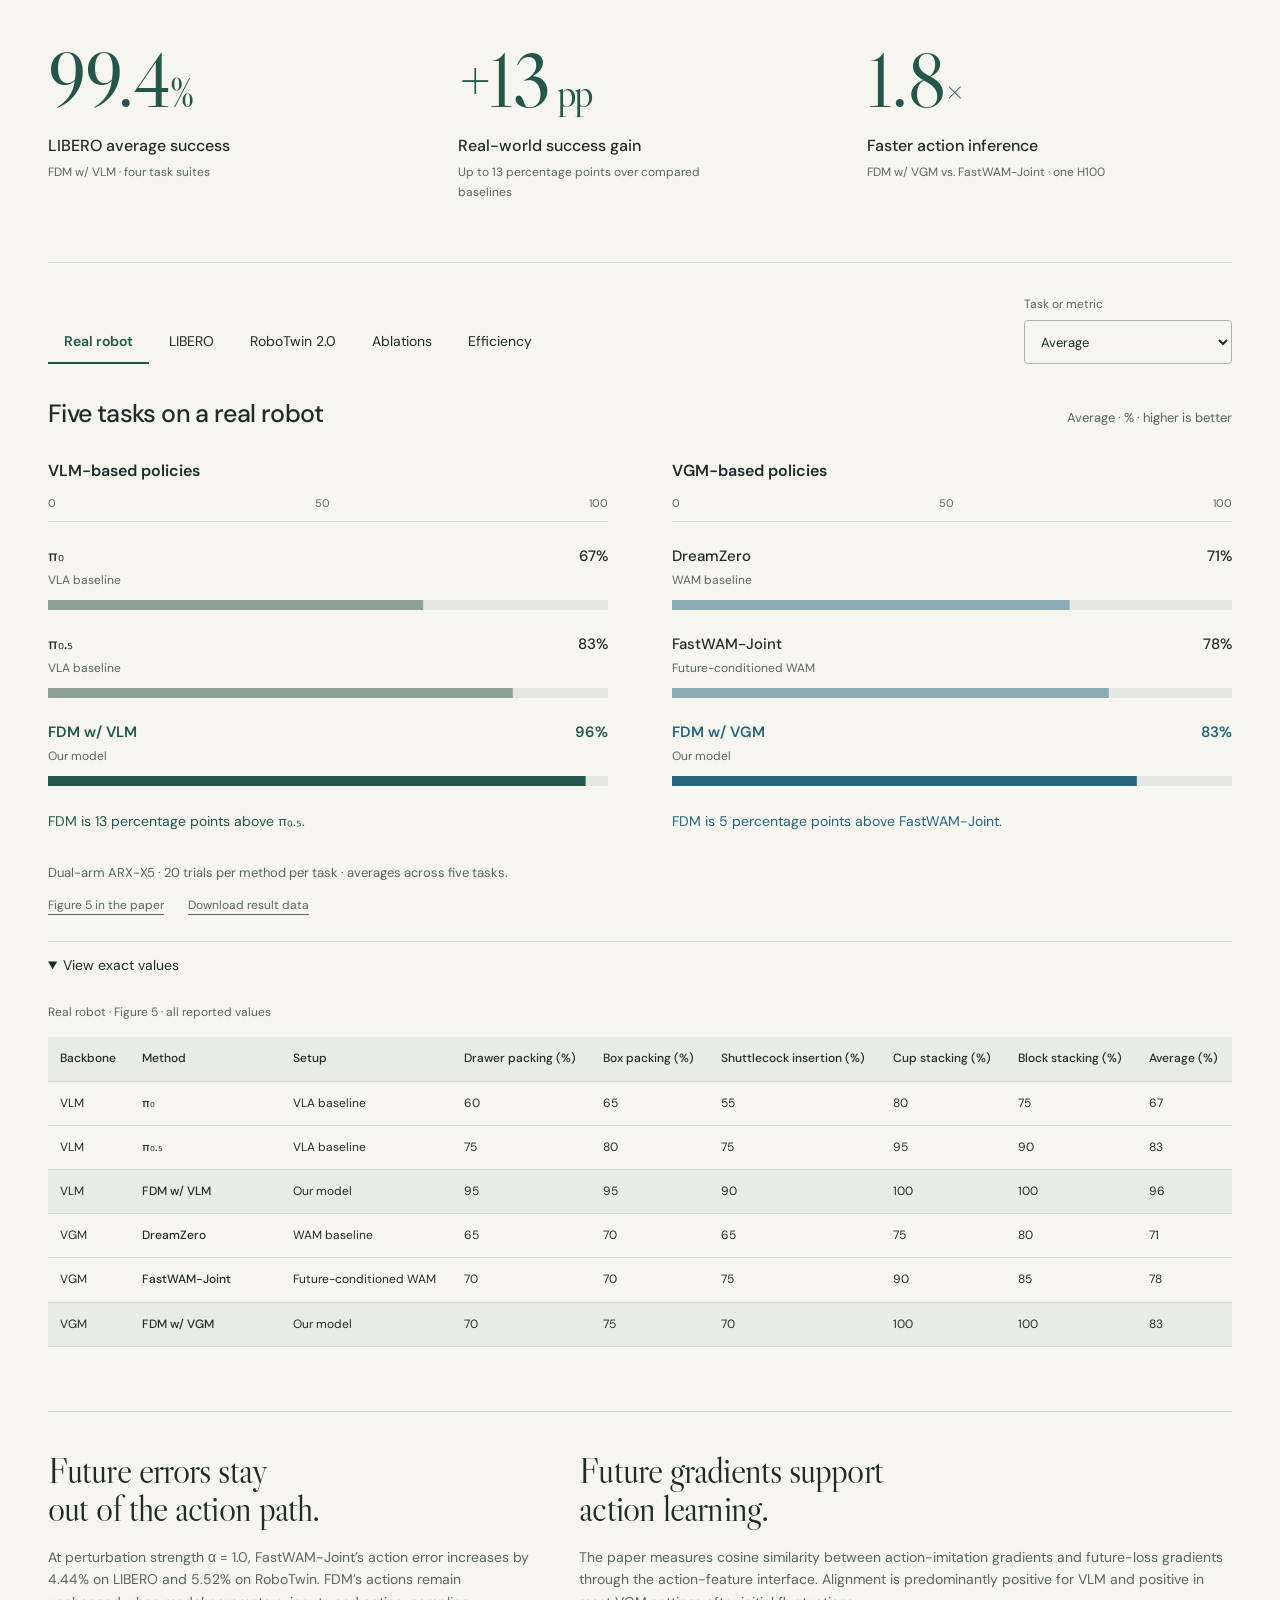
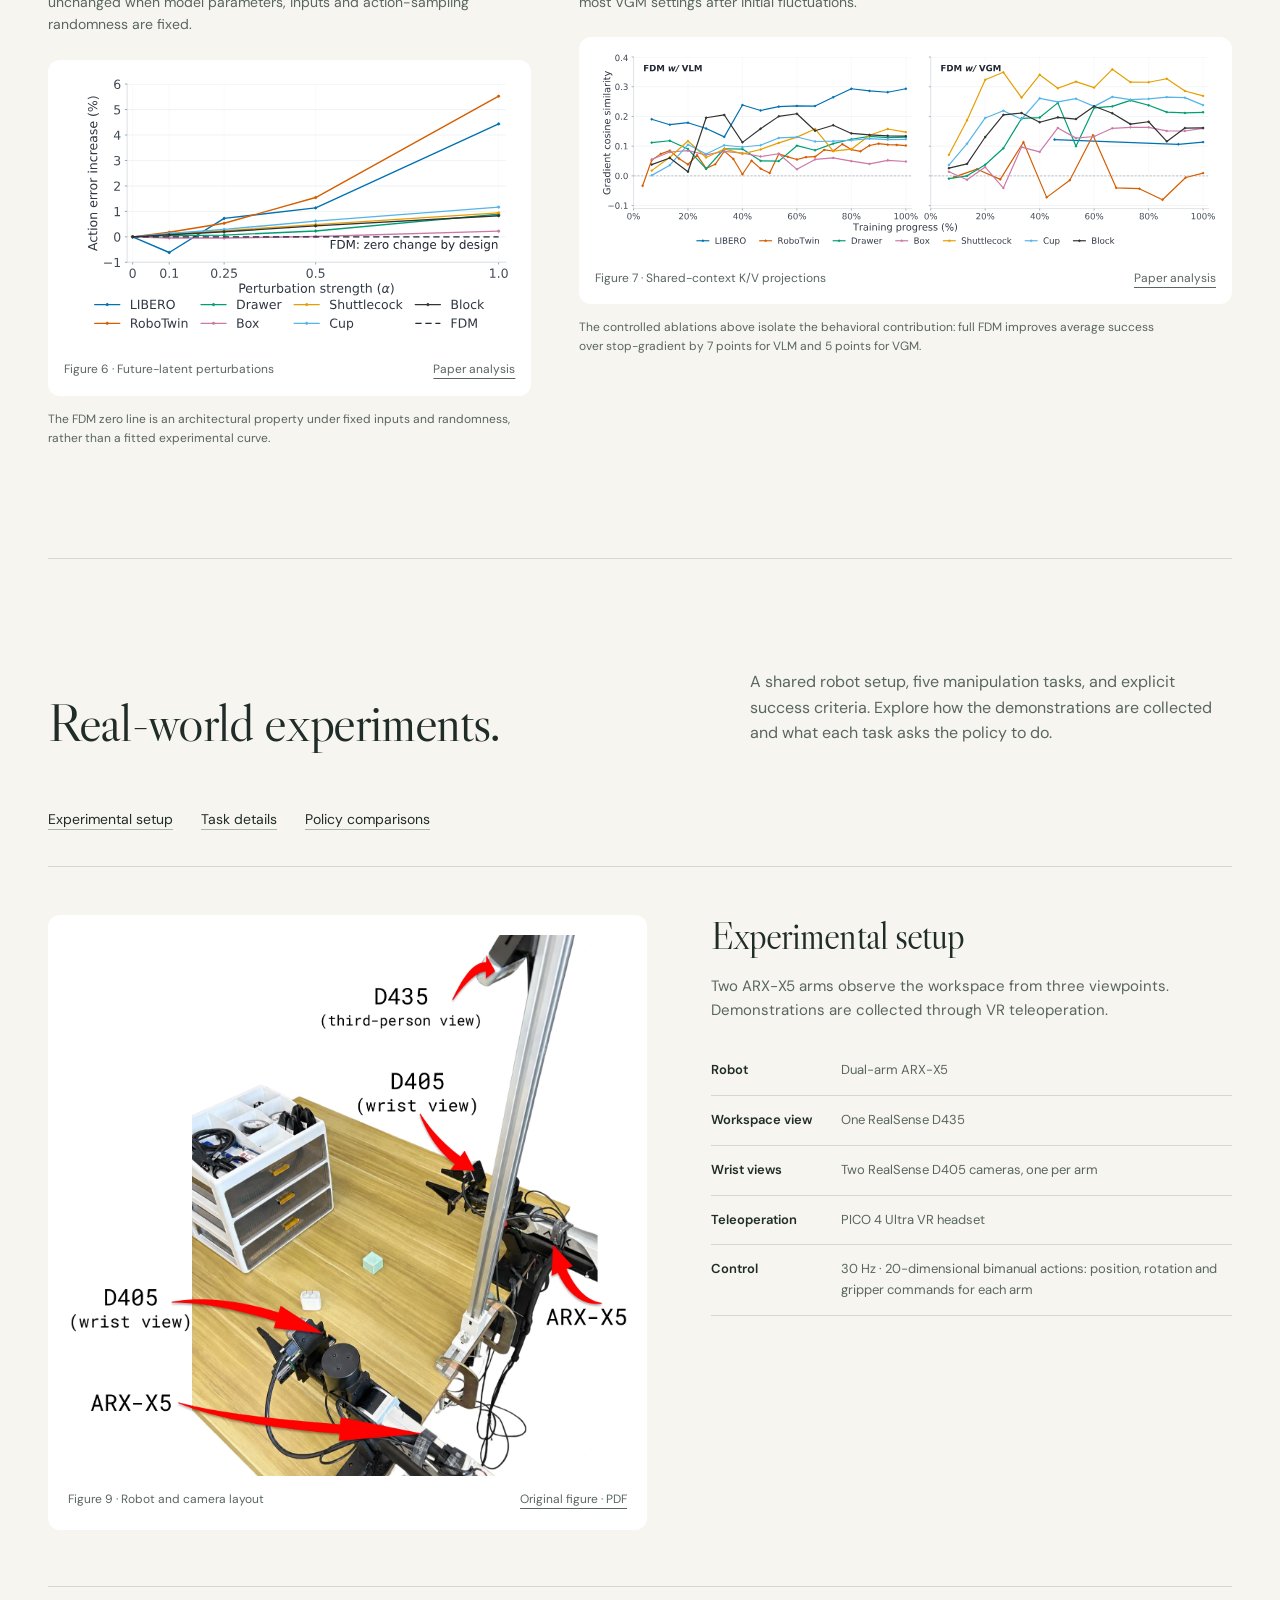
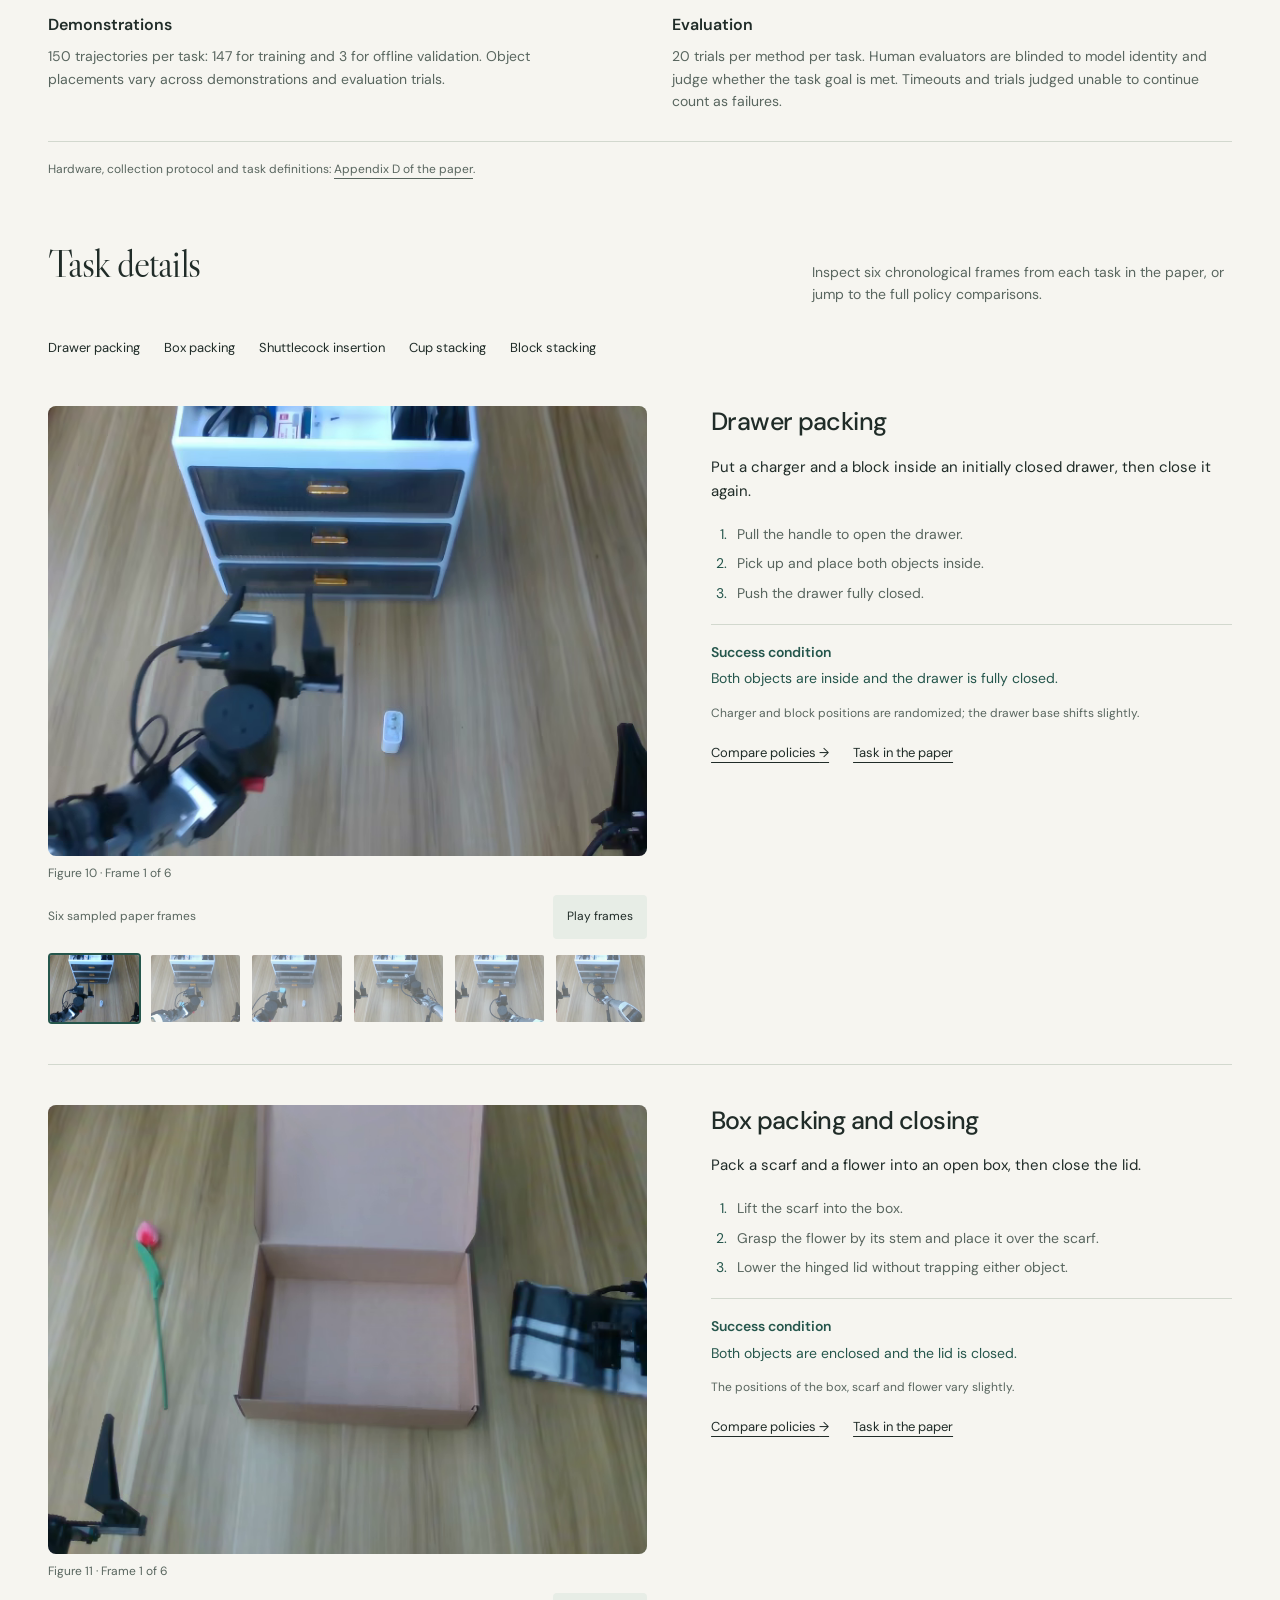
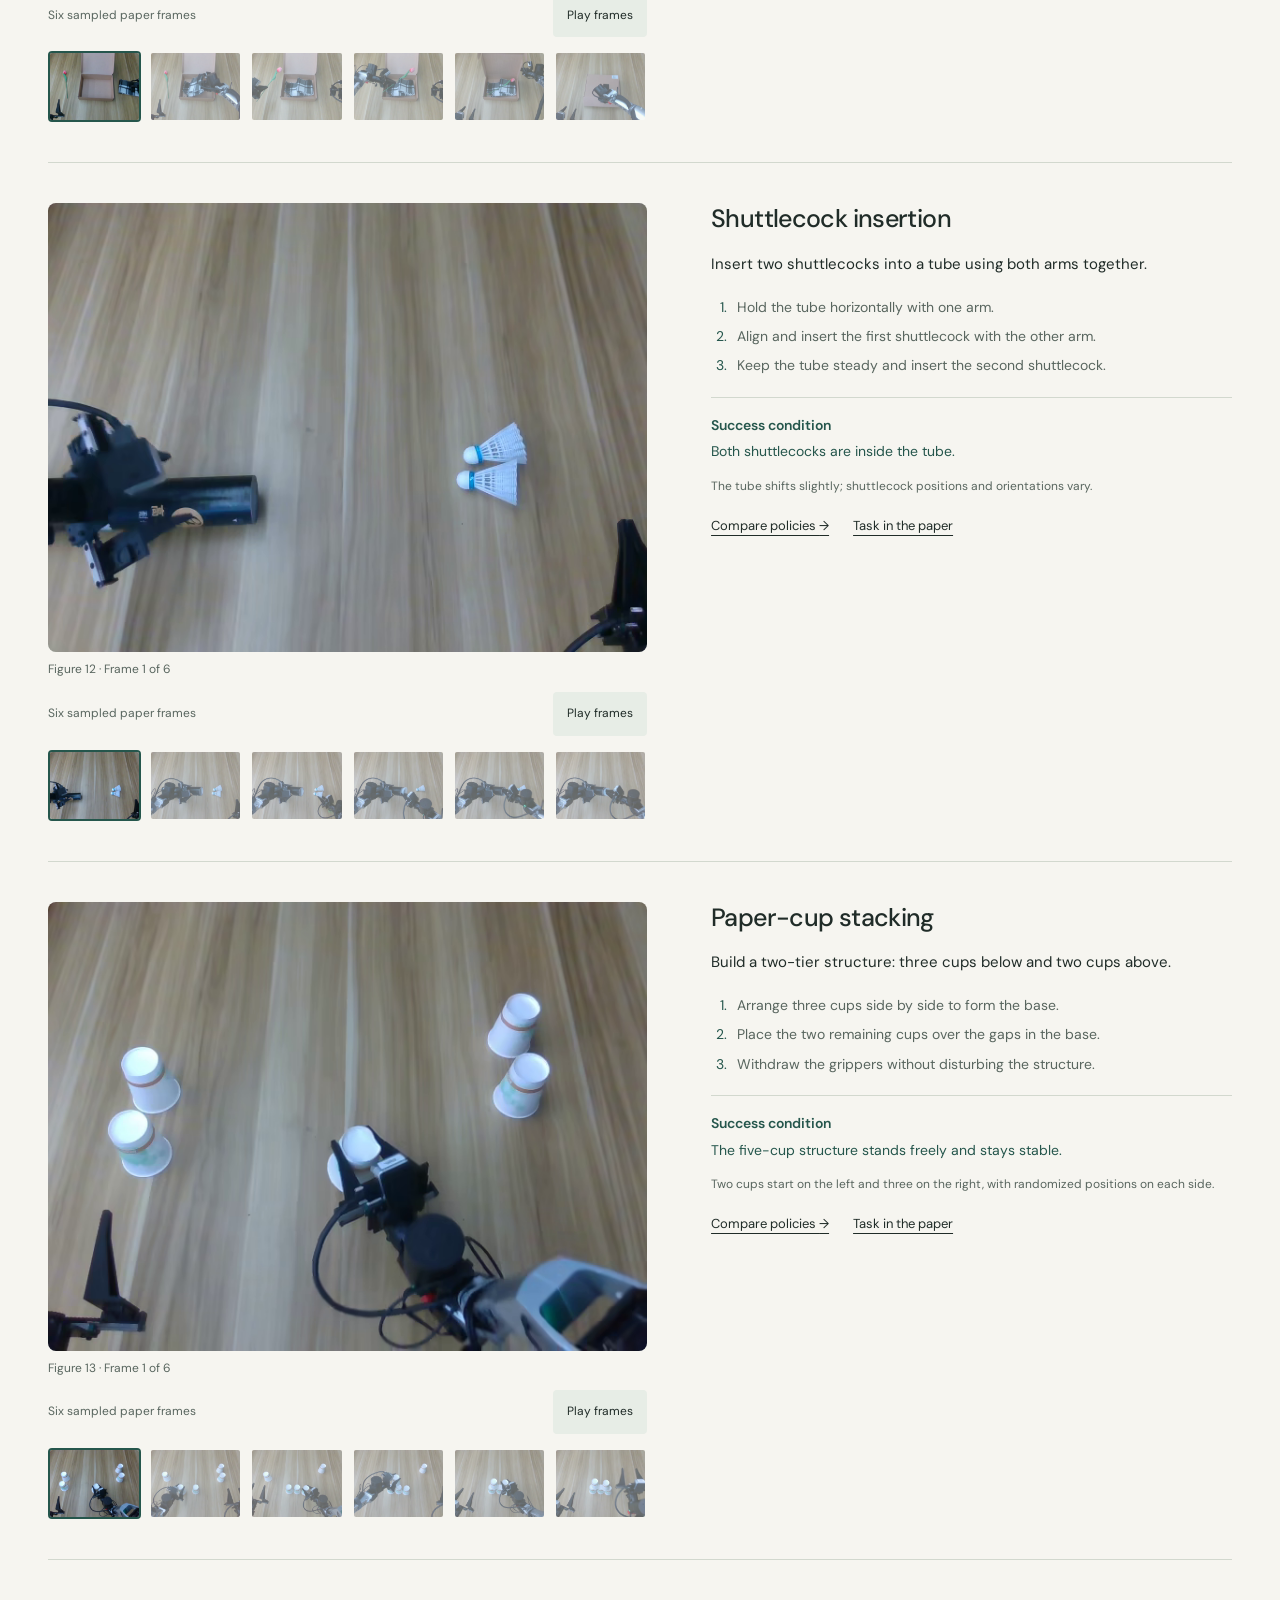
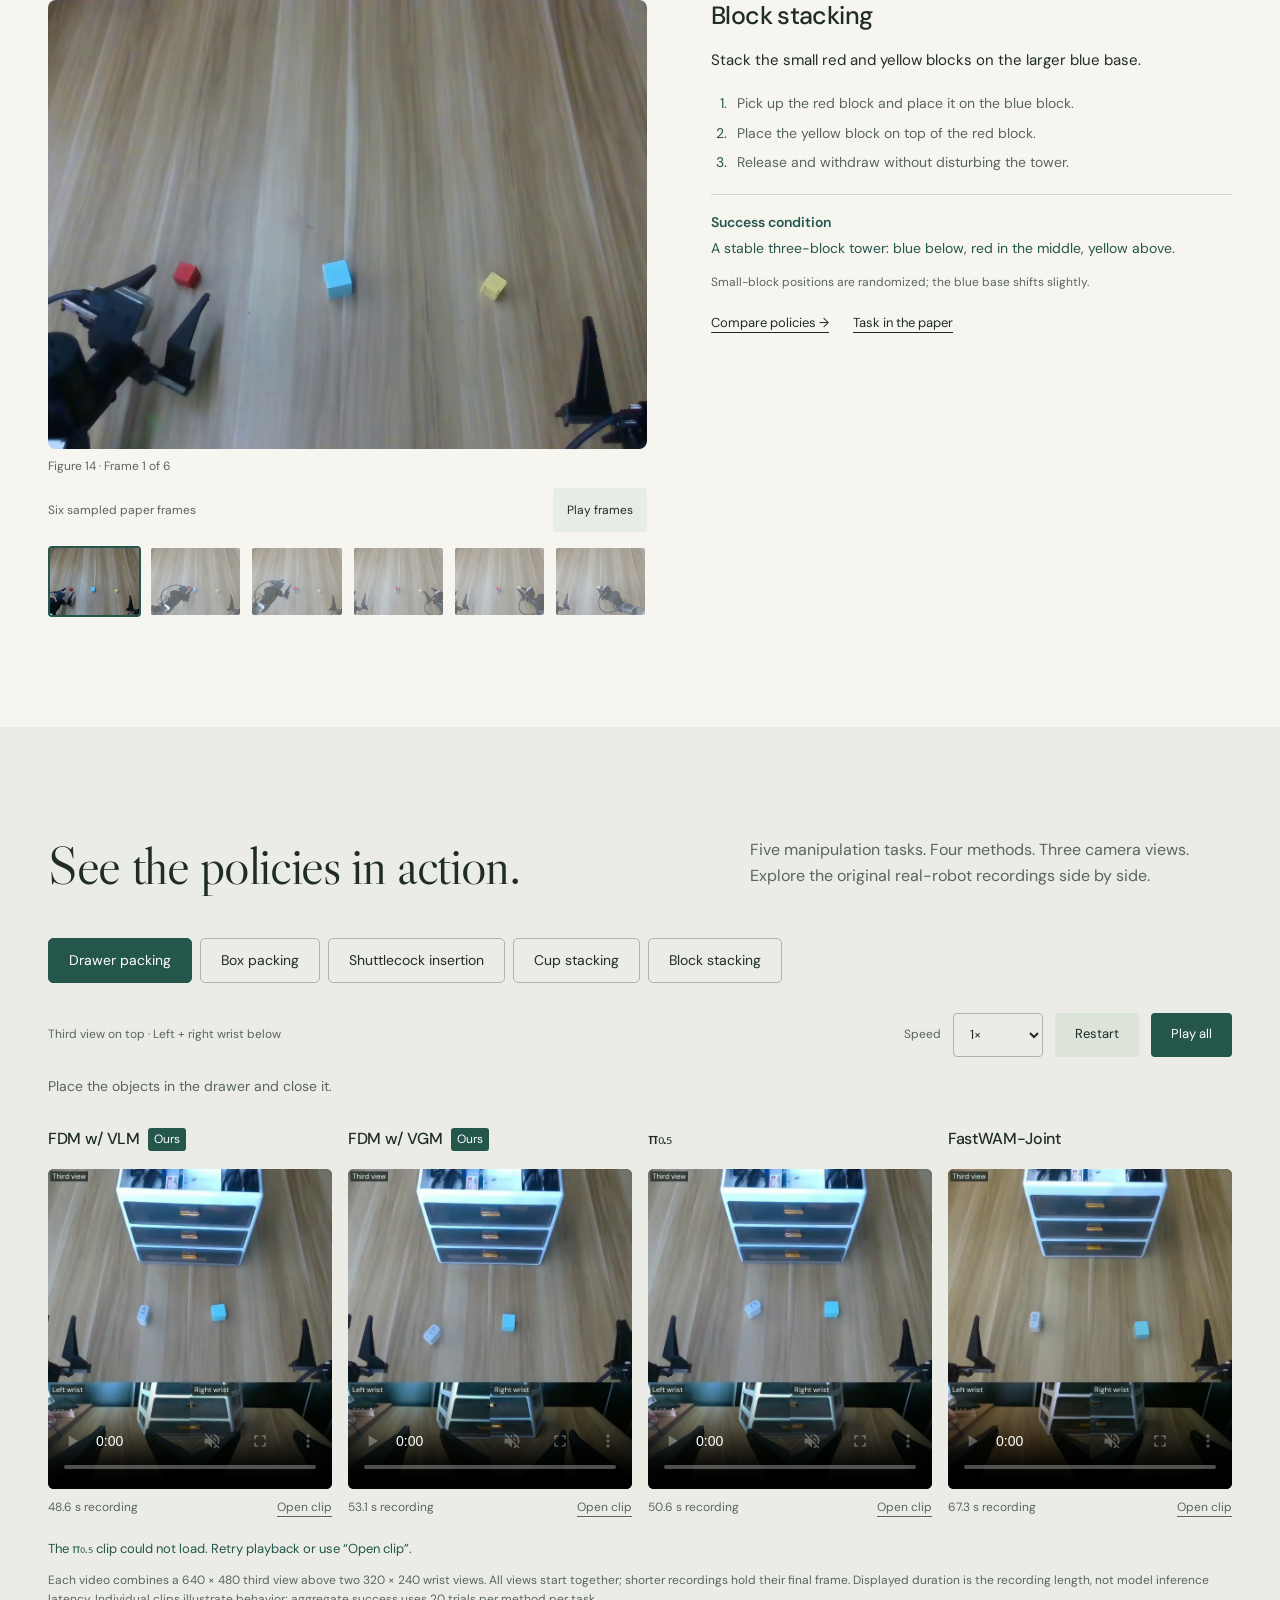
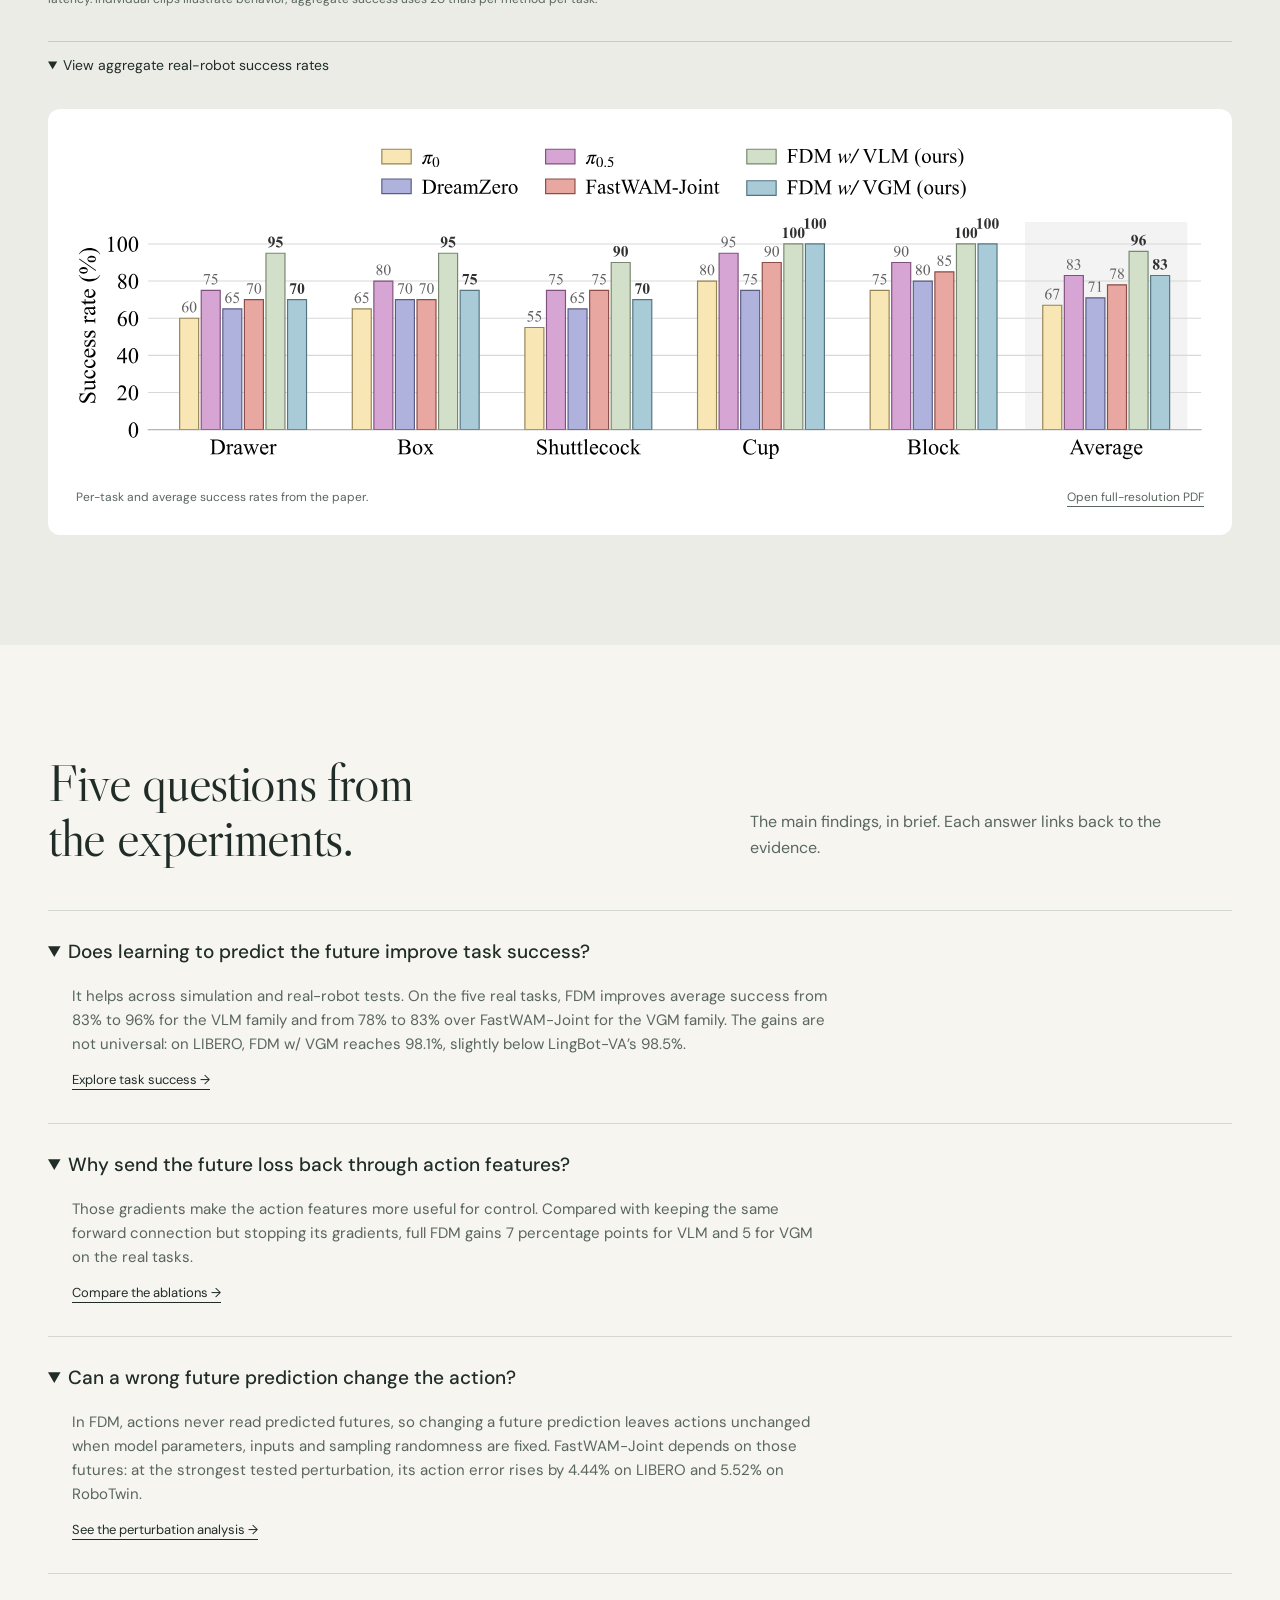
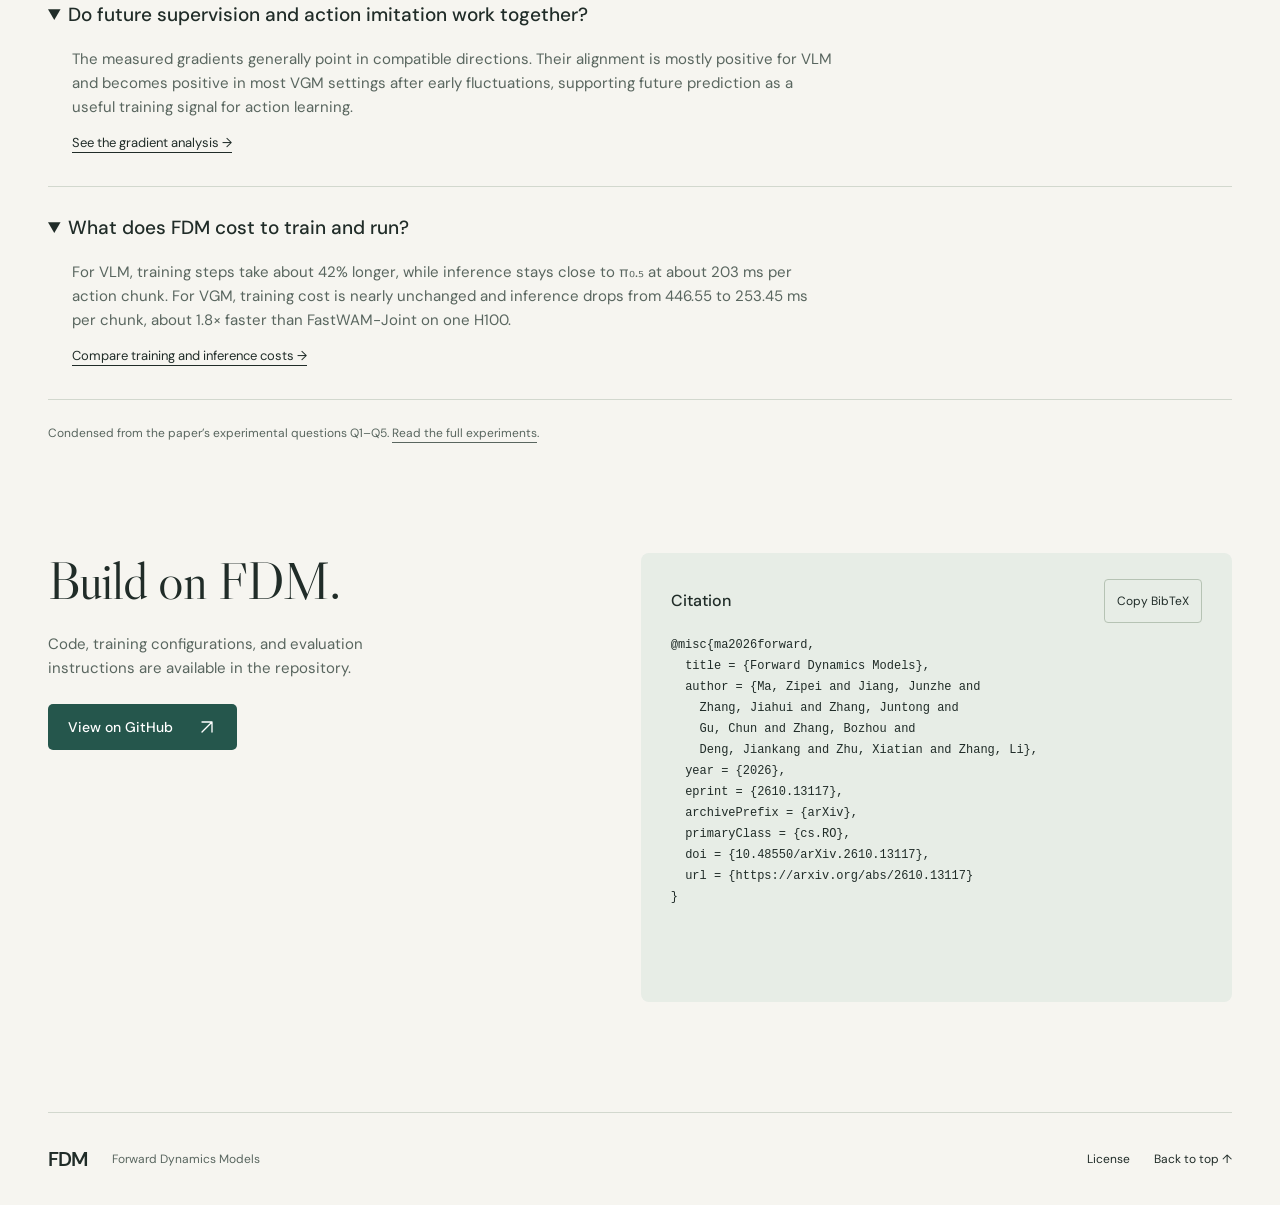
==== commit a6931f03: "[docs] Align Chinese README and unify project presentation" ====
--- a/docs/website/index.html
+++ b/docs/website/index.html
@@ -4,12 +4,12 @@
   <meta charset="utf-8">
   <meta name="viewport" content="width=device-width, initial-scale=1">
   <meta name="theme-color" content="#202c28">
-  <title>Forward Dynamics Model — FDM</title>
+  <title>Forward Dynamics Models — FDM</title>
   <meta name="description" content="FDM learns robotic actions with future-state supervision, then acts without generating the future. Explore the method and real-robot comparisons.">
-  <meta property="og:title" content="Forward Dynamics Model">
+  <meta property="og:title" content="Forward Dynamics Models">
   <meta property="og:description" content="Action-to-future learning for robotic manipulation.">
   <meta property="og:type" content="website">
-  <meta property="og:image" content="https://logosroboticsgroup.github.io/FDM/assets/social.jpg">
+  <meta property="og:image" content="https://logosroboticsgroup.github.io/FDM/assets/demo-poster.webp">
   <meta name="twitter:card" content="summary_large_image">
   <link rel="icon" href="assets/favicon.svg" type="image/svg+xml">
   <link rel="preload" href="assets/fonts/libre-caslon-display.ttf" as="font" type="font/ttf" crossorigin>
@@ -33,7 +33,11 @@
       <video id="cover-video" muted loop playsinline preload="none" poster="assets/hero/drawer.webp" data-src="assets/hero/rollouts.mp4" tabindex="-1"></video>
     </div>
     <div class="cover-content wrap">
-      <h1 class="cover-title" id="page-title"><span class="cover-acronym">FDM</span><span class="cover-name">Forward Dynamics Model</span></h1>
+      <h1 class="cover-title" id="page-title"><span class="cover-acronym">FDM</span><span class="cover-name">Forward Dynamics Models</span></h1>
+      <div class="credits">
+        <p class="authors"><a href="https://xiao10ma.github.io/">Zipei Ma<sup>1,2</sup></a><a href="https://selfspin.github.io/">Junzhe Jiang<sup>1</sup></a><span>Jiahui Zhang<sup>1</sup></span><span>Juntong Zhang<sup>2</sup></span><span>Chun Gu<sup>1,2</sup></span><span>Bozhou Zhang<sup>1</sup></span><span>Jiankang Deng<sup>3</sup></span><a href="https://x-up-lab.github.io/">Xiatian Zhu<sup>4</sup></a><a href="https://lzrobots.github.io/">Li Zhang<sup>1,2</sup></a></p>
+        <p class="affiliations"><span><sup>1</sup> Fudan University</span><span><sup>2</sup> Shanghai Innovation Institute</span><span><sup>3</sup> Imperial College London</span><span><sup>4</sup> University of Surrey</span></p>
+      </div>
       <div class="cover-links">
         <a class="button cover-paper" href="https://arxiv.org/abs/2610.13117">Read the paper <svg viewBox="0 0 24 24" aria-hidden="true"><path d="M6 18 18 6M6 6h12v12"/></svg></a>
         <a class="button cover-code" href="https://arxiv.org/pdf/2610.13117">PDF <svg viewBox="0 0 24 24" aria-hidden="true"><path d="M6 18 18 6M6 6h12v12"/></svg></a>
@@ -60,7 +64,7 @@
   <section class="project-overview wrap" id="overview" aria-label="Project overview">
     <figure class="demo-figure" id="demo">
       <div class="demo-stage">
-        <video id="demo-video" controls playsinline preload="none" poster="assets/cover-drawer.png" aria-label="Forward Dynamics Model research overview" aria-describedby="demo-caption">
+        <video id="demo-video" controls playsinline preload="none" poster="assets/cover-drawer.png" aria-label="Forward Dynamics Models research overview" aria-describedby="demo-caption">
           <source src="assets/demo-narrated.mp4" type="video/mp4">
           Your browser does not support embedded video. <a href="assets/demo-narrated.mp4">Download the narrated demo.</a>
         </video>
@@ -74,10 +78,6 @@
       <figcaption id="demo-caption"><span>From action features to future supervision.</span><a href="assets/demo-narrated.mp4" download>Download narrated video <span aria-hidden="true">↓</span></a></figcaption>
     </figure>
     <nav class="demo-chapters" aria-label="Video chapters"><button type="button" data-seek="0">Introduction</button><button type="button" data-seek="12">Architecture</button><button type="button" data-seek="22">Method</button><button type="button" data-seek="119">Robot experiments</button></nav>
-    <div class="credits">
-      <p class="authors"><a href="https://xiao10ma.github.io/">Zipei Ma<sup>1,2</sup></a><a href="https://selfspin.github.io/">Junzhe Jiang<sup>1</sup></a><span>Jiahui Zhang<sup>1</sup></span><span>Juntong Zhang<sup>2</sup></span><span>Chun Gu<sup>1,2</sup></span><span>Bozhou Zhang<sup>1</sup></span><span>Jiankang Deng<sup>3</sup></span><a href="https://x-up-lab.github.io/">Xiatian Zhu<sup>4</sup></a><a href="https://lzrobots.github.io/">Li Zhang<sup>1,2</sup></a></p>
-      <p class="affiliations"><span><sup>1</sup> Fudan University</span><span><sup>2</sup> Shanghai Innovation Institute</span><span><sup>3</sup> Imperial College London</span><span><sup>4</sup> University of Surrey</span></p>
-    </div>
   </section>
 
   <section class="method-section section wrap" id="method" aria-labelledby="method-title">
@@ -541,6 +541,6 @@
   url = {https://arxiv.org/abs/2610.13117}
 }</pre><p class="copy-status" id="copy-status" role="status"></p></div></section>
 </main>
-<footer class="site-footer wrap"><a class="wordmark" href="#main">FDM</a><p>Forward Dynamics Model</p><a href="https://github.com/LogosRoboticsGroup/FDM/blob/HEAD/LICENSE">License</a><a href="#main">Back to top <span aria-hidden="true">↑</span></a></footer>
+<footer class="site-footer wrap"><a class="wordmark" href="#main">FDM</a><p>Forward Dynamics Models</p><a href="https://github.com/LogosRoboticsGroup/FDM/blob/HEAD/LICENSE">License</a><a href="#main">Back to top <span aria-hidden="true">↑</span></a></footer>
 </body>
 </html>
--- a/docs/website/styles.css
+++ b/docs/website/styles.css
@@ -47,11 +47,11 @@
   content: '';
   z-index: 0;
   pointer-events: none;
-  background: linear-gradient(180deg, rgb(32 44 40 / 45%), rgb(32 44 40 / 46%) 45%, rgb(32 44 40 / 80%));
+  background: linear-gradient(180deg, rgb(32 44 40 / 55%), rgb(32 44 40 / 70%) 45%, rgb(32 44 40 / 85%));
 }
 .cover-content,
 .cover-bottom { position: relative; z-index: 1; }
-.cover-content { align-self: center; padding-block: 52px 76px; }
+.cover-content { align-self: center; padding-block: 32px 40px; }
 .cover-title { text-shadow: 0 3px 28px rgb(32 44 40 / 25%); }
 .cover-acronym {
   display: block;
@@ -67,7 +67,14 @@
   letter-spacing: -.025em;
   text-wrap: balance;
 }
-.cover-links { display: flex; justify-content: center; flex-wrap: wrap; gap: 12px; margin-top: 30px; }
+.cover .credits { max-width: 1080px; margin-inline: auto; padding: 26px 0 0; border: 0; }
+.cover .authors { font-weight: 500; gap: 6px 18px; }
+.cover .authors > * { white-space: nowrap; }
+.cover .authors sup, .cover .affiliations { color: var(--sage); }
+.cover .affiliations { margin-top: 14px; gap: 4px 18px; }
+.cover .affiliations > span { white-space: nowrap; }
+.cover .authors a:hover { color: var(--white); }
+.cover-links { display: flex; justify-content: center; flex-wrap: wrap; gap: 12px; margin-top: 26px; }
 .cover-links .button { min-height: 46px; gap: 14px; border: 1px solid rgb(246 245 240 / 45%); border-radius: 6px; }
 .cover-links svg { width: 17px; height: 17px; }
 .cover-paper { background: var(--paper); color: var(--green); }
@@ -106,10 +113,13 @@
 .project-overview { padding-top: 64px; scroll-margin-top: 32px; }
 @media (max-width: 700px) {
   .cover { padding-block: 98px 20px; }
-  .cover-content { padding-block: 48px 52px; }
-  .cover-acronym { font-size: clamp(96px, 24vw, 132px); }
-  .cover-name { font-size: clamp(34px, 8vw, 48px); max-width: 12ch; margin-inline: auto; margin-top: 20px; }
-  .cover-links { gap: 8px; margin-top: 26px; }
+  .cover-content { padding-block: 18px 24px; }
+  .cover-acronym { font-size: clamp(72px, 20vw, 100px); }
+  .cover-name { font-size: clamp(30px, 7.6vw, 38px); max-width: 18ch; margin-inline: auto; margin-top: 16px; }
+  .cover .credits { padding-top: 20px; }
+  .cover .authors { gap: 4px 14px; }
+  .cover .affiliations { gap: 4px 12px; }
+  .cover-links { gap: 8px; margin-top: 20px; }
   .cover-links .button { padding-inline: 13px; gap: 9px; font-size: 12px; }
   .cover-caption span { display: block; margin: 5px 0 0; }
   .cover-tasks { gap: 6px; }
